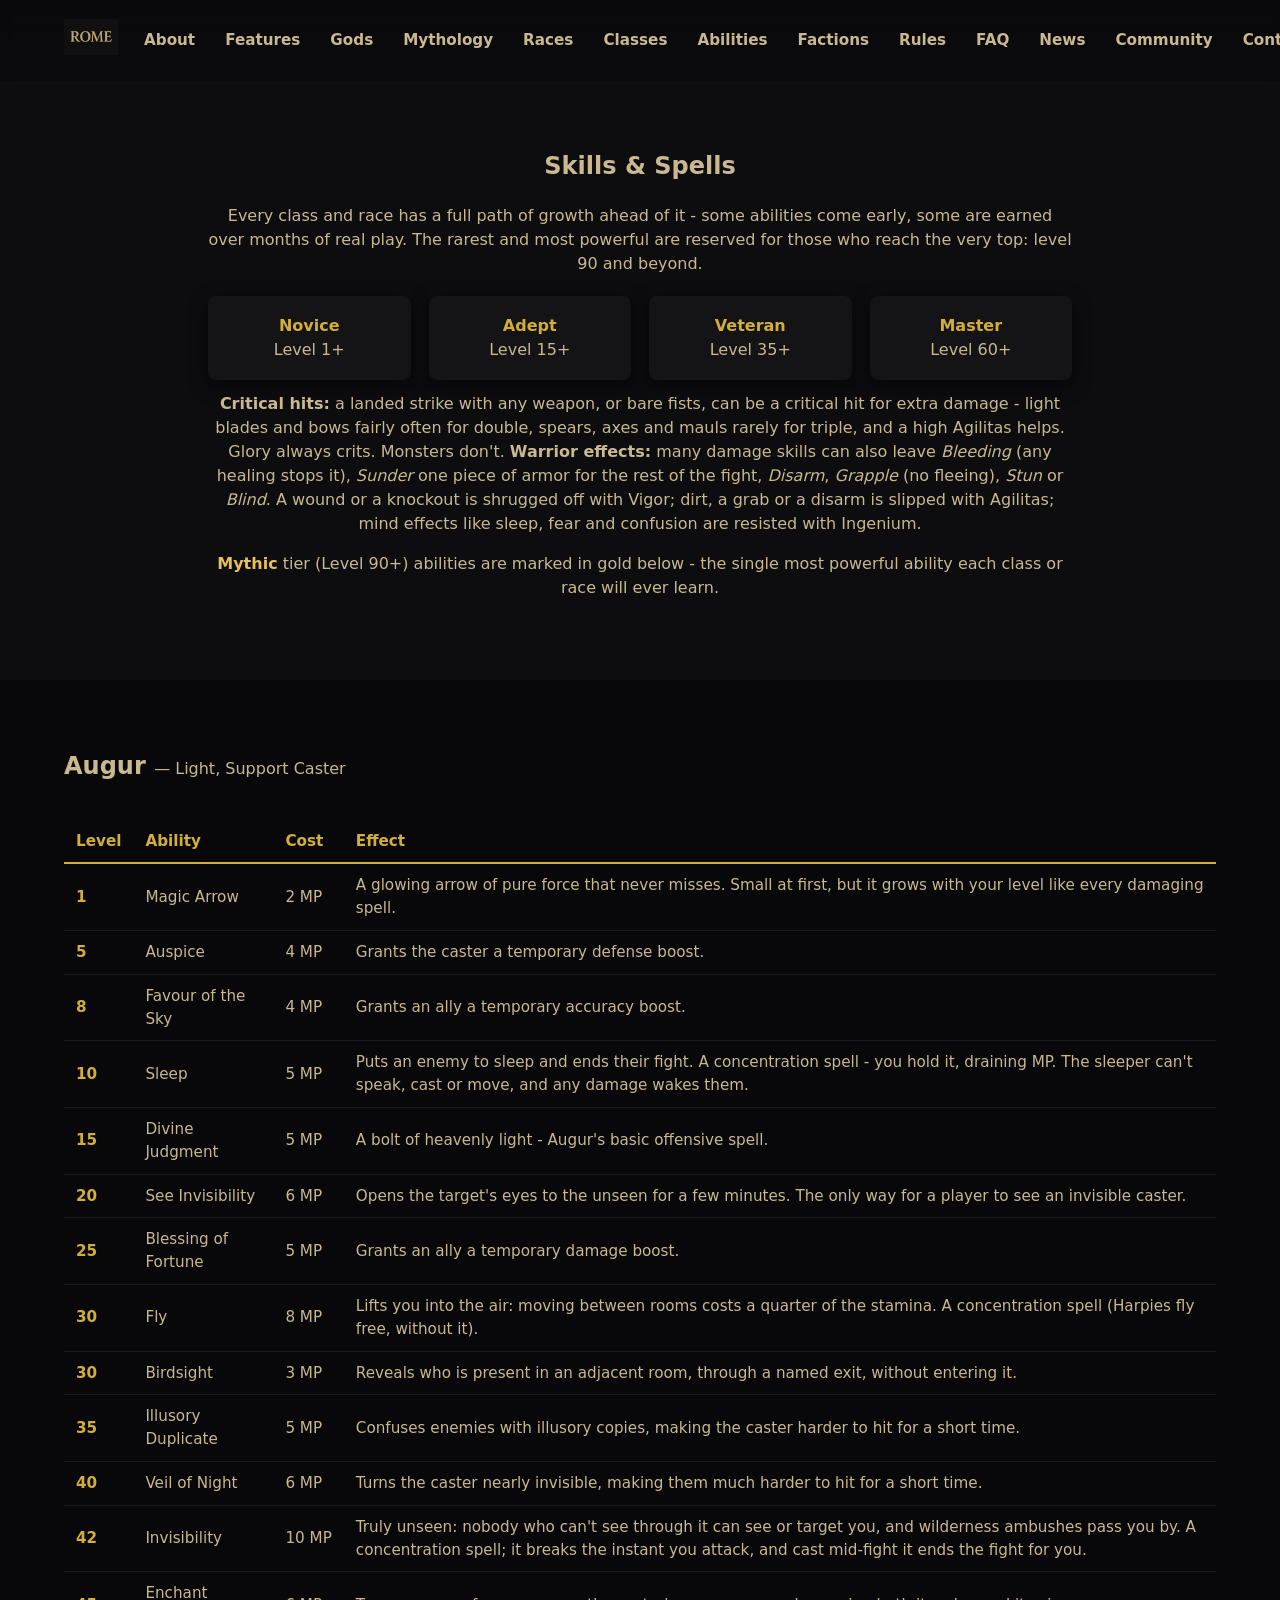
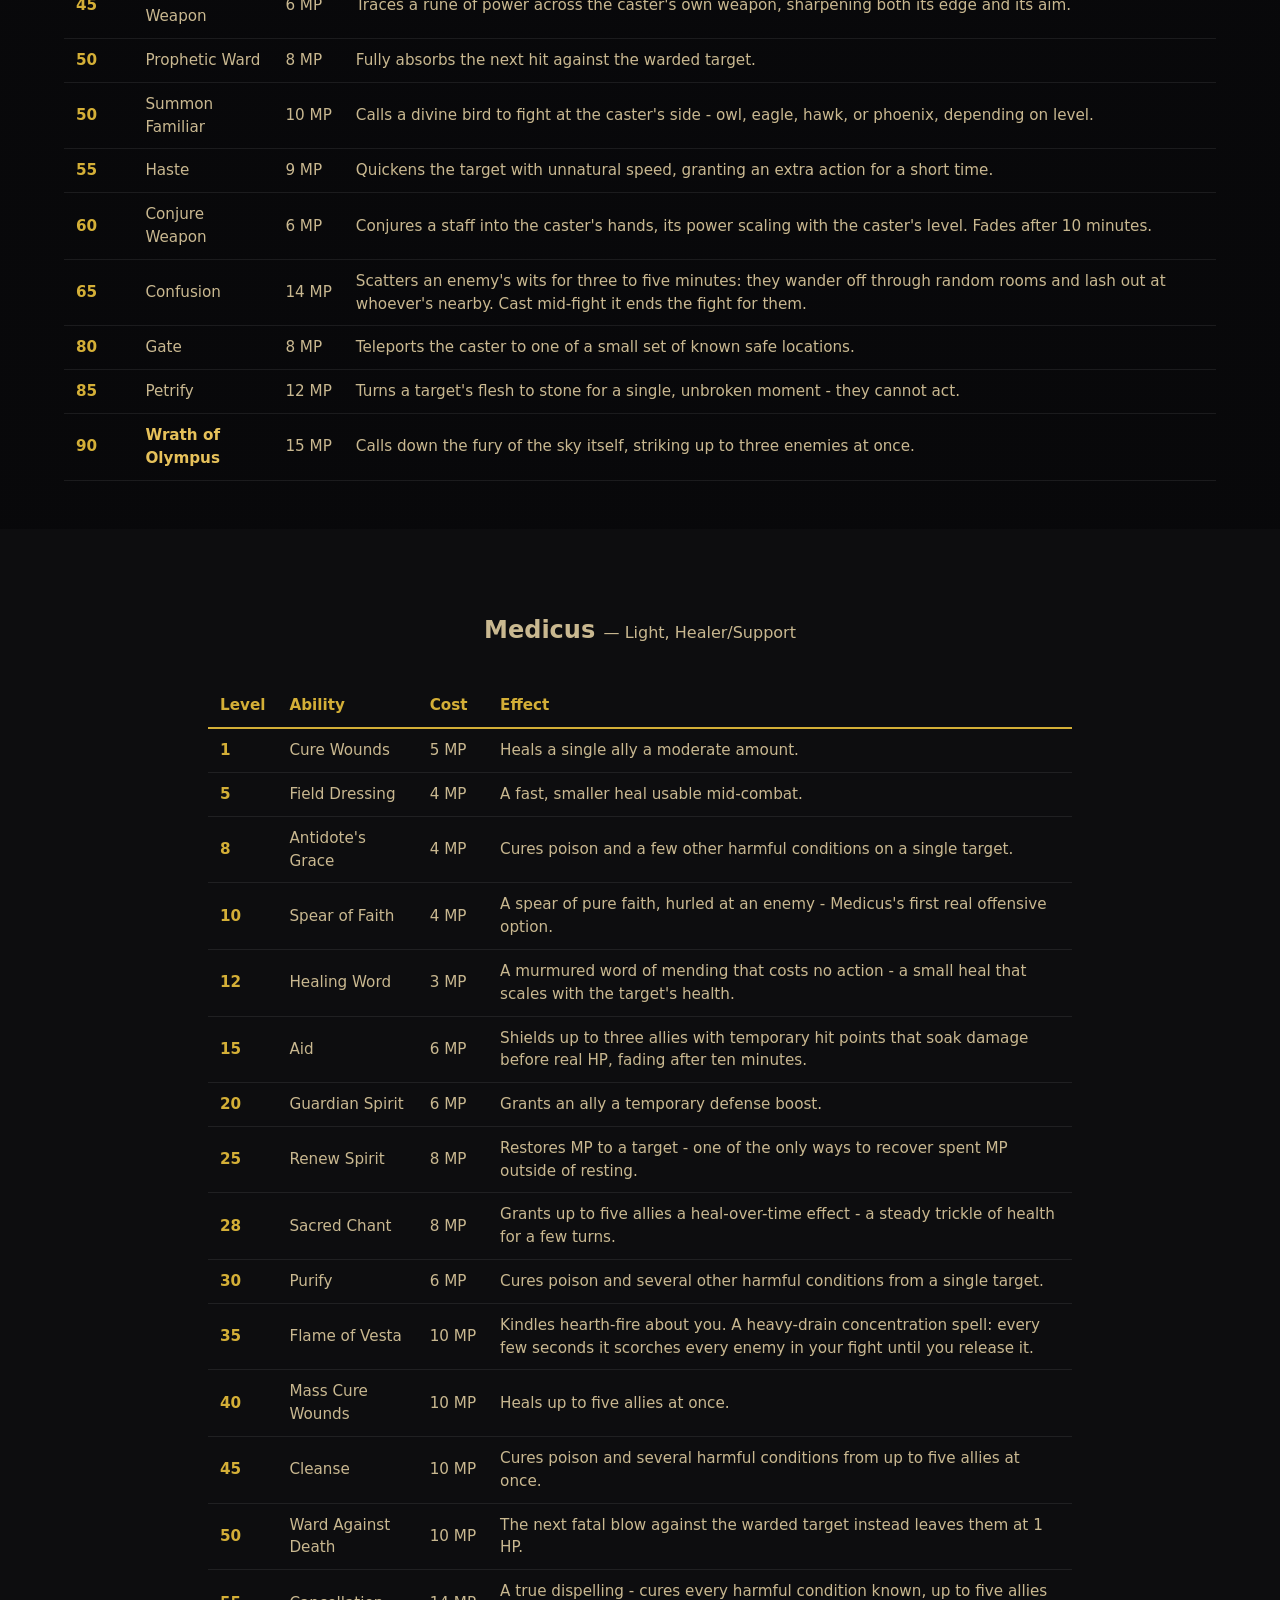
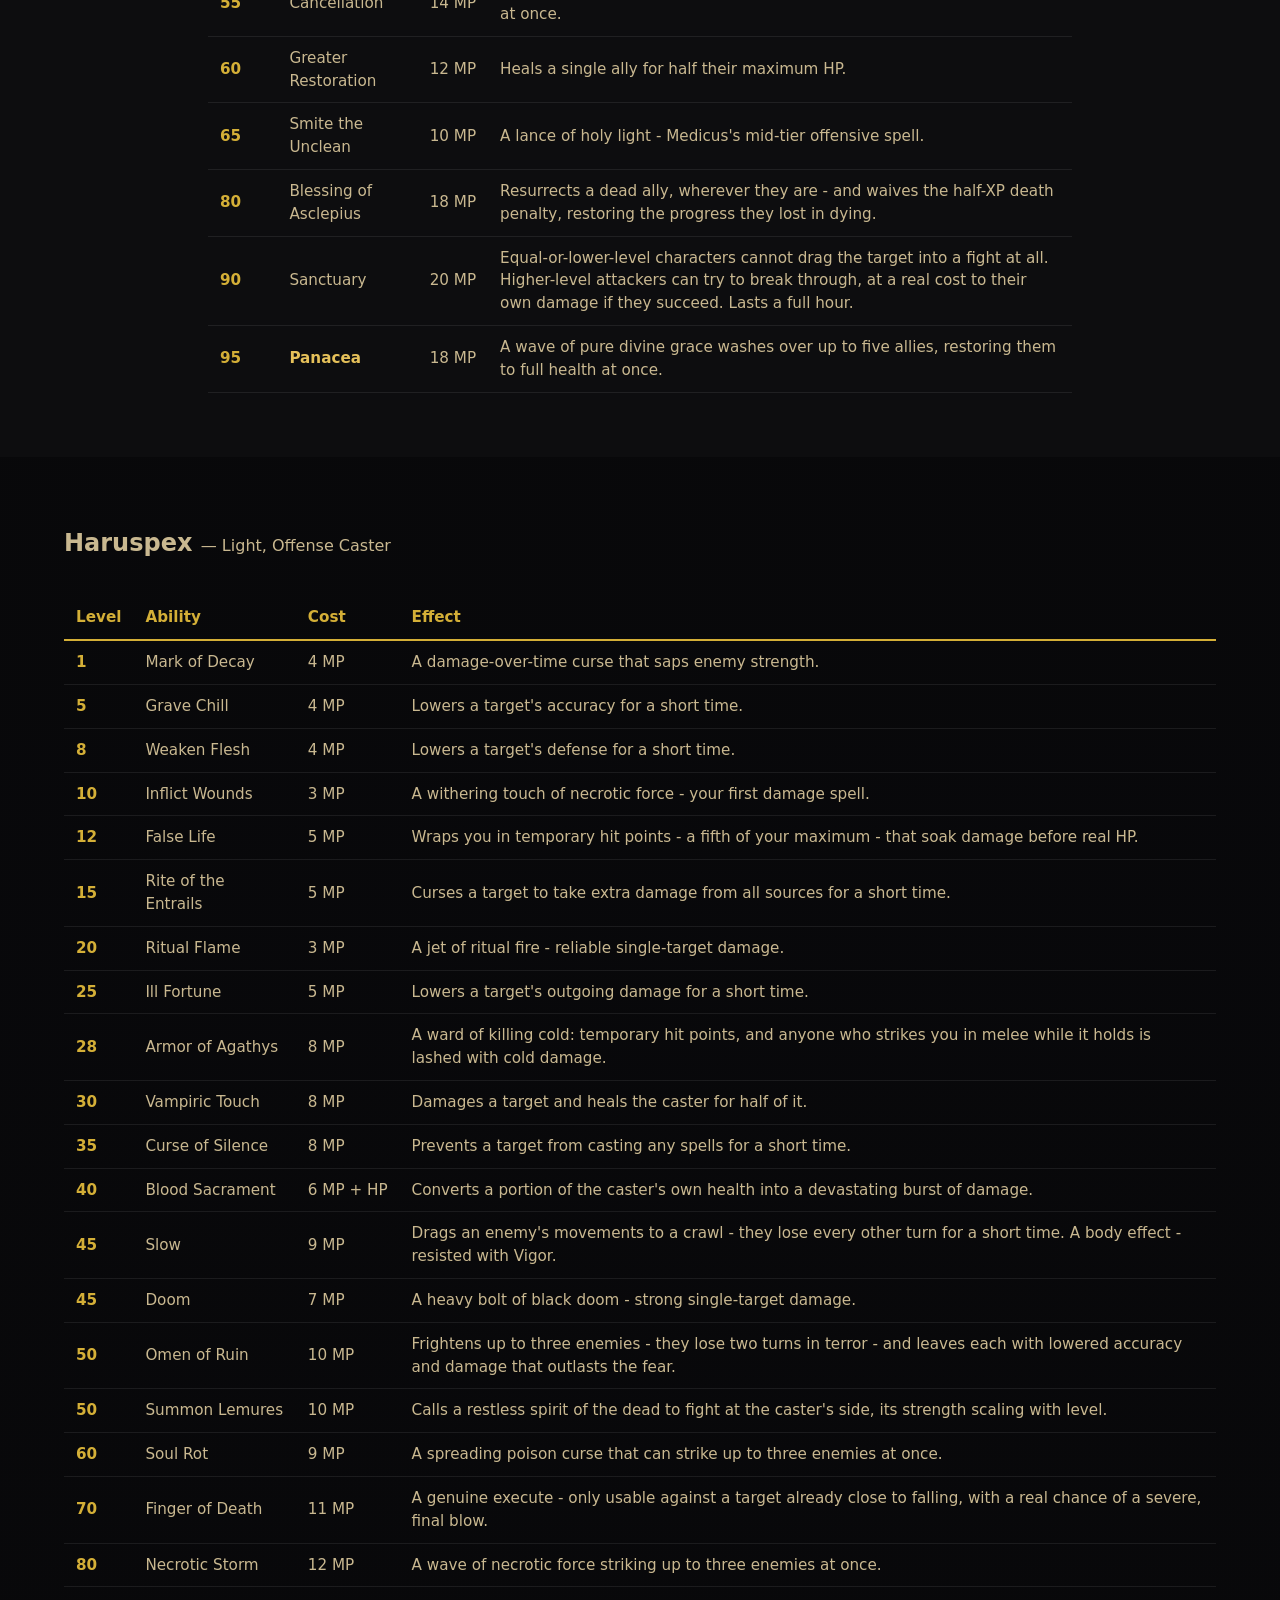
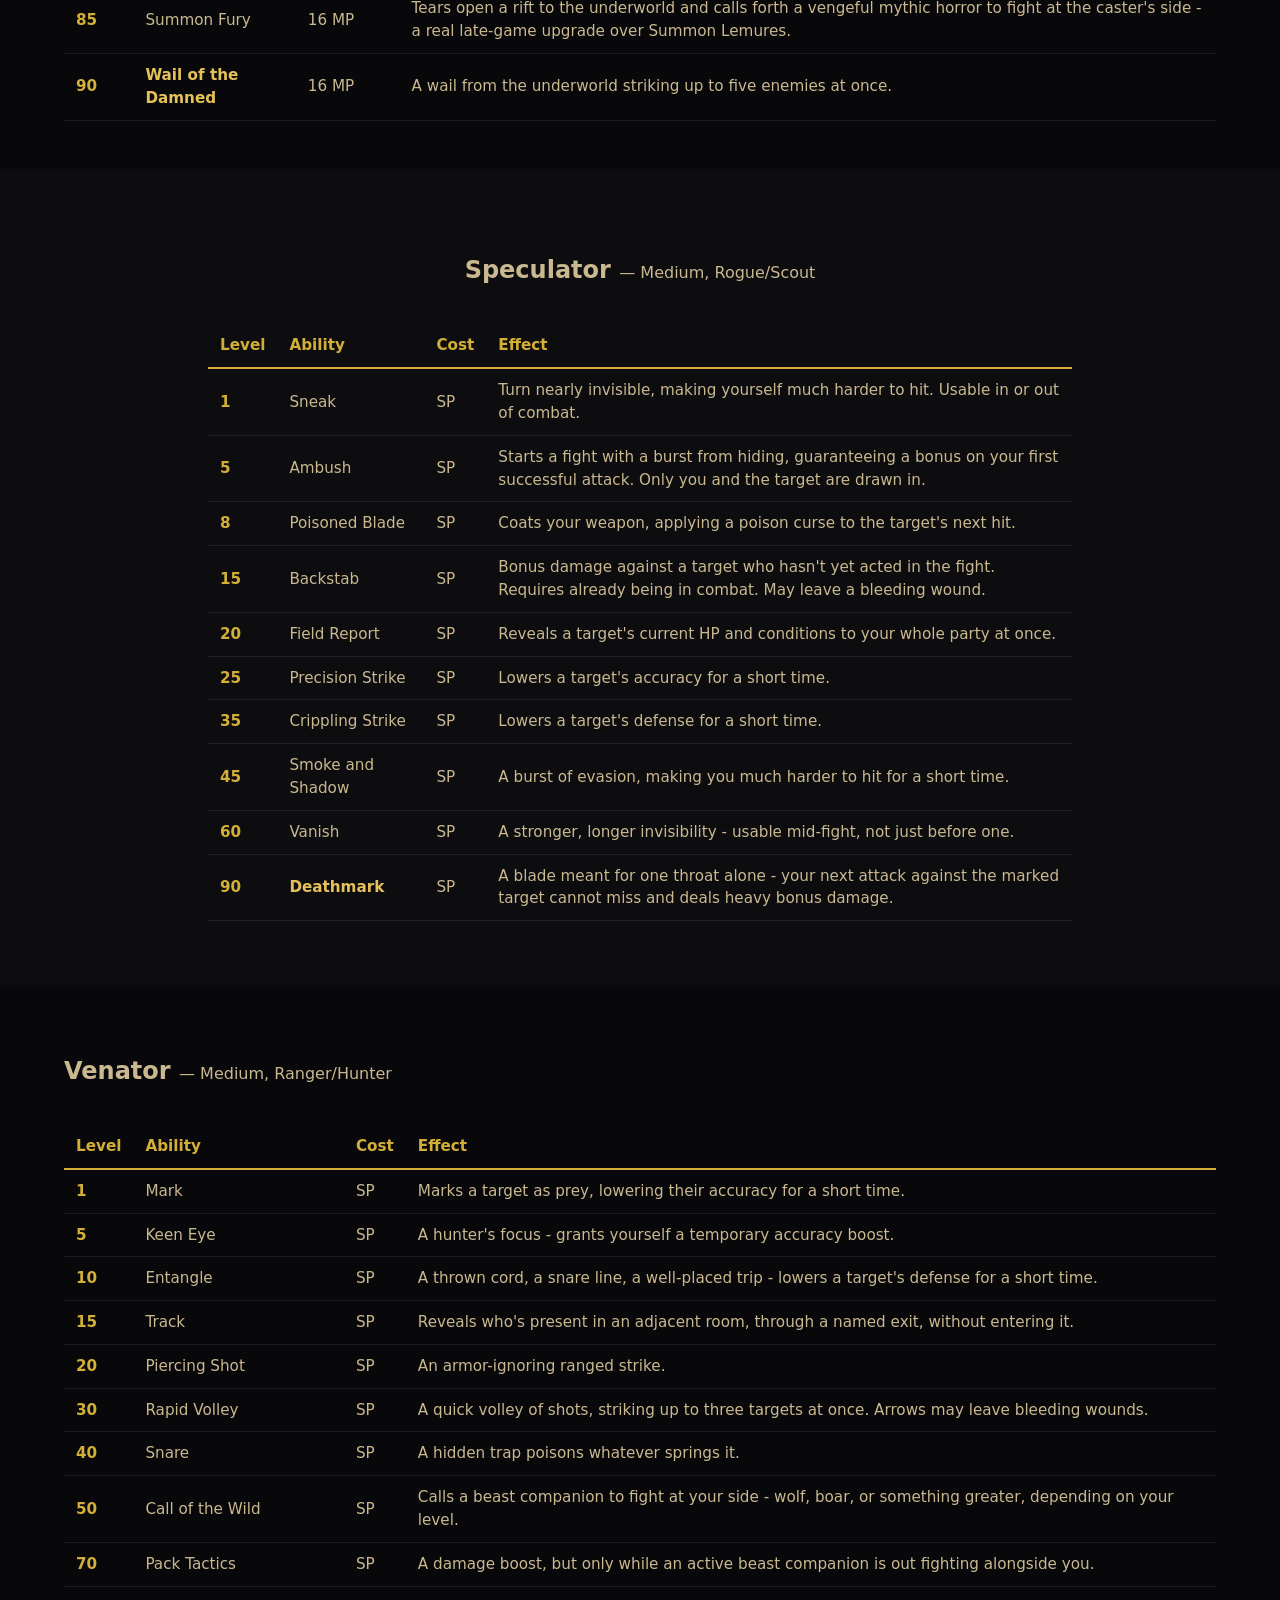
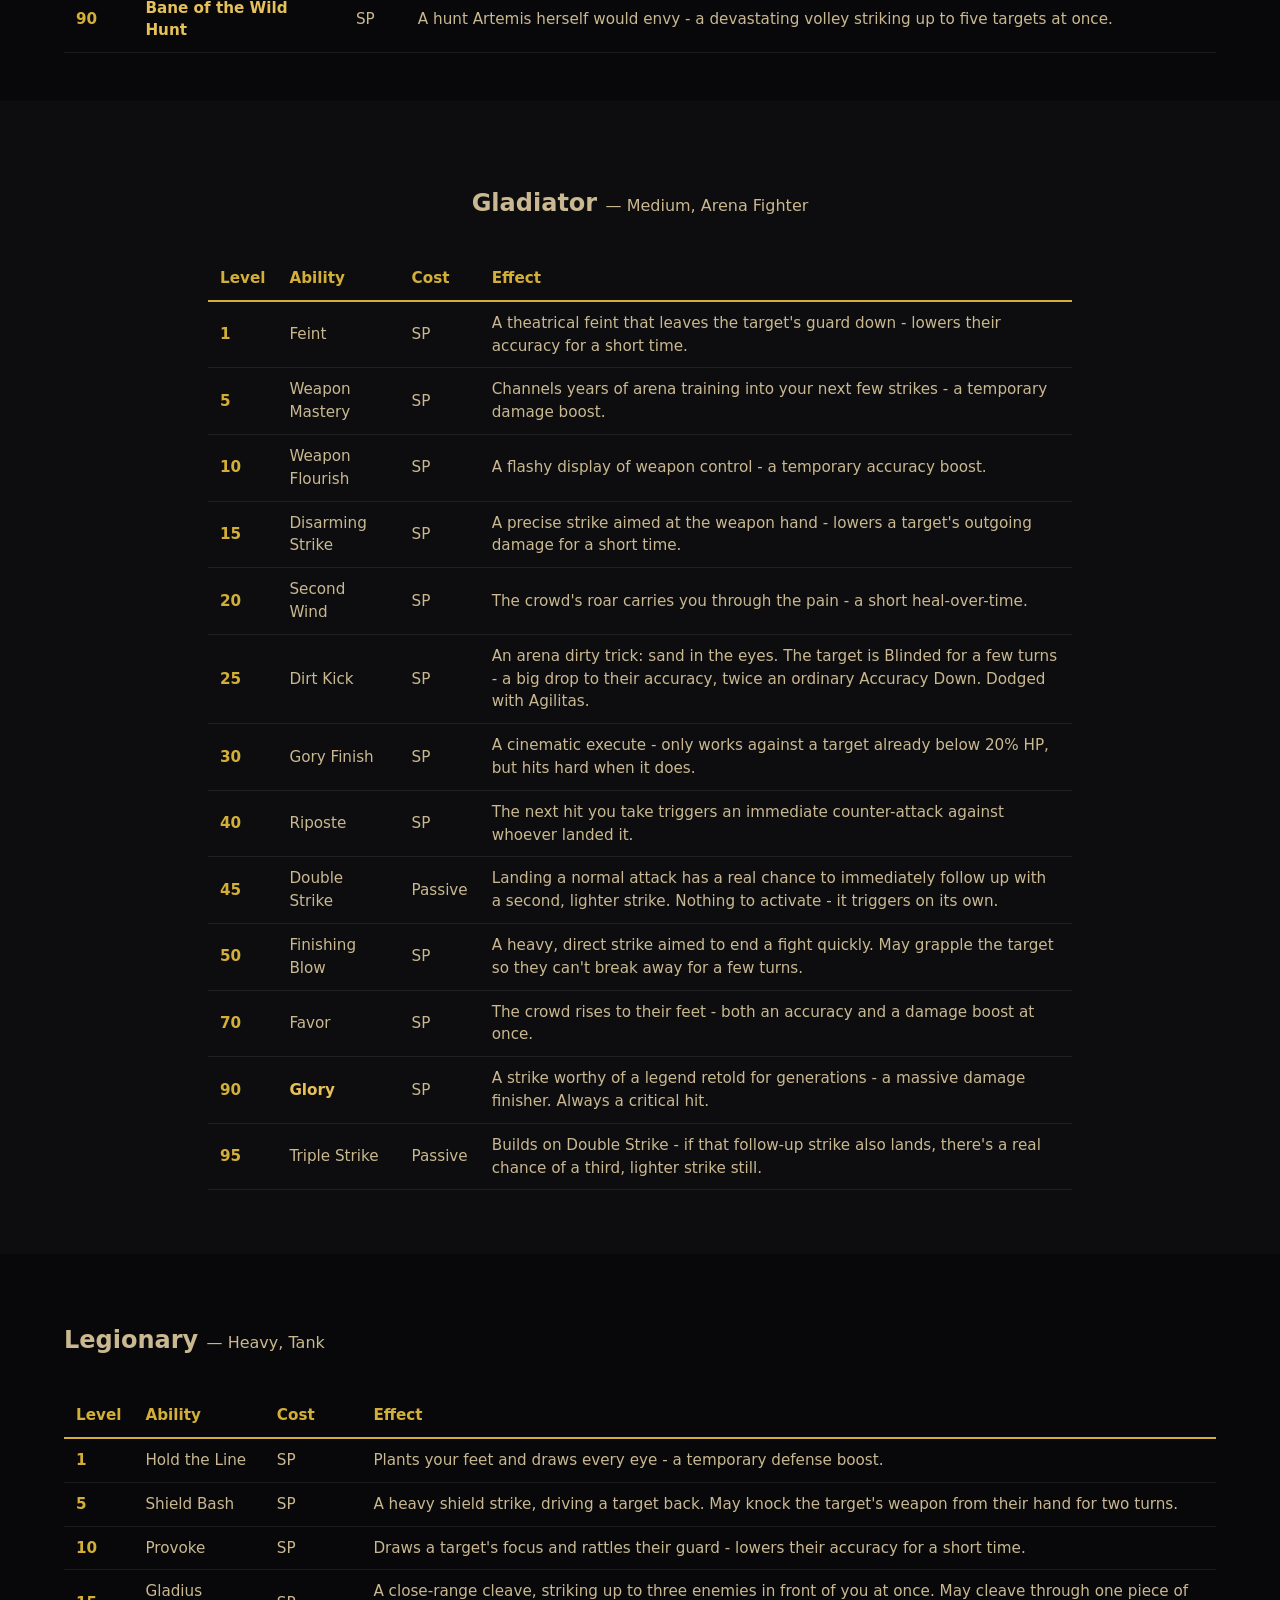
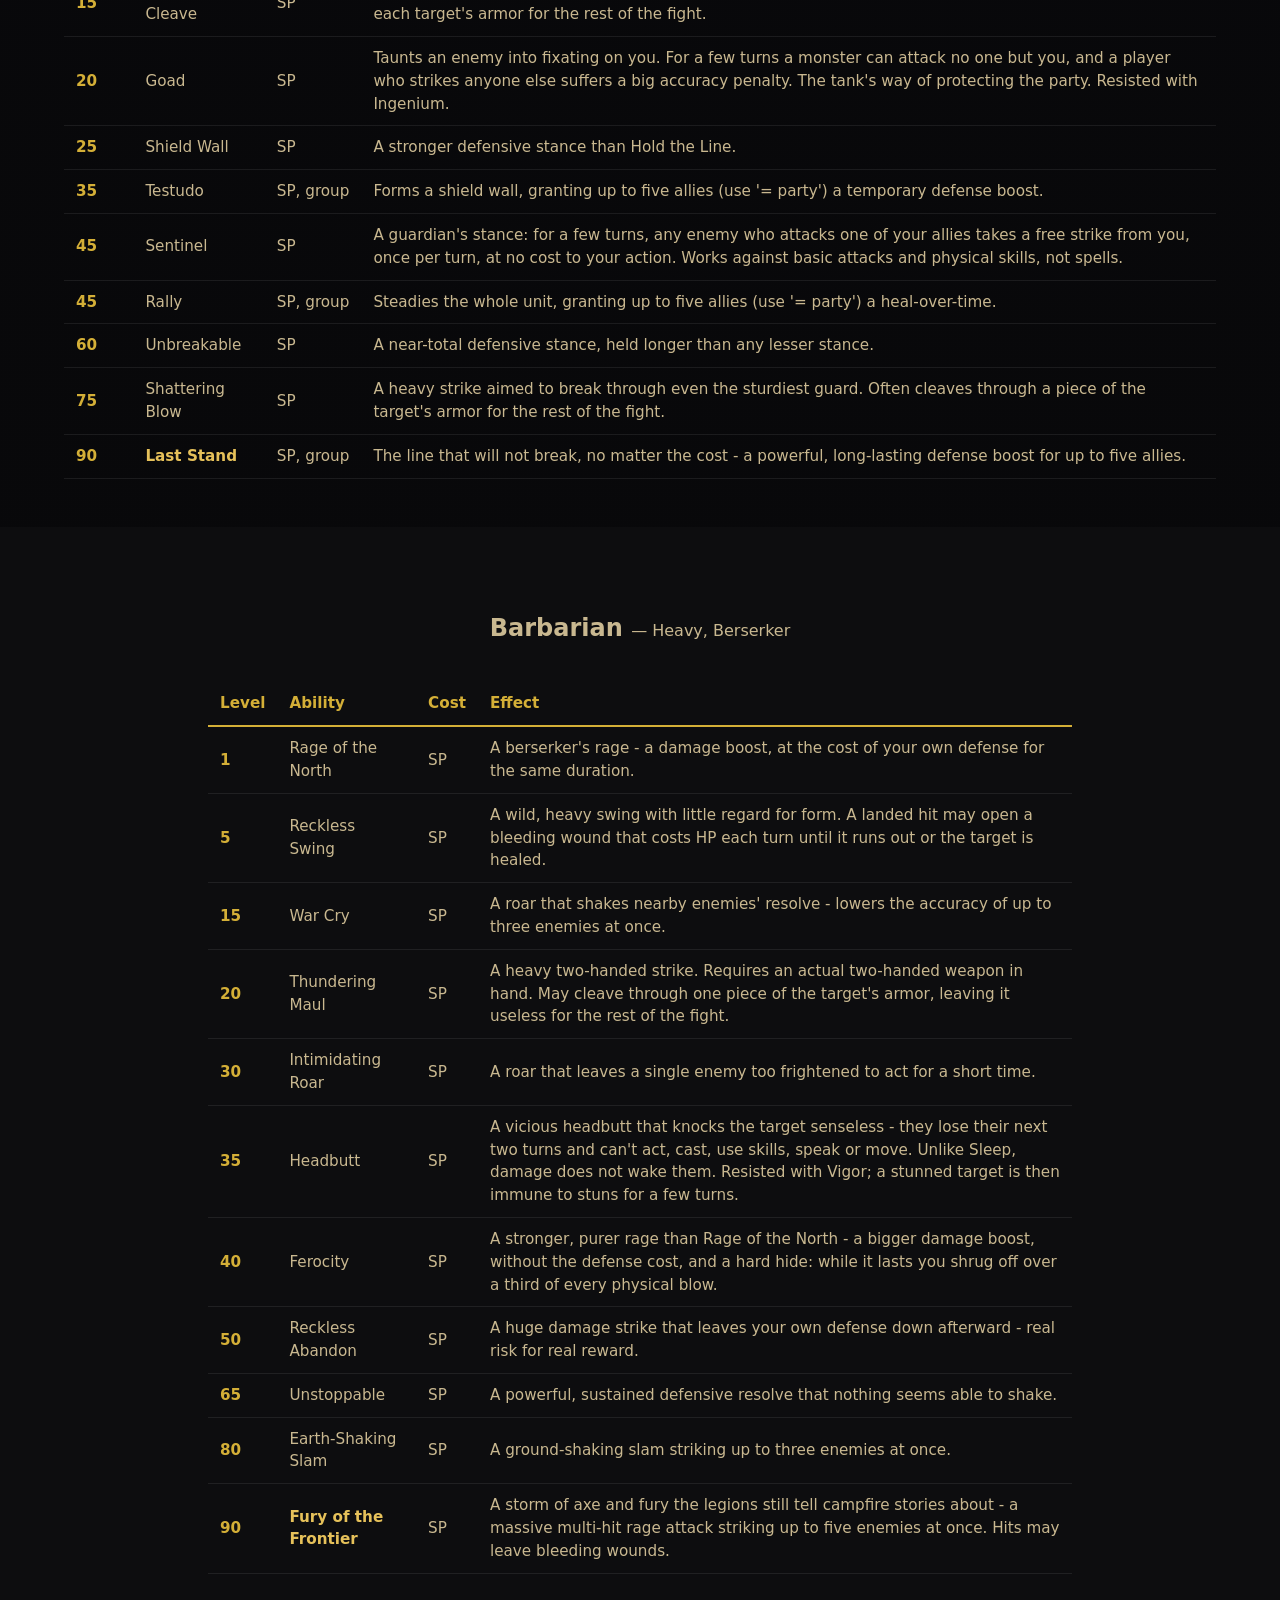
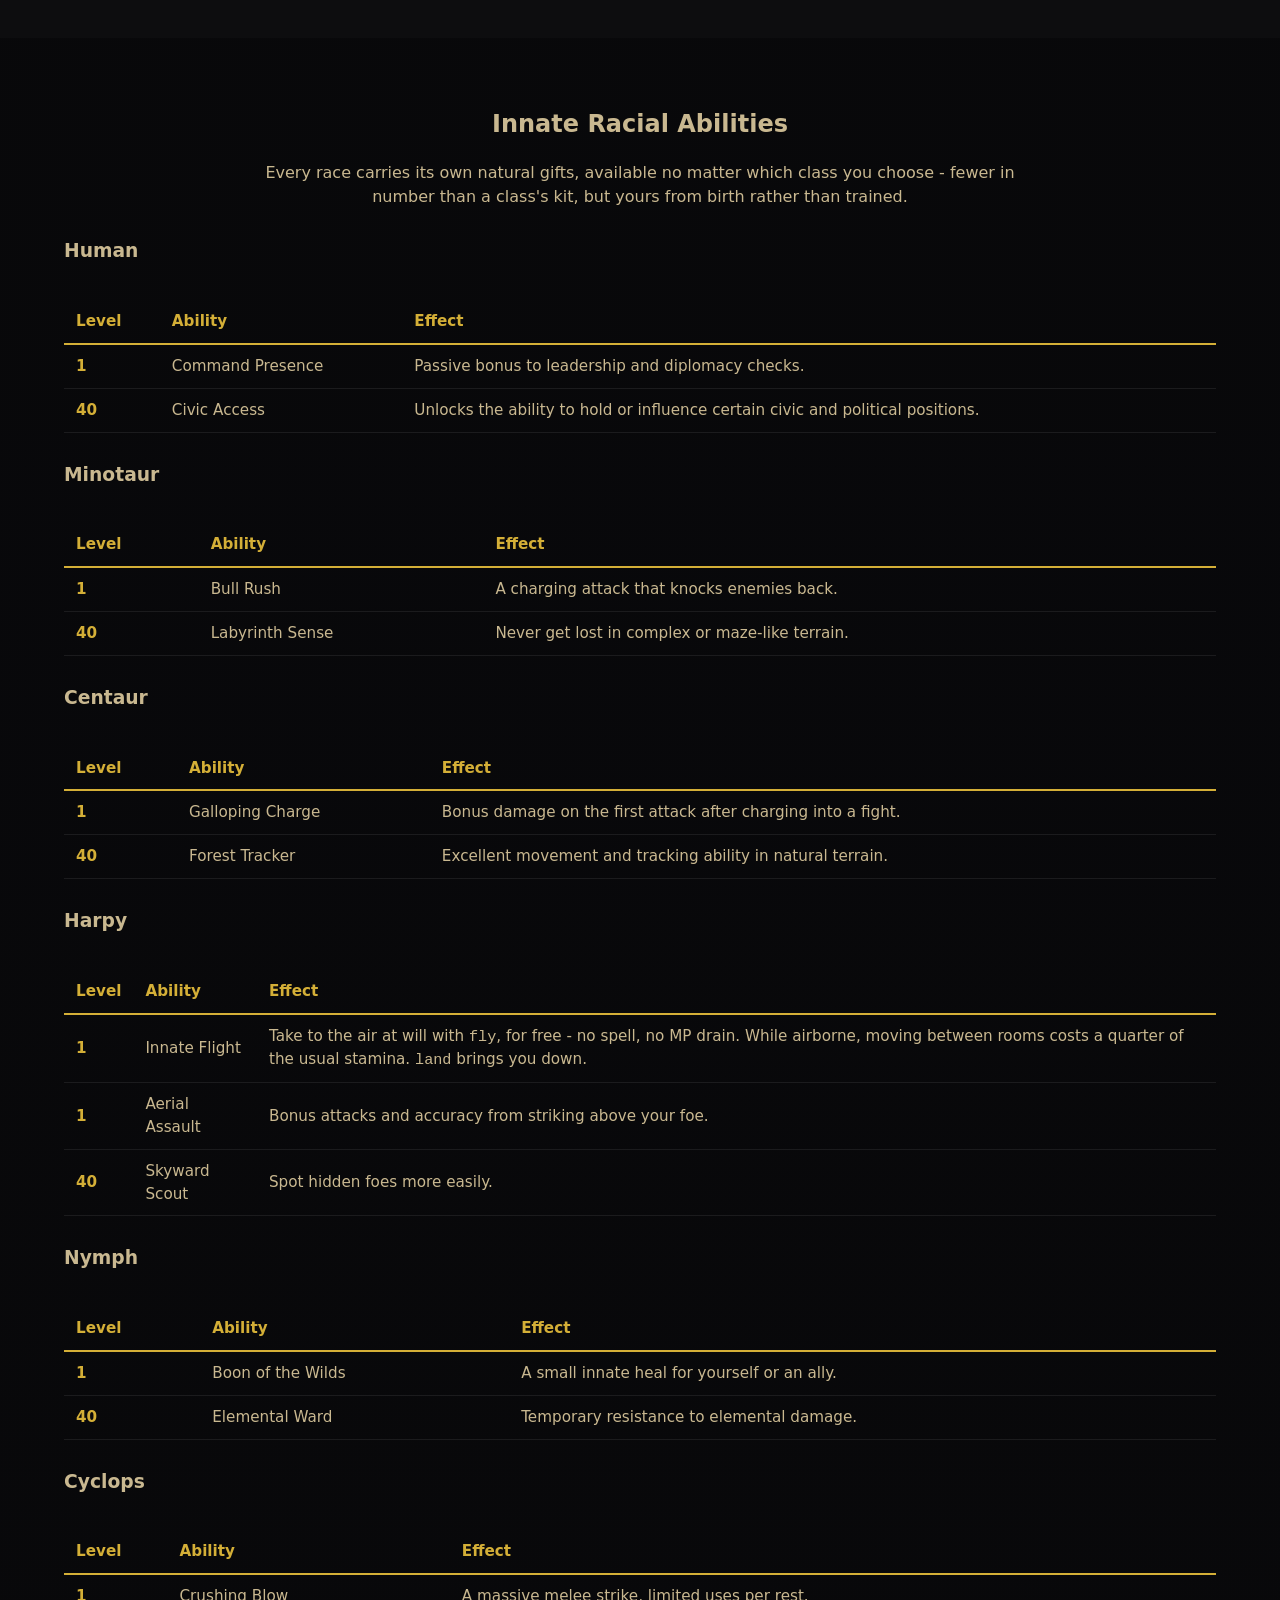
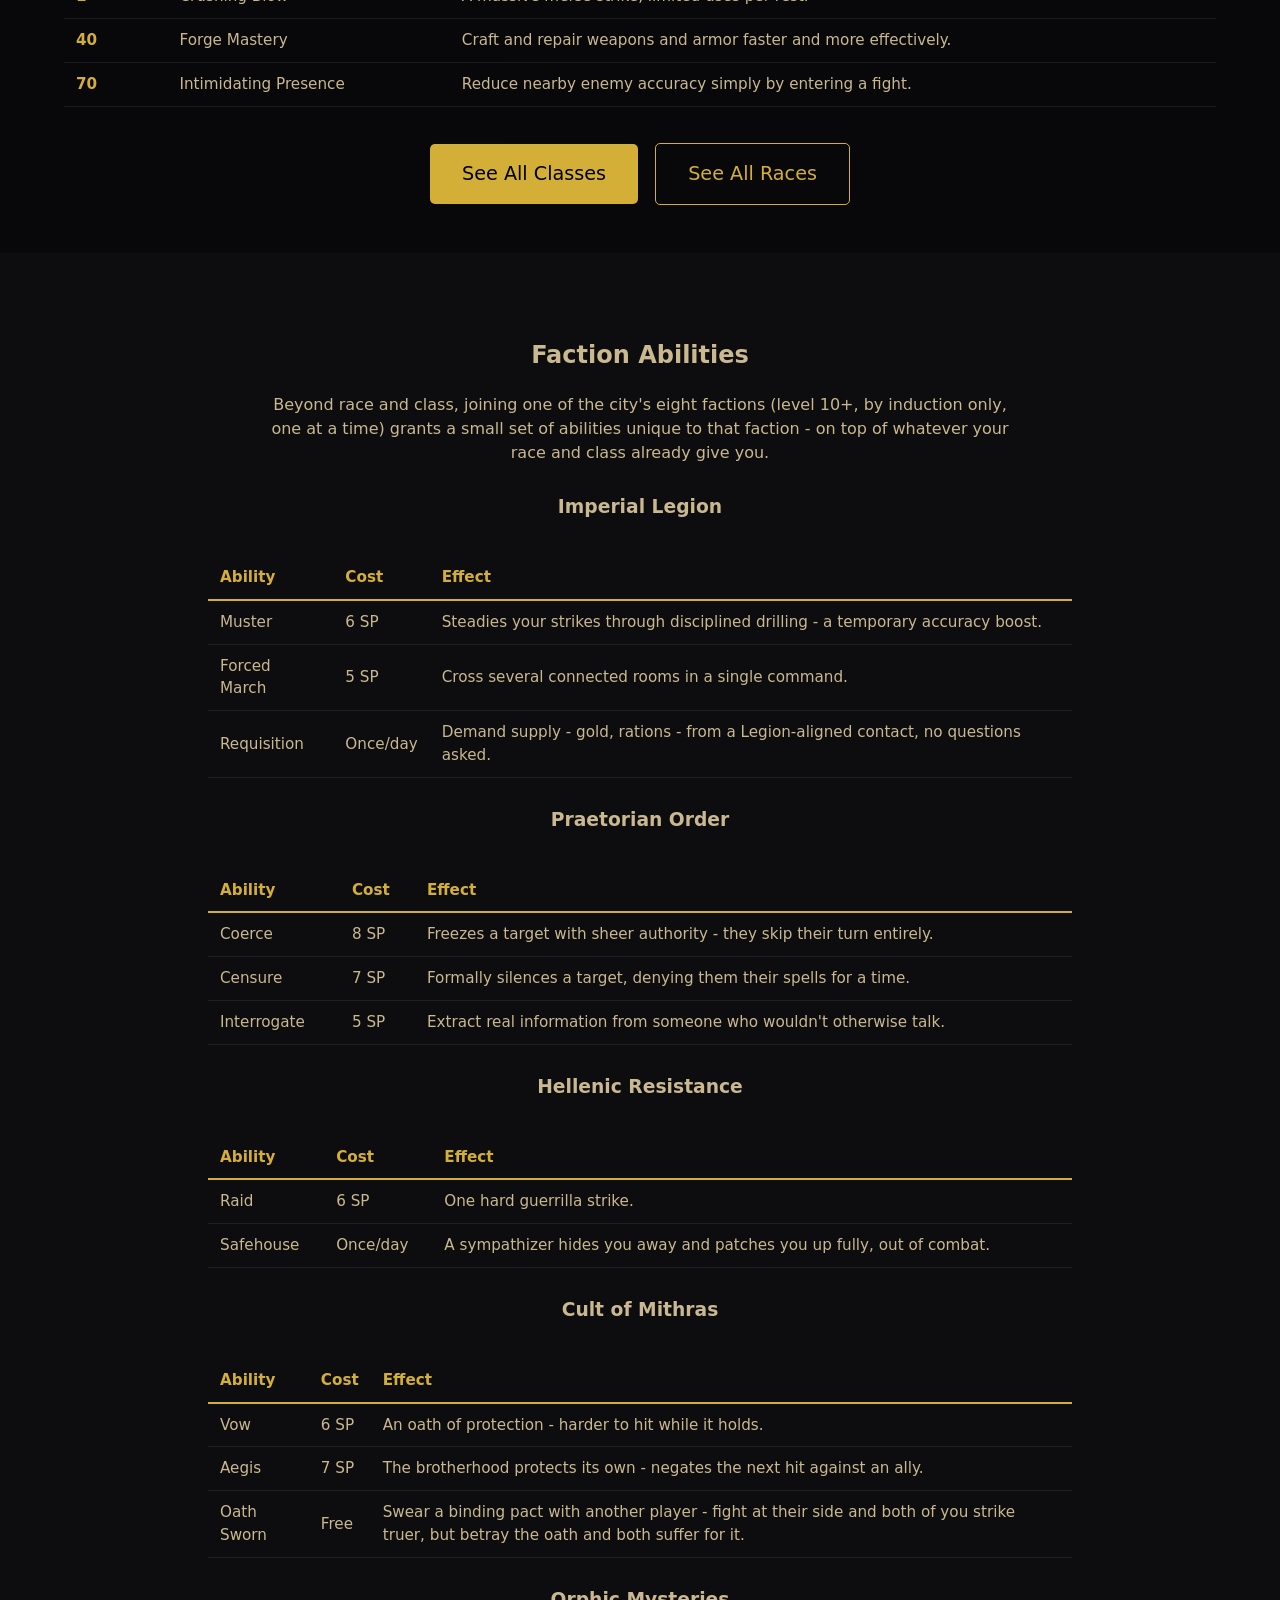
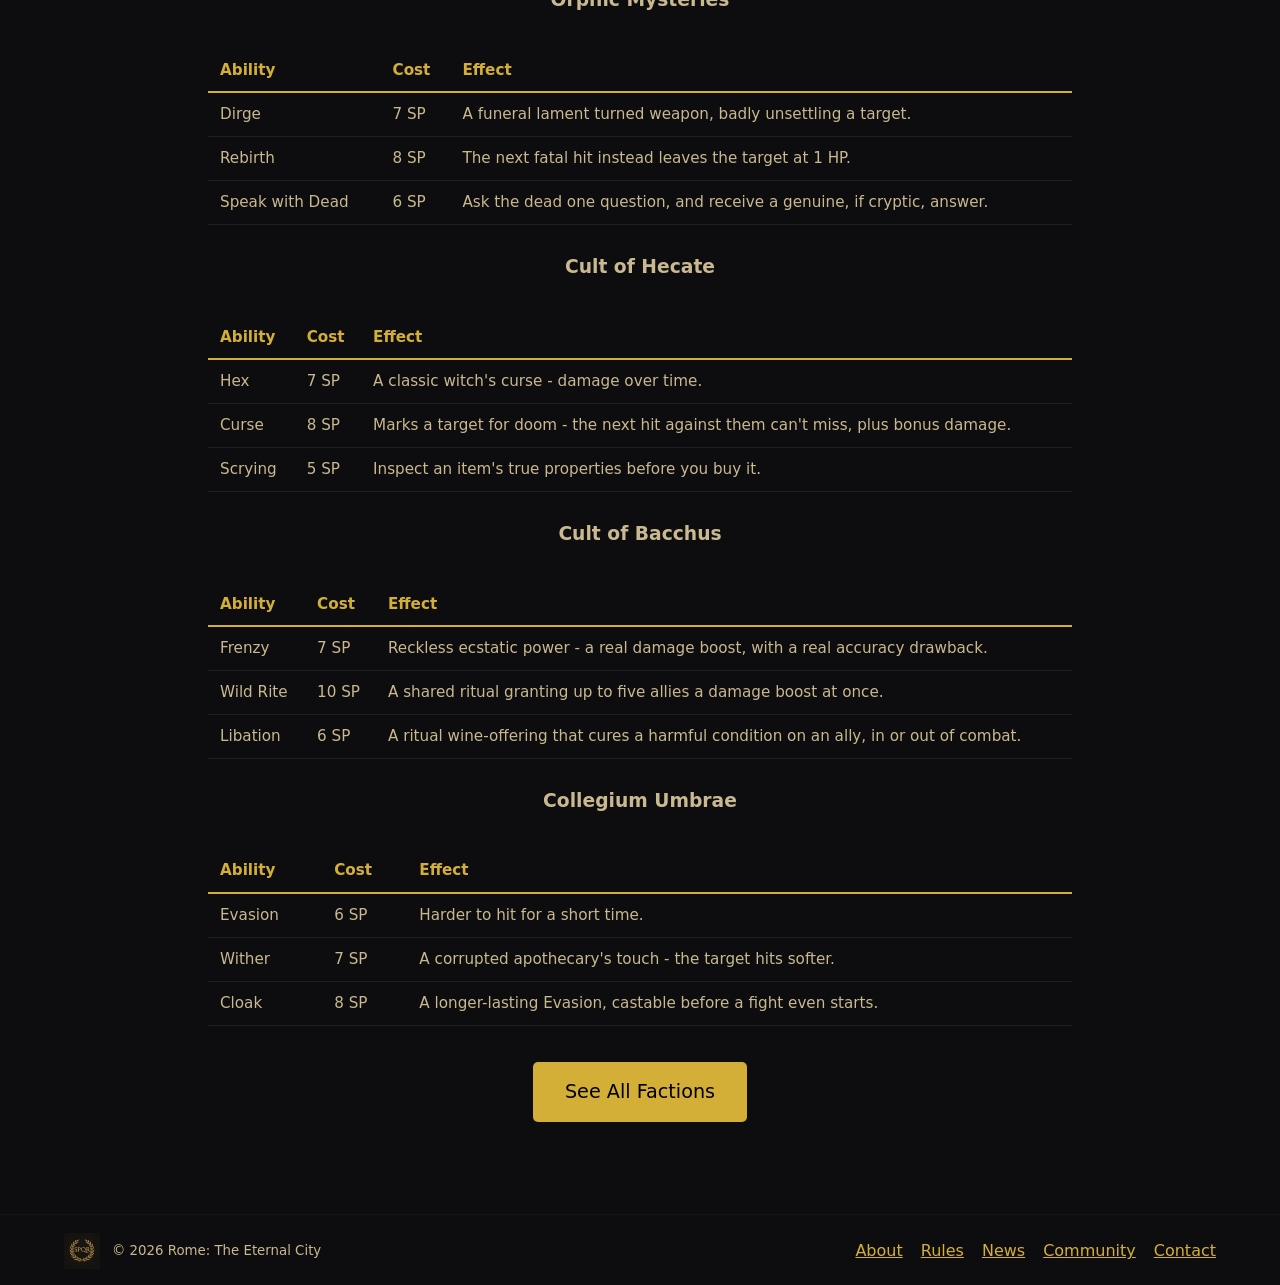
==== website/abilities.html @ 471bb557 "Goad, Sentinel, Rage resistance; ranged crits; scaling poison/debuffs; Smite 10 MP - Goad (Legionary" ====
<!doctype html>
<html lang="en">
<head>
  <meta charset="utf-8" />
  <meta name="viewport" content="width=device-width,initial-scale=1" />
  <title>Skills & Spells — Rome</title>
  <meta name="description" content="Every class and race's full path of growth in Rome: The Eternal City, from Novice abilities at level 1 to Mythic-tier powers at level 90 and beyond.">
  <meta property="og:title" content="Skills & Spells — Rome: The Eternal City">
  <meta property="og:description" content="Every class and race's full path of growth, from Novice abilities to Mythic-tier powers.">
  <meta property="og:image" content="https://rome.vineyard.haus/assets/hero-bg.jpg">
  <meta property="og:type" content="website">
  <meta name="twitter:card" content="summary_large_image">
  <link rel="canonical" href="https://rome.vineyard.haus/abilities.html">
  <link rel="stylesheet" href="styles.css">
  <link rel="icon" href="favicon.ico" sizes="any">
  <link rel="icon" type="image/png" href="assets/favicon-32.png" sizes="32x32">
  <link rel="apple-touch-icon" href="assets/favicon-180.png">
  <style>
    .table-wrap { overflow-x:auto; }
    .ability-table { width:100%; border-collapse:collapse; margin-top:16px; min-width:520px; }
    .ability-table th, .ability-table td { text-align:left; padding:10px 12px; border-bottom:1px solid rgba(255,255,255,0.08); font-size:0.95rem; }
    .ability-table th { color:var(--accent); font-weight:700; border-bottom:2px solid var(--accent); }
    .ability-table td.lvl { color:var(--accent); font-weight:700; white-space:nowrap; }
    .ability-table td.cost { color:var(--muted); white-space:nowrap; }
    .tier-mythic { color:#e6c15a; font-weight:700; }
  </style>
</head>
<body>
  <!-- header -->
  <header id="site-header" class="site-header">
    <div class="nav-inner">
      <a class="brand" href="index.html"><img src="assets/rome-wordmark.png" alt="Rome logo" id="logo"></a>
      <nav class="main-nav">
        <a href="about.html">About</a>
        <a href="features.html">Features</a>
        <a href="gods.html">Gods</a>
        <a href="mythology.html">Mythology</a>
        <a href="races.html">Races</a>
        <a href="classes.html">Classes</a>
        <a href="abilities.html">Abilities</a>
        <a href="factions.html">Factions</a>
        <a href="rules.html">Rules</a>
        <a href="faq.html">FAQ</a>
        <a href="news.html">News</a>
        <a href="community.html">Community</a>
        <a href="contact.html">Contact</a>
        <a href="play.html" class="nav-cta">Play Now</a>
      </nav>
      <button id="mobile-toggle" class="mobile-toggle" aria-label="Open menu">☰</button>
    </div>
  </header>

  <main style="margin-top:64px">
    <section class="section centered">
      <div class="container">
        <h1>Skills &amp; Spells</h1>
        <p class="lede">Every class and race has a full path of growth ahead of it - some abilities come early, some are earned over months of real play. The rarest and most powerful are reserved for those who reach the very top: level 90 and beyond.</p>
        <div class="grid-4" style="margin-top:20px; text-align:center;">
          <div class="card"><strong style="color:var(--accent)">Novice</strong><br>Level 1+</div>
          <div class="card"><strong style="color:var(--accent)">Adept</strong><br>Level 15+</div>
          <div class="card"><strong style="color:var(--accent)">Veteran</strong><br>Level 35+</div>
          <div class="card"><strong style="color:var(--accent)">Master</strong><br>Level 60+</div>
        </div>
        <p class="lede" style="margin-top:12px;"><strong>Critical hits:</strong> a landed strike with any weapon, or bare fists, can be a critical hit for extra damage - light blades and bows fairly often for double, spears, axes and mauls rarely for triple, and a high Agilitas helps. Glory always crits. Monsters don't. <strong>Warrior effects:</strong> many damage skills can also leave <em>Bleeding</em> (any healing stops it), <em>Sunder</em> one piece of armor for the rest of the fight, <em>Disarm</em>, <em>Grapple</em> (no fleeing), <em>Stun</em> or <em>Blind</em>. A wound or a knockout is shrugged off with Vigor; dirt, a grab or a disarm is slipped with Agilitas; mind effects like sleep, fear and confusion are resisted with Ingenium.</p>
        <p class="lede" style="margin-top:12px;"><span class="tier-mythic">Mythic</span> tier (Level 90+) abilities are marked in gold below - the single most powerful ability each class or race will ever learn.</p>
      </div>
    </section>

    <!-- AUGUR -->
    <section class="section dark">
      <div class="container">
        <h2>Augur <span style="color:var(--muted); font-weight:400; font-size:1rem;">— Light, Support Caster</span></h2>
        <div class="table-wrap">
        <table class="ability-table">
          <tr><th>Level</th><th>Ability</th><th>Cost</th><th>Effect</th></tr>
          <tr><td class="lvl">1</td><td>Magic Arrow</td><td class="cost">2 MP</td><td>A glowing arrow of pure force that never misses. Small at first, but it grows with your level like every damaging spell.</td></tr>
          <tr><td class="lvl">5</td><td>Auspice</td><td class="cost">4 MP</td><td>Grants the caster a temporary defense boost.</td></tr>
          <tr><td class="lvl">8</td><td>Favour of the Sky</td><td class="cost">4 MP</td><td>Grants an ally a temporary accuracy boost.</td></tr>
          <tr><td class="lvl">10</td><td>Sleep</td><td class="cost">5 MP</td><td>Puts an enemy to sleep and ends their fight. A concentration spell - you hold it, draining MP. The sleeper can't speak, cast or move, and any damage wakes them.</td></tr>
          <tr><td class="lvl">15</td><td>Divine Judgment</td><td class="cost">5 MP</td><td>A bolt of heavenly light - Augur's basic offensive spell.</td></tr>
          <tr><td class="lvl">20</td><td>See Invisibility</td><td class="cost">6 MP</td><td>Opens the target's eyes to the unseen for a few minutes. The only way for a player to see an invisible caster.</td></tr>
          <tr><td class="lvl">25</td><td>Blessing of Fortune</td><td class="cost">5 MP</td><td>Grants an ally a temporary damage boost.</td></tr>
          <tr><td class="lvl">30</td><td>Fly</td><td class="cost">8 MP</td><td>Lifts you into the air: moving between rooms costs a quarter of the stamina. A concentration spell (Harpies fly free, without it).</td></tr>
          <tr><td class="lvl">30</td><td>Birdsight</td><td class="cost">3 MP</td><td>Reveals who is present in an adjacent room, through a named exit, without entering it.</td></tr>
          <tr><td class="lvl">35</td><td>Illusory Duplicate</td><td class="cost">5 MP</td><td>Confuses enemies with illusory copies, making the caster harder to hit for a short time.</td></tr>
          <tr><td class="lvl">40</td><td>Veil of Night</td><td class="cost">6 MP</td><td>Turns the caster nearly invisible, making them much harder to hit for a short time.</td></tr>
          <tr><td class="lvl">42</td><td>Invisibility</td><td class="cost">10 MP</td><td>Truly unseen: nobody who can't see through it can see or target you, and wilderness ambushes pass you by. A concentration spell; it breaks the instant you attack, and cast mid-fight it ends the fight for you.</td></tr>
          <tr><td class="lvl">45</td><td>Enchant Weapon</td><td class="cost">6 MP</td><td>Traces a rune of power across the caster's own weapon, sharpening both its edge and its aim.</td></tr>
          <tr><td class="lvl">50</td><td>Prophetic Ward</td><td class="cost">8 MP</td><td>Fully absorbs the next hit against the warded target.</td></tr>
          <tr><td class="lvl">50</td><td>Summon Familiar</td><td class="cost">10 MP</td><td>Calls a divine bird to fight at the caster's side - owl, eagle, hawk, or phoenix, depending on level.</td></tr>
          <tr><td class="lvl">55</td><td>Haste</td><td class="cost">9 MP</td><td>Quickens the target with unnatural speed, granting an extra action for a short time.</td></tr>
          <tr><td class="lvl">60</td><td>Conjure Weapon</td><td class="cost">6 MP</td><td>Conjures a staff into the caster's hands, its power scaling with the caster's level. Fades after 10 minutes.</td></tr>
          <tr><td class="lvl">65</td><td>Confusion</td><td class="cost">14 MP</td><td>Scatters an enemy's wits for three to five minutes: they wander off through random rooms and lash out at whoever's nearby. Cast mid-fight it ends the fight for them.</td></tr>
          <tr><td class="lvl">80</td><td>Gate</td><td class="cost">8 MP</td><td>Teleports the caster to one of a small set of known safe locations.</td></tr>
          <tr><td class="lvl">85</td><td>Petrify</td><td class="cost">12 MP</td><td>Turns a target's flesh to stone for a single, unbroken moment - they cannot act.</td></tr>
          <tr><td class="lvl tier-mythic">90</td><td class="tier-mythic">Wrath of Olympus</td><td class="cost">15 MP</td><td>Calls down the fury of the sky itself, striking up to three enemies at once.</td></tr>
        </table>
        </div>
      </div>
    </section>

    <!-- MEDICUS -->
    <section class="section centered">
      <div class="container">
        <h2>Medicus <span style="color:var(--muted); font-weight:400; font-size:1rem;">— Light, Healer/Support</span></h2>
        <div class="table-wrap">
        <table class="ability-table">
          <tr><th>Level</th><th>Ability</th><th>Cost</th><th>Effect</th></tr>
          <tr><td class="lvl">1</td><td>Cure Wounds</td><td class="cost">5 MP</td><td>Heals a single ally a moderate amount.</td></tr>
          <tr><td class="lvl">5</td><td>Field Dressing</td><td class="cost">4 MP</td><td>A fast, smaller heal usable mid-combat.</td></tr>
          <tr><td class="lvl">8</td><td>Antidote's Grace</td><td class="cost">4 MP</td><td>Cures poison and a few other harmful conditions on a single target.</td></tr>
          <tr><td class="lvl">10</td><td>Spear of Faith</td><td class="cost">4 MP</td><td>A spear of pure faith, hurled at an enemy - Medicus's first real offensive option.</td></tr>
          <tr><td class="lvl">12</td><td>Healing Word</td><td class="cost">3 MP</td><td>A murmured word of mending that costs no action - a small heal that scales with the target's health.</td></tr>
          <tr><td class="lvl">15</td><td>Aid</td><td class="cost">6 MP</td><td>Shields up to three allies with temporary hit points that soak damage before real HP, fading after ten minutes.</td></tr>
          <tr><td class="lvl">20</td><td>Guardian Spirit</td><td class="cost">6 MP</td><td>Grants an ally a temporary defense boost.</td></tr>
          <tr><td class="lvl">25</td><td>Renew Spirit</td><td class="cost">8 MP</td><td>Restores MP to a target - one of the only ways to recover spent MP outside of resting.</td></tr>
          <tr><td class="lvl">28</td><td>Sacred Chant</td><td class="cost">8 MP</td><td>Grants up to five allies a heal-over-time effect - a steady trickle of health for a few turns.</td></tr>
          <tr><td class="lvl">30</td><td>Purify</td><td class="cost">6 MP</td><td>Cures poison and several other harmful conditions from a single target.</td></tr>
          <tr><td class="lvl">35</td><td>Flame of Vesta</td><td class="cost">10 MP</td><td>Kindles hearth-fire about you. A heavy-drain concentration spell: every few seconds it scorches every enemy in your fight until you release it.</td></tr>
          <tr><td class="lvl">40</td><td>Mass Cure Wounds</td><td class="cost">10 MP</td><td>Heals up to five allies at once.</td></tr>
          <tr><td class="lvl">45</td><td>Cleanse</td><td class="cost">10 MP</td><td>Cures poison and several harmful conditions from up to five allies at once.</td></tr>
          <tr><td class="lvl">50</td><td>Ward Against Death</td><td class="cost">10 MP</td><td>The next fatal blow against the warded target instead leaves them at 1 HP.</td></tr>
          <tr><td class="lvl">55</td><td>Cancellation</td><td class="cost">14 MP</td><td>A true dispelling - cures every harmful condition known, up to five allies at once.</td></tr>
          <tr><td class="lvl">60</td><td>Greater Restoration</td><td class="cost">12 MP</td><td>Heals a single ally for half their maximum HP.</td></tr>
          <tr><td class="lvl">65</td><td>Smite the Unclean</td><td class="cost">10 MP</td><td>A lance of holy light - Medicus's mid-tier offensive spell.</td></tr>
          <tr><td class="lvl">80</td><td>Blessing of Asclepius</td><td class="cost">18 MP</td><td>Resurrects a dead ally, wherever they are - and waives the half-XP death penalty, restoring the progress they lost in dying.</td></tr>
          <tr><td class="lvl">90</td><td>Sanctuary</td><td class="cost">20 MP</td><td>Equal-or-lower-level characters cannot drag the target into a fight at all. Higher-level attackers can try to break through, at a real cost to their own damage if they succeed. Lasts a full hour.</td></tr>
          <tr><td class="lvl tier-mythic">95</td><td class="tier-mythic">Panacea</td><td class="cost">18 MP</td><td>A wave of pure divine grace washes over up to five allies, restoring them to full health at once.</td></tr>
        </table>
        </div>
      </div>
    </section>

    <!-- HARUSPEX -->
    <section class="section dark">
      <div class="container">
        <h2>Haruspex <span style="color:var(--muted); font-weight:400; font-size:1rem;">— Light, Offense Caster</span></h2>
        <div class="table-wrap">
        <table class="ability-table">
          <tr><th>Level</th><th>Ability</th><th>Cost</th><th>Effect</th></tr>
          <tr><td class="lvl">1</td><td>Mark of Decay</td><td class="cost">4 MP</td><td>A damage-over-time curse that saps enemy strength.</td></tr>
          <tr><td class="lvl">5</td><td>Grave Chill</td><td class="cost">4 MP</td><td>Lowers a target's accuracy for a short time.</td></tr>
          <tr><td class="lvl">8</td><td>Weaken Flesh</td><td class="cost">4 MP</td><td>Lowers a target's defense for a short time.</td></tr>
          <tr><td class="lvl">10</td><td>Inflict Wounds</td><td class="cost">3 MP</td><td>A withering touch of necrotic force - your first damage spell.</td></tr>
          <tr><td class="lvl">12</td><td>False Life</td><td class="cost">5 MP</td><td>Wraps you in temporary hit points - a fifth of your maximum - that soak damage before real HP.</td></tr>
          <tr><td class="lvl">15</td><td>Rite of the Entrails</td><td class="cost">5 MP</td><td>Curses a target to take extra damage from all sources for a short time.</td></tr>
          <tr><td class="lvl">20</td><td>Ritual Flame</td><td class="cost">3 MP</td><td>A jet of ritual fire - reliable single-target damage.</td></tr>
          <tr><td class="lvl">25</td><td>Ill Fortune</td><td class="cost">5 MP</td><td>Lowers a target's outgoing damage for a short time.</td></tr>
          <tr><td class="lvl">28</td><td>Armor of Agathys</td><td class="cost">8 MP</td><td>A ward of killing cold: temporary hit points, and anyone who strikes you in melee while it holds is lashed with cold damage.</td></tr>
          <tr><td class="lvl">30</td><td>Vampiric Touch</td><td class="cost">8 MP</td><td>Damages a target and heals the caster for half of it.</td></tr>
          <tr><td class="lvl">35</td><td>Curse of Silence</td><td class="cost">8 MP</td><td>Prevents a target from casting any spells for a short time.</td></tr>
          <tr><td class="lvl">40</td><td>Blood Sacrament</td><td class="cost">6 MP + HP</td><td>Converts a portion of the caster's own health into a devastating burst of damage.</td></tr>
          <tr><td class="lvl">45</td><td>Slow</td><td class="cost">9 MP</td><td>Drags an enemy's movements to a crawl - they lose every other turn for a short time. A body effect - resisted with Vigor.</td></tr>
          <tr><td class="lvl">45</td><td>Doom</td><td class="cost">7 MP</td><td>A heavy bolt of black doom - strong single-target damage.</td></tr>
          <tr><td class="lvl">50</td><td>Omen of Ruin</td><td class="cost">10 MP</td><td>Frightens up to three enemies - they lose two turns in terror - and leaves each with lowered accuracy and damage that outlasts the fear.</td></tr>
          <tr><td class="lvl">50</td><td>Summon Lemures</td><td class="cost">10 MP</td><td>Calls a restless spirit of the dead to fight at the caster's side, its strength scaling with level.</td></tr>
          <tr><td class="lvl">60</td><td>Soul Rot</td><td class="cost">9 MP</td><td>A spreading poison curse that can strike up to three enemies at once.</td></tr>
          <tr><td class="lvl">70</td><td>Finger of Death</td><td class="cost">11 MP</td><td>A genuine execute - only usable against a target already close to falling, with a real chance of a severe, final blow.</td></tr>
          <tr><td class="lvl">80</td><td>Necrotic Storm</td><td class="cost">12 MP</td><td>A wave of necrotic force striking up to three enemies at once.</td></tr>
          <tr><td class="lvl">85</td><td>Summon Fury</td><td class="cost">16 MP</td><td>Tears open a rift to the underworld and calls forth a vengeful mythic horror to fight at the caster's side - a real late-game upgrade over Summon Lemures.</td></tr>
          <tr><td class="lvl tier-mythic">90</td><td class="tier-mythic">Wail of the Damned</td><td class="cost">16 MP</td><td>A wail from the underworld striking up to five enemies at once.</td></tr>
        </table>
        </div>
      </div>
    </section>

    <!-- SPECULATOR -->
    <section class="section centered">
      <div class="container">
        <h2>Speculator <span style="color:var(--muted); font-weight:400; font-size:1rem;">— Medium, Rogue/Scout</span></h2>
        <div class="table-wrap">
        <table class="ability-table">
          <tr><th>Level</th><th>Ability</th><th>Cost</th><th>Effect</th></tr>
          <tr><td class="lvl">1</td><td>Sneak</td><td class="cost">SP</td><td>Turn nearly invisible, making yourself much harder to hit. Usable in or out of combat.</td></tr>
          <tr><td class="lvl">5</td><td>Ambush</td><td class="cost">SP</td><td>Starts a fight with a burst from hiding, guaranteeing a bonus on your first successful attack. Only you and the target are drawn in.</td></tr>
          <tr><td class="lvl">8</td><td>Poisoned Blade</td><td class="cost">SP</td><td>Coats your weapon, applying a poison curse to the target's next hit.</td></tr>
          <tr><td class="lvl">15</td><td>Backstab</td><td class="cost">SP</td><td>Bonus damage against a target who hasn't yet acted in the fight. Requires already being in combat. May leave a bleeding wound.</td></tr>
          <tr><td class="lvl">20</td><td>Field Report</td><td class="cost">SP</td><td>Reveals a target's current HP and conditions to your whole party at once.</td></tr>
          <tr><td class="lvl">25</td><td>Precision Strike</td><td class="cost">SP</td><td>Lowers a target's accuracy for a short time.</td></tr>
          <tr><td class="lvl">35</td><td>Crippling Strike</td><td class="cost">SP</td><td>Lowers a target's defense for a short time.</td></tr>
          <tr><td class="lvl">45</td><td>Smoke and Shadow</td><td class="cost">SP</td><td>A burst of evasion, making you much harder to hit for a short time.</td></tr>
          <tr><td class="lvl">60</td><td>Vanish</td><td class="cost">SP</td><td>A stronger, longer invisibility - usable mid-fight, not just before one.</td></tr>
          <tr><td class="lvl tier-mythic">90</td><td class="tier-mythic">Deathmark</td><td class="cost">SP</td><td>A blade meant for one throat alone - your next attack against the marked target cannot miss and deals heavy bonus damage.</td></tr>
        </table>
        </div>
      </div>
    </section>

    <!-- VENATOR -->
    <section class="section dark">
      <div class="container">
        <h2>Venator <span style="color:var(--muted); font-weight:400; font-size:1rem;">— Medium, Ranger/Hunter</span></h2>
        <div class="table-wrap">
        <table class="ability-table">
          <tr><th>Level</th><th>Ability</th><th>Cost</th><th>Effect</th></tr>
          <tr><td class="lvl">1</td><td>Mark</td><td class="cost">SP</td><td>Marks a target as prey, lowering their accuracy for a short time.</td></tr>
          <tr><td class="lvl">5</td><td>Keen Eye</td><td class="cost">SP</td><td>A hunter's focus - grants yourself a temporary accuracy boost.</td></tr>
          <tr><td class="lvl">10</td><td>Entangle</td><td class="cost">SP</td><td>A thrown cord, a snare line, a well-placed trip - lowers a target's defense for a short time.</td></tr>
          <tr><td class="lvl">15</td><td>Track</td><td class="cost">SP</td><td>Reveals who's present in an adjacent room, through a named exit, without entering it.</td></tr>
          <tr><td class="lvl">20</td><td>Piercing Shot</td><td class="cost">SP</td><td>An armor-ignoring ranged strike.</td></tr>
          <tr><td class="lvl">30</td><td>Rapid Volley</td><td class="cost">SP</td><td>A quick volley of shots, striking up to three targets at once. Arrows may leave bleeding wounds.</td></tr>
          <tr><td class="lvl">40</td><td>Snare</td><td class="cost">SP</td><td>A hidden trap poisons whatever springs it.</td></tr>
          <tr><td class="lvl">50</td><td>Call of the Wild</td><td class="cost">SP</td><td>Calls a beast companion to fight at your side - wolf, boar, or something greater, depending on your level.</td></tr>
          <tr><td class="lvl">70</td><td>Pack Tactics</td><td class="cost">SP</td><td>A damage boost, but only while an active beast companion is out fighting alongside you.</td></tr>
          <tr><td class="lvl tier-mythic">90</td><td class="tier-mythic">Bane of the Wild Hunt</td><td class="cost">SP</td><td>A hunt Artemis herself would envy - a devastating volley striking up to five targets at once.</td></tr>
        </table>
        </div>
      </div>
    </section>

    <!-- GLADIATOR -->
    <section class="section centered">
      <div class="container">
        <h2>Gladiator <span style="color:var(--muted); font-weight:400; font-size:1rem;">— Medium, Arena Fighter</span></h2>
        <div class="table-wrap">
        <table class="ability-table">
          <tr><th>Level</th><th>Ability</th><th>Cost</th><th>Effect</th></tr>
          <tr><td class="lvl">1</td><td>Feint</td><td class="cost">SP</td><td>A theatrical feint that leaves the target's guard down - lowers their accuracy for a short time.</td></tr>
          <tr><td class="lvl">5</td><td>Weapon Mastery</td><td class="cost">SP</td><td>Channels years of arena training into your next few strikes - a temporary damage boost.</td></tr>
          <tr><td class="lvl">10</td><td>Weapon Flourish</td><td class="cost">SP</td><td>A flashy display of weapon control - a temporary accuracy boost.</td></tr>
          <tr><td class="lvl">15</td><td>Disarming Strike</td><td class="cost">SP</td><td>A precise strike aimed at the weapon hand - lowers a target's outgoing damage for a short time.</td></tr>
          <tr><td class="lvl">20</td><td>Second Wind</td><td class="cost">SP</td><td>The crowd's roar carries you through the pain - a short heal-over-time.</td></tr>
          <tr><td class="lvl">25</td><td>Dirt Kick</td><td class="cost">SP</td><td>An arena dirty trick: sand in the eyes. The target is Blinded for a few turns - a big drop to their accuracy, twice an ordinary Accuracy Down. Dodged with Agilitas.</td></tr>
          <tr><td class="lvl">30</td><td>Gory Finish</td><td class="cost">SP</td><td>A cinematic execute - only works against a target already below 20% HP, but hits hard when it does.</td></tr>
          <tr><td class="lvl">40</td><td>Riposte</td><td class="cost">SP</td><td>The next hit you take triggers an immediate counter-attack against whoever landed it.</td></tr>
          <tr><td class="lvl">45</td><td>Double Strike</td><td class="cost">Passive</td><td>Landing a normal attack has a real chance to immediately follow up with a second, lighter strike. Nothing to activate - it triggers on its own.</td></tr>
          <tr><td class="lvl">50</td><td>Finishing Blow</td><td class="cost">SP</td><td>A heavy, direct strike aimed to end a fight quickly. May grapple the target so they can't break away for a few turns.</td></tr>
          <tr><td class="lvl">70</td><td>Favor</td><td class="cost">SP</td><td>The crowd rises to their feet - both an accuracy and a damage boost at once.</td></tr>
          <tr><td class="lvl tier-mythic">90</td><td class="tier-mythic">Glory</td><td class="cost">SP</td><td>A strike worthy of a legend retold for generations - a massive damage finisher. Always a critical hit.</td></tr>
          <tr><td class="lvl">95</td><td>Triple Strike</td><td class="cost">Passive</td><td>Builds on Double Strike - if that follow-up strike also lands, there's a real chance of a third, lighter strike still.</td></tr>
        </table>
        </div>
      </div>
    </section>

    <!-- LEGIONARY -->
    <section class="section dark">
      <div class="container">
        <h2>Legionary <span style="color:var(--muted); font-weight:400; font-size:1rem;">— Heavy, Tank</span></h2>
        <div class="table-wrap">
        <table class="ability-table">
          <tr><th>Level</th><th>Ability</th><th>Cost</th><th>Effect</th></tr>
          <tr><td class="lvl">1</td><td>Hold the Line</td><td class="cost">SP</td><td>Plants your feet and draws every eye - a temporary defense boost.</td></tr>
          <tr><td class="lvl">5</td><td>Shield Bash</td><td class="cost">SP</td><td>A heavy shield strike, driving a target back. May knock the target's weapon from their hand for two turns.</td></tr>
          <tr><td class="lvl">10</td><td>Provoke</td><td class="cost">SP</td><td>Draws a target's focus and rattles their guard - lowers their accuracy for a short time.</td></tr>
          <tr><td class="lvl">15</td><td>Gladius Cleave</td><td class="cost">SP</td><td>A close-range cleave, striking up to three enemies in front of you at once. May cleave through one piece of each target's armor for the rest of the fight.</td></tr>
          <tr><td class="lvl">20</td><td>Goad</td><td class="cost">SP</td><td>Taunts an enemy into fixating on you. For a few turns a monster can attack no one but you, and a player who strikes anyone else suffers a big accuracy penalty. The tank's way of protecting the party. Resisted with Ingenium.</td></tr>
          <tr><td class="lvl">25</td><td>Shield Wall</td><td class="cost">SP</td><td>A stronger defensive stance than Hold the Line.</td></tr>
          <tr><td class="lvl">35</td><td>Testudo</td><td class="cost">SP, group</td><td>Forms a shield wall, granting up to five allies (use '= party') a temporary defense boost.</td></tr>
          <tr><td class="lvl">45</td><td>Sentinel</td><td class="cost">SP</td><td>A guardian's stance: for a few turns, any enemy who attacks one of your allies takes a free strike from you, once per turn, at no cost to your action. Works against basic attacks and physical skills, not spells.</td></tr>
          <tr><td class="lvl">45</td><td>Rally</td><td class="cost">SP, group</td><td>Steadies the whole unit, granting up to five allies (use '= party') a heal-over-time.</td></tr>
          <tr><td class="lvl">60</td><td>Unbreakable</td><td class="cost">SP</td><td>A near-total defensive stance, held longer than any lesser stance.</td></tr>
          <tr><td class="lvl">75</td><td>Shattering Blow</td><td class="cost">SP</td><td>A heavy strike aimed to break through even the sturdiest guard. Often cleaves through a piece of the target's armor for the rest of the fight.</td></tr>
          <tr><td class="lvl tier-mythic">90</td><td class="tier-mythic">Last Stand</td><td class="cost">SP, group</td><td>The line that will not break, no matter the cost - a powerful, long-lasting defense boost for up to five allies.</td></tr>
        </table>
        </div>
      </div>
    </section>

    <!-- BARBARIAN -->
    <section class="section centered">
      <div class="container">
        <h2>Barbarian <span style="color:var(--muted); font-weight:400; font-size:1rem;">— Heavy, Berserker</span></h2>
        <div class="table-wrap">
        <table class="ability-table">
          <tr><th>Level</th><th>Ability</th><th>Cost</th><th>Effect</th></tr>
          <tr><td class="lvl">1</td><td>Rage of the North</td><td class="cost">SP</td><td>A berserker's rage - a damage boost, at the cost of your own defense for the same duration.</td></tr>
          <tr><td class="lvl">5</td><td>Reckless Swing</td><td class="cost">SP</td><td>A wild, heavy swing with little regard for form. A landed hit may open a bleeding wound that costs HP each turn until it runs out or the target is healed.</td></tr>
          <tr><td class="lvl">15</td><td>War Cry</td><td class="cost">SP</td><td>A roar that shakes nearby enemies' resolve - lowers the accuracy of up to three enemies at once.</td></tr>
          <tr><td class="lvl">20</td><td>Thundering Maul</td><td class="cost">SP</td><td>A heavy two-handed strike. Requires an actual two-handed weapon in hand. May cleave through one piece of the target's armor, leaving it useless for the rest of the fight.</td></tr>
          <tr><td class="lvl">30</td><td>Intimidating Roar</td><td class="cost">SP</td><td>A roar that leaves a single enemy too frightened to act for a short time.</td></tr>
          <tr><td class="lvl">35</td><td>Headbutt</td><td class="cost">SP</td><td>A vicious headbutt that knocks the target senseless - they lose their next two turns and can't act, cast, use skills, speak or move. Unlike Sleep, damage does not wake them. Resisted with Vigor; a stunned target is then immune to stuns for a few turns.</td></tr>
          <tr><td class="lvl">40</td><td>Ferocity</td><td class="cost">SP</td><td>A stronger, purer rage than Rage of the North - a bigger damage boost, without the defense cost, and a hard hide: while it lasts you shrug off over a third of every physical blow.</td></tr>
          <tr><td class="lvl">50</td><td>Reckless Abandon</td><td class="cost">SP</td><td>A huge damage strike that leaves your own defense down afterward - real risk for real reward.</td></tr>
          <tr><td class="lvl">65</td><td>Unstoppable</td><td class="cost">SP</td><td>A powerful, sustained defensive resolve that nothing seems able to shake.</td></tr>
          <tr><td class="lvl">80</td><td>Earth-Shaking Slam</td><td class="cost">SP</td><td>A ground-shaking slam striking up to three enemies at once.</td></tr>
          <tr><td class="lvl tier-mythic">90</td><td class="tier-mythic">Fury of the Frontier</td><td class="cost">SP</td><td>A storm of axe and fury the legions still tell campfire stories about - a massive multi-hit rage attack striking up to five enemies at once. Hits may leave bleeding wounds.</td></tr>
        </table>
        </div>
      </div>
    </section>

    <!-- RACES -->
    <section class="section dark">
      <div class="container">
        <h2 style="text-align:center">Innate Racial Abilities</h2>
        <p class="lede" style="text-align:center; max-width:760px; margin:12px auto 0;">Every race carries its own natural gifts, available no matter which class you choose - fewer in number than a class's kit, but yours from birth rather than trained.</p>

        <h3 style="margin-top:28px">Human</h3>
        <div class="table-wrap">
        <table class="ability-table">
          <tr><th>Level</th><th>Ability</th><th>Effect</th></tr>
          <tr><td class="lvl">1</td><td>Command Presence</td><td>Passive bonus to leadership and diplomacy checks.</td></tr>
          <tr><td class="lvl">40</td><td>Civic Access</td><td>Unlocks the ability to hold or influence certain civic and political positions.</td></tr>
        </table>
        </div>

        <h3 style="margin-top:28px">Minotaur</h3>
        <div class="table-wrap">
        <table class="ability-table">
          <tr><th>Level</th><th>Ability</th><th>Effect</th></tr>
          <tr><td class="lvl">1</td><td>Bull Rush</td><td>A charging attack that knocks enemies back.</td></tr>
          <tr><td class="lvl">40</td><td>Labyrinth Sense</td><td>Never get lost in complex or maze-like terrain.</td></tr>
        </table>
        </div>

        <h3 style="margin-top:28px">Centaur</h3>
        <div class="table-wrap">
        <table class="ability-table">
          <tr><th>Level</th><th>Ability</th><th>Effect</th></tr>
          <tr><td class="lvl">1</td><td>Galloping Charge</td><td>Bonus damage on the first attack after charging into a fight.</td></tr>
          <tr><td class="lvl">40</td><td>Forest Tracker</td><td>Excellent movement and tracking ability in natural terrain.</td></tr>
        </table>
        </div>

        <h3 style="margin-top:28px">Harpy</h3>
        <div class="table-wrap">
        <table class="ability-table">
          <tr><th>Level</th><th>Ability</th><th>Effect</th></tr>
          <tr><td class="lvl">1</td><td>Innate Flight</td><td>Take to the air at will with <code>fly</code>, for free - no spell, no MP drain. While airborne, moving between rooms costs a quarter of the usual stamina. <code>land</code> brings you down.</td></tr>
          <tr><td class="lvl">1</td><td>Aerial Assault</td><td>Bonus attacks and accuracy from striking above your foe.</td></tr>
          <tr><td class="lvl">40</td><td>Skyward Scout</td><td>Spot hidden foes more easily.</td></tr>
        </table>
        </div>

        <h3 style="margin-top:28px">Nymph</h3>
        <div class="table-wrap">
        <table class="ability-table">
          <tr><th>Level</th><th>Ability</th><th>Effect</th></tr>
          <tr><td class="lvl">1</td><td>Boon of the Wilds</td><td>A small innate heal for yourself or an ally.</td></tr>
          <tr><td class="lvl">40</td><td>Elemental Ward</td><td>Temporary resistance to elemental damage.</td></tr>
        </table>
        </div>

        <h3 style="margin-top:28px">Cyclops</h3>
        <div class="table-wrap">
        <table class="ability-table">
          <tr><th>Level</th><th>Ability</th><th>Effect</th></tr>
          <tr><td class="lvl">1</td><td>Crushing Blow</td><td>A massive melee strike, limited uses per rest.</td></tr>
          <tr><td class="lvl">40</td><td>Forge Mastery</td><td>Craft and repair weapons and armor faster and more effectively.</td></tr>
          <tr><td class="lvl">70</td><td>Intimidating Presence</td><td>Reduce nearby enemy accuracy simply by entering a fight.</td></tr>
        </table>
        </div>

        <div style="text-align:center; margin-top:36px;">
          <a class="btn primary" href="classes.html">See All Classes</a>
          <a class="btn ghost" href="races.html" style="margin-left:12px;">See All Races</a>
        </div>
      </div>
    </section>

    <!-- FACTIONS -->
    <section class="section centered">
      <div class="container">
        <h2 style="text-align:center">Faction Abilities</h2>
        <p class="lede" style="text-align:center; max-width:760px; margin:12px auto 0;">Beyond race and class, joining one of the city's eight factions (level 10+, by induction only, one at a time) grants a small set of abilities unique to that faction - on top of whatever your race and class already give you.</p>

        <h3 style="margin-top:28px">Imperial Legion</h3>
        <div class="table-wrap">
        <table class="ability-table">
          <tr><th>Ability</th><th>Cost</th><th>Effect</th></tr>
          <tr><td>Muster</td><td class="cost">6 SP</td><td>Steadies your strikes through disciplined drilling - a temporary accuracy boost.</td></tr>
          <tr><td>Forced March</td><td class="cost">5 SP</td><td>Cross several connected rooms in a single command.</td></tr>
          <tr><td>Requisition</td><td class="cost">Once/day</td><td>Demand supply - gold, rations - from a Legion-aligned contact, no questions asked.</td></tr>
        </table>
        </div>

        <h3 style="margin-top:28px">Praetorian Order</h3>
        <div class="table-wrap">
        <table class="ability-table">
          <tr><th>Ability</th><th>Cost</th><th>Effect</th></tr>
          <tr><td>Coerce</td><td class="cost">8 SP</td><td>Freezes a target with sheer authority - they skip their turn entirely.</td></tr>
          <tr><td>Censure</td><td class="cost">7 SP</td><td>Formally silences a target, denying them their spells for a time.</td></tr>
          <tr><td>Interrogate</td><td class="cost">5 SP</td><td>Extract real information from someone who wouldn't otherwise talk.</td></tr>
        </table>
        </div>

        <h3 style="margin-top:28px">Hellenic Resistance</h3>
        <div class="table-wrap">
        <table class="ability-table">
          <tr><th>Ability</th><th>Cost</th><th>Effect</th></tr>
          <tr><td>Raid</td><td class="cost">6 SP</td><td>One hard guerrilla strike.</td></tr>
          <tr><td>Safehouse</td><td class="cost">Once/day</td><td>A sympathizer hides you away and patches you up fully, out of combat.</td></tr>
        </table>
        </div>

        <h3 style="margin-top:28px">Cult of Mithras</h3>
        <div class="table-wrap">
        <table class="ability-table">
          <tr><th>Ability</th><th>Cost</th><th>Effect</th></tr>
          <tr><td>Vow</td><td class="cost">6 SP</td><td>An oath of protection - harder to hit while it holds.</td></tr>
          <tr><td>Aegis</td><td class="cost">7 SP</td><td>The brotherhood protects its own - negates the next hit against an ally.</td></tr>
          <tr><td>Oath Sworn</td><td class="cost">Free</td><td>Swear a binding pact with another player - fight at their side and both of you strike truer, but betray the oath and both suffer for it.</td></tr>
        </table>
        </div>

        <h3 style="margin-top:28px">Orphic Mysteries</h3>
        <div class="table-wrap">
        <table class="ability-table">
          <tr><th>Ability</th><th>Cost</th><th>Effect</th></tr>
          <tr><td>Dirge</td><td class="cost">7 SP</td><td>A funeral lament turned weapon, badly unsettling a target.</td></tr>
          <tr><td>Rebirth</td><td class="cost">8 SP</td><td>The next fatal hit instead leaves the target at 1 HP.</td></tr>
          <tr><td>Speak with Dead</td><td class="cost">6 SP</td><td>Ask the dead one question, and receive a genuine, if cryptic, answer.</td></tr>
        </table>
        </div>

        <h3 style="margin-top:28px">Cult of Hecate</h3>
        <div class="table-wrap">
        <table class="ability-table">
          <tr><th>Ability</th><th>Cost</th><th>Effect</th></tr>
          <tr><td>Hex</td><td class="cost">7 SP</td><td>A classic witch's curse - damage over time.</td></tr>
          <tr><td>Curse</td><td class="cost">8 SP</td><td>Marks a target for doom - the next hit against them can't miss, plus bonus damage.</td></tr>
          <tr><td>Scrying</td><td class="cost">5 SP</td><td>Inspect an item's true properties before you buy it.</td></tr>
        </table>
        </div>

        <h3 style="margin-top:28px">Cult of Bacchus</h3>
        <div class="table-wrap">
        <table class="ability-table">
          <tr><th>Ability</th><th>Cost</th><th>Effect</th></tr>
          <tr><td>Frenzy</td><td class="cost">7 SP</td><td>Reckless ecstatic power - a real damage boost, with a real accuracy drawback.</td></tr>
          <tr><td>Wild Rite</td><td class="cost">10 SP</td><td>A shared ritual granting up to five allies a damage boost at once.</td></tr>
          <tr><td>Libation</td><td class="cost">6 SP</td><td>A ritual wine-offering that cures a harmful condition on an ally, in or out of combat.</td></tr>
        </table>
        </div>

        <h3 style="margin-top:28px">Collegium Umbrae</h3>
        <div class="table-wrap">
        <table class="ability-table">
          <tr><th>Ability</th><th>Cost</th><th>Effect</th></tr>
          <tr><td>Evasion</td><td class="cost">6 SP</td><td>Harder to hit for a short time.</td></tr>
          <tr><td>Wither</td><td class="cost">7 SP</td><td>A corrupted apothecary's touch - the target hits softer.</td></tr>
          <tr><td>Cloak</td><td class="cost">8 SP</td><td>A longer-lasting Evasion, castable before a fight even starts.</td></tr>
        </table>
        </div>

        <div style="text-align:center; margin-top:36px;">
          <a class="btn primary" href="factions.html">See All Factions</a>
        </div>
      </div>
    </section>
  </main>

  <footer class="site-footer">
    <div class="container">
      <div class="footer-left">
        <img src="assets/rome-mark.png" alt="rome mark" class="footer-mark">
        <small>© 2026 Rome: The Eternal City</small>
      </div>
      <div class="footer-right">
        <nav class="foot-nav">
          <a href="about.html">About</a><a href="rules.html">Rules</a><a href="news.html">News</a><a href="community.html">Community</a><a href="contact.html">Contact</a>
        </nav>
      </div>
    </div>
  </footer>
<script src="script.js"></script>
</body>
</html>
---- website/styles.css ----
@import url('https://fonts.googleapis.com/css2?family=Cinzel:wght@400;600;700&display=swap');

:root {
  --bg:#0d0d0f;
  --muted:#c9b890; /* softer gold for body text */
  --accent:#d4af37; /* Imperial gold (primary) */
  --accent-dark:#a98623; /* darker gold for hover/contrast */
  --card:#141416;
  --max-width:1200px;
  --container-padding:24px;
  --glass: rgba(255,255,255,0.03);
}


*{box-sizing:border-box}
html,body{height:100%}
body {
  margin: 0;
  font-family: system-ui, -apple-system, "Segoe UI", Roboto, "Helvetica Neue", Arial;
  background: var(--bg);
  color: var(--muted); /* now pulls from softer Roman gold */
  line-height: 1.5;
}


/* HEADER / NAV */
.site-header{
  position:fixed;
  top:0; left:0; right:0;
  background:linear-gradient(180deg, rgba(8,8,10,0.7), rgba(8,8,10,0.3));
  backdrop-filter: blur(6px);
  z-index:1000;
  border-bottom:1px solid rgba(255,255,255,0.03);
}
.nav-inner{
  max-width:var(--max-width);
  margin:0 auto;
  padding:12px var(--container-padding);
  display:flex;
  align-items:center;
  gap:18px;
}
.brand img{height:36px}
.main-nav{display:flex;gap:14px;align-items:center;margin-left:auto}
.main-nav a{
  color:var(--muted);
  text-decoration:none;
  padding:6px 8px;
  border-radius:4px;
  font-weight:600;
  font-size:0.95rem;
}
.main-nav a:hover{color:var(--accent); background:rgba(255,255,255,0.02)}

/* Persistent, visually distinct Play Now nav button - present on
   every page, since a visitor could otherwise land deep in the site
   (Gods, Mythology, FAQ, etc.) with no way back to Play short of the
   browser's own back button. */
.main-nav a.nav-cta{
  background:var(--accent);
  color:#000;
  padding:6px 16px;
  margin-left:6px;
}
.main-nav a.nav-cta:hover{
  background:var(--accent-dark);
  color:#000;
}

.mobile-toggle{display:none;background:none;border:0;color:var(--muted);font-size:1.25rem}

/* Hero Section */
.hero {
  position: relative;
  background-size: 100% auto;
  background-repeat: no-repeat;
  background-position: center;
  height: 80vh;
  display: flex;
  align-items: center;
  justify-content: center;
  text-align: center;
  color: #fff;
}

.hero-overlay {
  position: absolute;
  top: 0;
  left: 0;
  width: 100%;
  height: 100%;
  background: rgba(0,0,0,0.4);
  z-index: 1;
}

.hero-inner {
  position: absolute;
  top: 15%; /* adjust this number to move tagline up/down */
  left: 50%;
  transform: translateX(-50%);
  z-index: 2;
  max-width: 90%;
  padding: 0 1rem;
}

.hero-tagline {
  color: var(--accent);
  font-family: 'Cinzel', 'Trajan Pro', Georgia, serif;
  font-size: 3rem; /* smaller tagline */
  font-weight: 700;
  letter-spacing: 0.05em;
  text-shadow: 2px 2px 8px rgba(0,0,0,0.7);
  margin-bottom: 2rem;
}

.hero-subtitle {
  color: #e6d9b8;
  font-size: 1.3rem;
  margin-top: 8px;
  text-shadow: 1px 1px 6px rgba(0,0,0,0.7);
}

a {
  color: var(--accent);
}

a:hover {
  color: var(--accent-dark);
}

/* CTA Buttons */
.btn {
  display: inline-block;
  padding: 1rem 2rem;
  font-size: 1.2rem;
  text-decoration: none;
  border-radius: 5px;
  transition: 0.3s ease-in-out;
}

.btn.primary {
  background: var(--accent);
  color: #000;
}

.btn.primary:hover {
  background: var(--accent-dark);
}

.btn.ghost {
  border: 1px solid var(--accent);
  color: var(--accent);
}

.btn.ghost:hover {
  border-color: var(--accent-dark);
  color: var(--accent-dark);
}

/* Responsive */
@media (max-width: 1024px) {
  .hero-tagline {
    font-size: 2.6rem;
  }
}

@media (max-width: 768px) {
  .hero-tagline {
    font-size: 2.2rem;
    margin-bottom: 1.5rem;
  }

  .hero-cta .btn {
    display: block;
    margin: 0.5rem auto;
    width: 70%;
  }
}




/* SECTIONS */
.section{padding:64px 0}
.centered .container{max-width:900px;margin:0 auto;padding:0 18px;text-align:center}
.container{max-width:var(--max-width);margin:0 auto;padding:0 var(--container-padding)}
.grid-3{display:grid;grid-template-columns:repeat(3,1fr);gap:18px;margin-top:24px}
.grid-4{display:grid;grid-template-columns:repeat(4,1fr);gap:18px;margin-top:24px}
.card{background:var(--card);padding:18px;border-radius:8px;box-shadow:0 6px 18px rgba(0,0,0,0.6)}
.dark{background:linear-gradient(180deg, rgba(8,8,10,0.95), rgba(8,8,10,0.96));padding-top:48px;padding-bottom:48px}

/* god cards */
.god-card img{width:100%; height:160px; object-fit:cover; border-radius:6px}
.god-card{background:linear-gradient(180deg, rgba(255,255,255,0.02), rgba(255,255,255,0.01)); padding:12px; text-align:center; border-radius:8px}

/* FOOTER */
.site-footer {
  border-top: 1px solid rgba(255,255,255,0.03);
  padding: 18px 0;
  margin-top: 28px;
}

.site-footer .container {
  display: flex;
  align-items: center;
  justify-content: space-between;
  gap: 12px;
}

.footer-left {
  display: flex;       
  align-items: center; 
  gap: 12px;           /* space between image and text */
}

.footer-left img {
  height: 36px;       
  width: auto;
}

.footer-left small {
  margin: 0;
}

.foot-nav {
  display: flex;
  gap: 18px;
}



/* RESPONSIVE */
@media (max-width:980px){
  .grid-4{grid-template-columns:repeat(2,1fr)}
  .grid-3{grid-template-columns:1fr}
  .main-nav{display:none}
  .mobile-toggle{display:block;margin-left:auto}

  /* Open mobile menu - script.js toggles display:flex/"" on .main-nav,
     this gives that open state a real dropdown layout instead of an
     unstyled flex row squeezed into a narrow viewport. */
  .main-nav[style*="flex"]{
    flex-direction:column;
    align-items:stretch;
    gap:2px;
    position:fixed;
    top:64px; left:0; right:0;
    background:rgba(8,8,10,0.98);
    padding:12px var(--container-padding) 20px;
    border-bottom:1px solid rgba(255,255,255,0.08);
    margin-left:0;
    max-height:calc(100vh - 64px);
    overflow-y:auto;
  }
  .main-nav[style*="flex"] a{
    padding:12px 8px;
    border-bottom:1px solid rgba(255,255,255,0.04);
  }
}

@media (max-width: 520px) {

  .hero {
    position: relative;
    height: 65vh;
    display: flex;
    flex-direction: column;  /* stack tagline + buttons vertically */
    justify-content: center;  /* vertical centering */
    align-items: center;      /* horizontal centering */
    text-align: center;
    background-position: center;
  }

  .hero-inner {
    position: static;
    top: auto;
    transform: none;   /* remove desktop offset */
    max-width: 100%;
    padding: 0 1rem;
    margin-top: 50vh;  /* push tagline + buttons down */
  }

  .hero-tagline {
    font-size: 1.6rem;
    line-height: 1.2;
    margin-bottom: 1rem;
  }

  .hero-cta .btn {
    width: 80%;
    padding: 0.7rem 1rem;
    font-size: 1rem;
    display: block;
    margin: 0.5rem auto;
  }

    nav.main-nav {
    flex-wrap: wrap;        /* allow links to wrap */
    justify-content: center; /* optional, center wrapped lines */
    gap: 0.5rem;            /* space between links */
  }


}
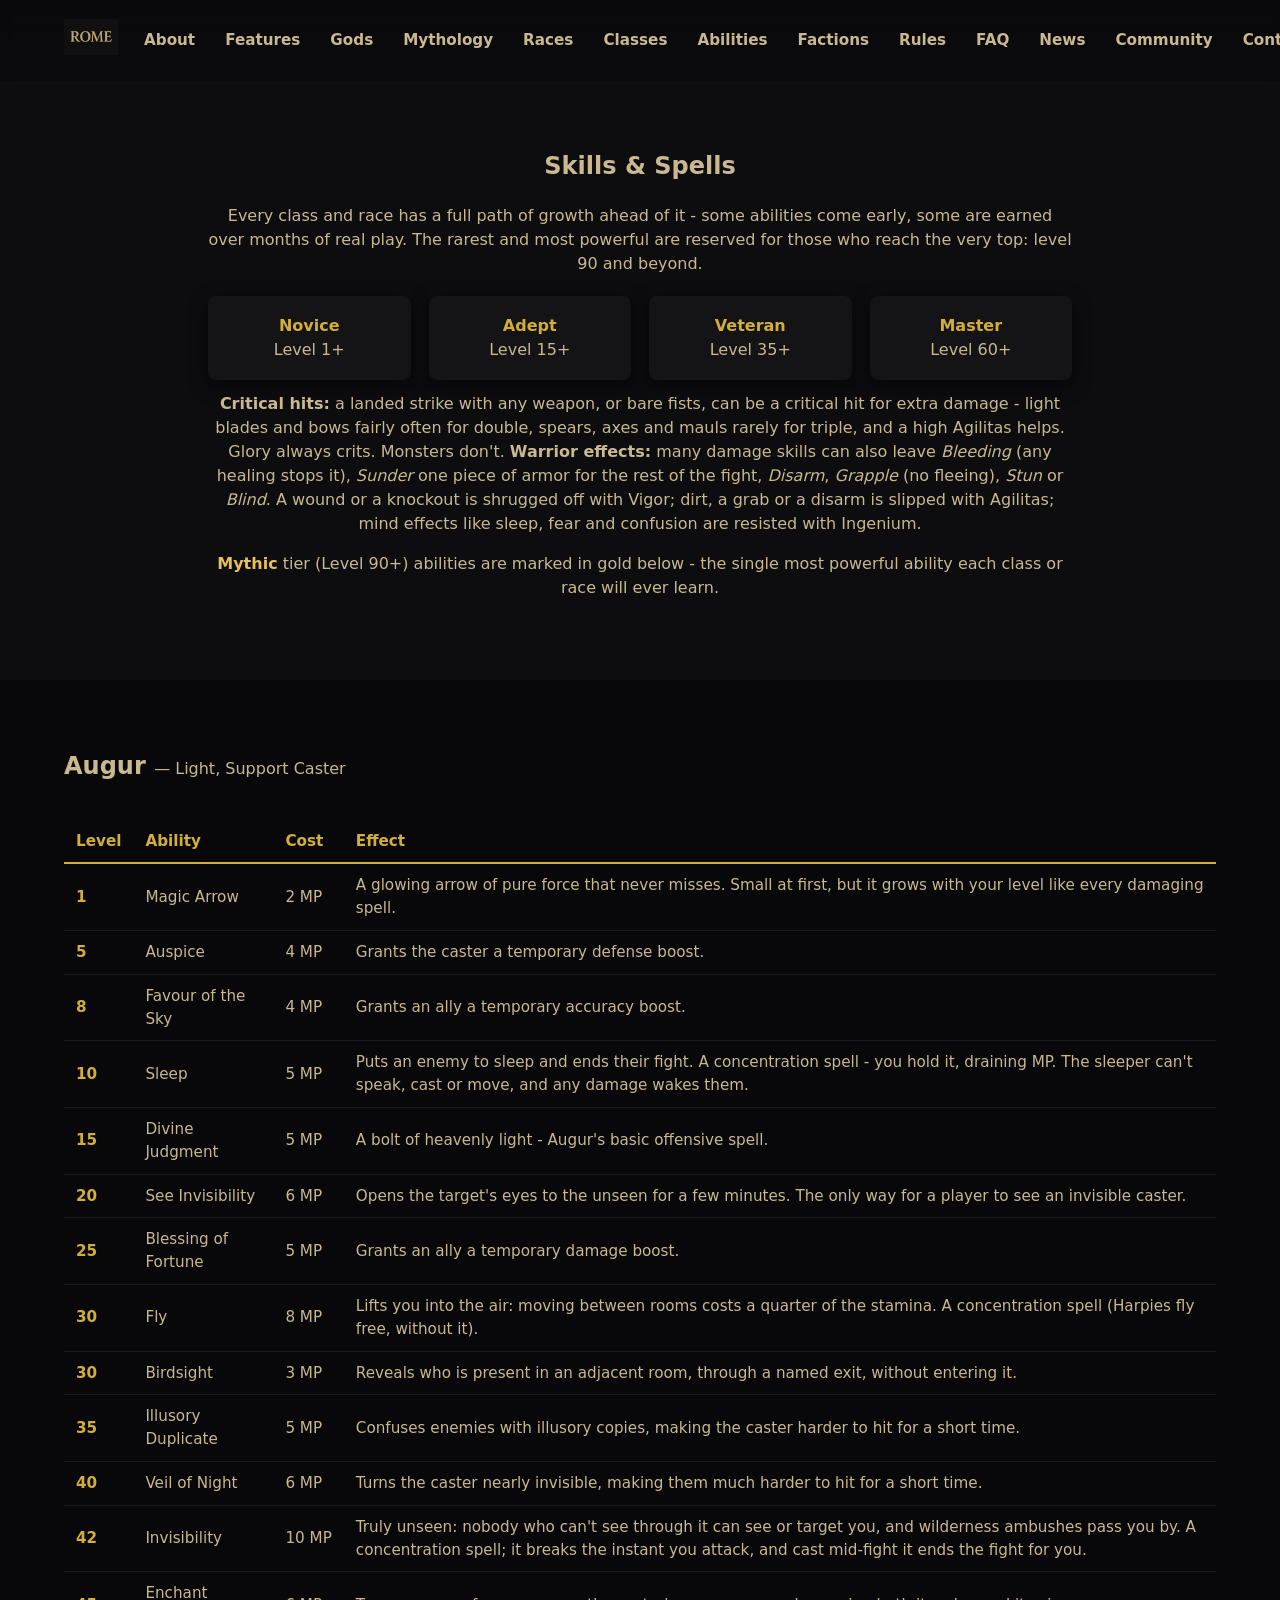
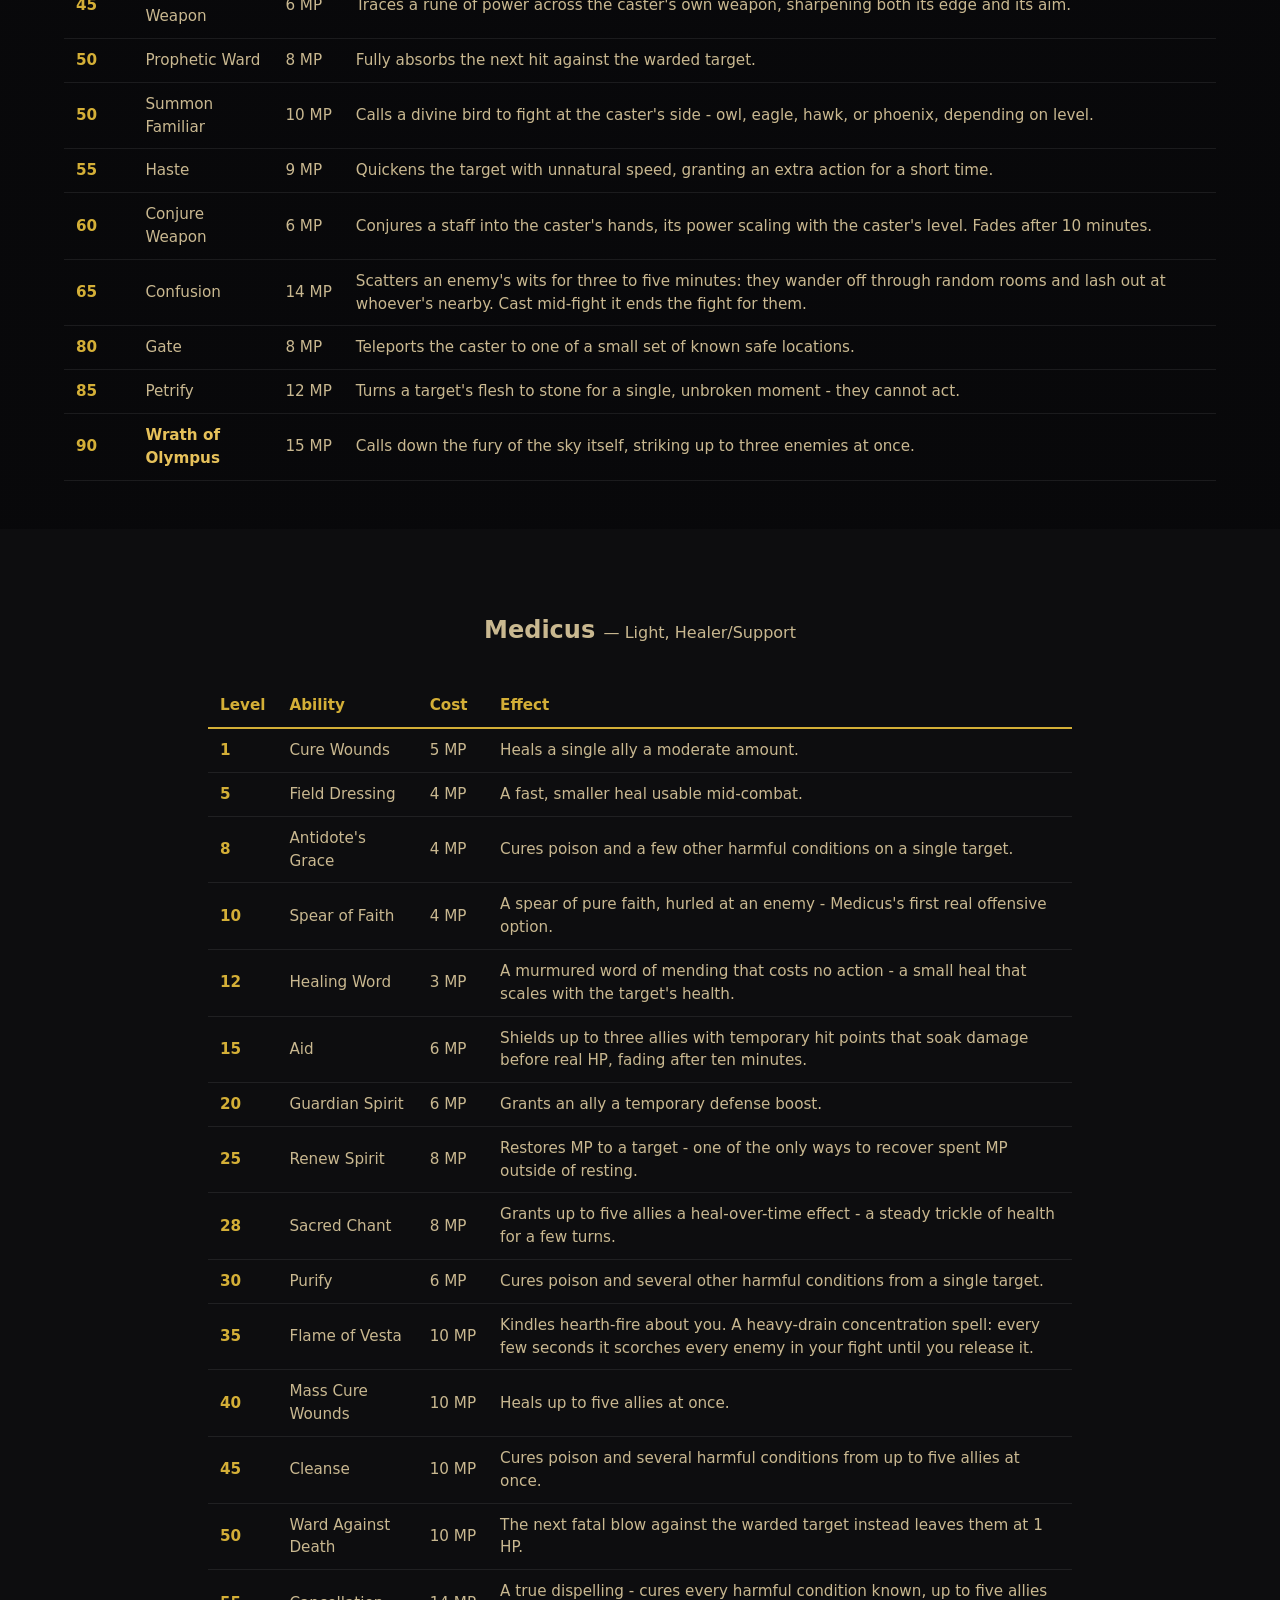
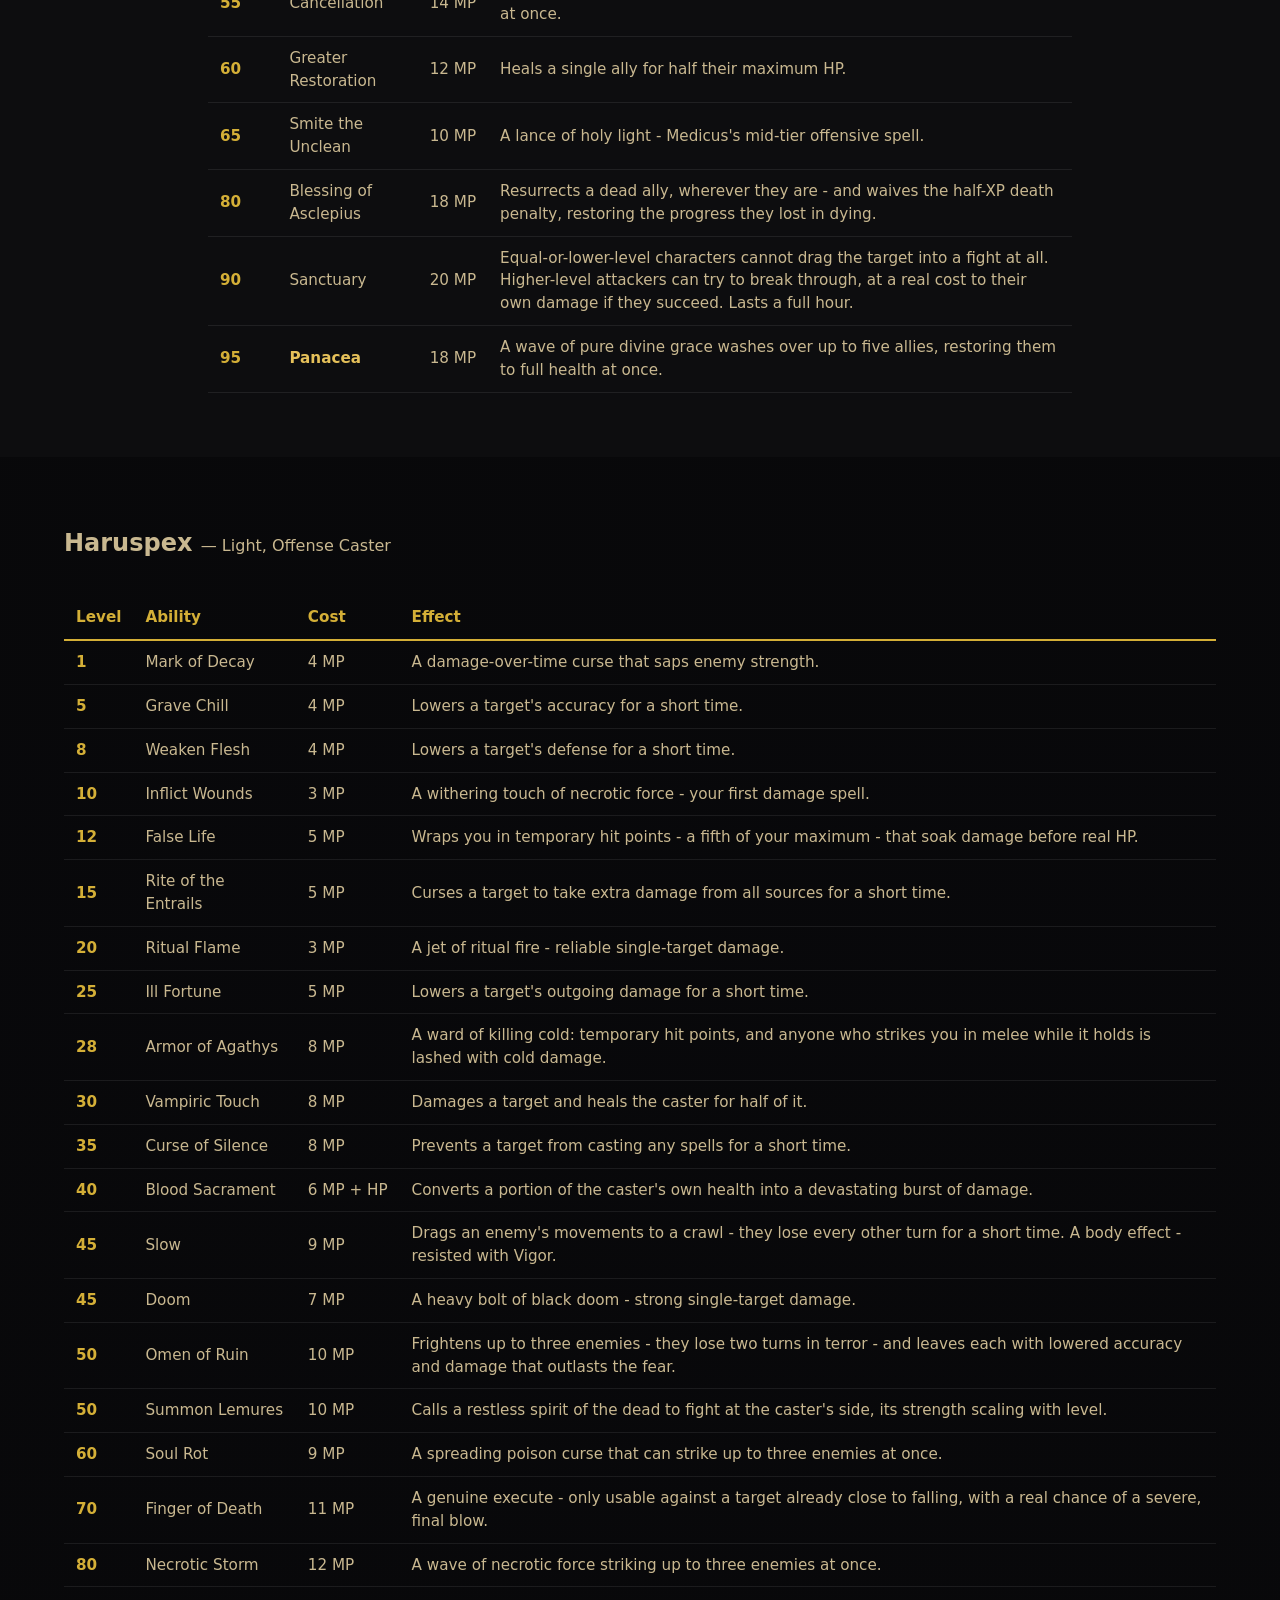
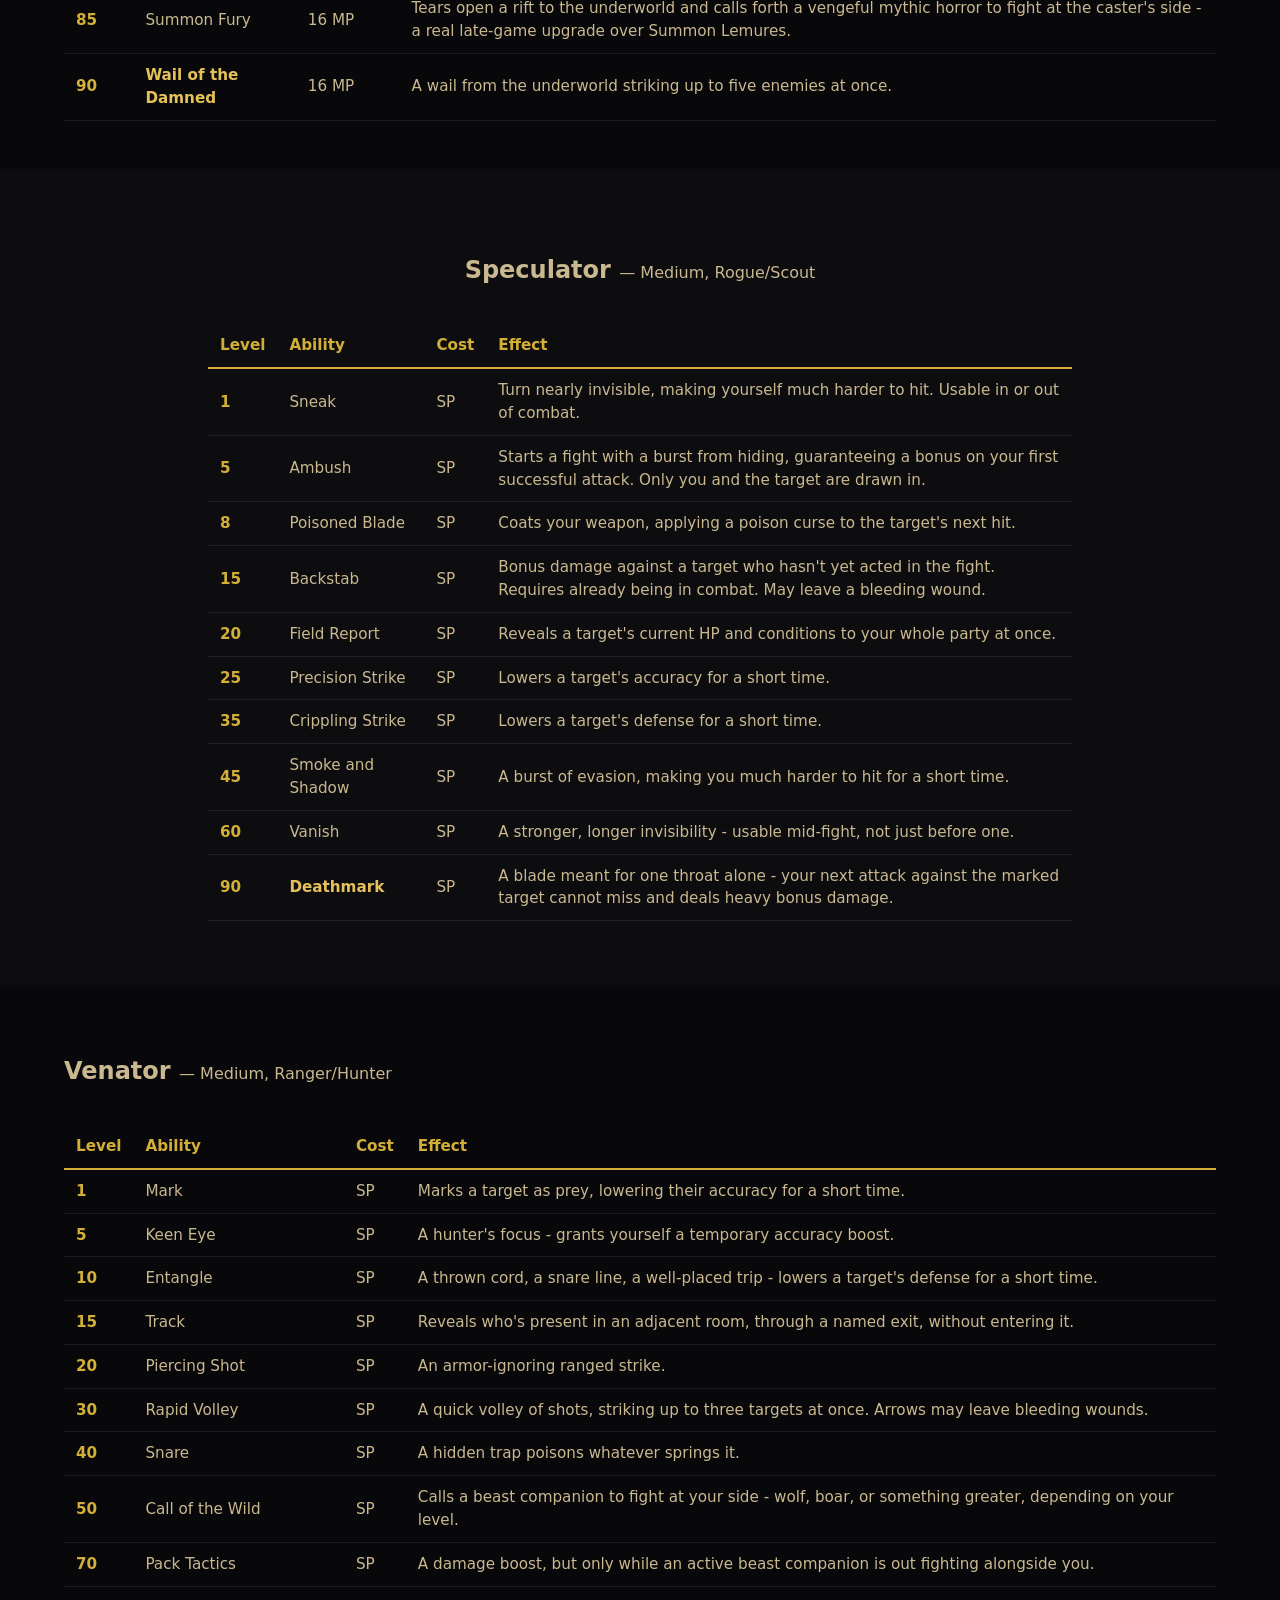
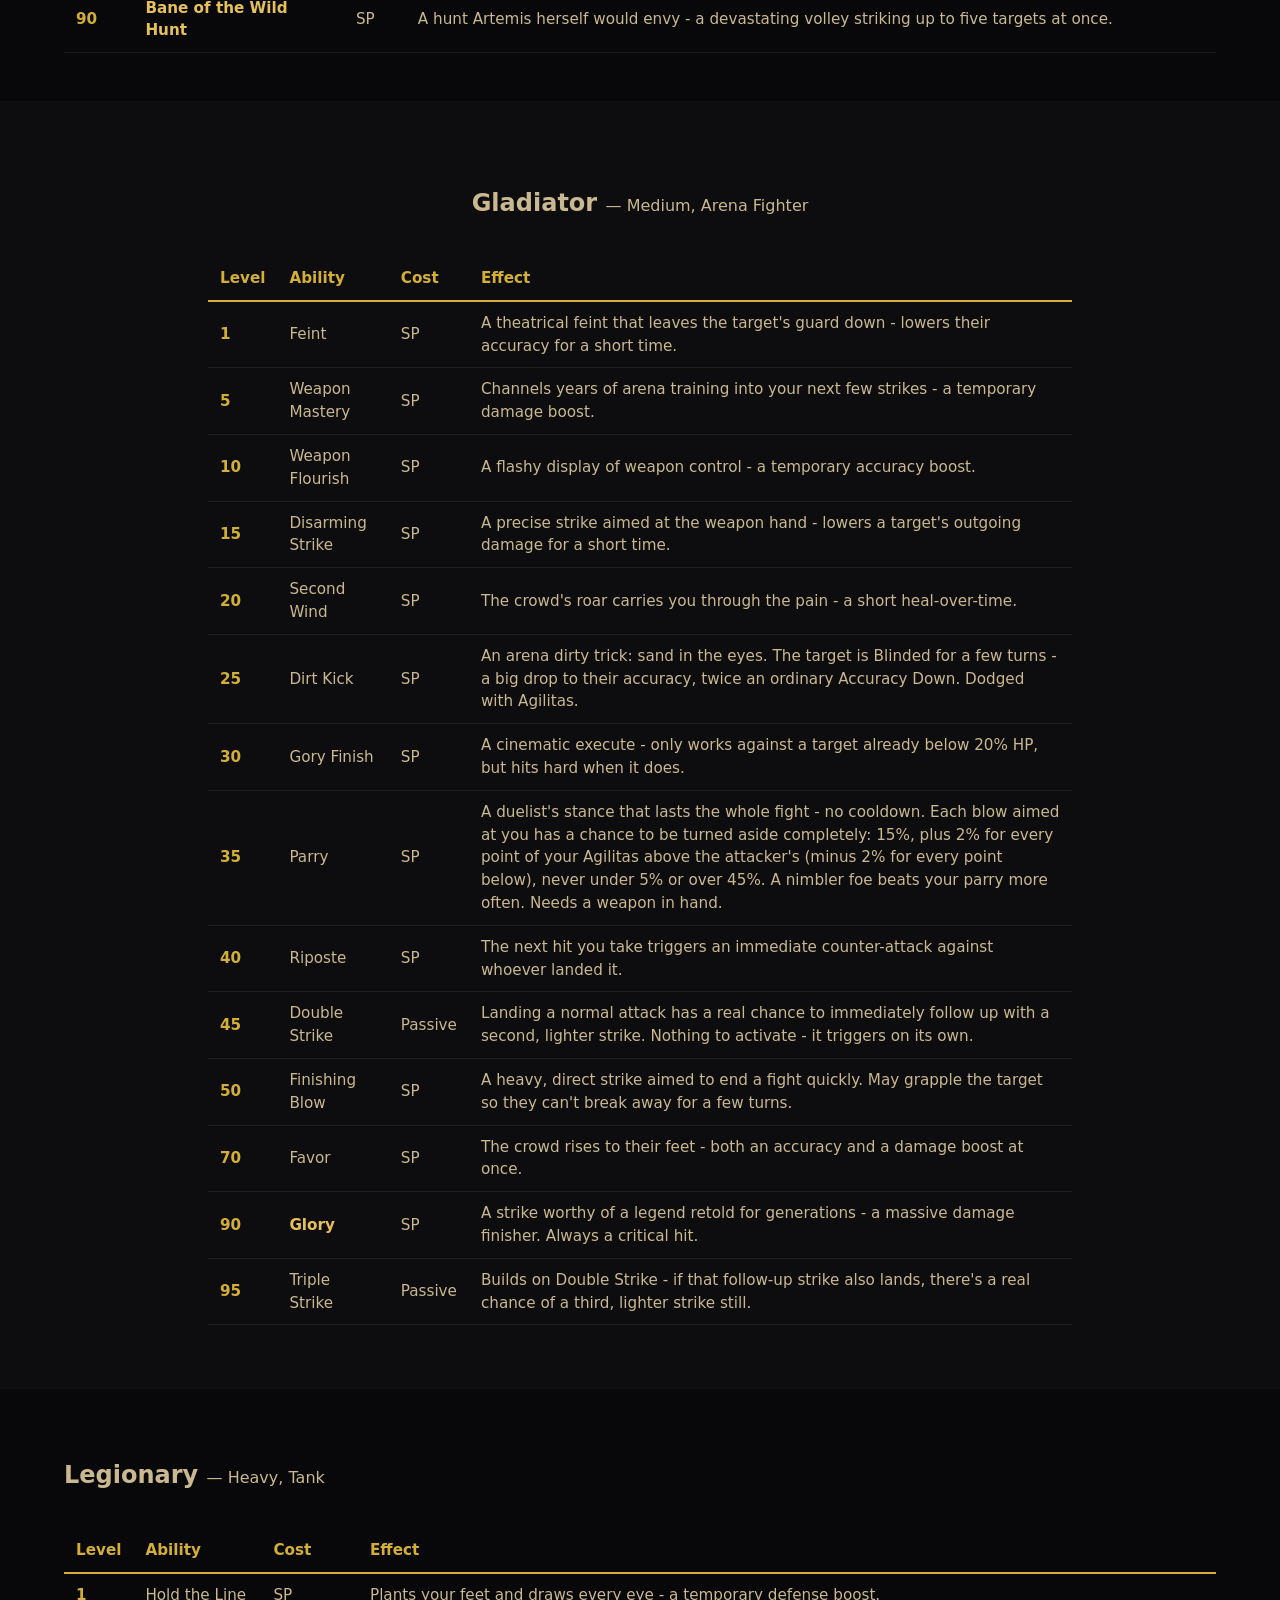
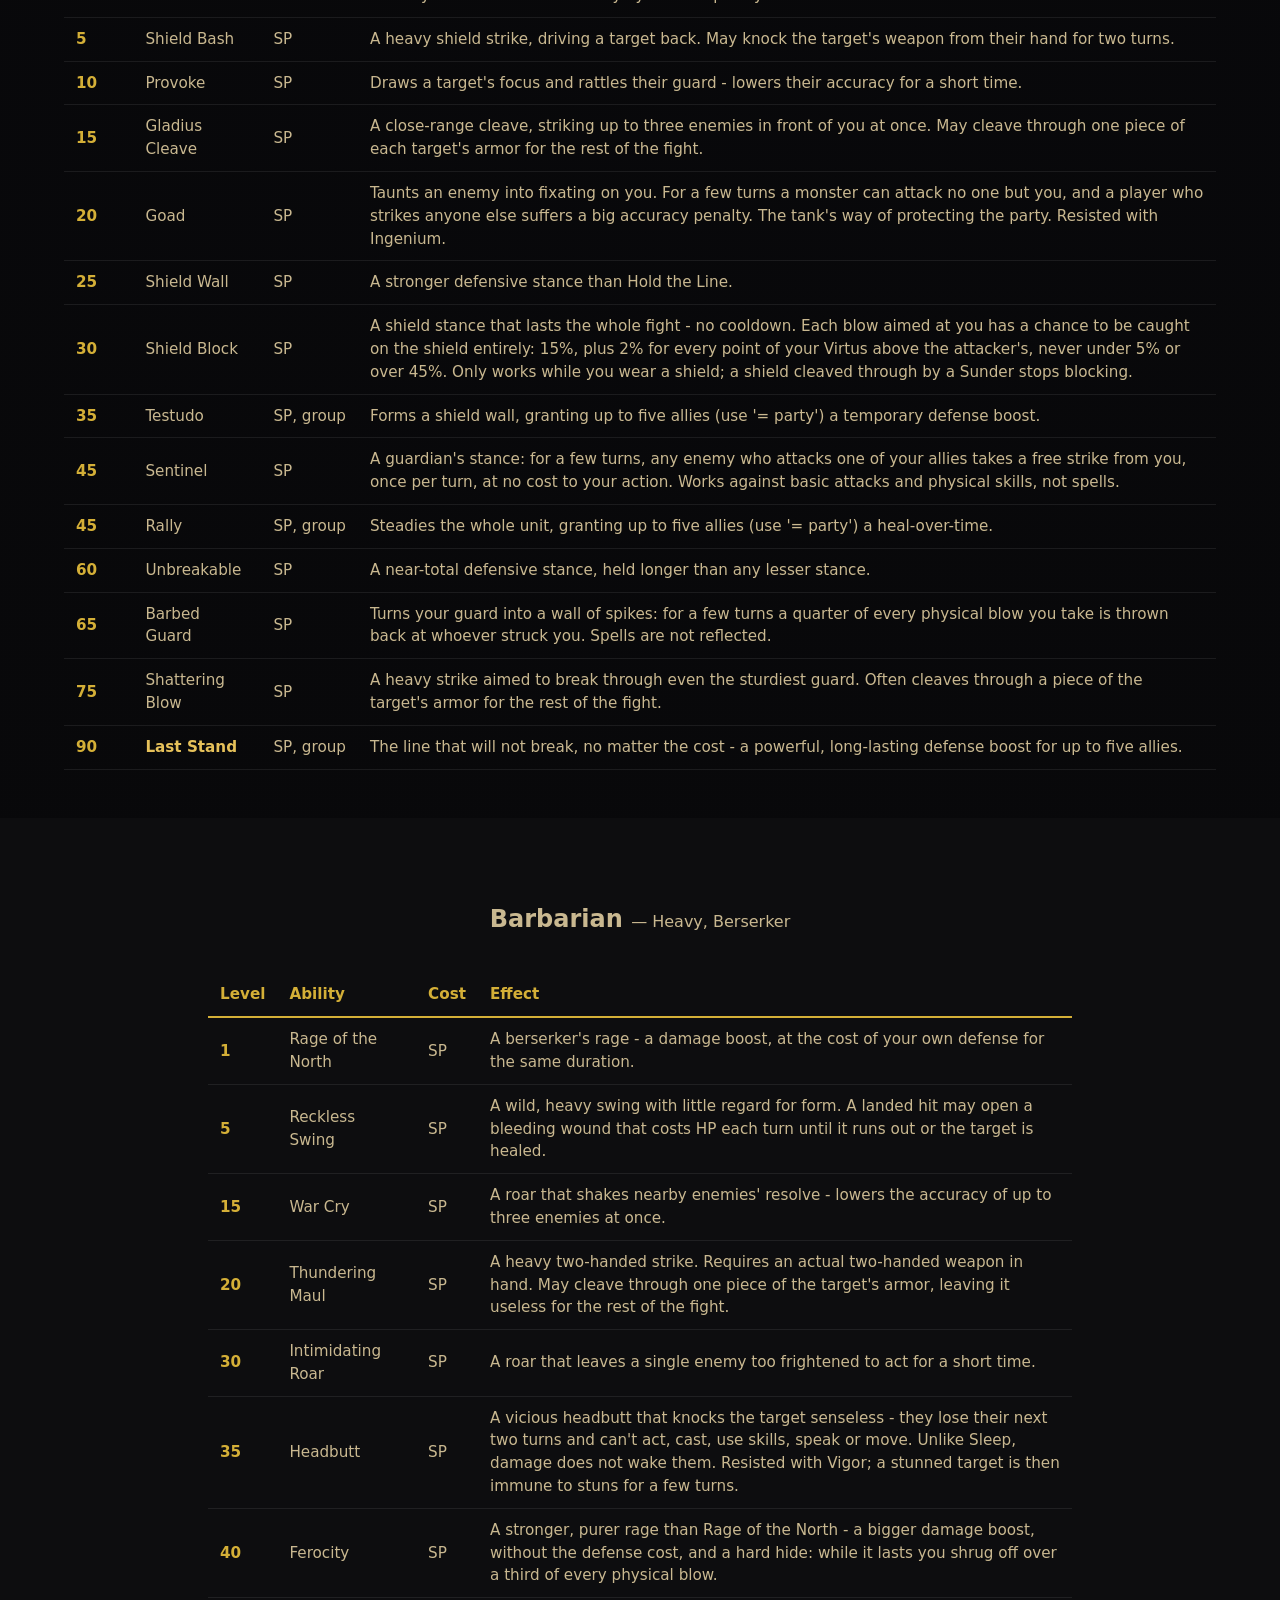
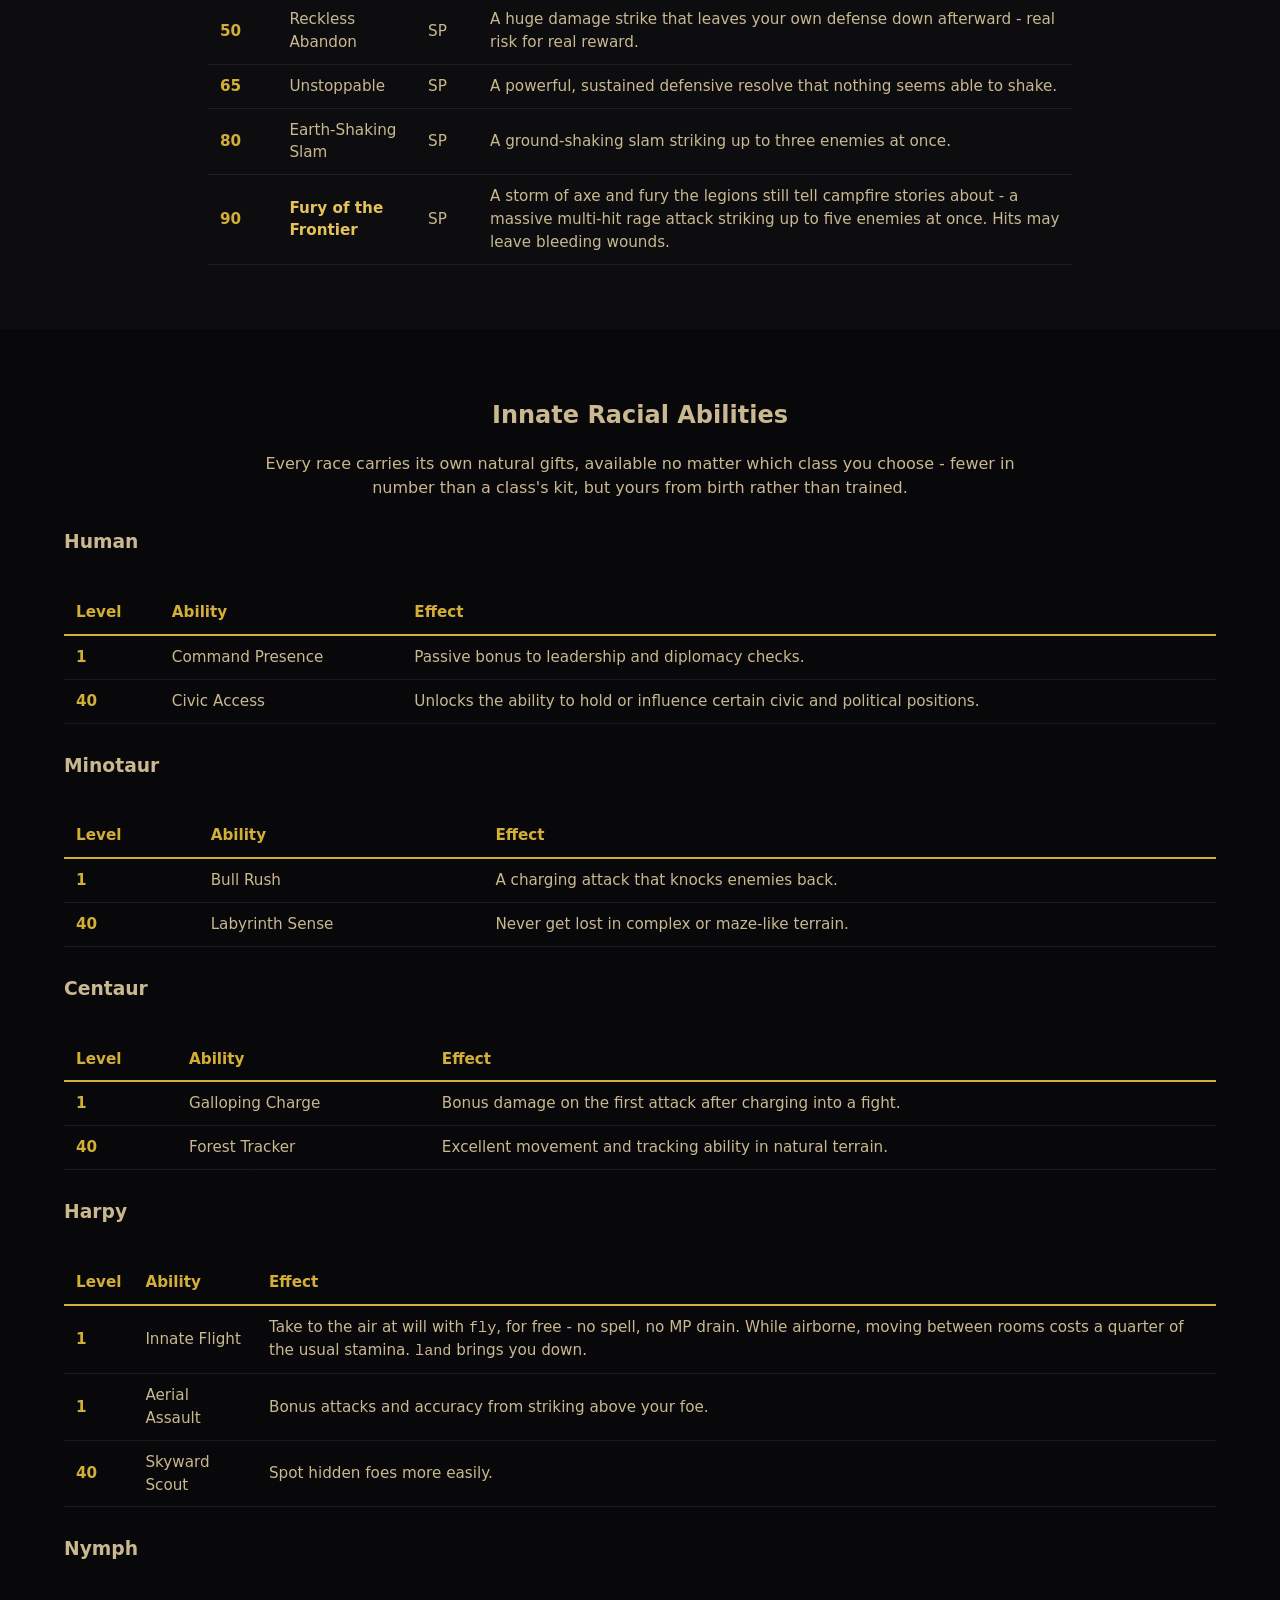
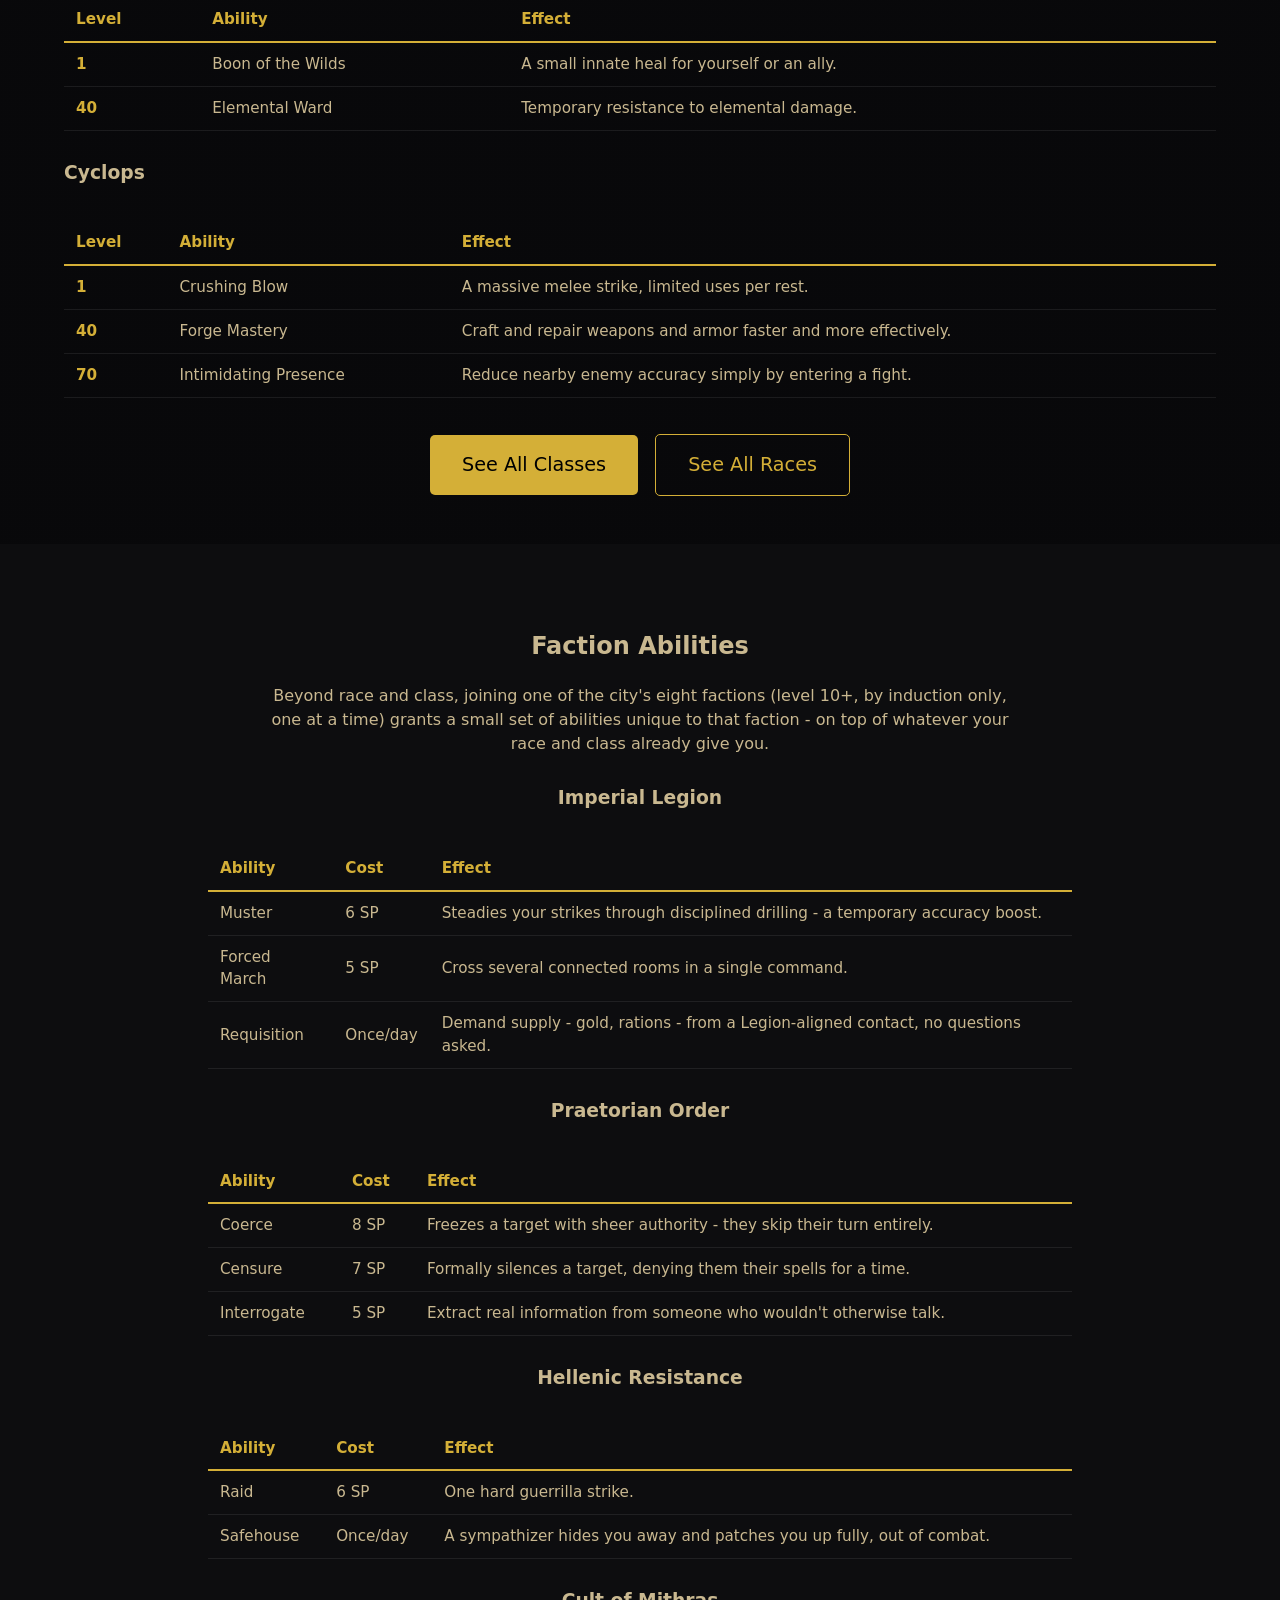
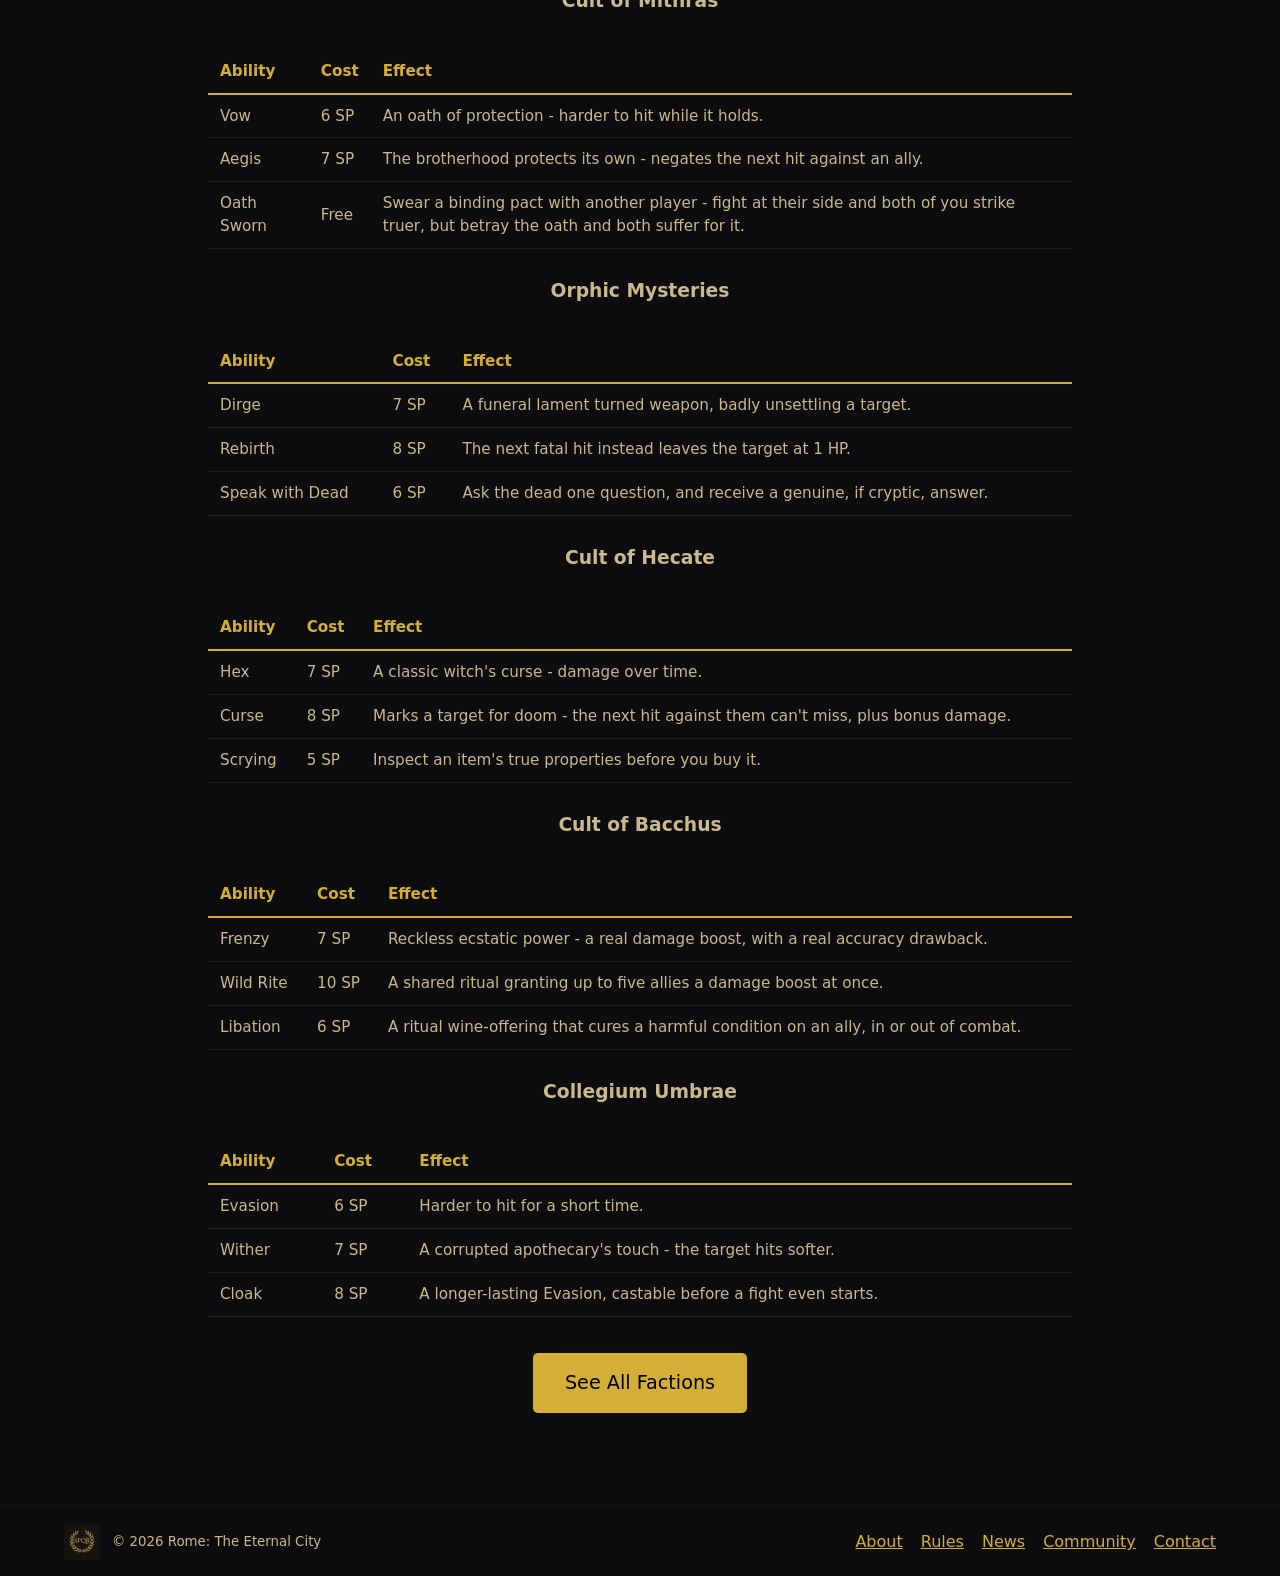
==== commit 542a9035: "Parry (Gladiator), Shield Block and Barbed Guard (Legionary) - Parry (Gladiator 35): a weapon stance" ====
--- a/website/abilities.html
+++ b/website/abilities.html
@@ -222,6 +222,7 @@
           <tr><td class="lvl">20</td><td>Second Wind</td><td class="cost">SP</td><td>The crowd's roar carries you through the pain - a short heal-over-time.</td></tr>
           <tr><td class="lvl">25</td><td>Dirt Kick</td><td class="cost">SP</td><td>An arena dirty trick: sand in the eyes. The target is Blinded for a few turns - a big drop to their accuracy, twice an ordinary Accuracy Down. Dodged with Agilitas.</td></tr>
           <tr><td class="lvl">30</td><td>Gory Finish</td><td class="cost">SP</td><td>A cinematic execute - only works against a target already below 20% HP, but hits hard when it does.</td></tr>
+          <tr><td class="lvl">35</td><td>Parry</td><td class="cost">SP</td><td>A duelist's stance that lasts the whole fight - no cooldown. Each blow aimed at you has a chance to be turned aside completely: 15%, plus 2% for every point of your Agilitas above the attacker's (minus 2% for every point below), never under 5% or over 45%. A nimbler foe beats your parry more often. Needs a weapon in hand.</td></tr>
           <tr><td class="lvl">40</td><td>Riposte</td><td class="cost">SP</td><td>The next hit you take triggers an immediate counter-attack against whoever landed it.</td></tr>
           <tr><td class="lvl">45</td><td>Double Strike</td><td class="cost">Passive</td><td>Landing a normal attack has a real chance to immediately follow up with a second, lighter strike. Nothing to activate - it triggers on its own.</td></tr>
           <tr><td class="lvl">50</td><td>Finishing Blow</td><td class="cost">SP</td><td>A heavy, direct strike aimed to end a fight quickly. May grapple the target so they can't break away for a few turns.</td></tr>
@@ -246,10 +247,12 @@
           <tr><td class="lvl">15</td><td>Gladius Cleave</td><td class="cost">SP</td><td>A close-range cleave, striking up to three enemies in front of you at once. May cleave through one piece of each target's armor for the rest of the fight.</td></tr>
           <tr><td class="lvl">20</td><td>Goad</td><td class="cost">SP</td><td>Taunts an enemy into fixating on you. For a few turns a monster can attack no one but you, and a player who strikes anyone else suffers a big accuracy penalty. The tank's way of protecting the party. Resisted with Ingenium.</td></tr>
           <tr><td class="lvl">25</td><td>Shield Wall</td><td class="cost">SP</td><td>A stronger defensive stance than Hold the Line.</td></tr>
+          <tr><td class="lvl">30</td><td>Shield Block</td><td class="cost">SP</td><td>A shield stance that lasts the whole fight - no cooldown. Each blow aimed at you has a chance to be caught on the shield entirely: 15%, plus 2% for every point of your Virtus above the attacker's, never under 5% or over 45%. Only works while you wear a shield; a shield cleaved through by a Sunder stops blocking.</td></tr>
           <tr><td class="lvl">35</td><td>Testudo</td><td class="cost">SP, group</td><td>Forms a shield wall, granting up to five allies (use '= party') a temporary defense boost.</td></tr>
           <tr><td class="lvl">45</td><td>Sentinel</td><td class="cost">SP</td><td>A guardian's stance: for a few turns, any enemy who attacks one of your allies takes a free strike from you, once per turn, at no cost to your action. Works against basic attacks and physical skills, not spells.</td></tr>
           <tr><td class="lvl">45</td><td>Rally</td><td class="cost">SP, group</td><td>Steadies the whole unit, granting up to five allies (use '= party') a heal-over-time.</td></tr>
           <tr><td class="lvl">60</td><td>Unbreakable</td><td class="cost">SP</td><td>A near-total defensive stance, held longer than any lesser stance.</td></tr>
+          <tr><td class="lvl">65</td><td>Barbed Guard</td><td class="cost">SP</td><td>Turns your guard into a wall of spikes: for a few turns a quarter of every physical blow you take is thrown back at whoever struck you. Spells are not reflected.</td></tr>
           <tr><td class="lvl">75</td><td>Shattering Blow</td><td class="cost">SP</td><td>A heavy strike aimed to break through even the sturdiest guard. Often cleaves through a piece of the target's armor for the rest of the fight.</td></tr>
           <tr><td class="lvl tier-mythic">90</td><td class="tier-mythic">Last Stand</td><td class="cost">SP, group</td><td>The line that will not break, no matter the cost - a powerful, long-lasting defense boost for up to five allies.</td></tr>
         </table>
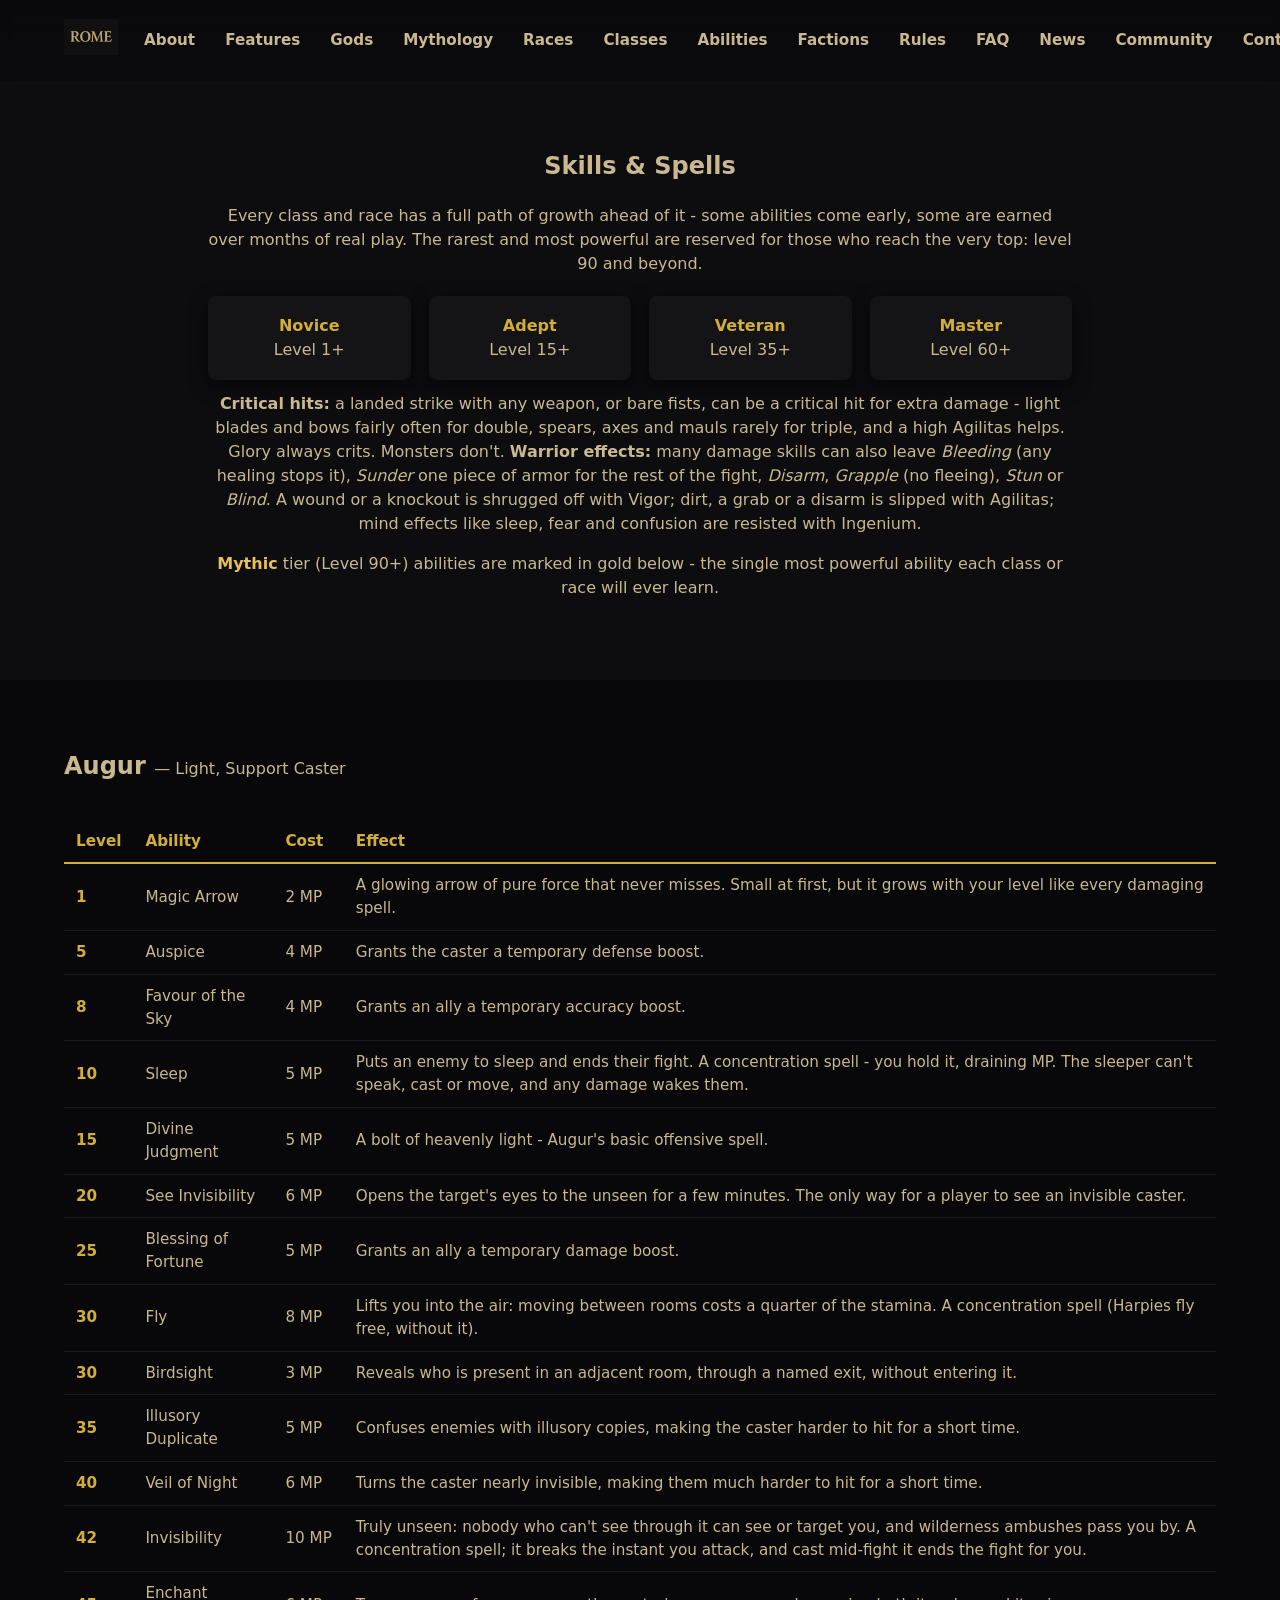
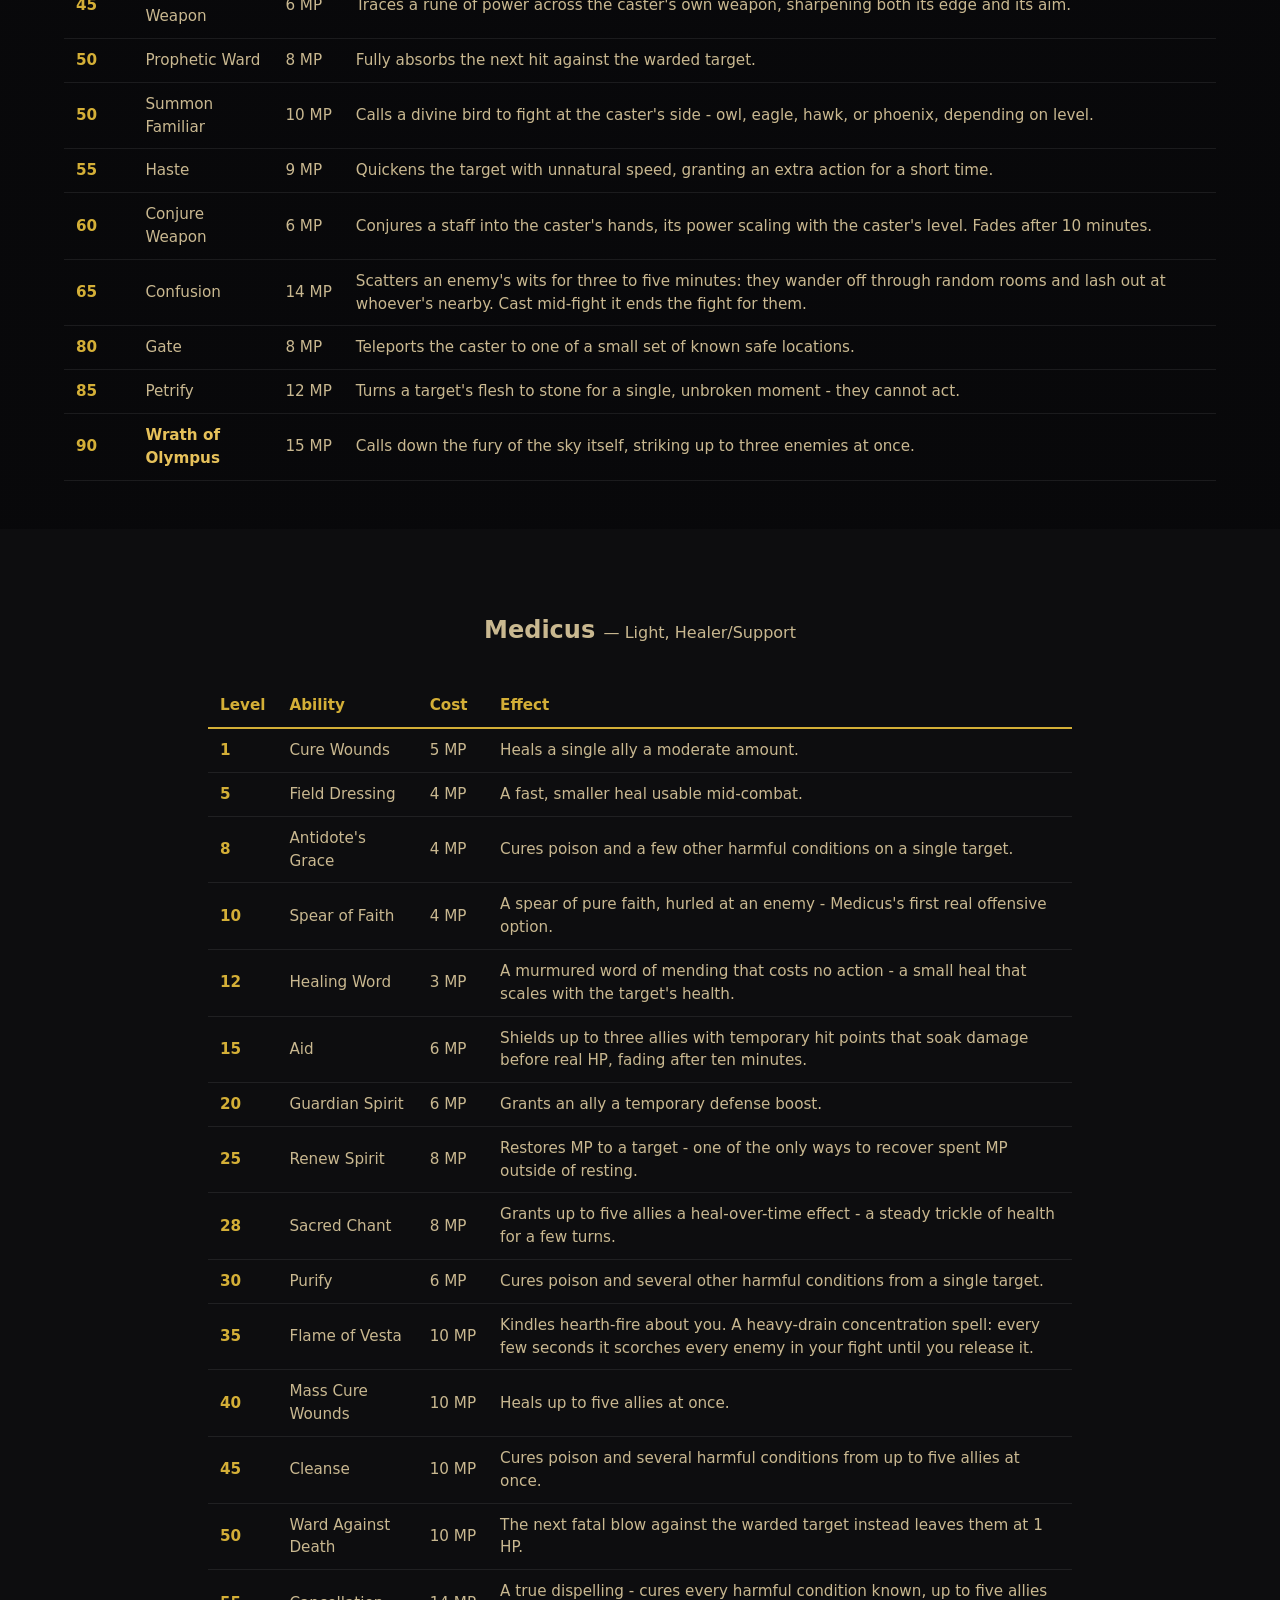
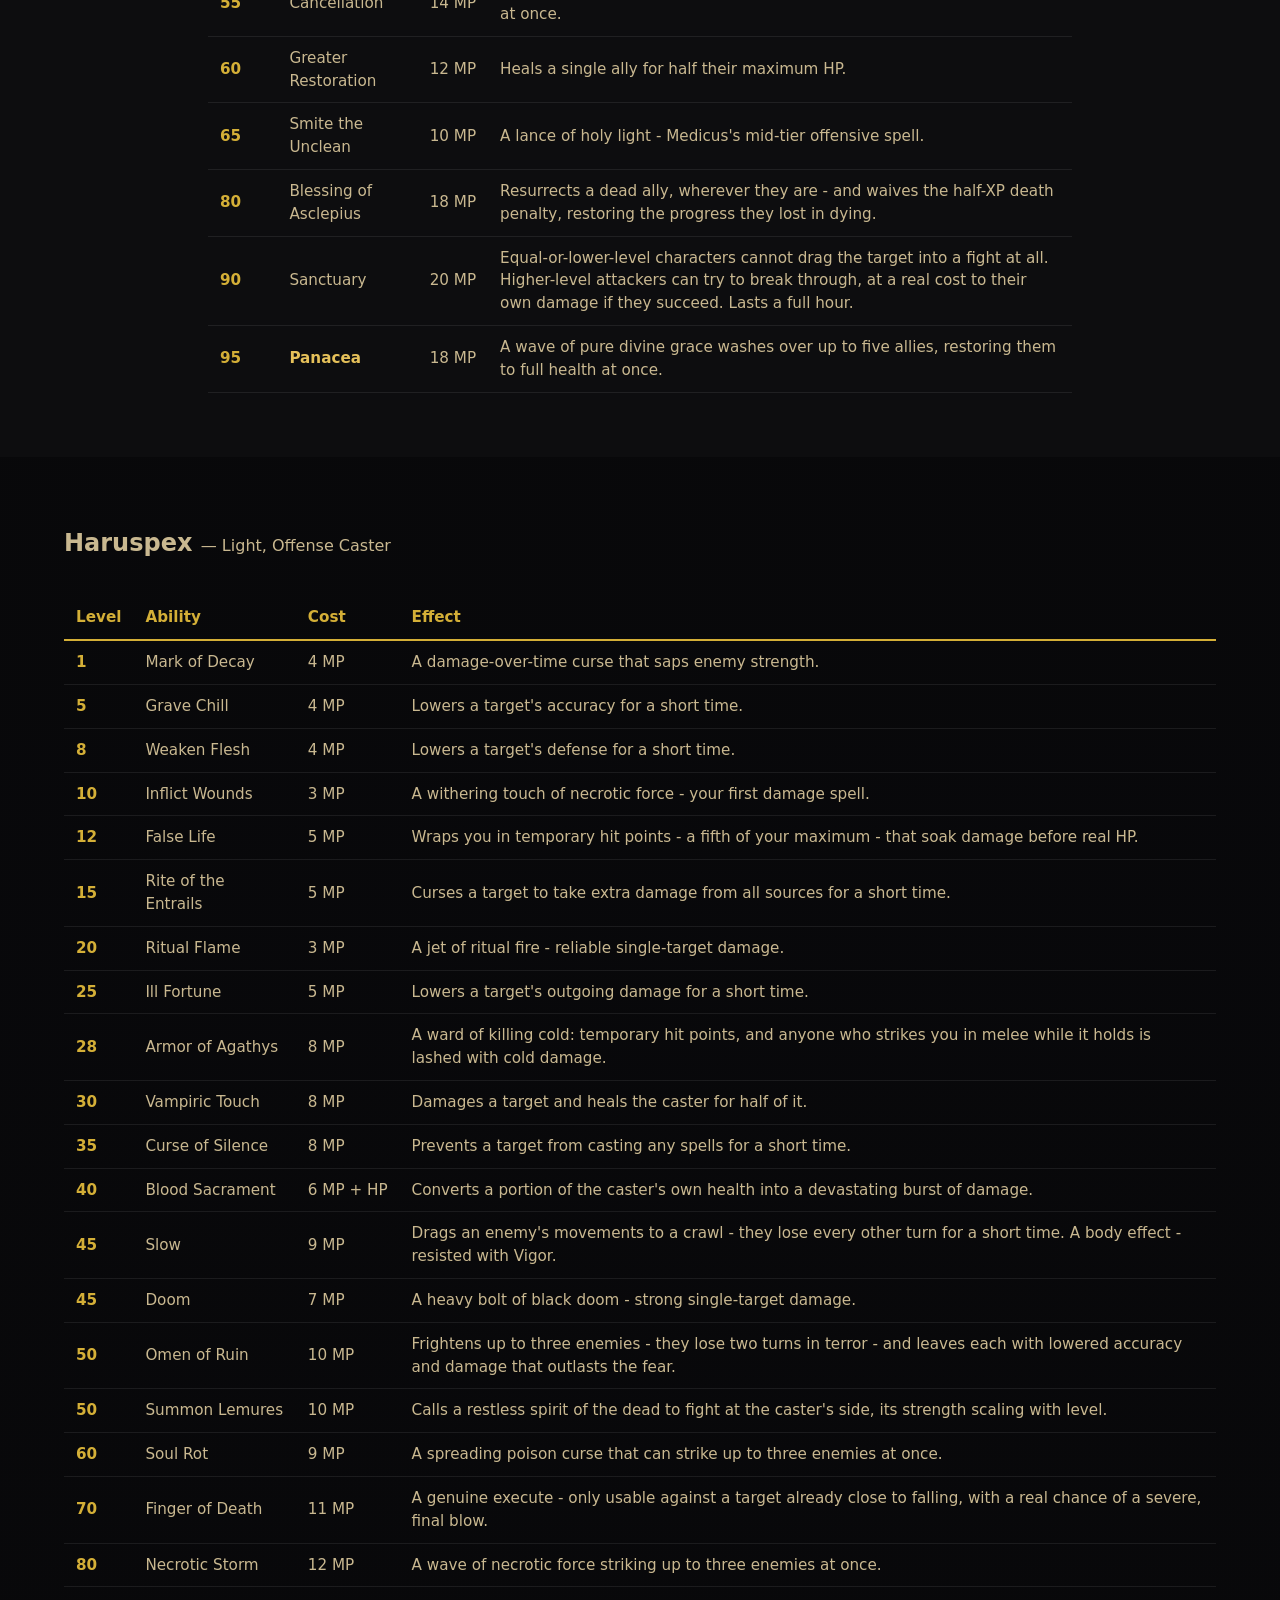
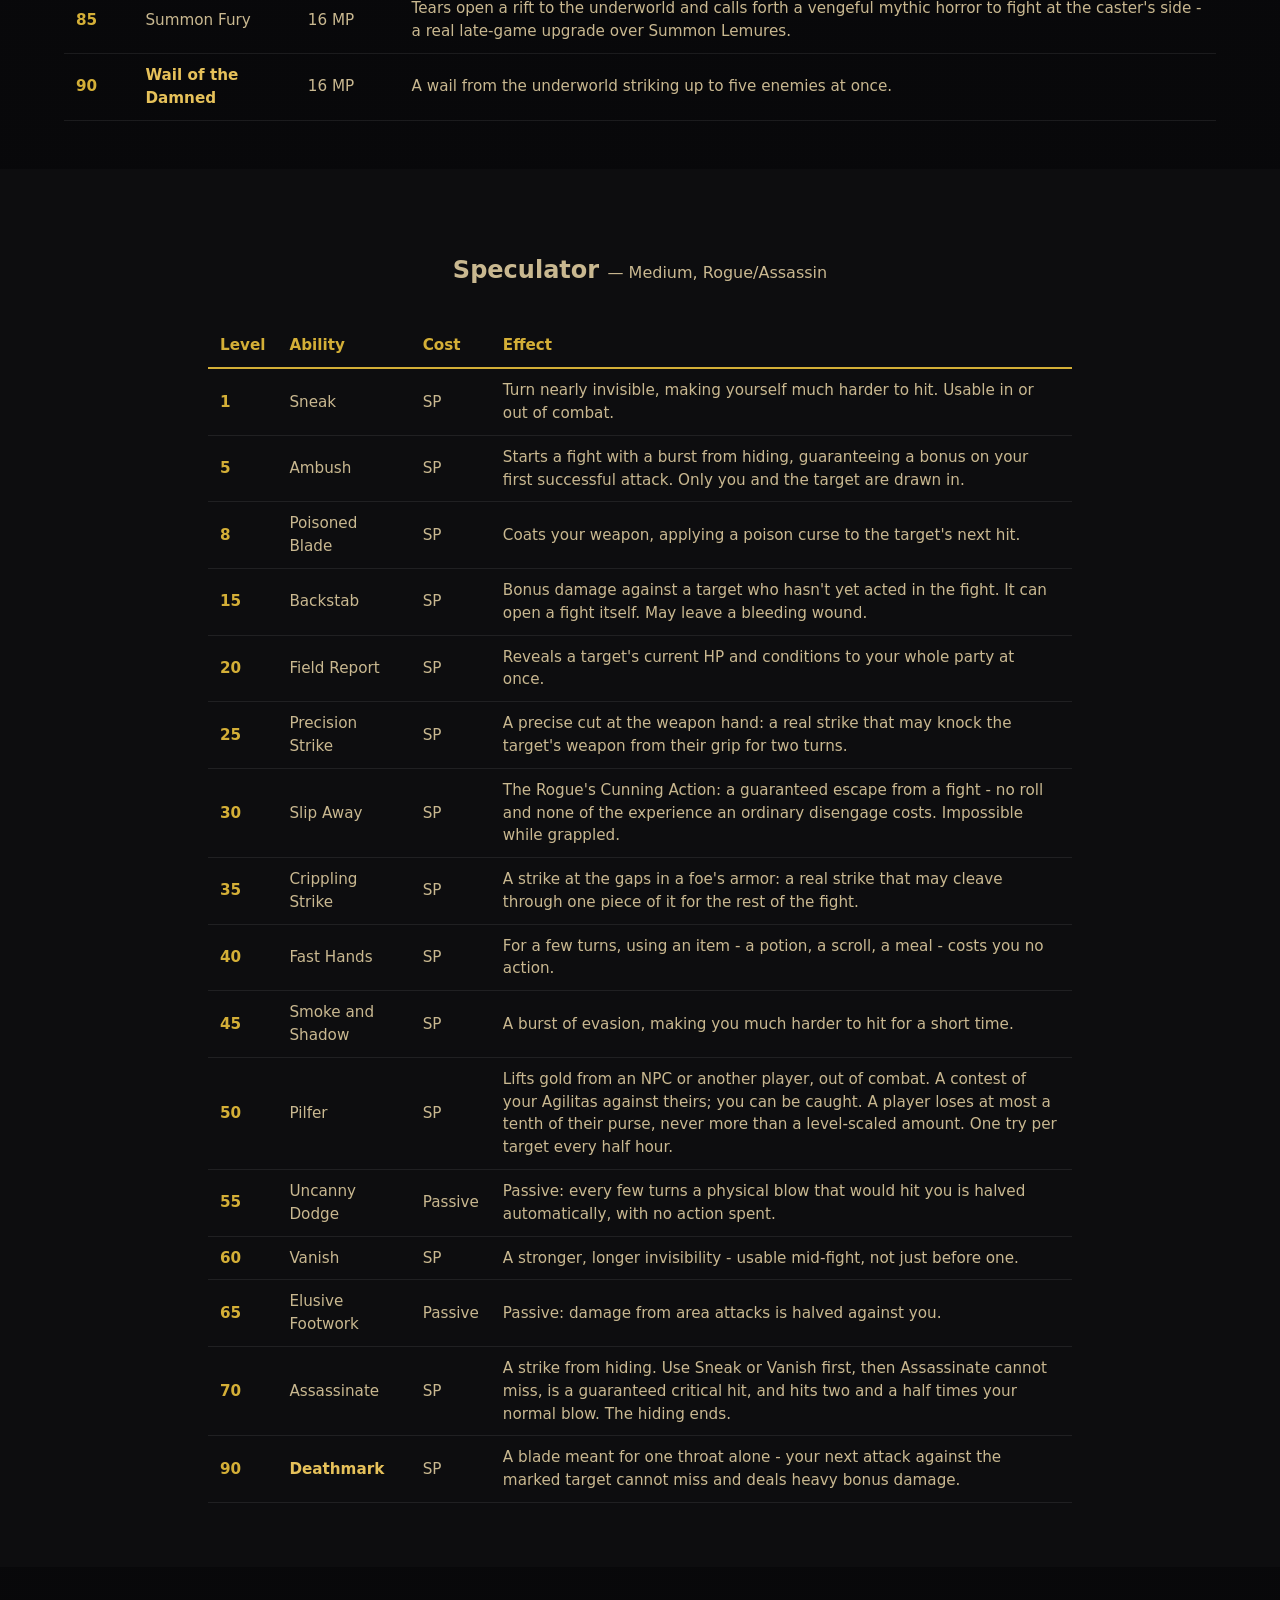
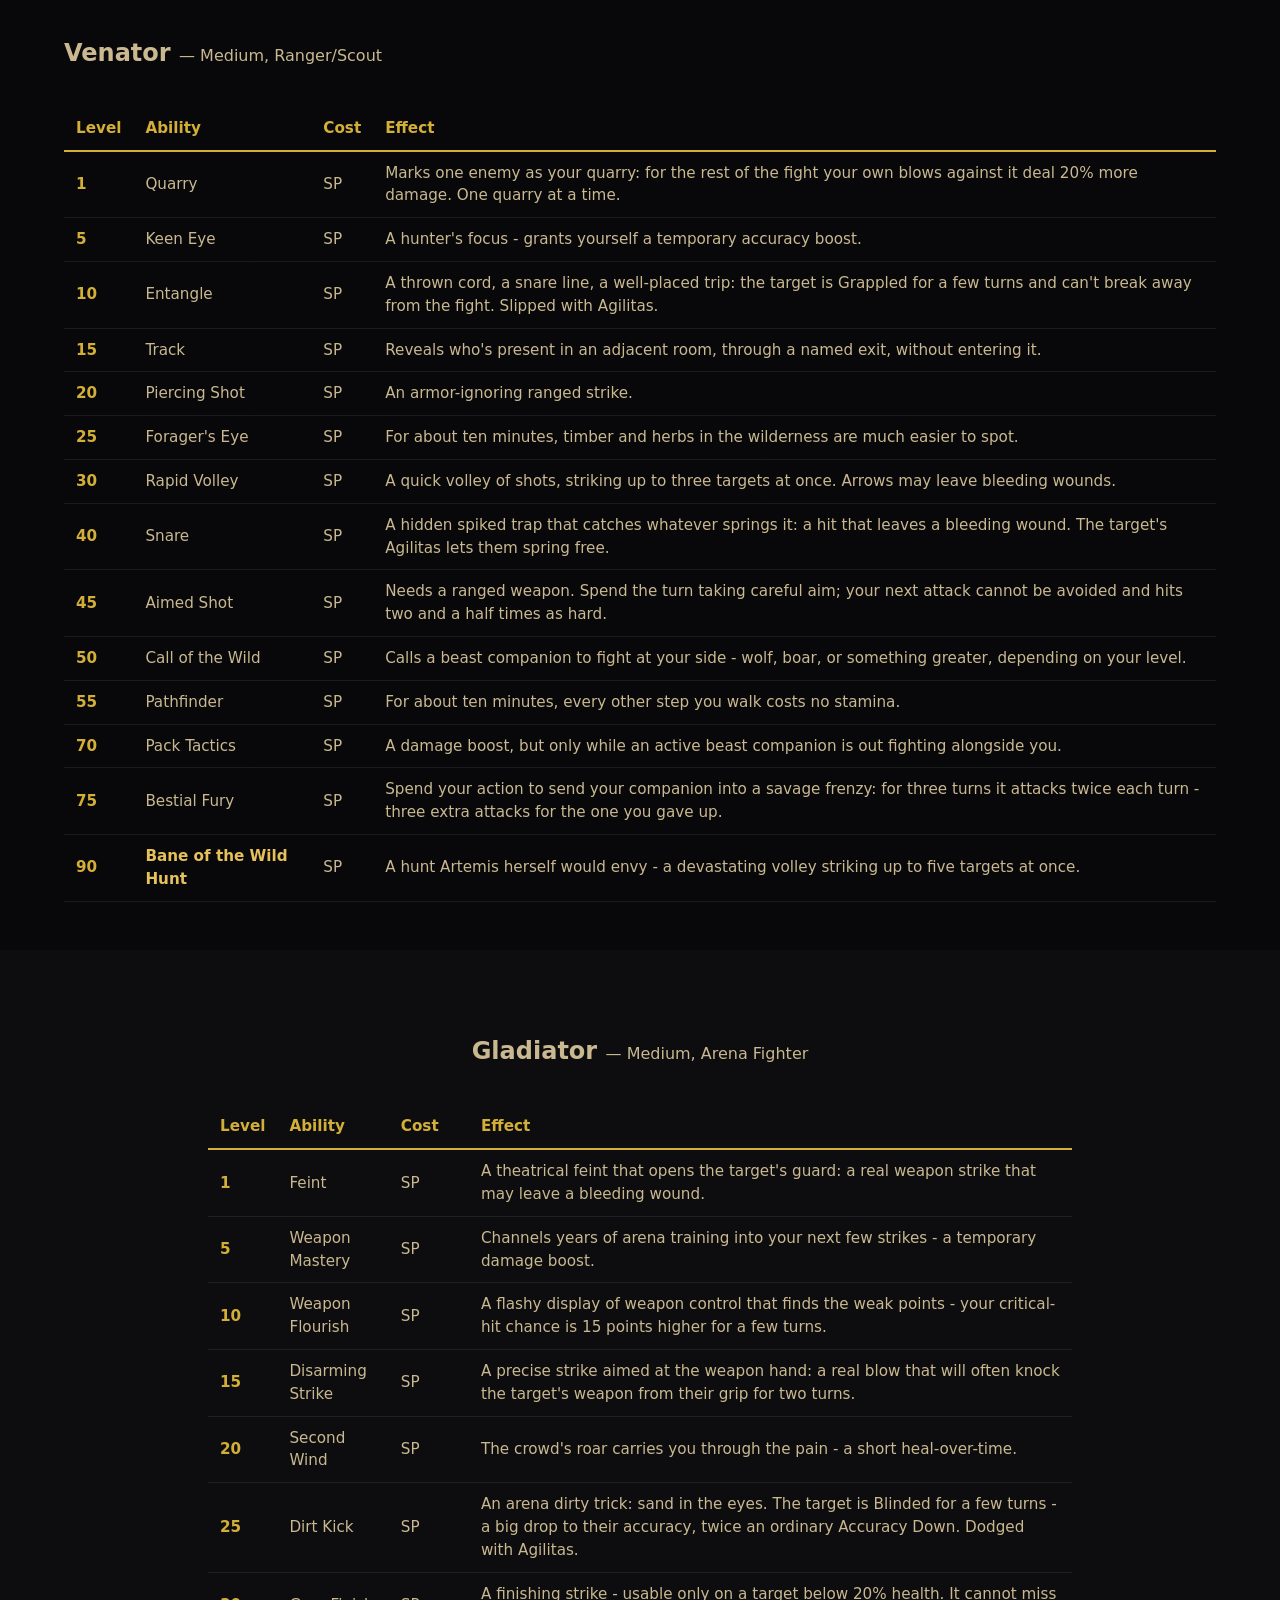
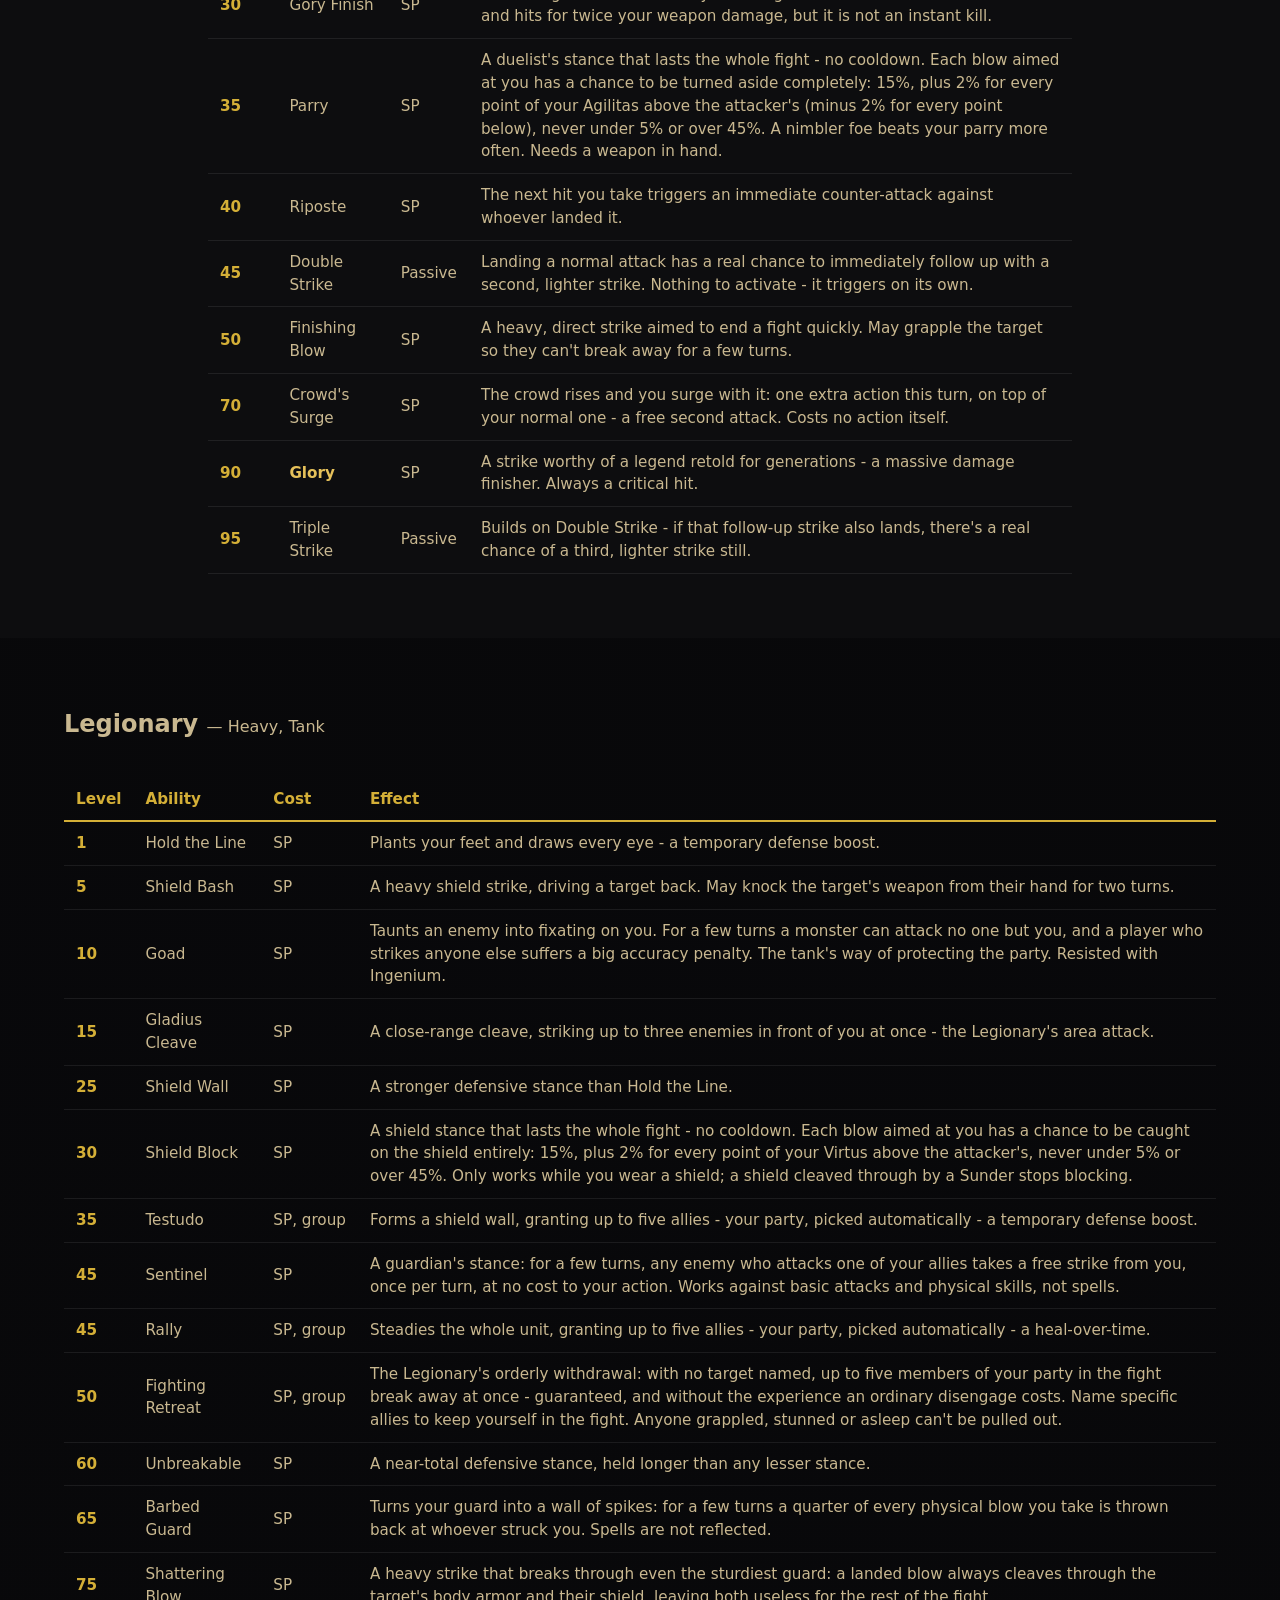
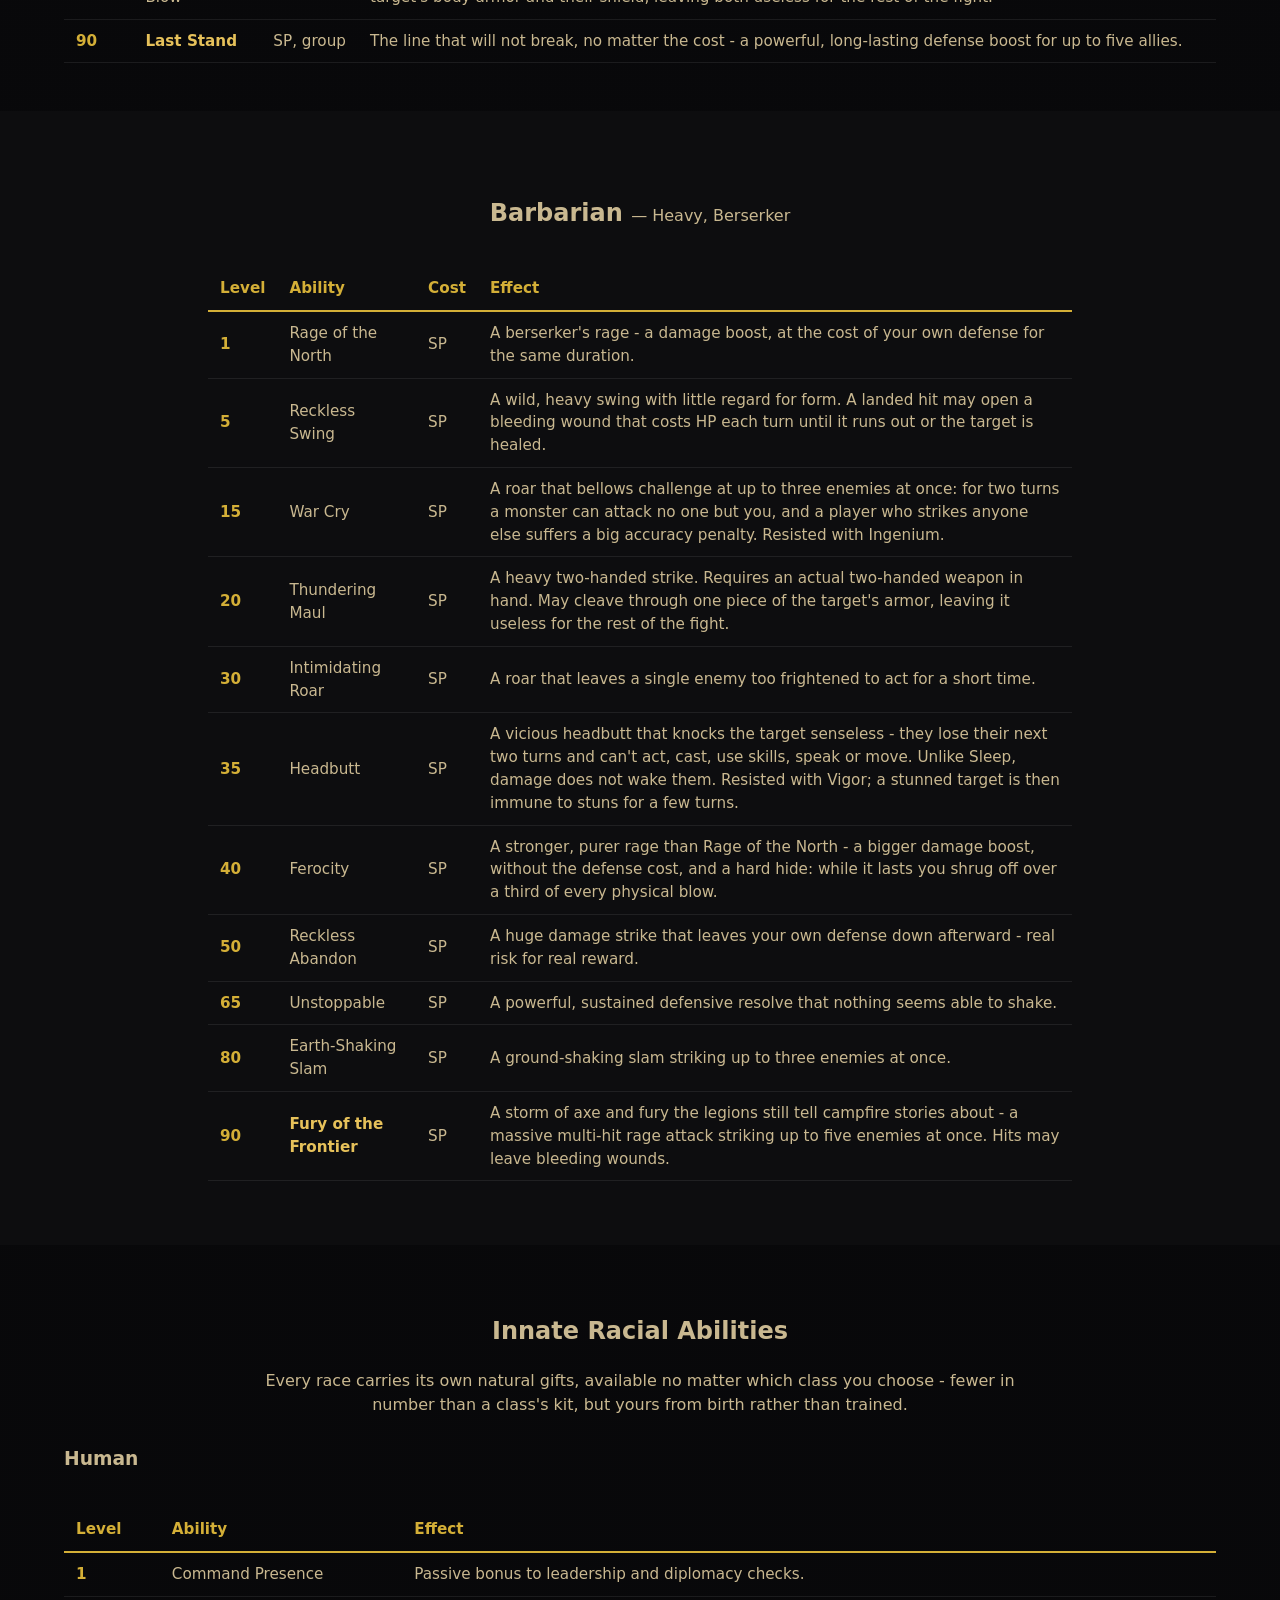
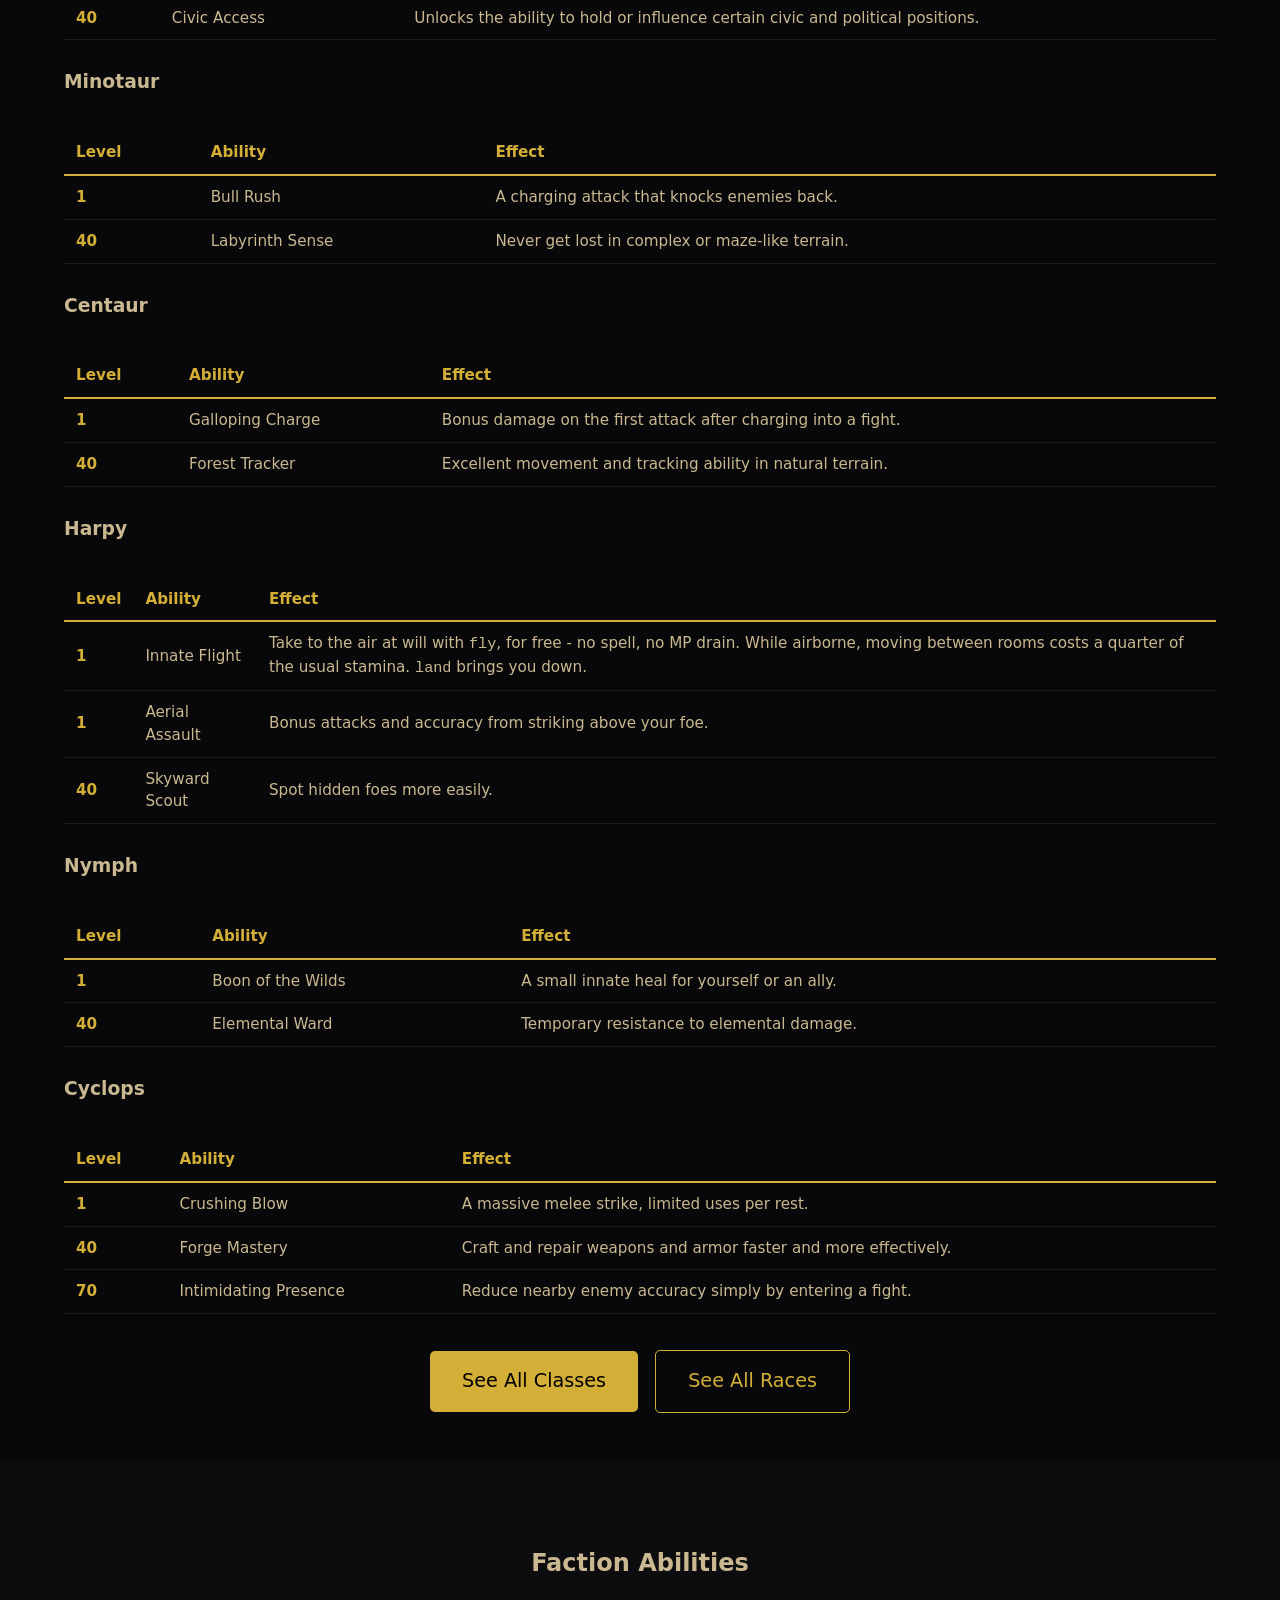
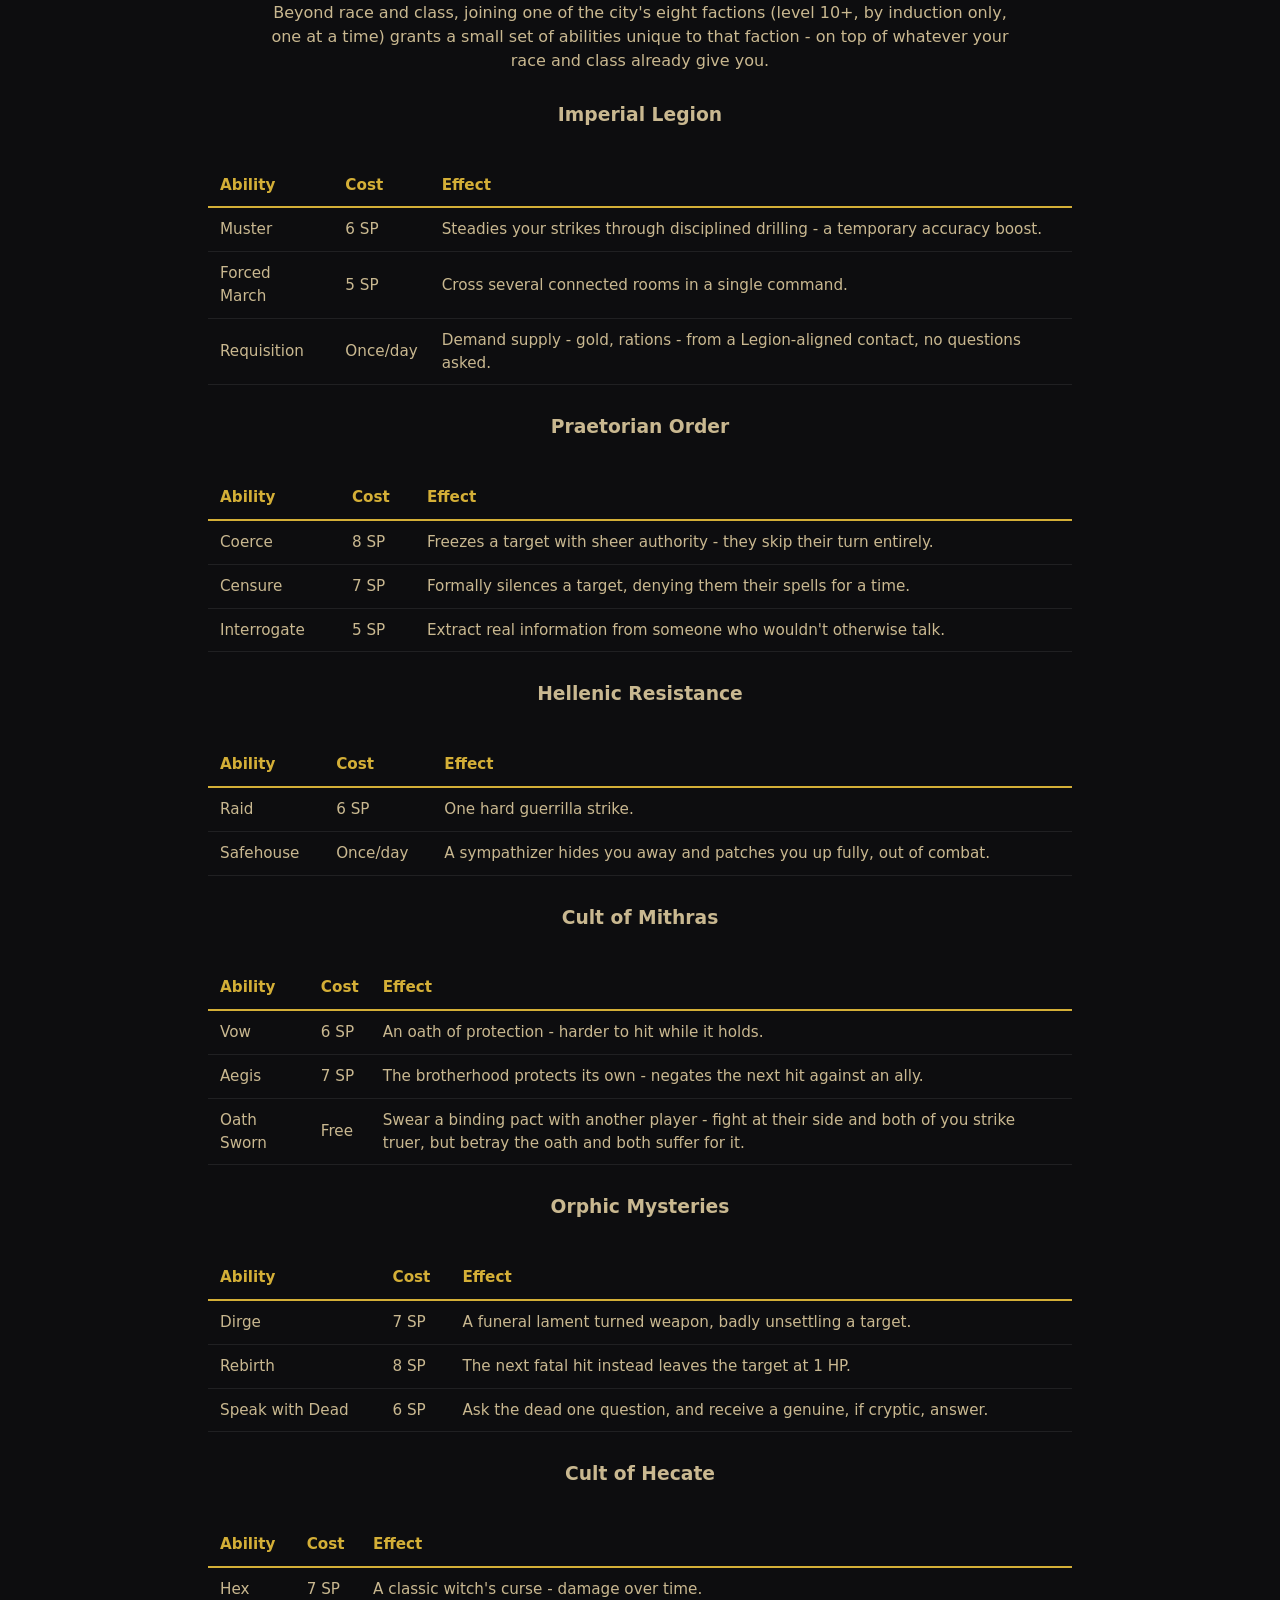
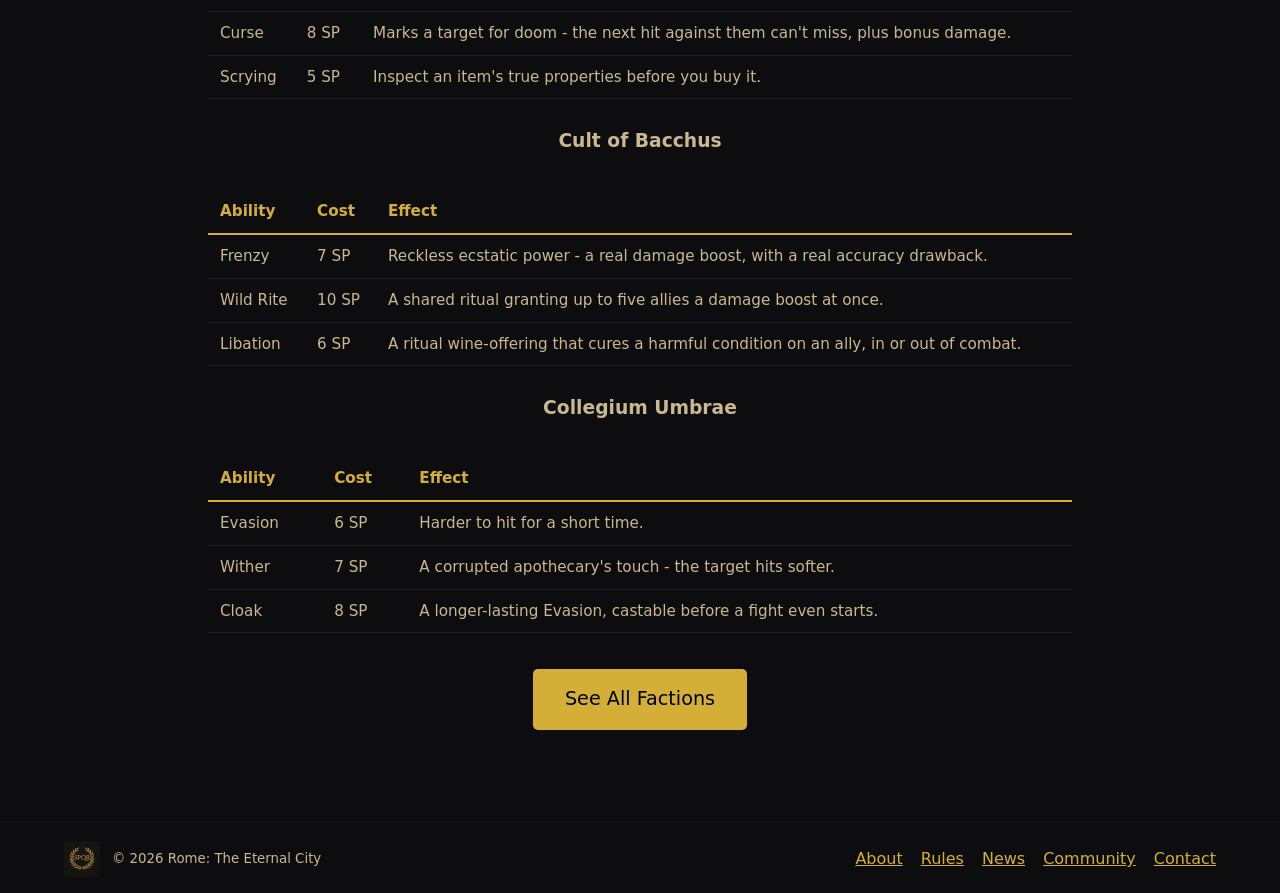
==== commit 09ebd1cc: "Speculator/Venator skills, overlap-fix pass, physical stat contests Speculator: Slip Away, Fast Hand" ====
--- a/website/abilities.html
+++ b/website/abilities.html
@@ -167,19 +167,25 @@
     <!-- SPECULATOR -->
     <section class="section centered">
       <div class="container">
-        <h2>Speculator <span style="color:var(--muted); font-weight:400; font-size:1rem;">— Medium, Rogue/Scout</span></h2>
+        <h2>Speculator <span style="color:var(--muted); font-weight:400; font-size:1rem;">— Medium, Rogue/Assassin</span></h2>
         <div class="table-wrap">
         <table class="ability-table">
           <tr><th>Level</th><th>Ability</th><th>Cost</th><th>Effect</th></tr>
           <tr><td class="lvl">1</td><td>Sneak</td><td class="cost">SP</td><td>Turn nearly invisible, making yourself much harder to hit. Usable in or out of combat.</td></tr>
           <tr><td class="lvl">5</td><td>Ambush</td><td class="cost">SP</td><td>Starts a fight with a burst from hiding, guaranteeing a bonus on your first successful attack. Only you and the target are drawn in.</td></tr>
           <tr><td class="lvl">8</td><td>Poisoned Blade</td><td class="cost">SP</td><td>Coats your weapon, applying a poison curse to the target's next hit.</td></tr>
-          <tr><td class="lvl">15</td><td>Backstab</td><td class="cost">SP</td><td>Bonus damage against a target who hasn't yet acted in the fight. Requires already being in combat. May leave a bleeding wound.</td></tr>
+          <tr><td class="lvl">15</td><td>Backstab</td><td class="cost">SP</td><td>Bonus damage against a target who hasn't yet acted in the fight. It can open a fight itself. May leave a bleeding wound.</td></tr>
           <tr><td class="lvl">20</td><td>Field Report</td><td class="cost">SP</td><td>Reveals a target's current HP and conditions to your whole party at once.</td></tr>
-          <tr><td class="lvl">25</td><td>Precision Strike</td><td class="cost">SP</td><td>Lowers a target's accuracy for a short time.</td></tr>
-          <tr><td class="lvl">35</td><td>Crippling Strike</td><td class="cost">SP</td><td>Lowers a target's defense for a short time.</td></tr>
+          <tr><td class="lvl">25</td><td>Precision Strike</td><td class="cost">SP</td><td>A precise cut at the weapon hand: a real strike that may knock the target's weapon from their grip for two turns.</td></tr>
+          <tr><td class="lvl">30</td><td>Slip Away</td><td class="cost">SP</td><td>The Rogue's Cunning Action: a guaranteed escape from a fight - no roll and none of the experience an ordinary disengage costs. Impossible while grappled.</td></tr>
+          <tr><td class="lvl">35</td><td>Crippling Strike</td><td class="cost">SP</td><td>A strike at the gaps in a foe's armor: a real strike that may cleave through one piece of it for the rest of the fight.</td></tr>
+          <tr><td class="lvl">40</td><td>Fast Hands</td><td class="cost">SP</td><td>For a few turns, using an item - a potion, a scroll, a meal - costs you no action.</td></tr>
           <tr><td class="lvl">45</td><td>Smoke and Shadow</td><td class="cost">SP</td><td>A burst of evasion, making you much harder to hit for a short time.</td></tr>
+          <tr><td class="lvl">50</td><td>Pilfer</td><td class="cost">SP</td><td>Lifts gold from an NPC or another player, out of combat. A contest of your Agilitas against theirs; you can be caught. A player loses at most a tenth of their purse, never more than a level-scaled amount. One try per target every half hour.</td></tr>
+          <tr><td class="lvl">55</td><td>Uncanny Dodge</td><td class="cost">Passive</td><td>Passive: every few turns a physical blow that would hit you is halved automatically, with no action spent.</td></tr>
           <tr><td class="lvl">60</td><td>Vanish</td><td class="cost">SP</td><td>A stronger, longer invisibility - usable mid-fight, not just before one.</td></tr>
+          <tr><td class="lvl">65</td><td>Elusive Footwork</td><td class="cost">Passive</td><td>Passive: damage from area attacks is halved against you.</td></tr>
+          <tr><td class="lvl">70</td><td>Assassinate</td><td class="cost">SP</td><td>A strike from hiding. Use Sneak or Vanish first, then Assassinate cannot miss, is a guaranteed critical hit, and hits two and a half times your normal blow. The hiding ends.</td></tr>
           <tr><td class="lvl tier-mythic">90</td><td class="tier-mythic">Deathmark</td><td class="cost">SP</td><td>A blade meant for one throat alone - your next attack against the marked target cannot miss and deals heavy bonus damage.</td></tr>
         </table>
         </div>
@@ -189,19 +195,23 @@
     <!-- VENATOR -->
     <section class="section dark">
       <div class="container">
-        <h2>Venator <span style="color:var(--muted); font-weight:400; font-size:1rem;">— Medium, Ranger/Hunter</span></h2>
-        <div class="table-wrap">
-        <table class="ability-table">
-          <tr><th>Level</th><th>Ability</th><th>Cost</th><th>Effect</th></tr>
-          <tr><td class="lvl">1</td><td>Mark</td><td class="cost">SP</td><td>Marks a target as prey, lowering their accuracy for a short time.</td></tr>
+        <h2>Venator <span style="color:var(--muted); font-weight:400; font-size:1rem;">— Medium, Ranger/Scout</span></h2>
+        <div class="table-wrap">
+        <table class="ability-table">
+          <tr><th>Level</th><th>Ability</th><th>Cost</th><th>Effect</th></tr>
+          <tr><td class="lvl">1</td><td>Quarry</td><td class="cost">SP</td><td>Marks one enemy as your quarry: for the rest of the fight your own blows against it deal 20% more damage. One quarry at a time.</td></tr>
           <tr><td class="lvl">5</td><td>Keen Eye</td><td class="cost">SP</td><td>A hunter's focus - grants yourself a temporary accuracy boost.</td></tr>
-          <tr><td class="lvl">10</td><td>Entangle</td><td class="cost">SP</td><td>A thrown cord, a snare line, a well-placed trip - lowers a target's defense for a short time.</td></tr>
+          <tr><td class="lvl">10</td><td>Entangle</td><td class="cost">SP</td><td>A thrown cord, a snare line, a well-placed trip: the target is Grappled for a few turns and can't break away from the fight. Slipped with Agilitas.</td></tr>
           <tr><td class="lvl">15</td><td>Track</td><td class="cost">SP</td><td>Reveals who's present in an adjacent room, through a named exit, without entering it.</td></tr>
           <tr><td class="lvl">20</td><td>Piercing Shot</td><td class="cost">SP</td><td>An armor-ignoring ranged strike.</td></tr>
+          <tr><td class="lvl">25</td><td>Forager's Eye</td><td class="cost">SP</td><td>For about ten minutes, timber and herbs in the wilderness are much easier to spot.</td></tr>
           <tr><td class="lvl">30</td><td>Rapid Volley</td><td class="cost">SP</td><td>A quick volley of shots, striking up to three targets at once. Arrows may leave bleeding wounds.</td></tr>
-          <tr><td class="lvl">40</td><td>Snare</td><td class="cost">SP</td><td>A hidden trap poisons whatever springs it.</td></tr>
+          <tr><td class="lvl">40</td><td>Snare</td><td class="cost">SP</td><td>A hidden spiked trap that catches whatever springs it: a hit that leaves a bleeding wound. The target's Agilitas lets them spring free.</td></tr>
+          <tr><td class="lvl">45</td><td>Aimed Shot</td><td class="cost">SP</td><td>Needs a ranged weapon. Spend the turn taking careful aim; your next attack cannot be avoided and hits two and a half times as hard.</td></tr>
           <tr><td class="lvl">50</td><td>Call of the Wild</td><td class="cost">SP</td><td>Calls a beast companion to fight at your side - wolf, boar, or something greater, depending on your level.</td></tr>
+          <tr><td class="lvl">55</td><td>Pathfinder</td><td class="cost">SP</td><td>For about ten minutes, every other step you walk costs no stamina.</td></tr>
           <tr><td class="lvl">70</td><td>Pack Tactics</td><td class="cost">SP</td><td>A damage boost, but only while an active beast companion is out fighting alongside you.</td></tr>
+          <tr><td class="lvl">75</td><td>Bestial Fury</td><td class="cost">SP</td><td>Spend your action to send your companion into a savage frenzy: for three turns it attacks twice each turn - three extra attacks for the one you gave up.</td></tr>
           <tr><td class="lvl tier-mythic">90</td><td class="tier-mythic">Bane of the Wild Hunt</td><td class="cost">SP</td><td>A hunt Artemis herself would envy - a devastating volley striking up to five targets at once.</td></tr>
         </table>
         </div>
@@ -215,18 +225,18 @@
         <div class="table-wrap">
         <table class="ability-table">
           <tr><th>Level</th><th>Ability</th><th>Cost</th><th>Effect</th></tr>
-          <tr><td class="lvl">1</td><td>Feint</td><td class="cost">SP</td><td>A theatrical feint that leaves the target's guard down - lowers their accuracy for a short time.</td></tr>
+          <tr><td class="lvl">1</td><td>Feint</td><td class="cost">SP</td><td>A theatrical feint that opens the target's guard: a real weapon strike that may leave a bleeding wound.</td></tr>
           <tr><td class="lvl">5</td><td>Weapon Mastery</td><td class="cost">SP</td><td>Channels years of arena training into your next few strikes - a temporary damage boost.</td></tr>
-          <tr><td class="lvl">10</td><td>Weapon Flourish</td><td class="cost">SP</td><td>A flashy display of weapon control - a temporary accuracy boost.</td></tr>
-          <tr><td class="lvl">15</td><td>Disarming Strike</td><td class="cost">SP</td><td>A precise strike aimed at the weapon hand - lowers a target's outgoing damage for a short time.</td></tr>
+          <tr><td class="lvl">10</td><td>Weapon Flourish</td><td class="cost">SP</td><td>A flashy display of weapon control that finds the weak points - your critical-hit chance is 15 points higher for a few turns.</td></tr>
+          <tr><td class="lvl">15</td><td>Disarming Strike</td><td class="cost">SP</td><td>A precise strike aimed at the weapon hand: a real blow that will often knock the target's weapon from their grip for two turns.</td></tr>
           <tr><td class="lvl">20</td><td>Second Wind</td><td class="cost">SP</td><td>The crowd's roar carries you through the pain - a short heal-over-time.</td></tr>
           <tr><td class="lvl">25</td><td>Dirt Kick</td><td class="cost">SP</td><td>An arena dirty trick: sand in the eyes. The target is Blinded for a few turns - a big drop to their accuracy, twice an ordinary Accuracy Down. Dodged with Agilitas.</td></tr>
-          <tr><td class="lvl">30</td><td>Gory Finish</td><td class="cost">SP</td><td>A cinematic execute - only works against a target already below 20% HP, but hits hard when it does.</td></tr>
+          <tr><td class="lvl">30</td><td>Gory Finish</td><td class="cost">SP</td><td>A finishing strike - usable only on a target below 20% health. It cannot miss and hits for twice your weapon damage, but it is not an instant kill.</td></tr>
           <tr><td class="lvl">35</td><td>Parry</td><td class="cost">SP</td><td>A duelist's stance that lasts the whole fight - no cooldown. Each blow aimed at you has a chance to be turned aside completely: 15%, plus 2% for every point of your Agilitas above the attacker's (minus 2% for every point below), never under 5% or over 45%. A nimbler foe beats your parry more often. Needs a weapon in hand.</td></tr>
           <tr><td class="lvl">40</td><td>Riposte</td><td class="cost">SP</td><td>The next hit you take triggers an immediate counter-attack against whoever landed it.</td></tr>
           <tr><td class="lvl">45</td><td>Double Strike</td><td class="cost">Passive</td><td>Landing a normal attack has a real chance to immediately follow up with a second, lighter strike. Nothing to activate - it triggers on its own.</td></tr>
           <tr><td class="lvl">50</td><td>Finishing Blow</td><td class="cost">SP</td><td>A heavy, direct strike aimed to end a fight quickly. May grapple the target so they can't break away for a few turns.</td></tr>
-          <tr><td class="lvl">70</td><td>Favor</td><td class="cost">SP</td><td>The crowd rises to their feet - both an accuracy and a damage boost at once.</td></tr>
+          <tr><td class="lvl">70</td><td>Crowd's Surge</td><td class="cost">SP</td><td>The crowd rises and you surge with it: one extra action this turn, on top of your normal one - a free second attack. Costs no action itself.</td></tr>
           <tr><td class="lvl tier-mythic">90</td><td class="tier-mythic">Glory</td><td class="cost">SP</td><td>A strike worthy of a legend retold for generations - a massive damage finisher. Always a critical hit.</td></tr>
           <tr><td class="lvl">95</td><td>Triple Strike</td><td class="cost">Passive</td><td>Builds on Double Strike - if that follow-up strike also lands, there's a real chance of a third, lighter strike still.</td></tr>
         </table>
@@ -243,17 +253,17 @@
           <tr><th>Level</th><th>Ability</th><th>Cost</th><th>Effect</th></tr>
           <tr><td class="lvl">1</td><td>Hold the Line</td><td class="cost">SP</td><td>Plants your feet and draws every eye - a temporary defense boost.</td></tr>
           <tr><td class="lvl">5</td><td>Shield Bash</td><td class="cost">SP</td><td>A heavy shield strike, driving a target back. May knock the target's weapon from their hand for two turns.</td></tr>
-          <tr><td class="lvl">10</td><td>Provoke</td><td class="cost">SP</td><td>Draws a target's focus and rattles their guard - lowers their accuracy for a short time.</td></tr>
-          <tr><td class="lvl">15</td><td>Gladius Cleave</td><td class="cost">SP</td><td>A close-range cleave, striking up to three enemies in front of you at once. May cleave through one piece of each target's armor for the rest of the fight.</td></tr>
-          <tr><td class="lvl">20</td><td>Goad</td><td class="cost">SP</td><td>Taunts an enemy into fixating on you. For a few turns a monster can attack no one but you, and a player who strikes anyone else suffers a big accuracy penalty. The tank's way of protecting the party. Resisted with Ingenium.</td></tr>
+          <tr><td class="lvl">10</td><td>Goad</td><td class="cost">SP</td><td>Taunts an enemy into fixating on you. For a few turns a monster can attack no one but you, and a player who strikes anyone else suffers a big accuracy penalty. The tank's way of protecting the party. Resisted with Ingenium.</td></tr>
+          <tr><td class="lvl">15</td><td>Gladius Cleave</td><td class="cost">SP</td><td>A close-range cleave, striking up to three enemies in front of you at once - the Legionary's area attack.</td></tr>
           <tr><td class="lvl">25</td><td>Shield Wall</td><td class="cost">SP</td><td>A stronger defensive stance than Hold the Line.</td></tr>
           <tr><td class="lvl">30</td><td>Shield Block</td><td class="cost">SP</td><td>A shield stance that lasts the whole fight - no cooldown. Each blow aimed at you has a chance to be caught on the shield entirely: 15%, plus 2% for every point of your Virtus above the attacker's, never under 5% or over 45%. Only works while you wear a shield; a shield cleaved through by a Sunder stops blocking.</td></tr>
-          <tr><td class="lvl">35</td><td>Testudo</td><td class="cost">SP, group</td><td>Forms a shield wall, granting up to five allies (use '= party') a temporary defense boost.</td></tr>
+          <tr><td class="lvl">35</td><td>Testudo</td><td class="cost">SP, group</td><td>Forms a shield wall, granting up to five allies - your party, picked automatically - a temporary defense boost.</td></tr>
           <tr><td class="lvl">45</td><td>Sentinel</td><td class="cost">SP</td><td>A guardian's stance: for a few turns, any enemy who attacks one of your allies takes a free strike from you, once per turn, at no cost to your action. Works against basic attacks and physical skills, not spells.</td></tr>
-          <tr><td class="lvl">45</td><td>Rally</td><td class="cost">SP, group</td><td>Steadies the whole unit, granting up to five allies (use '= party') a heal-over-time.</td></tr>
+          <tr><td class="lvl">45</td><td>Rally</td><td class="cost">SP, group</td><td>Steadies the whole unit, granting up to five allies - your party, picked automatically - a heal-over-time.</td></tr>
+          <tr><td class="lvl">50</td><td>Fighting Retreat</td><td class="cost">SP, group</td><td>The Legionary's orderly withdrawal: with no target named, up to five members of your party in the fight break away at once - guaranteed, and without the experience an ordinary disengage costs. Name specific allies to keep yourself in the fight. Anyone grappled, stunned or asleep can't be pulled out.</td></tr>
           <tr><td class="lvl">60</td><td>Unbreakable</td><td class="cost">SP</td><td>A near-total defensive stance, held longer than any lesser stance.</td></tr>
           <tr><td class="lvl">65</td><td>Barbed Guard</td><td class="cost">SP</td><td>Turns your guard into a wall of spikes: for a few turns a quarter of every physical blow you take is thrown back at whoever struck you. Spells are not reflected.</td></tr>
-          <tr><td class="lvl">75</td><td>Shattering Blow</td><td class="cost">SP</td><td>A heavy strike aimed to break through even the sturdiest guard. Often cleaves through a piece of the target's armor for the rest of the fight.</td></tr>
+          <tr><td class="lvl">75</td><td>Shattering Blow</td><td class="cost">SP</td><td>A heavy strike that breaks through even the sturdiest guard: a landed blow always cleaves through the target's body armor and their shield, leaving both useless for the rest of the fight.</td></tr>
           <tr><td class="lvl tier-mythic">90</td><td class="tier-mythic">Last Stand</td><td class="cost">SP, group</td><td>The line that will not break, no matter the cost - a powerful, long-lasting defense boost for up to five allies.</td></tr>
         </table>
         </div>
@@ -269,7 +279,7 @@
           <tr><th>Level</th><th>Ability</th><th>Cost</th><th>Effect</th></tr>
           <tr><td class="lvl">1</td><td>Rage of the North</td><td class="cost">SP</td><td>A berserker's rage - a damage boost, at the cost of your own defense for the same duration.</td></tr>
           <tr><td class="lvl">5</td><td>Reckless Swing</td><td class="cost">SP</td><td>A wild, heavy swing with little regard for form. A landed hit may open a bleeding wound that costs HP each turn until it runs out or the target is healed.</td></tr>
-          <tr><td class="lvl">15</td><td>War Cry</td><td class="cost">SP</td><td>A roar that shakes nearby enemies' resolve - lowers the accuracy of up to three enemies at once.</td></tr>
+          <tr><td class="lvl">15</td><td>War Cry</td><td class="cost">SP</td><td>A roar that bellows challenge at up to three enemies at once: for two turns a monster can attack no one but you, and a player who strikes anyone else suffers a big accuracy penalty. Resisted with Ingenium.</td></tr>
           <tr><td class="lvl">20</td><td>Thundering Maul</td><td class="cost">SP</td><td>A heavy two-handed strike. Requires an actual two-handed weapon in hand. May cleave through one piece of the target's armor, leaving it useless for the rest of the fight.</td></tr>
           <tr><td class="lvl">30</td><td>Intimidating Roar</td><td class="cost">SP</td><td>A roar that leaves a single enemy too frightened to act for a short time.</td></tr>
           <tr><td class="lvl">35</td><td>Headbutt</td><td class="cost">SP</td><td>A vicious headbutt that knocks the target senseless - they lose their next two turns and can't act, cast, use skills, speak or move. Unlike Sleep, damage does not wake them. Resisted with Vigor; a stunned target is then immune to stuns for a few turns.</td></tr>
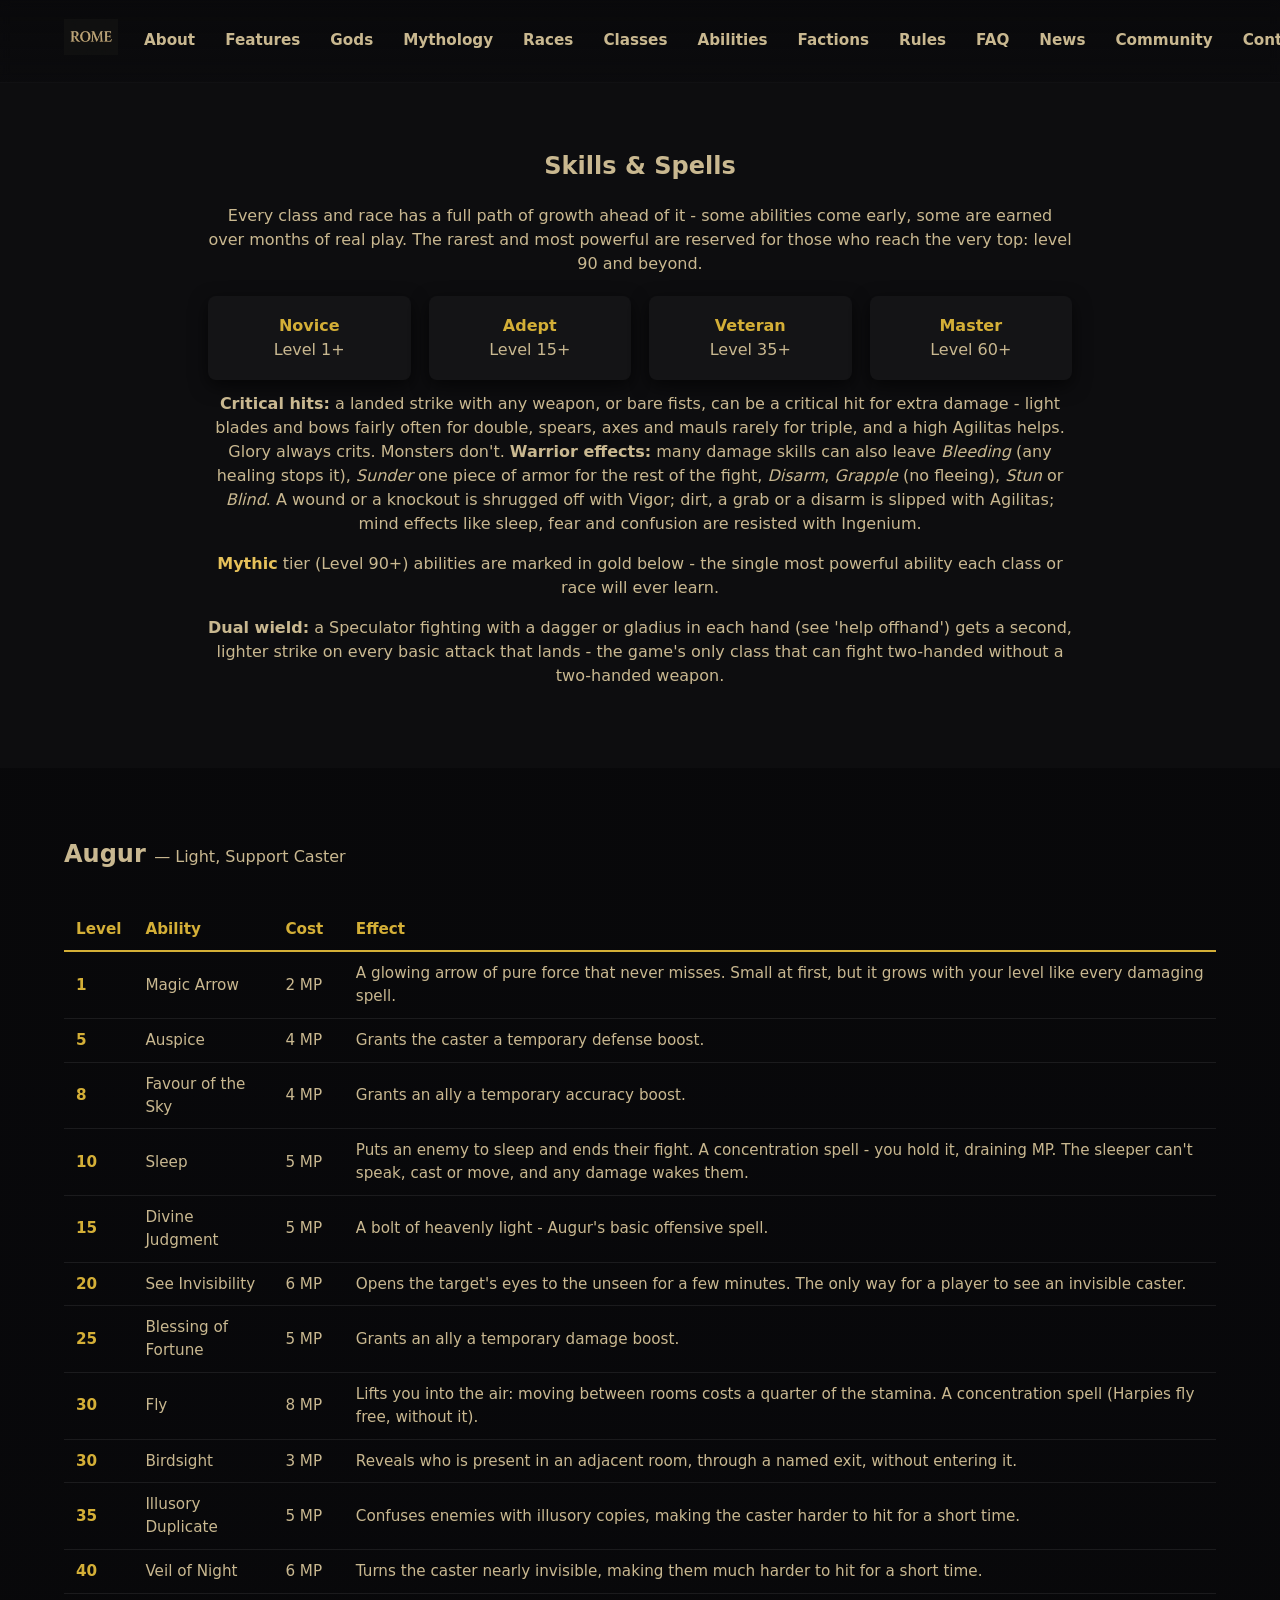
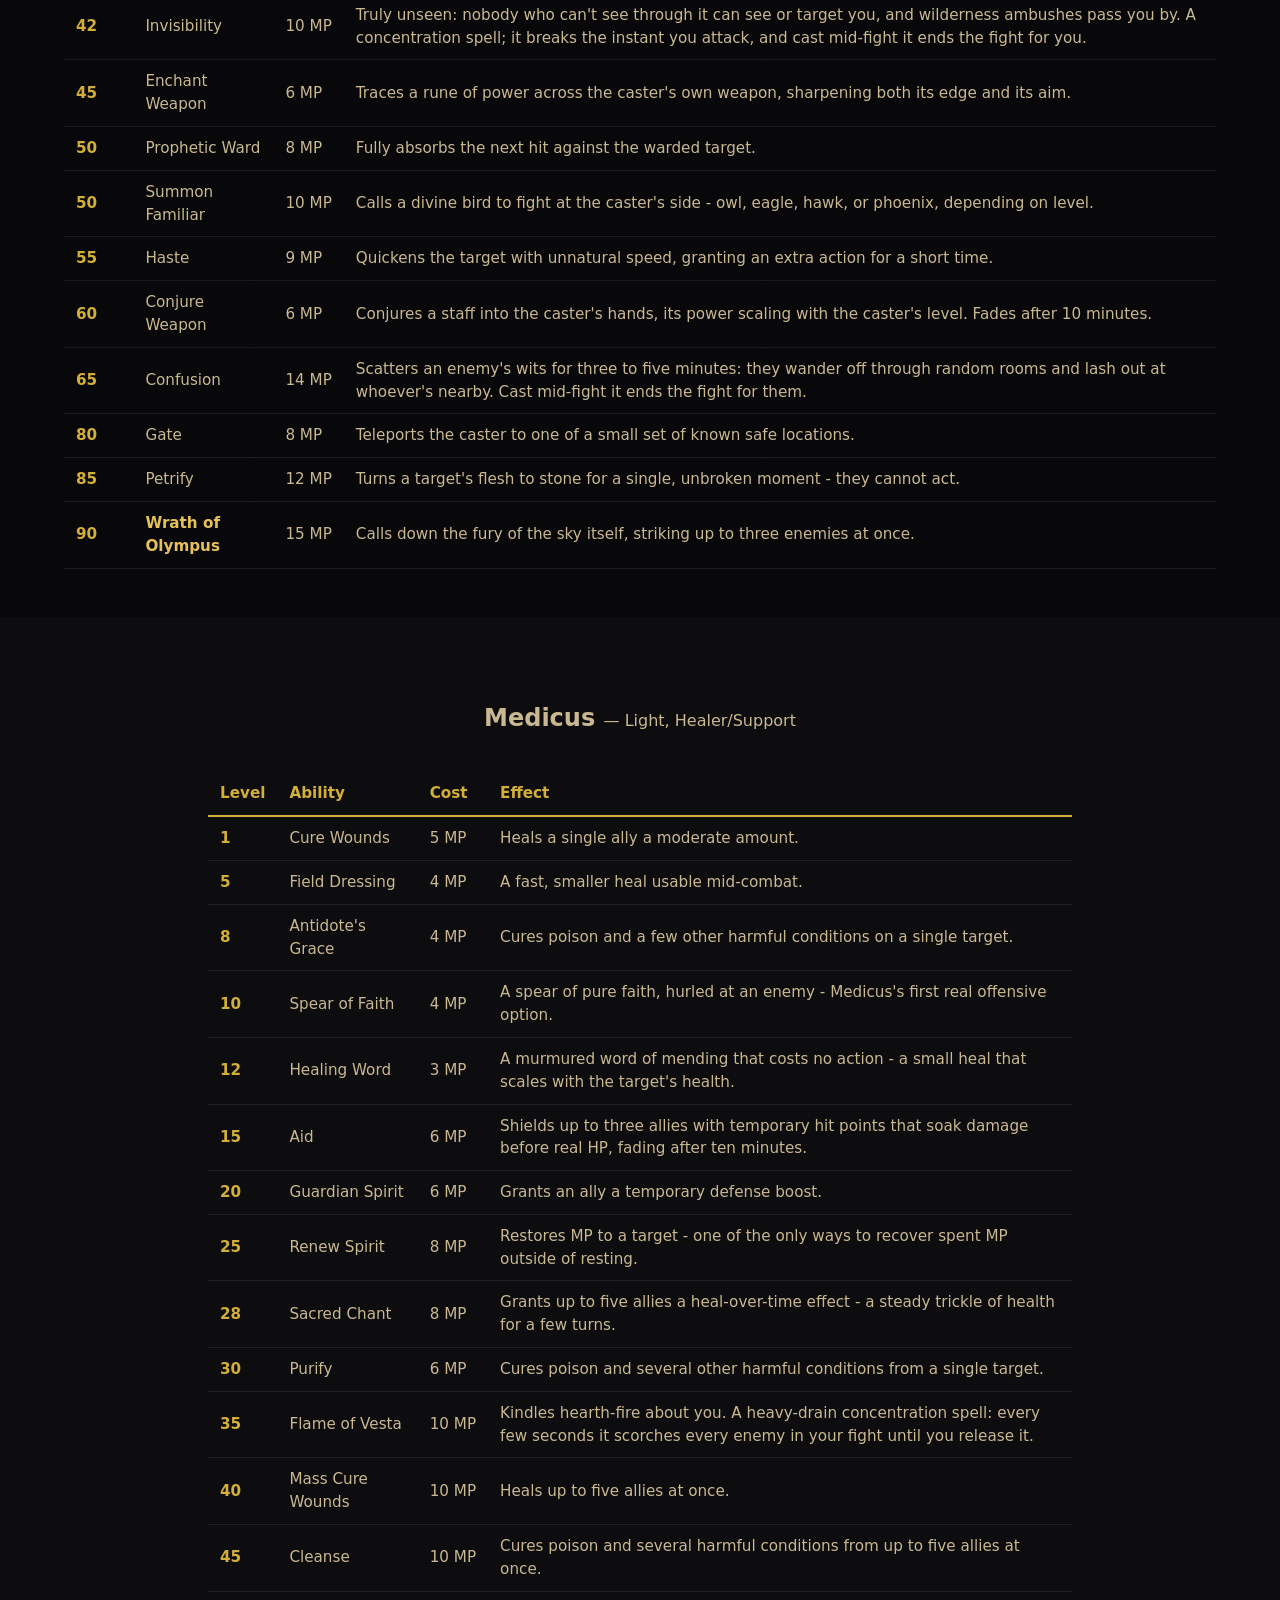
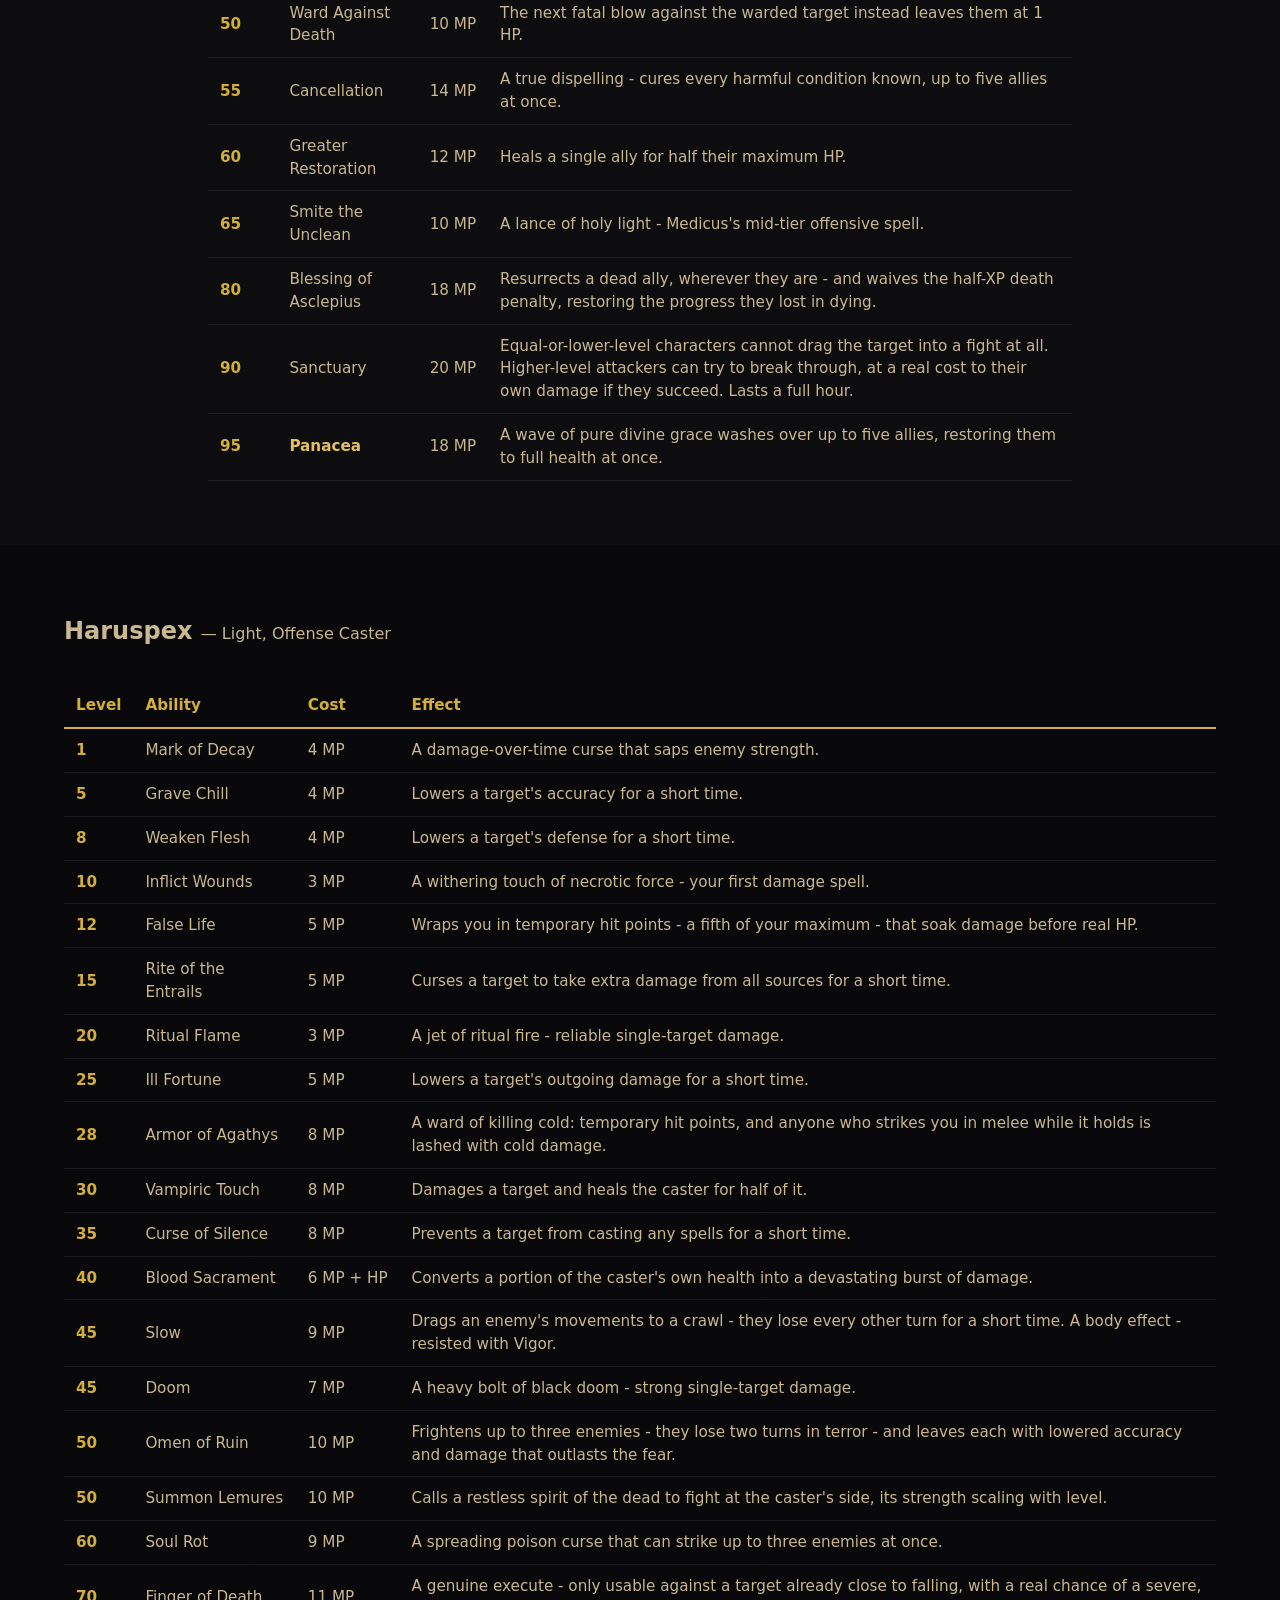
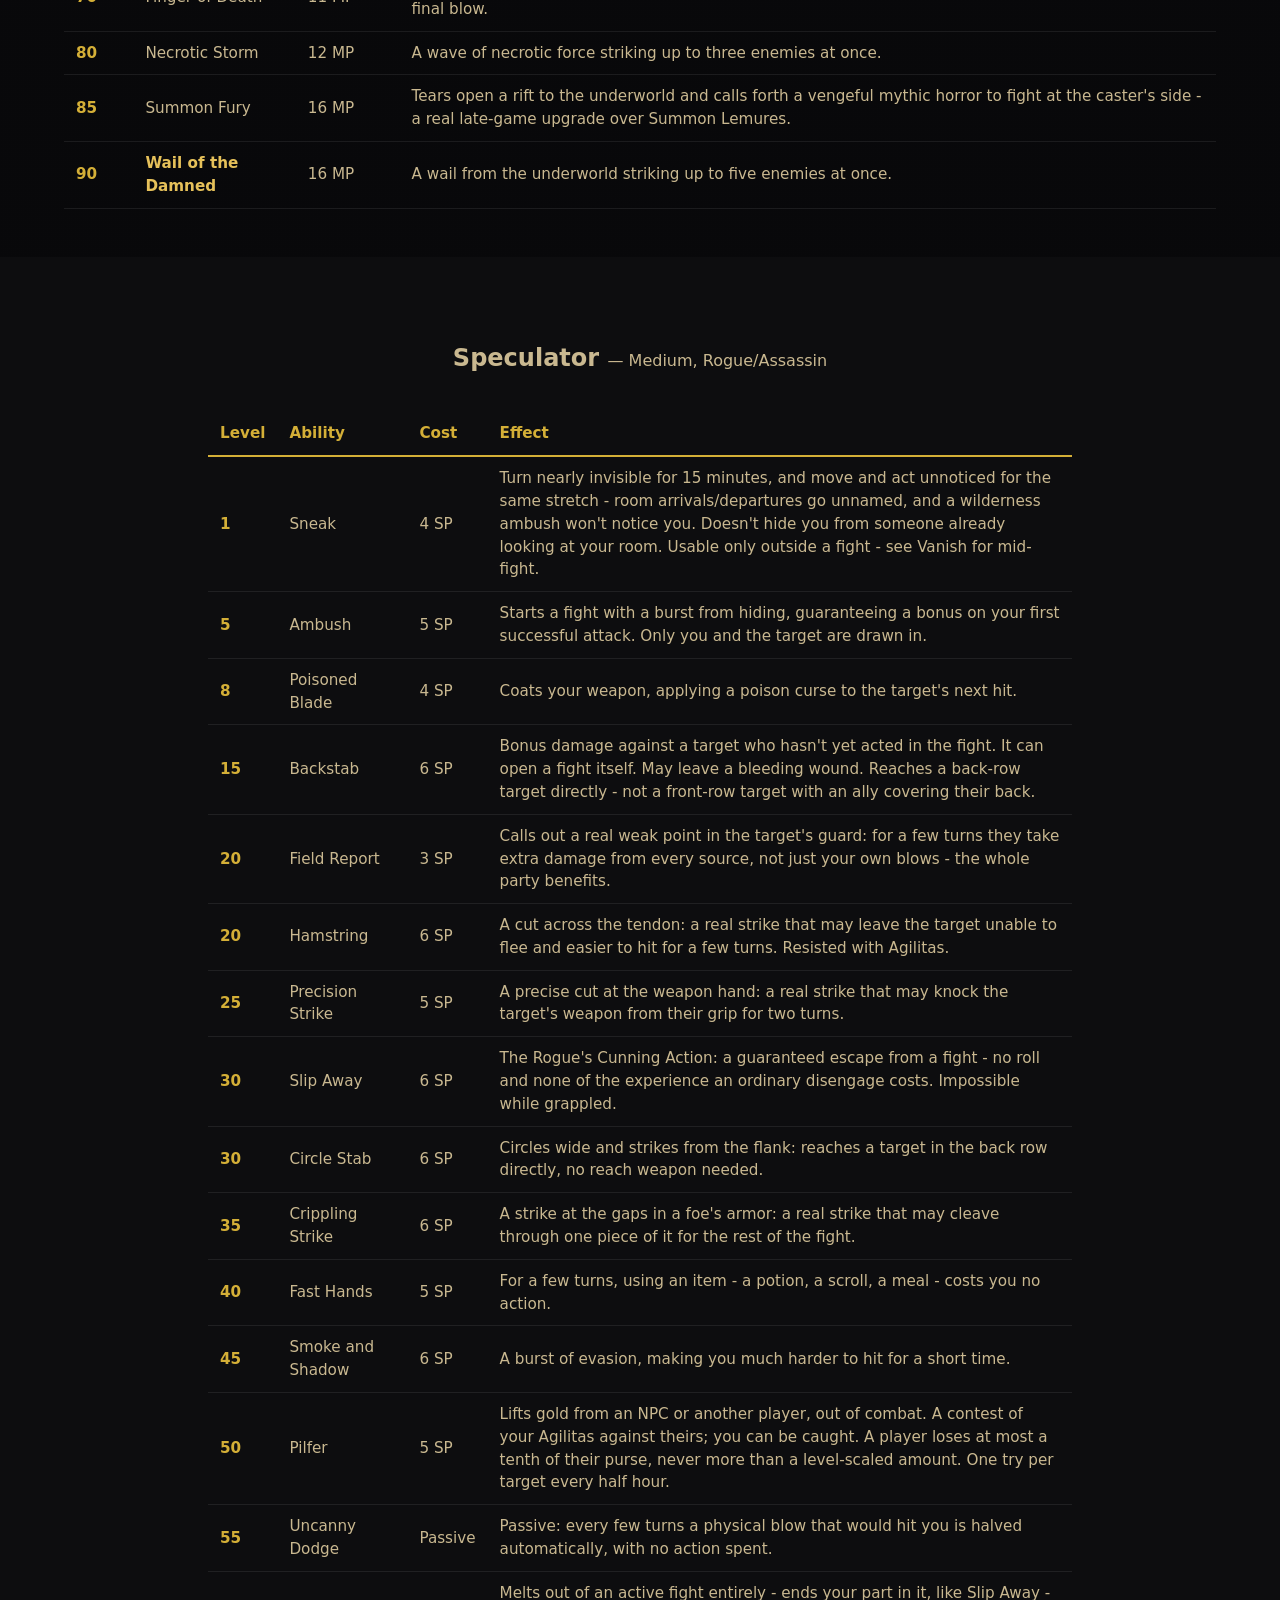
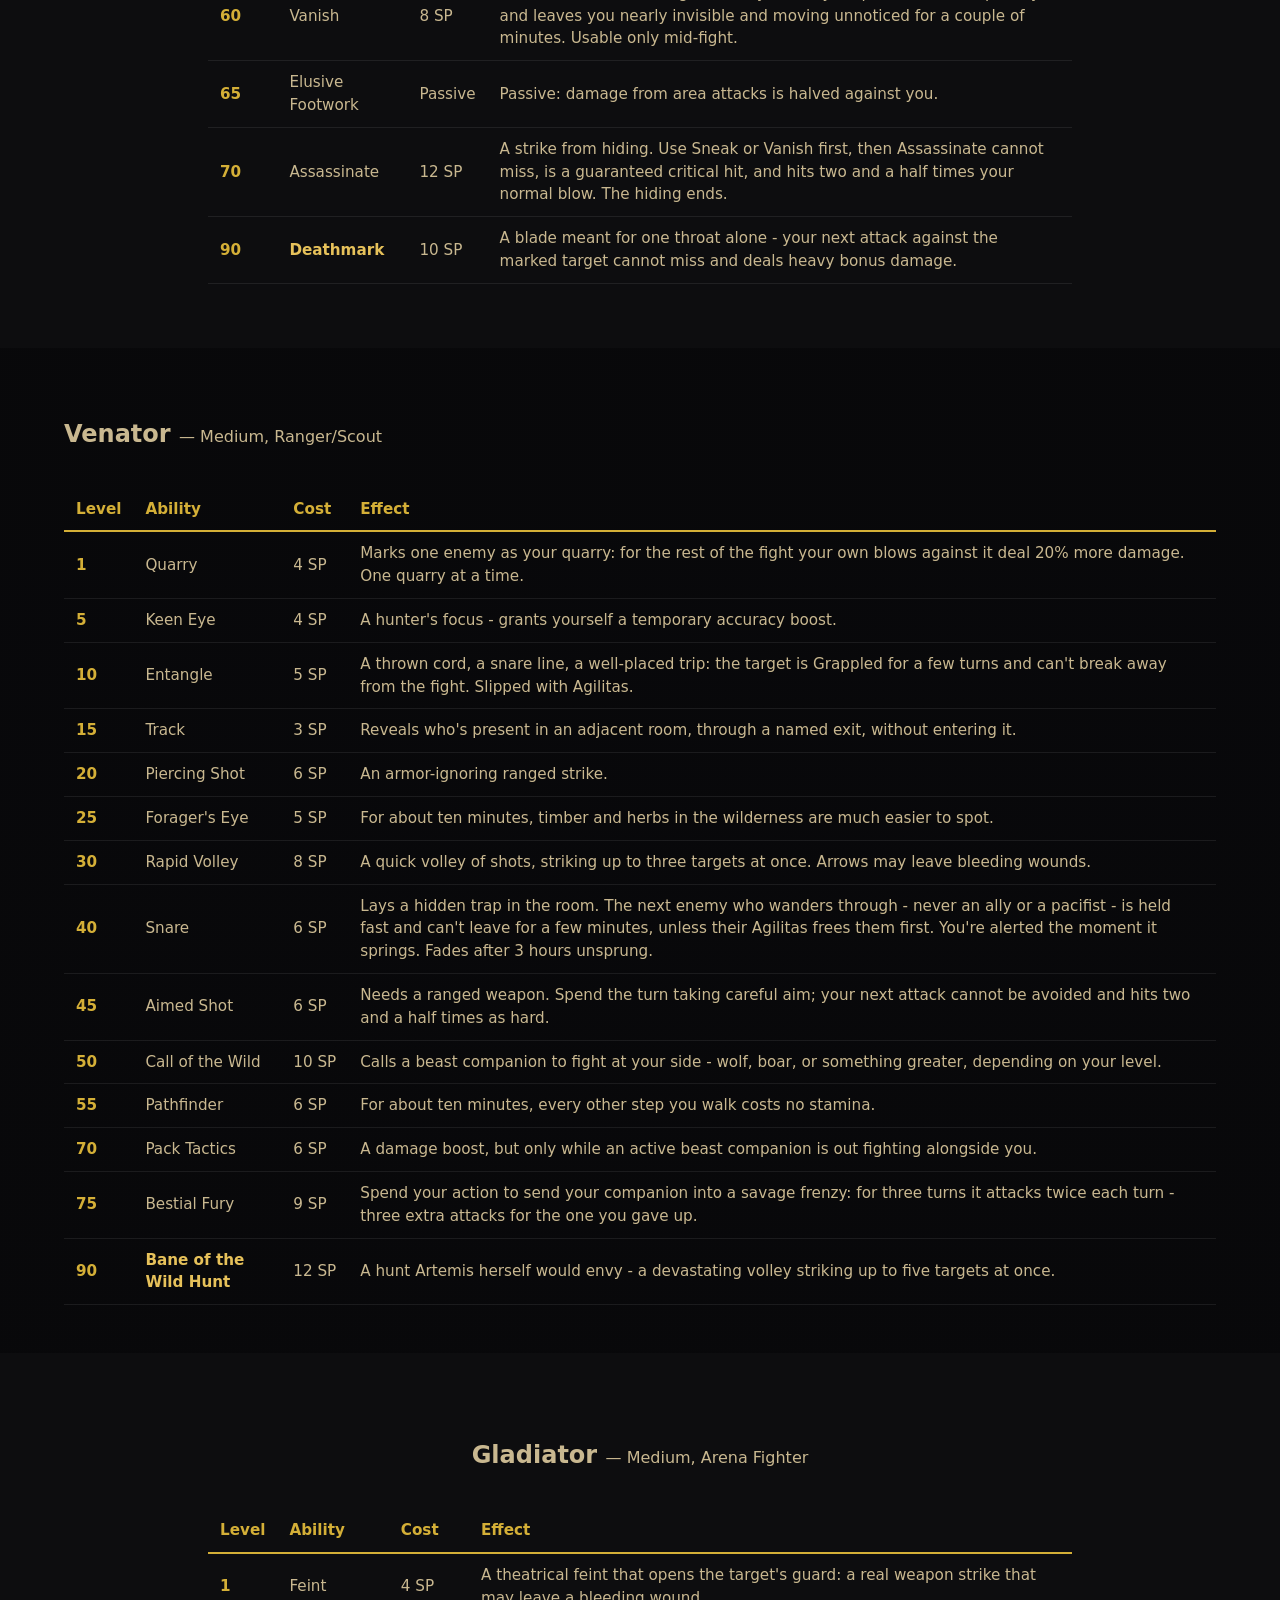
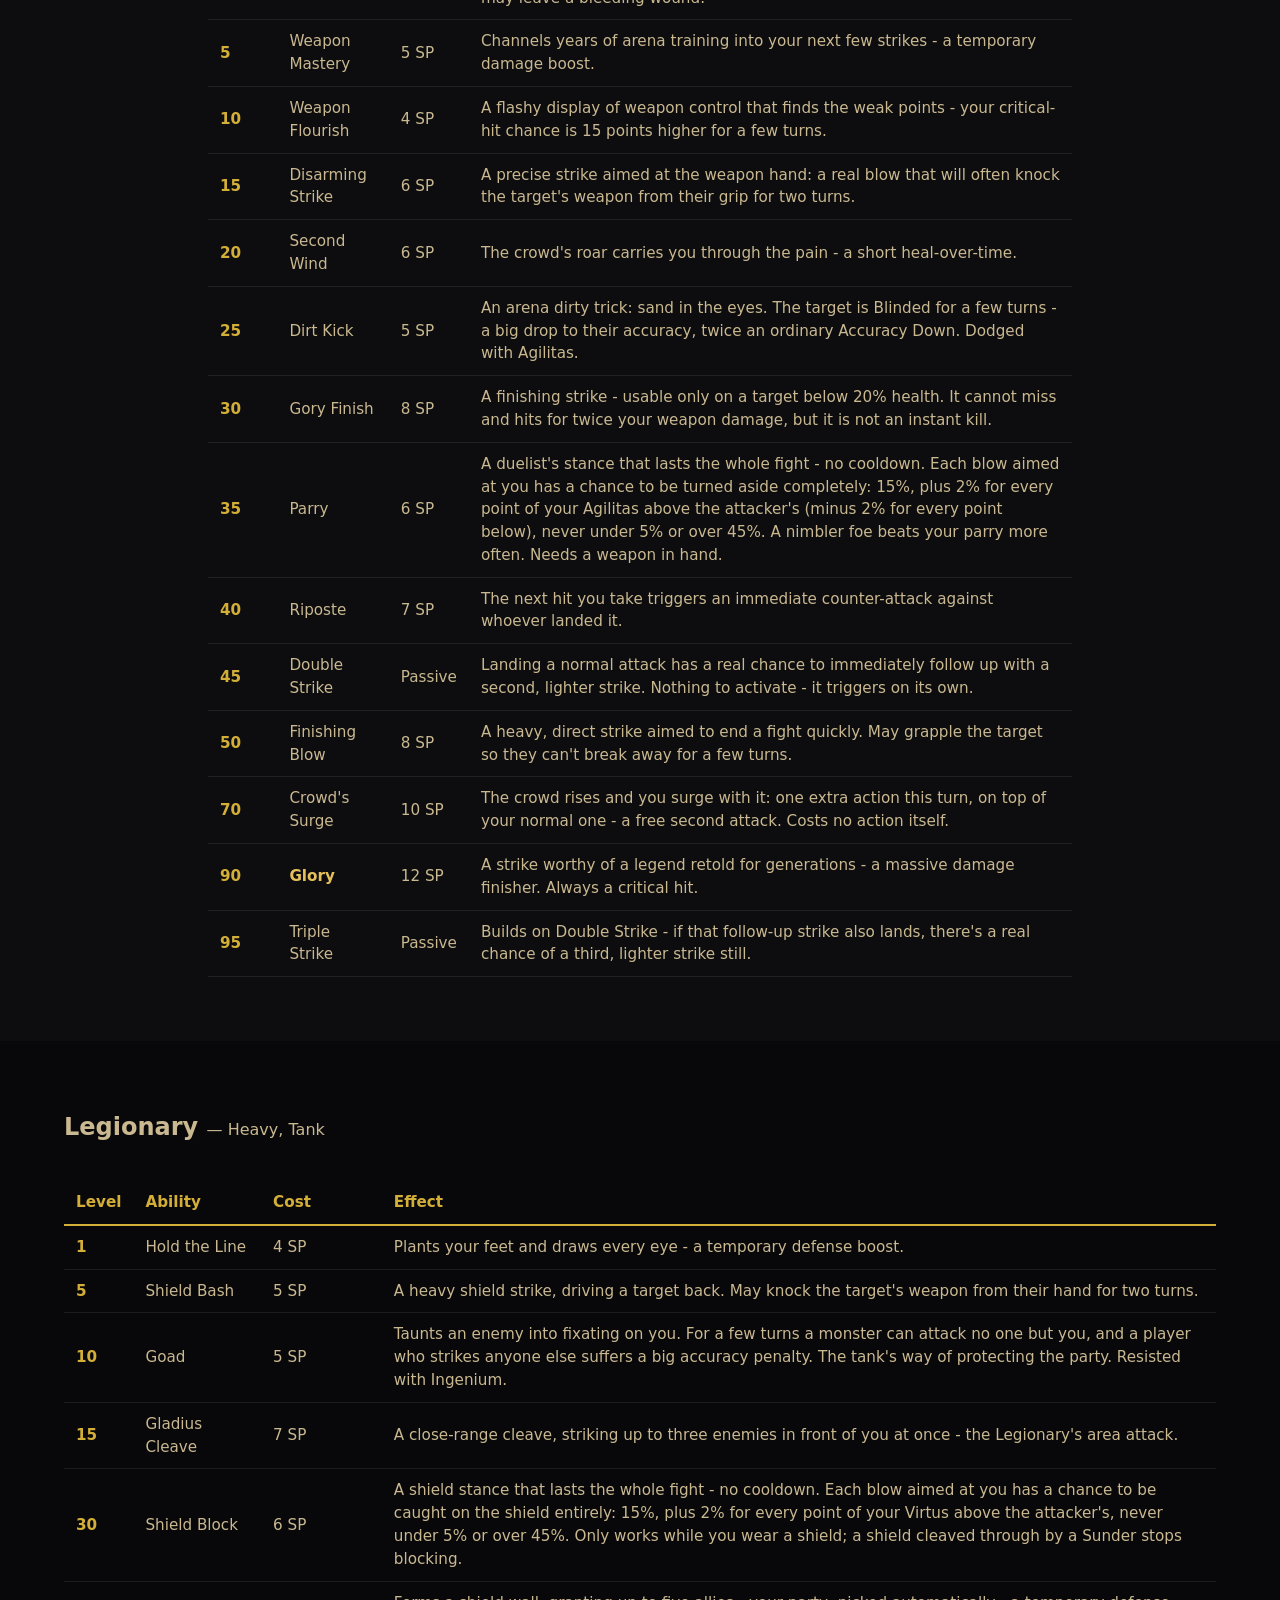
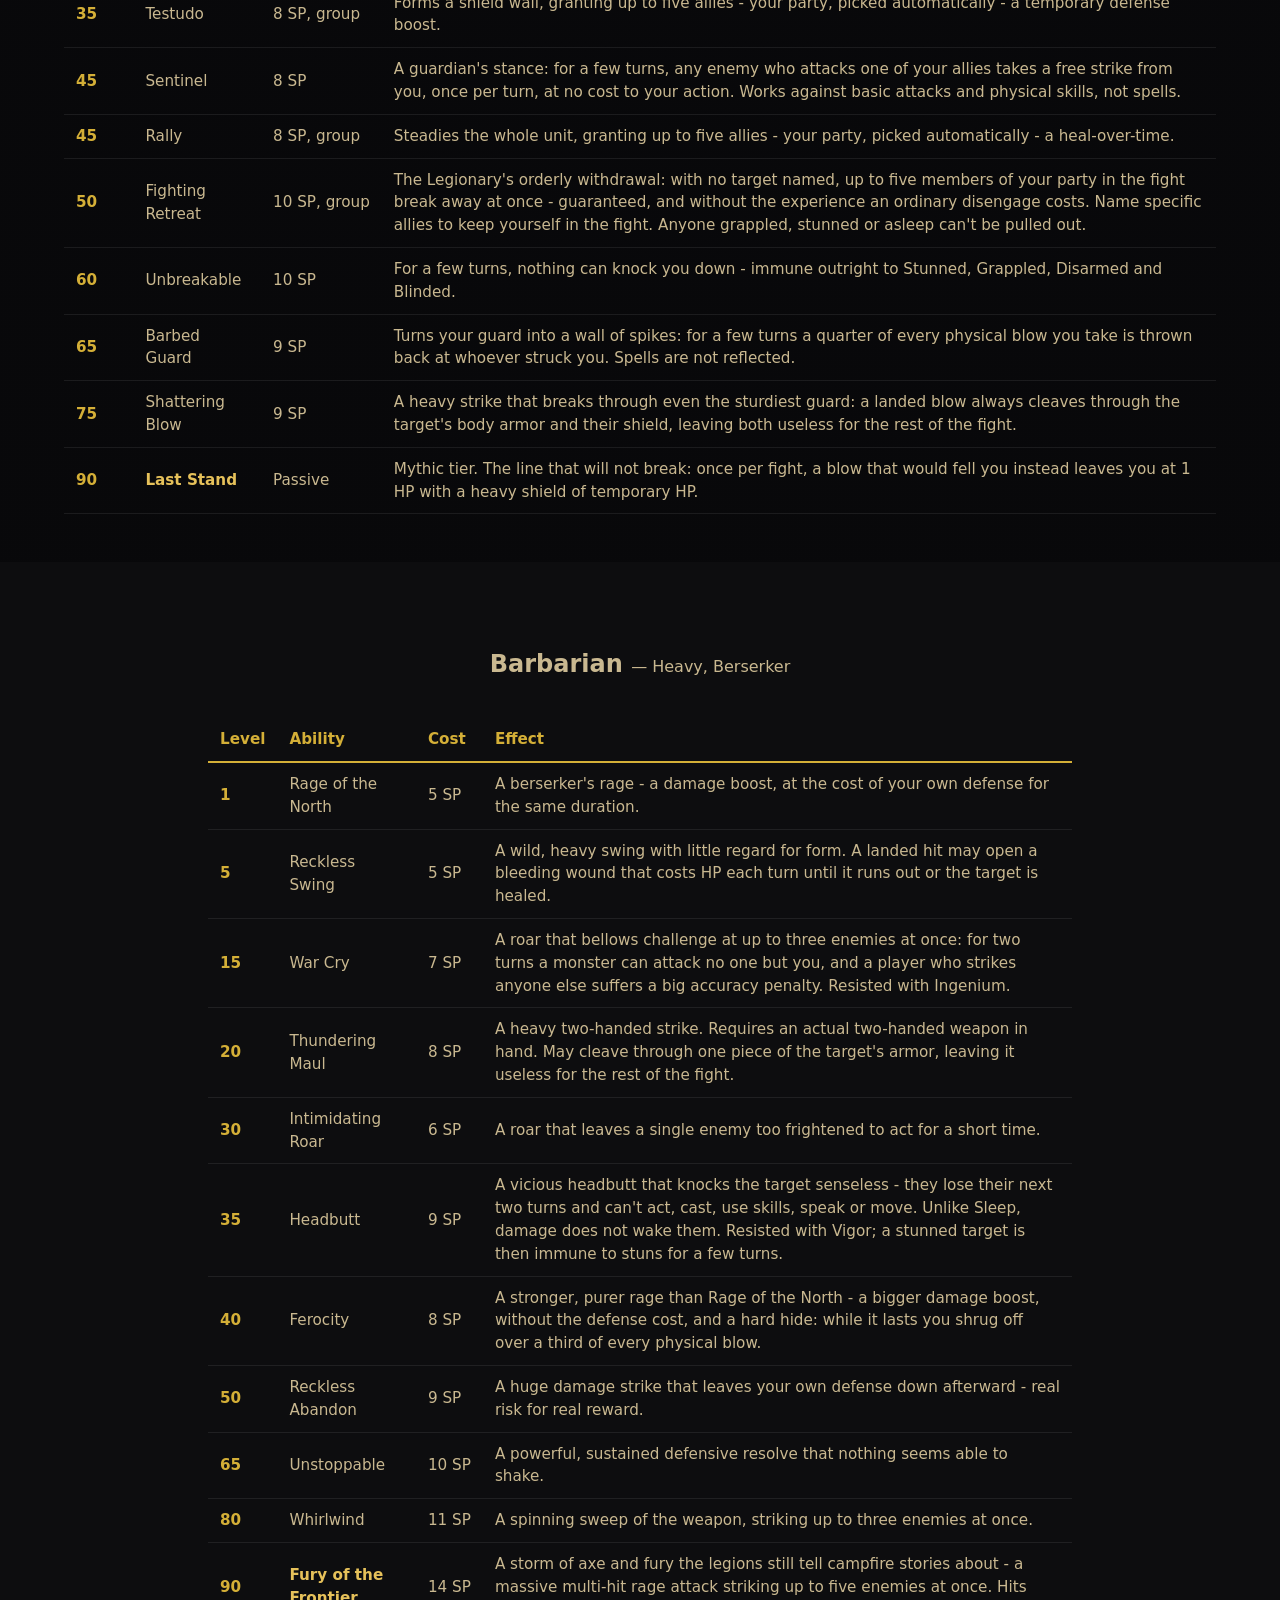
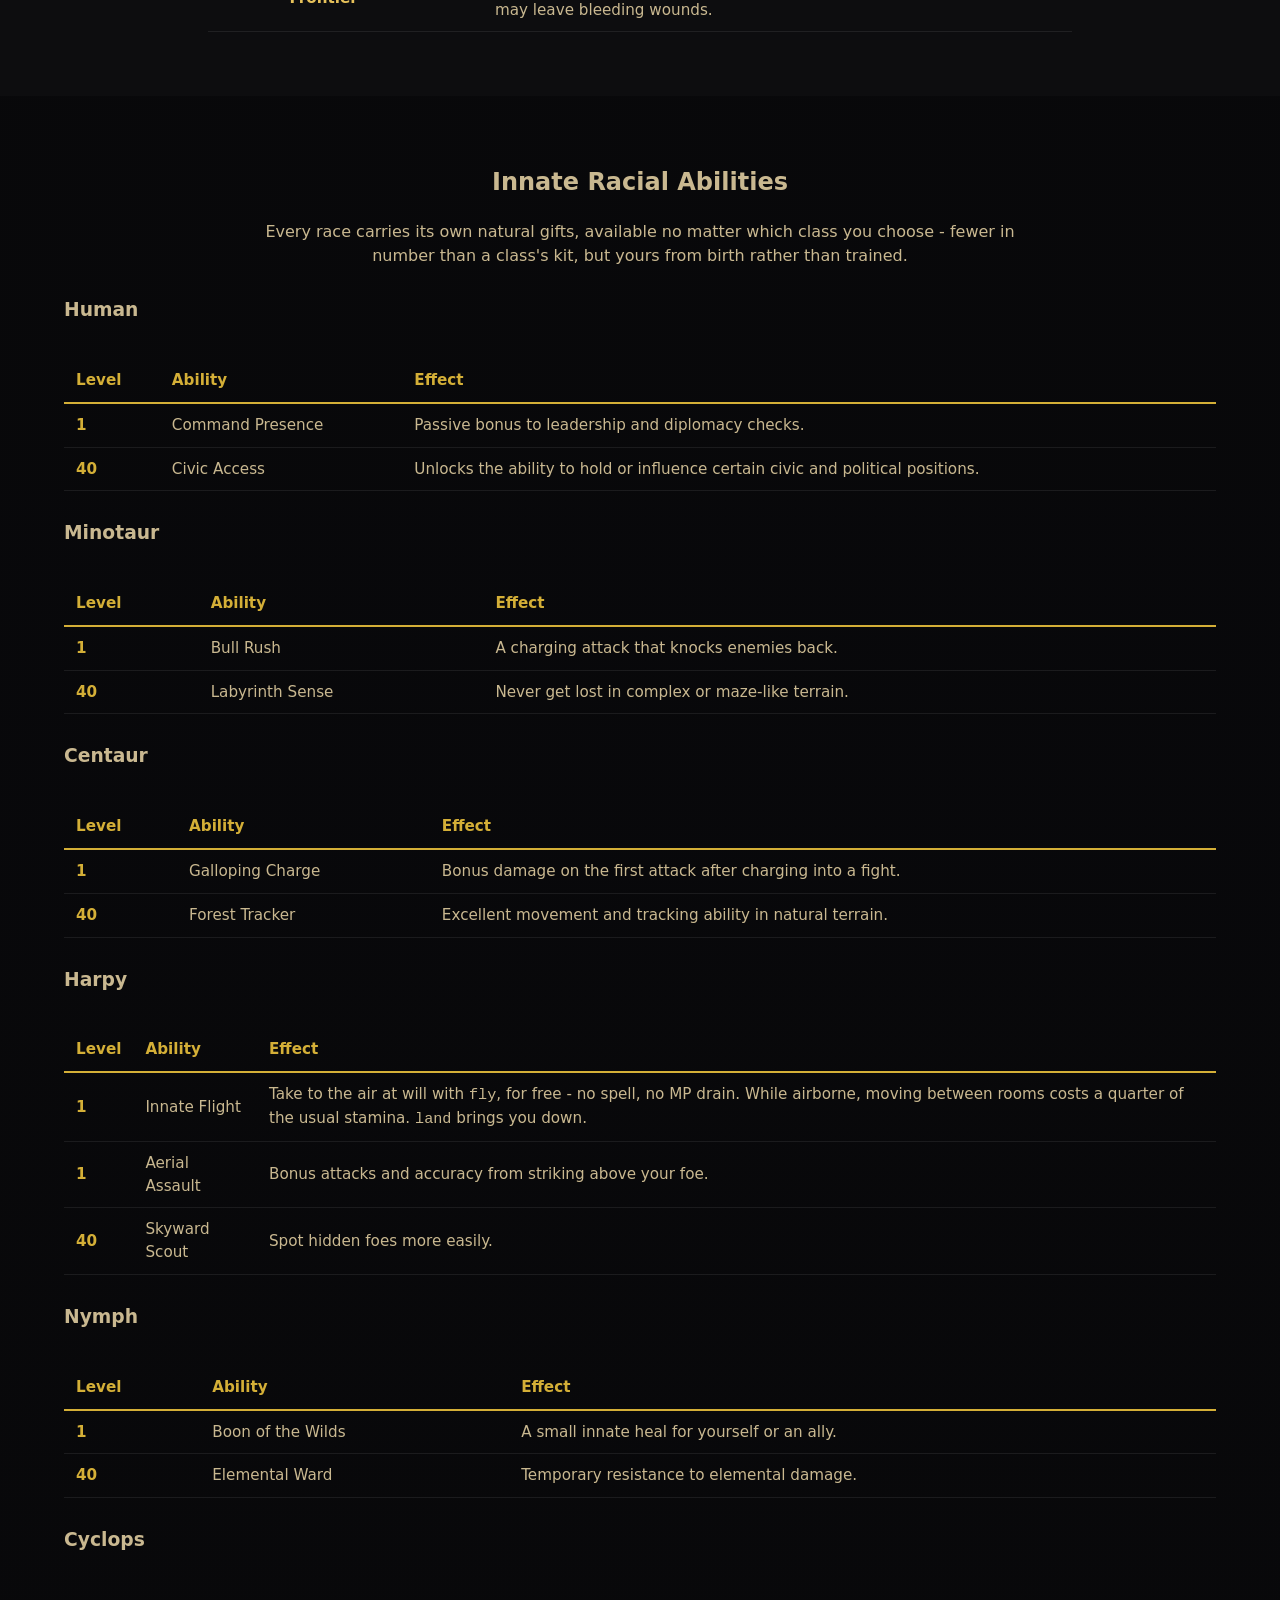
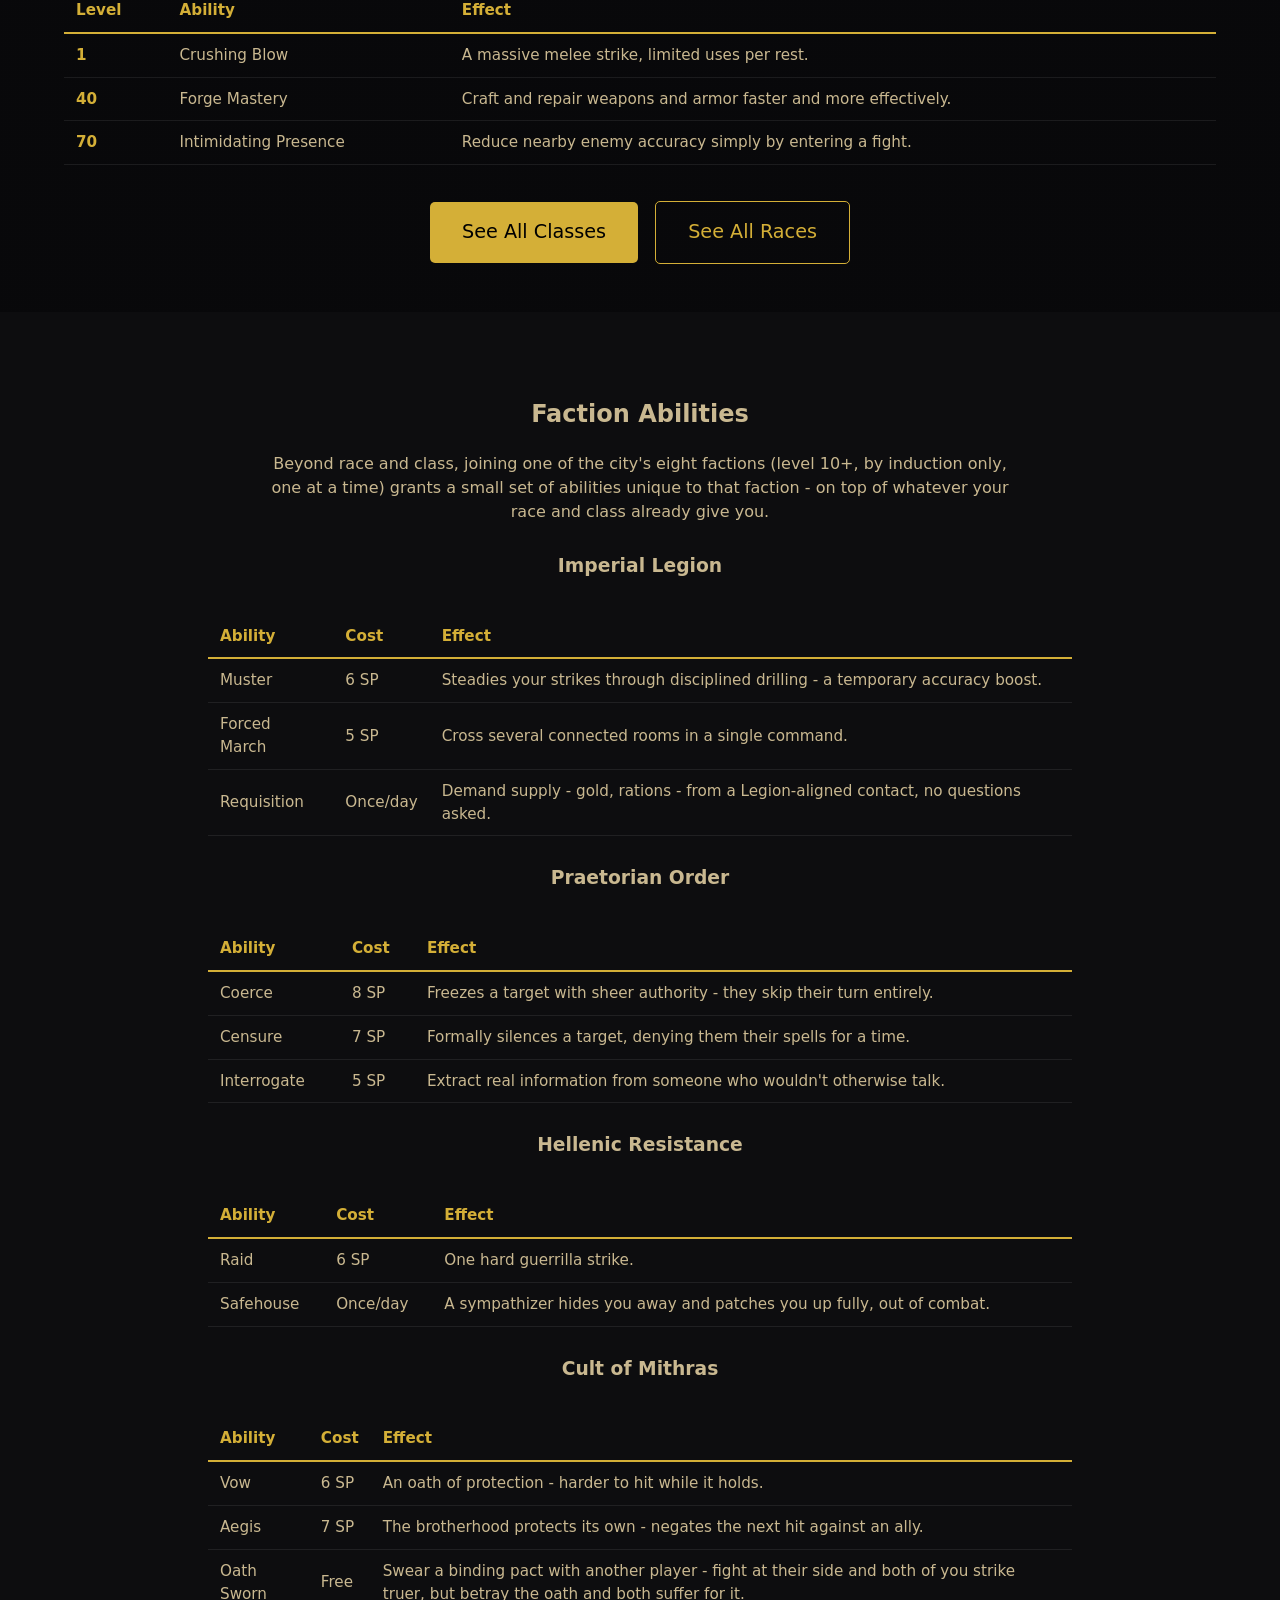
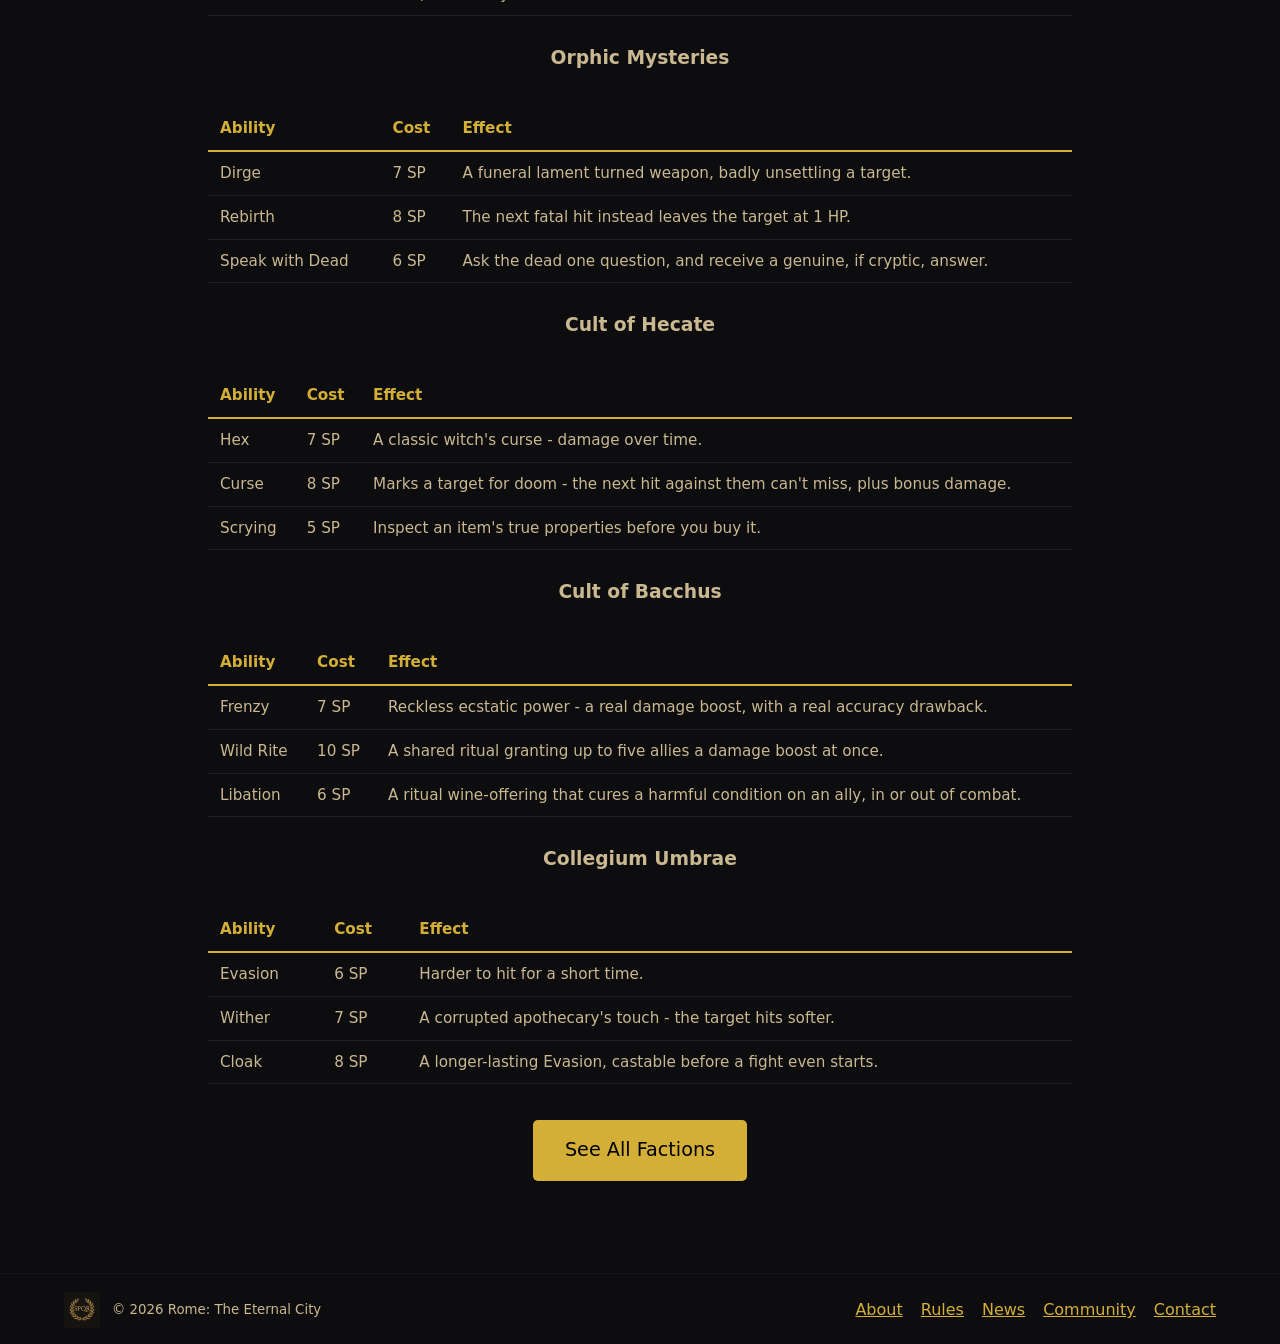
==== commit 085dbc7f: "Legionary rework, dual wield, Circle Stab/Hamstring, Backstab flank rule, Snare trap, Sneak/Vanish s" ====
--- a/website/abilities.html
+++ b/website/abilities.html
@@ -63,6 +63,7 @@
         </div>
         <p class="lede" style="margin-top:12px;"><strong>Critical hits:</strong> a landed strike with any weapon, or bare fists, can be a critical hit for extra damage - light blades and bows fairly often for double, spears, axes and mauls rarely for triple, and a high Agilitas helps. Glory always crits. Monsters don't. <strong>Warrior effects:</strong> many damage skills can also leave <em>Bleeding</em> (any healing stops it), <em>Sunder</em> one piece of armor for the rest of the fight, <em>Disarm</em>, <em>Grapple</em> (no fleeing), <em>Stun</em> or <em>Blind</em>. A wound or a knockout is shrugged off with Vigor; dirt, a grab or a disarm is slipped with Agilitas; mind effects like sleep, fear and confusion are resisted with Ingenium.</p>
         <p class="lede" style="margin-top:12px;"><span class="tier-mythic">Mythic</span> tier (Level 90+) abilities are marked in gold below - the single most powerful ability each class or race will ever learn.</p>
+        <p class="lede" style="margin-top:12px;"><strong>Dual wield:</strong> a Speculator fighting with a dagger or gladius in each hand (see 'help offhand') gets a second, lighter strike on every basic attack that lands - the game's only class that can fight two-handed without a two-handed weapon.</p>
       </div>
     </section>
 
@@ -171,22 +172,24 @@
         <div class="table-wrap">
         <table class="ability-table">
           <tr><th>Level</th><th>Ability</th><th>Cost</th><th>Effect</th></tr>
-          <tr><td class="lvl">1</td><td>Sneak</td><td class="cost">SP</td><td>Turn nearly invisible, making yourself much harder to hit. Usable in or out of combat.</td></tr>
-          <tr><td class="lvl">5</td><td>Ambush</td><td class="cost">SP</td><td>Starts a fight with a burst from hiding, guaranteeing a bonus on your first successful attack. Only you and the target are drawn in.</td></tr>
-          <tr><td class="lvl">8</td><td>Poisoned Blade</td><td class="cost">SP</td><td>Coats your weapon, applying a poison curse to the target's next hit.</td></tr>
-          <tr><td class="lvl">15</td><td>Backstab</td><td class="cost">SP</td><td>Bonus damage against a target who hasn't yet acted in the fight. It can open a fight itself. May leave a bleeding wound.</td></tr>
-          <tr><td class="lvl">20</td><td>Field Report</td><td class="cost">SP</td><td>Reveals a target's current HP and conditions to your whole party at once.</td></tr>
-          <tr><td class="lvl">25</td><td>Precision Strike</td><td class="cost">SP</td><td>A precise cut at the weapon hand: a real strike that may knock the target's weapon from their grip for two turns.</td></tr>
-          <tr><td class="lvl">30</td><td>Slip Away</td><td class="cost">SP</td><td>The Rogue's Cunning Action: a guaranteed escape from a fight - no roll and none of the experience an ordinary disengage costs. Impossible while grappled.</td></tr>
-          <tr><td class="lvl">35</td><td>Crippling Strike</td><td class="cost">SP</td><td>A strike at the gaps in a foe's armor: a real strike that may cleave through one piece of it for the rest of the fight.</td></tr>
-          <tr><td class="lvl">40</td><td>Fast Hands</td><td class="cost">SP</td><td>For a few turns, using an item - a potion, a scroll, a meal - costs you no action.</td></tr>
-          <tr><td class="lvl">45</td><td>Smoke and Shadow</td><td class="cost">SP</td><td>A burst of evasion, making you much harder to hit for a short time.</td></tr>
-          <tr><td class="lvl">50</td><td>Pilfer</td><td class="cost">SP</td><td>Lifts gold from an NPC or another player, out of combat. A contest of your Agilitas against theirs; you can be caught. A player loses at most a tenth of their purse, never more than a level-scaled amount. One try per target every half hour.</td></tr>
+          <tr><td class="lvl">1</td><td>Sneak</td><td class="cost">4 SP</td><td>Turn nearly invisible for 15 minutes, and move and act unnoticed for the same stretch - room arrivals/departures go unnamed, and a wilderness ambush won't notice you. Doesn't hide you from someone already looking at your room. Usable only outside a fight - see Vanish for mid-fight.</td></tr>
+          <tr><td class="lvl">5</td><td>Ambush</td><td class="cost">5 SP</td><td>Starts a fight with a burst from hiding, guaranteeing a bonus on your first successful attack. Only you and the target are drawn in.</td></tr>
+          <tr><td class="lvl">8</td><td>Poisoned Blade</td><td class="cost">4 SP</td><td>Coats your weapon, applying a poison curse to the target's next hit.</td></tr>
+          <tr><td class="lvl">15</td><td>Backstab</td><td class="cost">6 SP</td><td>Bonus damage against a target who hasn't yet acted in the fight. It can open a fight itself. May leave a bleeding wound. Reaches a back-row target directly - not a front-row target with an ally covering their back.</td></tr>
+          <tr><td class="lvl">20</td><td>Field Report</td><td class="cost">3 SP</td><td>Calls out a real weak point in the target's guard: for a few turns they take extra damage from every source, not just your own blows - the whole party benefits.</td></tr>
+          <tr><td class="lvl">20</td><td>Hamstring</td><td class="cost">6 SP</td><td>A cut across the tendon: a real strike that may leave the target unable to flee and easier to hit for a few turns. Resisted with Agilitas.</td></tr>
+          <tr><td class="lvl">25</td><td>Precision Strike</td><td class="cost">5 SP</td><td>A precise cut at the weapon hand: a real strike that may knock the target's weapon from their grip for two turns.</td></tr>
+          <tr><td class="lvl">30</td><td>Slip Away</td><td class="cost">6 SP</td><td>The Rogue's Cunning Action: a guaranteed escape from a fight - no roll and none of the experience an ordinary disengage costs. Impossible while grappled.</td></tr>
+          <tr><td class="lvl">30</td><td>Circle Stab</td><td class="cost">6 SP</td><td>Circles wide and strikes from the flank: reaches a target in the back row directly, no reach weapon needed.</td></tr>
+          <tr><td class="lvl">35</td><td>Crippling Strike</td><td class="cost">6 SP</td><td>A strike at the gaps in a foe's armor: a real strike that may cleave through one piece of it for the rest of the fight.</td></tr>
+          <tr><td class="lvl">40</td><td>Fast Hands</td><td class="cost">5 SP</td><td>For a few turns, using an item - a potion, a scroll, a meal - costs you no action.</td></tr>
+          <tr><td class="lvl">45</td><td>Smoke and Shadow</td><td class="cost">6 SP</td><td>A burst of evasion, making you much harder to hit for a short time.</td></tr>
+          <tr><td class="lvl">50</td><td>Pilfer</td><td class="cost">5 SP</td><td>Lifts gold from an NPC or another player, out of combat. A contest of your Agilitas against theirs; you can be caught. A player loses at most a tenth of their purse, never more than a level-scaled amount. One try per target every half hour.</td></tr>
           <tr><td class="lvl">55</td><td>Uncanny Dodge</td><td class="cost">Passive</td><td>Passive: every few turns a physical blow that would hit you is halved automatically, with no action spent.</td></tr>
-          <tr><td class="lvl">60</td><td>Vanish</td><td class="cost">SP</td><td>A stronger, longer invisibility - usable mid-fight, not just before one.</td></tr>
+          <tr><td class="lvl">60</td><td>Vanish</td><td class="cost">8 SP</td><td>Melts out of an active fight entirely - ends your part in it, like Slip Away - and leaves you nearly invisible and moving unnoticed for a couple of minutes. Usable only mid-fight.</td></tr>
           <tr><td class="lvl">65</td><td>Elusive Footwork</td><td class="cost">Passive</td><td>Passive: damage from area attacks is halved against you.</td></tr>
-          <tr><td class="lvl">70</td><td>Assassinate</td><td class="cost">SP</td><td>A strike from hiding. Use Sneak or Vanish first, then Assassinate cannot miss, is a guaranteed critical hit, and hits two and a half times your normal blow. The hiding ends.</td></tr>
-          <tr><td class="lvl tier-mythic">90</td><td class="tier-mythic">Deathmark</td><td class="cost">SP</td><td>A blade meant for one throat alone - your next attack against the marked target cannot miss and deals heavy bonus damage.</td></tr>
+          <tr><td class="lvl">70</td><td>Assassinate</td><td class="cost">12 SP</td><td>A strike from hiding. Use Sneak or Vanish first, then Assassinate cannot miss, is a guaranteed critical hit, and hits two and a half times your normal blow. The hiding ends.</td></tr>
+          <tr><td class="lvl tier-mythic">90</td><td class="tier-mythic">Deathmark</td><td class="cost">10 SP</td><td>A blade meant for one throat alone - your next attack against the marked target cannot miss and deals heavy bonus damage.</td></tr>
         </table>
         </div>
       </div>
@@ -199,20 +202,20 @@
         <div class="table-wrap">
         <table class="ability-table">
           <tr><th>Level</th><th>Ability</th><th>Cost</th><th>Effect</th></tr>
-          <tr><td class="lvl">1</td><td>Quarry</td><td class="cost">SP</td><td>Marks one enemy as your quarry: for the rest of the fight your own blows against it deal 20% more damage. One quarry at a time.</td></tr>
-          <tr><td class="lvl">5</td><td>Keen Eye</td><td class="cost">SP</td><td>A hunter's focus - grants yourself a temporary accuracy boost.</td></tr>
-          <tr><td class="lvl">10</td><td>Entangle</td><td class="cost">SP</td><td>A thrown cord, a snare line, a well-placed trip: the target is Grappled for a few turns and can't break away from the fight. Slipped with Agilitas.</td></tr>
-          <tr><td class="lvl">15</td><td>Track</td><td class="cost">SP</td><td>Reveals who's present in an adjacent room, through a named exit, without entering it.</td></tr>
-          <tr><td class="lvl">20</td><td>Piercing Shot</td><td class="cost">SP</td><td>An armor-ignoring ranged strike.</td></tr>
-          <tr><td class="lvl">25</td><td>Forager's Eye</td><td class="cost">SP</td><td>For about ten minutes, timber and herbs in the wilderness are much easier to spot.</td></tr>
-          <tr><td class="lvl">30</td><td>Rapid Volley</td><td class="cost">SP</td><td>A quick volley of shots, striking up to three targets at once. Arrows may leave bleeding wounds.</td></tr>
-          <tr><td class="lvl">40</td><td>Snare</td><td class="cost">SP</td><td>A hidden spiked trap that catches whatever springs it: a hit that leaves a bleeding wound. The target's Agilitas lets them spring free.</td></tr>
-          <tr><td class="lvl">45</td><td>Aimed Shot</td><td class="cost">SP</td><td>Needs a ranged weapon. Spend the turn taking careful aim; your next attack cannot be avoided and hits two and a half times as hard.</td></tr>
-          <tr><td class="lvl">50</td><td>Call of the Wild</td><td class="cost">SP</td><td>Calls a beast companion to fight at your side - wolf, boar, or something greater, depending on your level.</td></tr>
-          <tr><td class="lvl">55</td><td>Pathfinder</td><td class="cost">SP</td><td>For about ten minutes, every other step you walk costs no stamina.</td></tr>
-          <tr><td class="lvl">70</td><td>Pack Tactics</td><td class="cost">SP</td><td>A damage boost, but only while an active beast companion is out fighting alongside you.</td></tr>
-          <tr><td class="lvl">75</td><td>Bestial Fury</td><td class="cost">SP</td><td>Spend your action to send your companion into a savage frenzy: for three turns it attacks twice each turn - three extra attacks for the one you gave up.</td></tr>
-          <tr><td class="lvl tier-mythic">90</td><td class="tier-mythic">Bane of the Wild Hunt</td><td class="cost">SP</td><td>A hunt Artemis herself would envy - a devastating volley striking up to five targets at once.</td></tr>
+          <tr><td class="lvl">1</td><td>Quarry</td><td class="cost">4 SP</td><td>Marks one enemy as your quarry: for the rest of the fight your own blows against it deal 20% more damage. One quarry at a time.</td></tr>
+          <tr><td class="lvl">5</td><td>Keen Eye</td><td class="cost">4 SP</td><td>A hunter's focus - grants yourself a temporary accuracy boost.</td></tr>
+          <tr><td class="lvl">10</td><td>Entangle</td><td class="cost">5 SP</td><td>A thrown cord, a snare line, a well-placed trip: the target is Grappled for a few turns and can't break away from the fight. Slipped with Agilitas.</td></tr>
+          <tr><td class="lvl">15</td><td>Track</td><td class="cost">3 SP</td><td>Reveals who's present in an adjacent room, through a named exit, without entering it.</td></tr>
+          <tr><td class="lvl">20</td><td>Piercing Shot</td><td class="cost">6 SP</td><td>An armor-ignoring ranged strike.</td></tr>
+          <tr><td class="lvl">25</td><td>Forager's Eye</td><td class="cost">5 SP</td><td>For about ten minutes, timber and herbs in the wilderness are much easier to spot.</td></tr>
+          <tr><td class="lvl">30</td><td>Rapid Volley</td><td class="cost">8 SP</td><td>A quick volley of shots, striking up to three targets at once. Arrows may leave bleeding wounds.</td></tr>
+          <tr><td class="lvl">40</td><td>Snare</td><td class="cost">6 SP</td><td>Lays a hidden trap in the room. The next enemy who wanders through - never an ally or a pacifist - is held fast and can't leave for a few minutes, unless their Agilitas frees them first. You're alerted the moment it springs. Fades after 3 hours unsprung.</td></tr>
+          <tr><td class="lvl">45</td><td>Aimed Shot</td><td class="cost">6 SP</td><td>Needs a ranged weapon. Spend the turn taking careful aim; your next attack cannot be avoided and hits two and a half times as hard.</td></tr>
+          <tr><td class="lvl">50</td><td>Call of the Wild</td><td class="cost">10 SP</td><td>Calls a beast companion to fight at your side - wolf, boar, or something greater, depending on your level.</td></tr>
+          <tr><td class="lvl">55</td><td>Pathfinder</td><td class="cost">6 SP</td><td>For about ten minutes, every other step you walk costs no stamina.</td></tr>
+          <tr><td class="lvl">70</td><td>Pack Tactics</td><td class="cost">6 SP</td><td>A damage boost, but only while an active beast companion is out fighting alongside you.</td></tr>
+          <tr><td class="lvl">75</td><td>Bestial Fury</td><td class="cost">9 SP</td><td>Spend your action to send your companion into a savage frenzy: for three turns it attacks twice each turn - three extra attacks for the one you gave up.</td></tr>
+          <tr><td class="lvl tier-mythic">90</td><td class="tier-mythic">Bane of the Wild Hunt</td><td class="cost">12 SP</td><td>A hunt Artemis herself would envy - a devastating volley striking up to five targets at once.</td></tr>
         </table>
         </div>
       </div>
@@ -225,19 +228,19 @@
         <div class="table-wrap">
         <table class="ability-table">
           <tr><th>Level</th><th>Ability</th><th>Cost</th><th>Effect</th></tr>
-          <tr><td class="lvl">1</td><td>Feint</td><td class="cost">SP</td><td>A theatrical feint that opens the target's guard: a real weapon strike that may leave a bleeding wound.</td></tr>
-          <tr><td class="lvl">5</td><td>Weapon Mastery</td><td class="cost">SP</td><td>Channels years of arena training into your next few strikes - a temporary damage boost.</td></tr>
-          <tr><td class="lvl">10</td><td>Weapon Flourish</td><td class="cost">SP</td><td>A flashy display of weapon control that finds the weak points - your critical-hit chance is 15 points higher for a few turns.</td></tr>
-          <tr><td class="lvl">15</td><td>Disarming Strike</td><td class="cost">SP</td><td>A precise strike aimed at the weapon hand: a real blow that will often knock the target's weapon from their grip for two turns.</td></tr>
-          <tr><td class="lvl">20</td><td>Second Wind</td><td class="cost">SP</td><td>The crowd's roar carries you through the pain - a short heal-over-time.</td></tr>
-          <tr><td class="lvl">25</td><td>Dirt Kick</td><td class="cost">SP</td><td>An arena dirty trick: sand in the eyes. The target is Blinded for a few turns - a big drop to their accuracy, twice an ordinary Accuracy Down. Dodged with Agilitas.</td></tr>
-          <tr><td class="lvl">30</td><td>Gory Finish</td><td class="cost">SP</td><td>A finishing strike - usable only on a target below 20% health. It cannot miss and hits for twice your weapon damage, but it is not an instant kill.</td></tr>
-          <tr><td class="lvl">35</td><td>Parry</td><td class="cost">SP</td><td>A duelist's stance that lasts the whole fight - no cooldown. Each blow aimed at you has a chance to be turned aside completely: 15%, plus 2% for every point of your Agilitas above the attacker's (minus 2% for every point below), never under 5% or over 45%. A nimbler foe beats your parry more often. Needs a weapon in hand.</td></tr>
-          <tr><td class="lvl">40</td><td>Riposte</td><td class="cost">SP</td><td>The next hit you take triggers an immediate counter-attack against whoever landed it.</td></tr>
+          <tr><td class="lvl">1</td><td>Feint</td><td class="cost">4 SP</td><td>A theatrical feint that opens the target's guard: a real weapon strike that may leave a bleeding wound.</td></tr>
+          <tr><td class="lvl">5</td><td>Weapon Mastery</td><td class="cost">5 SP</td><td>Channels years of arena training into your next few strikes - a temporary damage boost.</td></tr>
+          <tr><td class="lvl">10</td><td>Weapon Flourish</td><td class="cost">4 SP</td><td>A flashy display of weapon control that finds the weak points - your critical-hit chance is 15 points higher for a few turns.</td></tr>
+          <tr><td class="lvl">15</td><td>Disarming Strike</td><td class="cost">6 SP</td><td>A precise strike aimed at the weapon hand: a real blow that will often knock the target's weapon from their grip for two turns.</td></tr>
+          <tr><td class="lvl">20</td><td>Second Wind</td><td class="cost">6 SP</td><td>The crowd's roar carries you through the pain - a short heal-over-time.</td></tr>
+          <tr><td class="lvl">25</td><td>Dirt Kick</td><td class="cost">5 SP</td><td>An arena dirty trick: sand in the eyes. The target is Blinded for a few turns - a big drop to their accuracy, twice an ordinary Accuracy Down. Dodged with Agilitas.</td></tr>
+          <tr><td class="lvl">30</td><td>Gory Finish</td><td class="cost">8 SP</td><td>A finishing strike - usable only on a target below 20% health. It cannot miss and hits for twice your weapon damage, but it is not an instant kill.</td></tr>
+          <tr><td class="lvl">35</td><td>Parry</td><td class="cost">6 SP</td><td>A duelist's stance that lasts the whole fight - no cooldown. Each blow aimed at you has a chance to be turned aside completely: 15%, plus 2% for every point of your Agilitas above the attacker's (minus 2% for every point below), never under 5% or over 45%. A nimbler foe beats your parry more often. Needs a weapon in hand.</td></tr>
+          <tr><td class="lvl">40</td><td>Riposte</td><td class="cost">7 SP</td><td>The next hit you take triggers an immediate counter-attack against whoever landed it.</td></tr>
           <tr><td class="lvl">45</td><td>Double Strike</td><td class="cost">Passive</td><td>Landing a normal attack has a real chance to immediately follow up with a second, lighter strike. Nothing to activate - it triggers on its own.</td></tr>
-          <tr><td class="lvl">50</td><td>Finishing Blow</td><td class="cost">SP</td><td>A heavy, direct strike aimed to end a fight quickly. May grapple the target so they can't break away for a few turns.</td></tr>
-          <tr><td class="lvl">70</td><td>Crowd's Surge</td><td class="cost">SP</td><td>The crowd rises and you surge with it: one extra action this turn, on top of your normal one - a free second attack. Costs no action itself.</td></tr>
-          <tr><td class="lvl tier-mythic">90</td><td class="tier-mythic">Glory</td><td class="cost">SP</td><td>A strike worthy of a legend retold for generations - a massive damage finisher. Always a critical hit.</td></tr>
+          <tr><td class="lvl">50</td><td>Finishing Blow</td><td class="cost">8 SP</td><td>A heavy, direct strike aimed to end a fight quickly. May grapple the target so they can't break away for a few turns.</td></tr>
+          <tr><td class="lvl">70</td><td>Crowd's Surge</td><td class="cost">10 SP</td><td>The crowd rises and you surge with it: one extra action this turn, on top of your normal one - a free second attack. Costs no action itself.</td></tr>
+          <tr><td class="lvl tier-mythic">90</td><td class="tier-mythic">Glory</td><td class="cost">12 SP</td><td>A strike worthy of a legend retold for generations - a massive damage finisher. Always a critical hit.</td></tr>
           <tr><td class="lvl">95</td><td>Triple Strike</td><td class="cost">Passive</td><td>Builds on Double Strike - if that follow-up strike also lands, there's a real chance of a third, lighter strike still.</td></tr>
         </table>
         </div>
@@ -251,20 +254,19 @@
         <div class="table-wrap">
         <table class="ability-table">
           <tr><th>Level</th><th>Ability</th><th>Cost</th><th>Effect</th></tr>
-          <tr><td class="lvl">1</td><td>Hold the Line</td><td class="cost">SP</td><td>Plants your feet and draws every eye - a temporary defense boost.</td></tr>
-          <tr><td class="lvl">5</td><td>Shield Bash</td><td class="cost">SP</td><td>A heavy shield strike, driving a target back. May knock the target's weapon from their hand for two turns.</td></tr>
-          <tr><td class="lvl">10</td><td>Goad</td><td class="cost">SP</td><td>Taunts an enemy into fixating on you. For a few turns a monster can attack no one but you, and a player who strikes anyone else suffers a big accuracy penalty. The tank's way of protecting the party. Resisted with Ingenium.</td></tr>
-          <tr><td class="lvl">15</td><td>Gladius Cleave</td><td class="cost">SP</td><td>A close-range cleave, striking up to three enemies in front of you at once - the Legionary's area attack.</td></tr>
-          <tr><td class="lvl">25</td><td>Shield Wall</td><td class="cost">SP</td><td>A stronger defensive stance than Hold the Line.</td></tr>
-          <tr><td class="lvl">30</td><td>Shield Block</td><td class="cost">SP</td><td>A shield stance that lasts the whole fight - no cooldown. Each blow aimed at you has a chance to be caught on the shield entirely: 15%, plus 2% for every point of your Virtus above the attacker's, never under 5% or over 45%. Only works while you wear a shield; a shield cleaved through by a Sunder stops blocking.</td></tr>
-          <tr><td class="lvl">35</td><td>Testudo</td><td class="cost">SP, group</td><td>Forms a shield wall, granting up to five allies - your party, picked automatically - a temporary defense boost.</td></tr>
-          <tr><td class="lvl">45</td><td>Sentinel</td><td class="cost">SP</td><td>A guardian's stance: for a few turns, any enemy who attacks one of your allies takes a free strike from you, once per turn, at no cost to your action. Works against basic attacks and physical skills, not spells.</td></tr>
-          <tr><td class="lvl">45</td><td>Rally</td><td class="cost">SP, group</td><td>Steadies the whole unit, granting up to five allies - your party, picked automatically - a heal-over-time.</td></tr>
-          <tr><td class="lvl">50</td><td>Fighting Retreat</td><td class="cost">SP, group</td><td>The Legionary's orderly withdrawal: with no target named, up to five members of your party in the fight break away at once - guaranteed, and without the experience an ordinary disengage costs. Name specific allies to keep yourself in the fight. Anyone grappled, stunned or asleep can't be pulled out.</td></tr>
-          <tr><td class="lvl">60</td><td>Unbreakable</td><td class="cost">SP</td><td>A near-total defensive stance, held longer than any lesser stance.</td></tr>
-          <tr><td class="lvl">65</td><td>Barbed Guard</td><td class="cost">SP</td><td>Turns your guard into a wall of spikes: for a few turns a quarter of every physical blow you take is thrown back at whoever struck you. Spells are not reflected.</td></tr>
-          <tr><td class="lvl">75</td><td>Shattering Blow</td><td class="cost">SP</td><td>A heavy strike that breaks through even the sturdiest guard: a landed blow always cleaves through the target's body armor and their shield, leaving both useless for the rest of the fight.</td></tr>
-          <tr><td class="lvl tier-mythic">90</td><td class="tier-mythic">Last Stand</td><td class="cost">SP, group</td><td>The line that will not break, no matter the cost - a powerful, long-lasting defense boost for up to five allies.</td></tr>
+          <tr><td class="lvl">1</td><td>Hold the Line</td><td class="cost">4 SP</td><td>Plants your feet and draws every eye - a temporary defense boost.</td></tr>
+          <tr><td class="lvl">5</td><td>Shield Bash</td><td class="cost">5 SP</td><td>A heavy shield strike, driving a target back. May knock the target's weapon from their hand for two turns.</td></tr>
+          <tr><td class="lvl">10</td><td>Goad</td><td class="cost">5 SP</td><td>Taunts an enemy into fixating on you. For a few turns a monster can attack no one but you, and a player who strikes anyone else suffers a big accuracy penalty. The tank's way of protecting the party. Resisted with Ingenium.</td></tr>
+          <tr><td class="lvl">15</td><td>Gladius Cleave</td><td class="cost">7 SP</td><td>A close-range cleave, striking up to three enemies in front of you at once - the Legionary's area attack.</td></tr>
+          <tr><td class="lvl">30</td><td>Shield Block</td><td class="cost">6 SP</td><td>A shield stance that lasts the whole fight - no cooldown. Each blow aimed at you has a chance to be caught on the shield entirely: 15%, plus 2% for every point of your Virtus above the attacker's, never under 5% or over 45%. Only works while you wear a shield; a shield cleaved through by a Sunder stops blocking.</td></tr>
+          <tr><td class="lvl">35</td><td>Testudo</td><td class="cost">8 SP, group</td><td>Forms a shield wall, granting up to five allies - your party, picked automatically - a temporary defense boost.</td></tr>
+          <tr><td class="lvl">45</td><td>Sentinel</td><td class="cost">8 SP</td><td>A guardian's stance: for a few turns, any enemy who attacks one of your allies takes a free strike from you, once per turn, at no cost to your action. Works against basic attacks and physical skills, not spells.</td></tr>
+          <tr><td class="lvl">45</td><td>Rally</td><td class="cost">8 SP, group</td><td>Steadies the whole unit, granting up to five allies - your party, picked automatically - a heal-over-time.</td></tr>
+          <tr><td class="lvl">50</td><td>Fighting Retreat</td><td class="cost">10 SP, group</td><td>The Legionary's orderly withdrawal: with no target named, up to five members of your party in the fight break away at once - guaranteed, and without the experience an ordinary disengage costs. Name specific allies to keep yourself in the fight. Anyone grappled, stunned or asleep can't be pulled out.</td></tr>
+          <tr><td class="lvl">60</td><td>Unbreakable</td><td class="cost">10 SP</td><td>For a few turns, nothing can knock you down - immune outright to Stunned, Grappled, Disarmed and Blinded.</td></tr>
+          <tr><td class="lvl">65</td><td>Barbed Guard</td><td class="cost">9 SP</td><td>Turns your guard into a wall of spikes: for a few turns a quarter of every physical blow you take is thrown back at whoever struck you. Spells are not reflected.</td></tr>
+          <tr><td class="lvl">75</td><td>Shattering Blow</td><td class="cost">9 SP</td><td>A heavy strike that breaks through even the sturdiest guard: a landed blow always cleaves through the target's body armor and their shield, leaving both useless for the rest of the fight.</td></tr>
+          <tr><td class="lvl tier-mythic">90</td><td class="tier-mythic">Last Stand</td><td class="cost">Passive</td><td>Mythic tier. The line that will not break: once per fight, a blow that would fell you instead leaves you at 1 HP with a heavy shield of temporary HP.</td></tr>
         </table>
         </div>
       </div>
@@ -277,17 +279,17 @@
         <div class="table-wrap">
         <table class="ability-table">
           <tr><th>Level</th><th>Ability</th><th>Cost</th><th>Effect</th></tr>
-          <tr><td class="lvl">1</td><td>Rage of the North</td><td class="cost">SP</td><td>A berserker's rage - a damage boost, at the cost of your own defense for the same duration.</td></tr>
-          <tr><td class="lvl">5</td><td>Reckless Swing</td><td class="cost">SP</td><td>A wild, heavy swing with little regard for form. A landed hit may open a bleeding wound that costs HP each turn until it runs out or the target is healed.</td></tr>
-          <tr><td class="lvl">15</td><td>War Cry</td><td class="cost">SP</td><td>A roar that bellows challenge at up to three enemies at once: for two turns a monster can attack no one but you, and a player who strikes anyone else suffers a big accuracy penalty. Resisted with Ingenium.</td></tr>
-          <tr><td class="lvl">20</td><td>Thundering Maul</td><td class="cost">SP</td><td>A heavy two-handed strike. Requires an actual two-handed weapon in hand. May cleave through one piece of the target's armor, leaving it useless for the rest of the fight.</td></tr>
-          <tr><td class="lvl">30</td><td>Intimidating Roar</td><td class="cost">SP</td><td>A roar that leaves a single enemy too frightened to act for a short time.</td></tr>
-          <tr><td class="lvl">35</td><td>Headbutt</td><td class="cost">SP</td><td>A vicious headbutt that knocks the target senseless - they lose their next two turns and can't act, cast, use skills, speak or move. Unlike Sleep, damage does not wake them. Resisted with Vigor; a stunned target is then immune to stuns for a few turns.</td></tr>
-          <tr><td class="lvl">40</td><td>Ferocity</td><td class="cost">SP</td><td>A stronger, purer rage than Rage of the North - a bigger damage boost, without the defense cost, and a hard hide: while it lasts you shrug off over a third of every physical blow.</td></tr>
-          <tr><td class="lvl">50</td><td>Reckless Abandon</td><td class="cost">SP</td><td>A huge damage strike that leaves your own defense down afterward - real risk for real reward.</td></tr>
-          <tr><td class="lvl">65</td><td>Unstoppable</td><td class="cost">SP</td><td>A powerful, sustained defensive resolve that nothing seems able to shake.</td></tr>
-          <tr><td class="lvl">80</td><td>Earth-Shaking Slam</td><td class="cost">SP</td><td>A ground-shaking slam striking up to three enemies at once.</td></tr>
-          <tr><td class="lvl tier-mythic">90</td><td class="tier-mythic">Fury of the Frontier</td><td class="cost">SP</td><td>A storm of axe and fury the legions still tell campfire stories about - a massive multi-hit rage attack striking up to five enemies at once. Hits may leave bleeding wounds.</td></tr>
+          <tr><td class="lvl">1</td><td>Rage of the North</td><td class="cost">5 SP</td><td>A berserker's rage - a damage boost, at the cost of your own defense for the same duration.</td></tr>
+          <tr><td class="lvl">5</td><td>Reckless Swing</td><td class="cost">5 SP</td><td>A wild, heavy swing with little regard for form. A landed hit may open a bleeding wound that costs HP each turn until it runs out or the target is healed.</td></tr>
+          <tr><td class="lvl">15</td><td>War Cry</td><td class="cost">7 SP</td><td>A roar that bellows challenge at up to three enemies at once: for two turns a monster can attack no one but you, and a player who strikes anyone else suffers a big accuracy penalty. Resisted with Ingenium.</td></tr>
+          <tr><td class="lvl">20</td><td>Thundering Maul</td><td class="cost">8 SP</td><td>A heavy two-handed strike. Requires an actual two-handed weapon in hand. May cleave through one piece of the target's armor, leaving it useless for the rest of the fight.</td></tr>
+          <tr><td class="lvl">30</td><td>Intimidating Roar</td><td class="cost">6 SP</td><td>A roar that leaves a single enemy too frightened to act for a short time.</td></tr>
+          <tr><td class="lvl">35</td><td>Headbutt</td><td class="cost">9 SP</td><td>A vicious headbutt that knocks the target senseless - they lose their next two turns and can't act, cast, use skills, speak or move. Unlike Sleep, damage does not wake them. Resisted with Vigor; a stunned target is then immune to stuns for a few turns.</td></tr>
+          <tr><td class="lvl">40</td><td>Ferocity</td><td class="cost">8 SP</td><td>A stronger, purer rage than Rage of the North - a bigger damage boost, without the defense cost, and a hard hide: while it lasts you shrug off over a third of every physical blow.</td></tr>
+          <tr><td class="lvl">50</td><td>Reckless Abandon</td><td class="cost">9 SP</td><td>A huge damage strike that leaves your own defense down afterward - real risk for real reward.</td></tr>
+          <tr><td class="lvl">65</td><td>Unstoppable</td><td class="cost">10 SP</td><td>A powerful, sustained defensive resolve that nothing seems able to shake.</td></tr>
+          <tr><td class="lvl">80</td><td>Whirlwind</td><td class="cost">11 SP</td><td>A spinning sweep of the weapon, striking up to three enemies at once.</td></tr>
+          <tr><td class="lvl tier-mythic">90</td><td class="tier-mythic">Fury of the Frontier</td><td class="cost">14 SP</td><td>A storm of axe and fury the legions still tell campfire stories about - a massive multi-hit rage attack striking up to five enemies at once. Hits may leave bleeding wounds.</td></tr>
         </table>
         </div>
       </div>
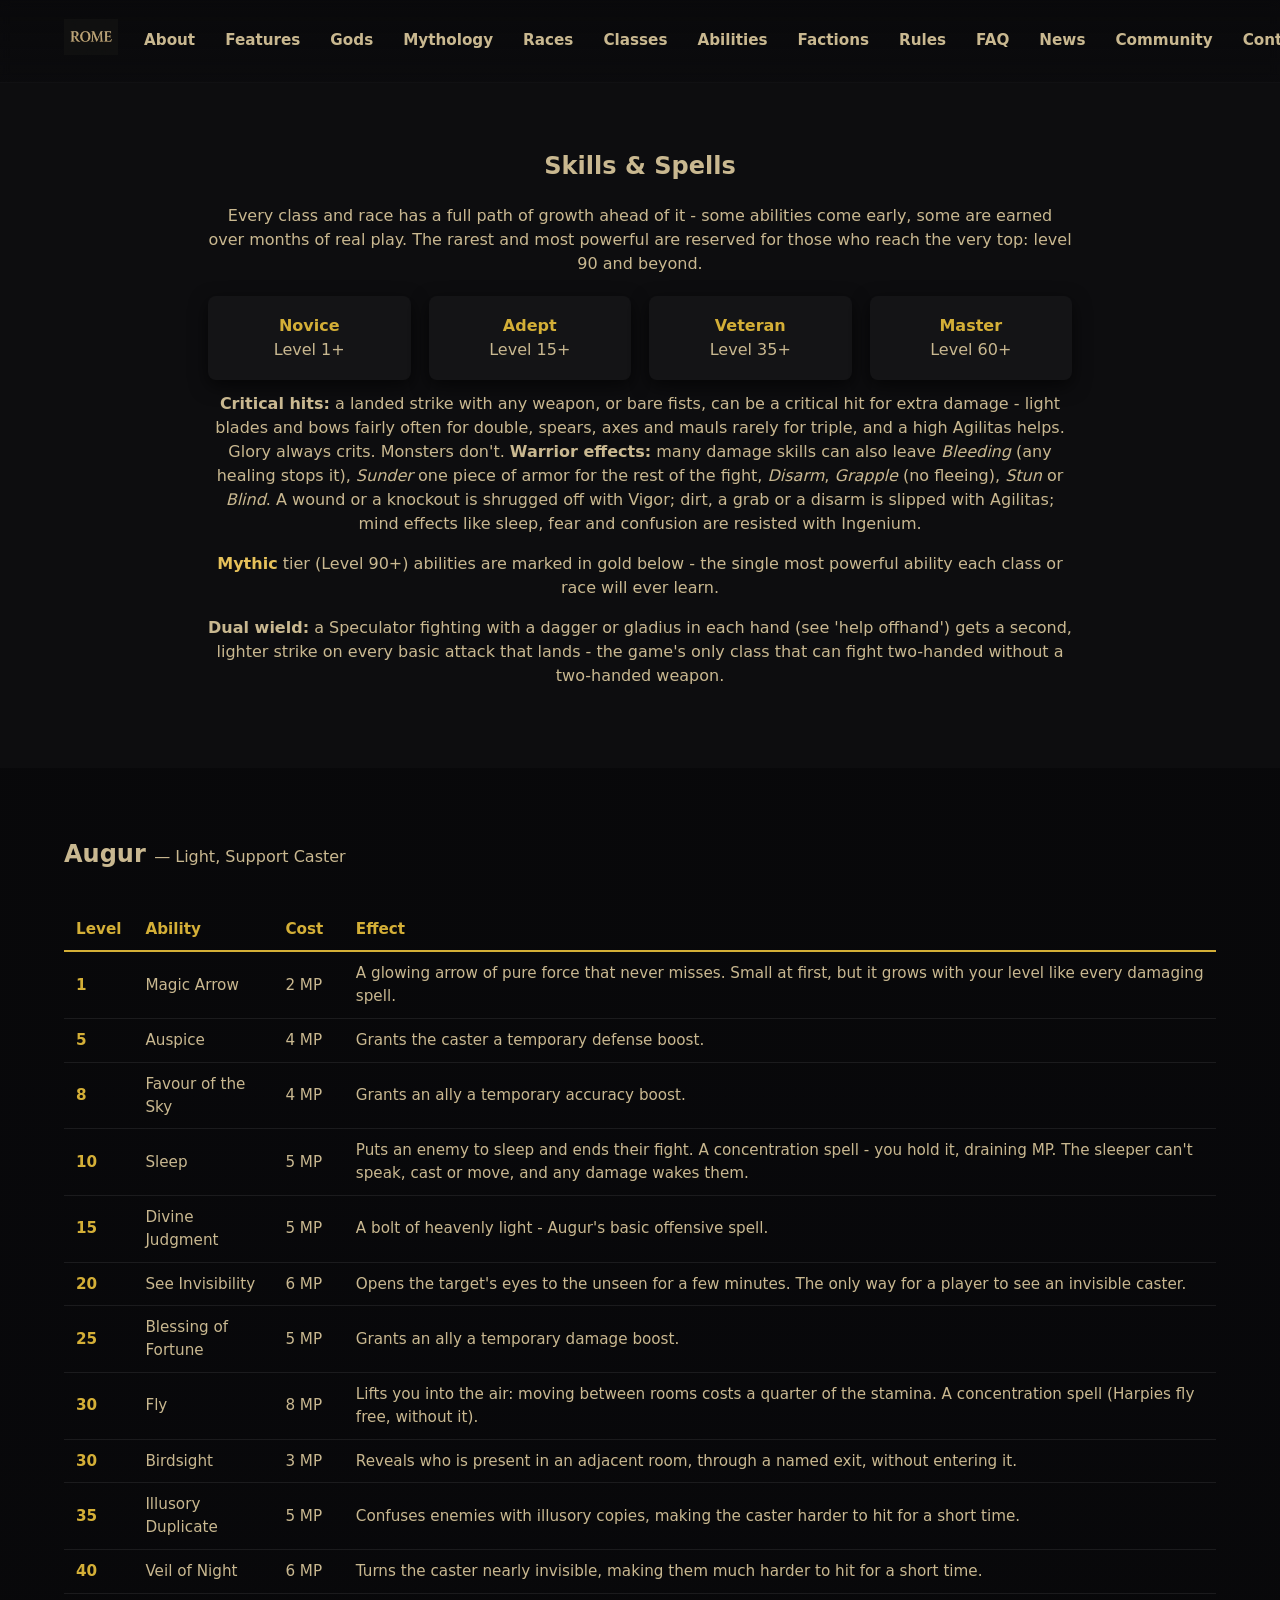
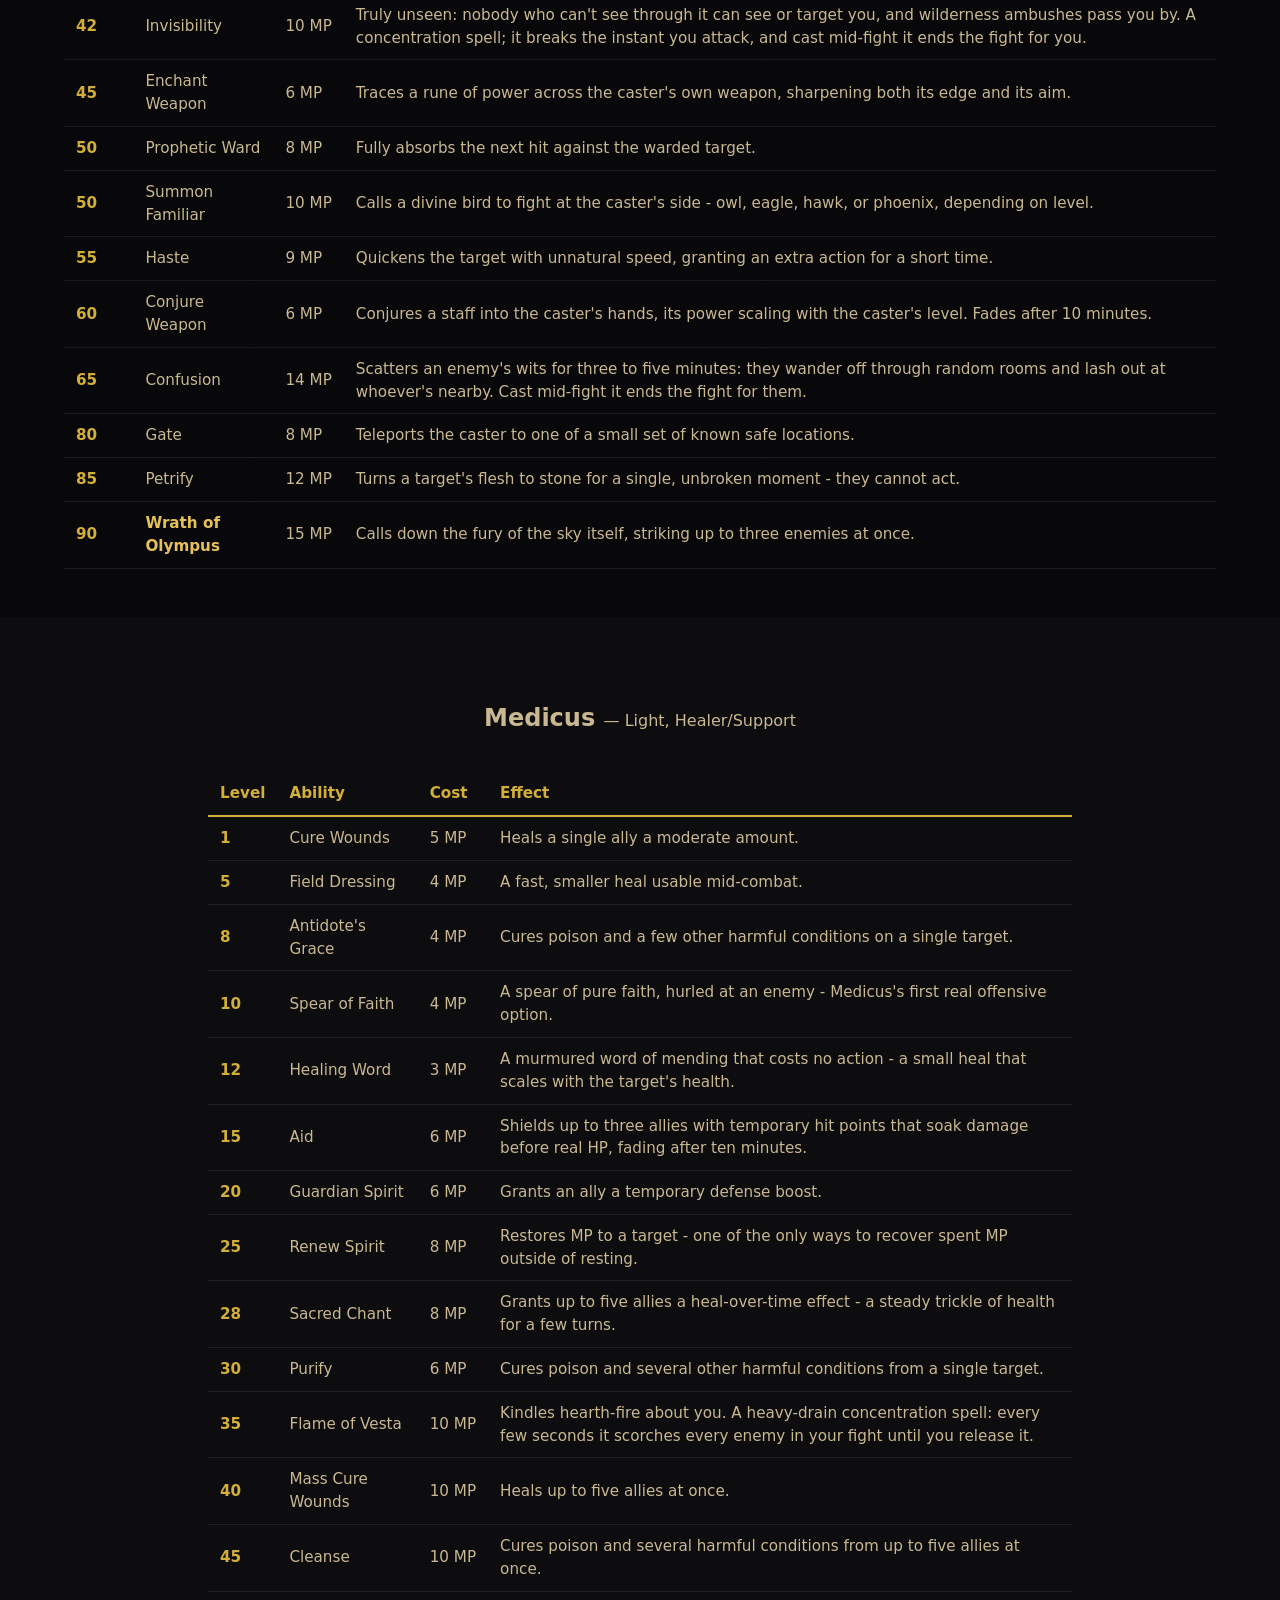
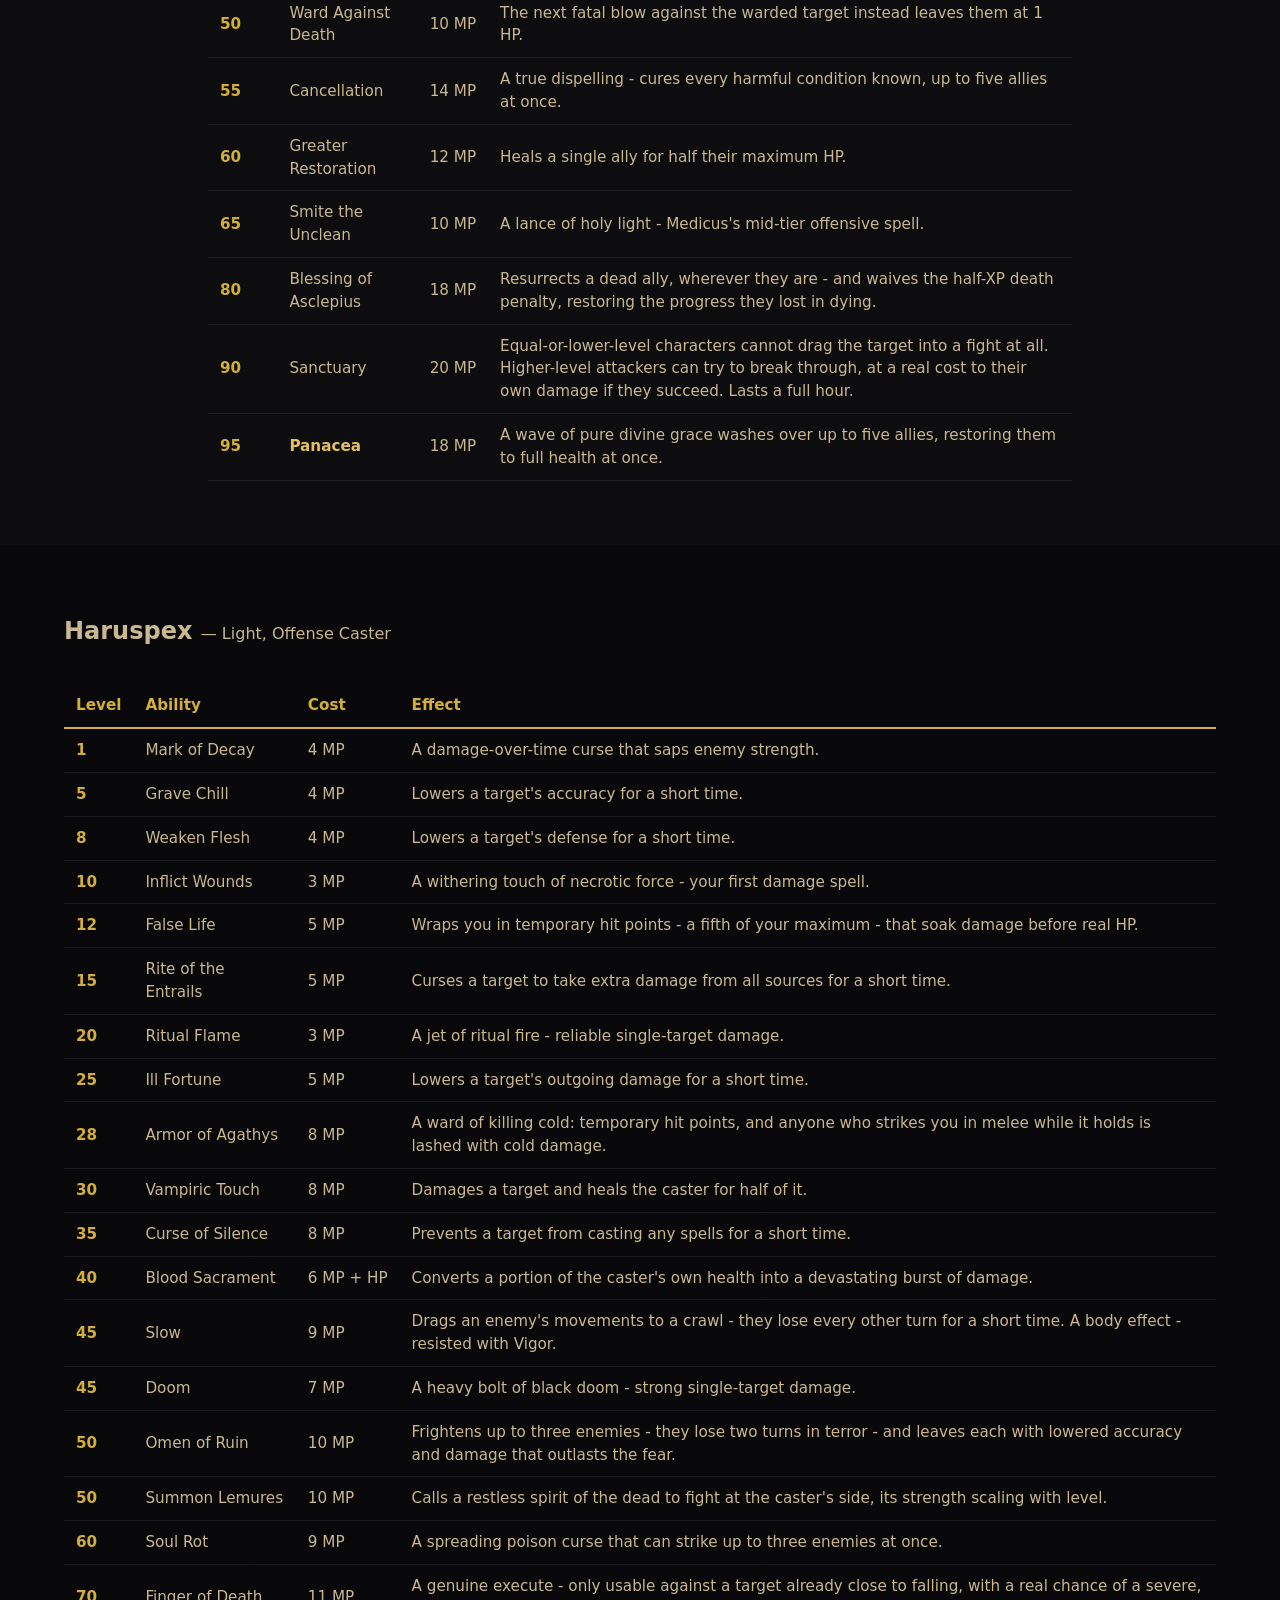
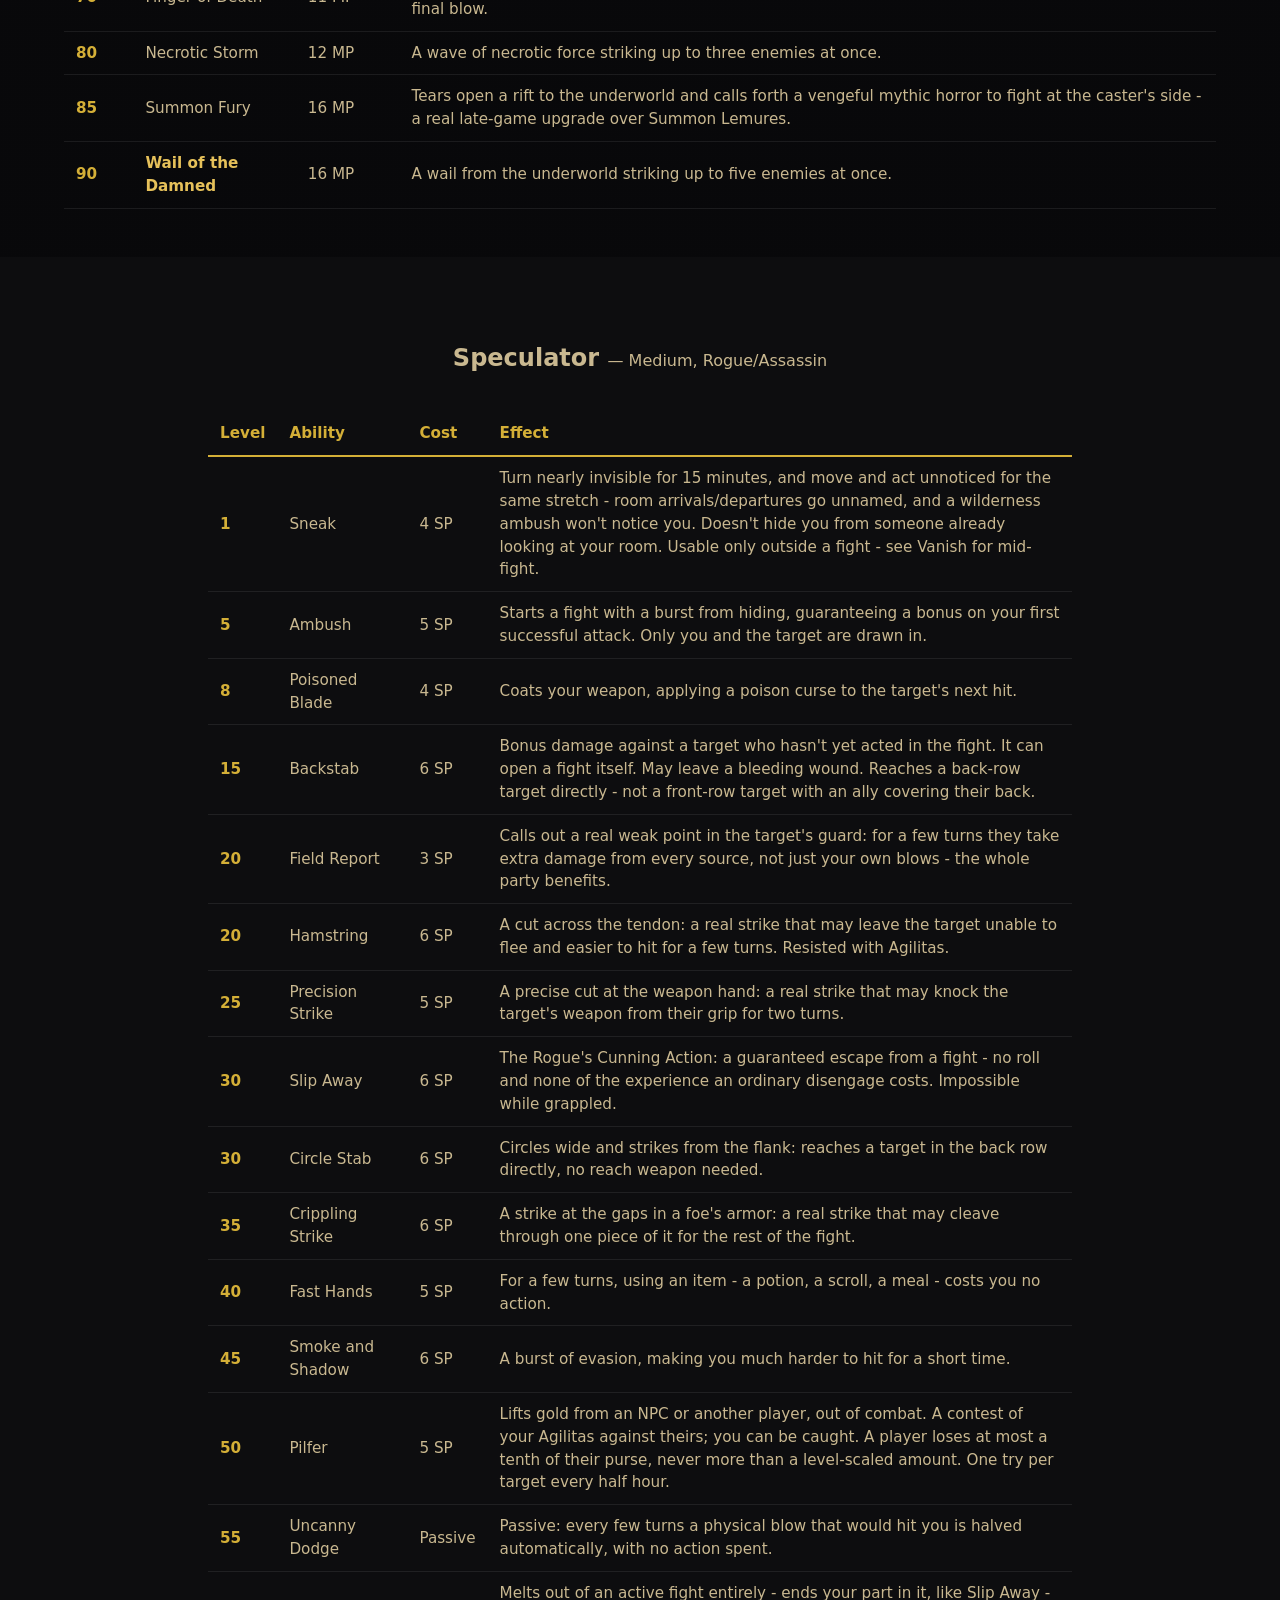
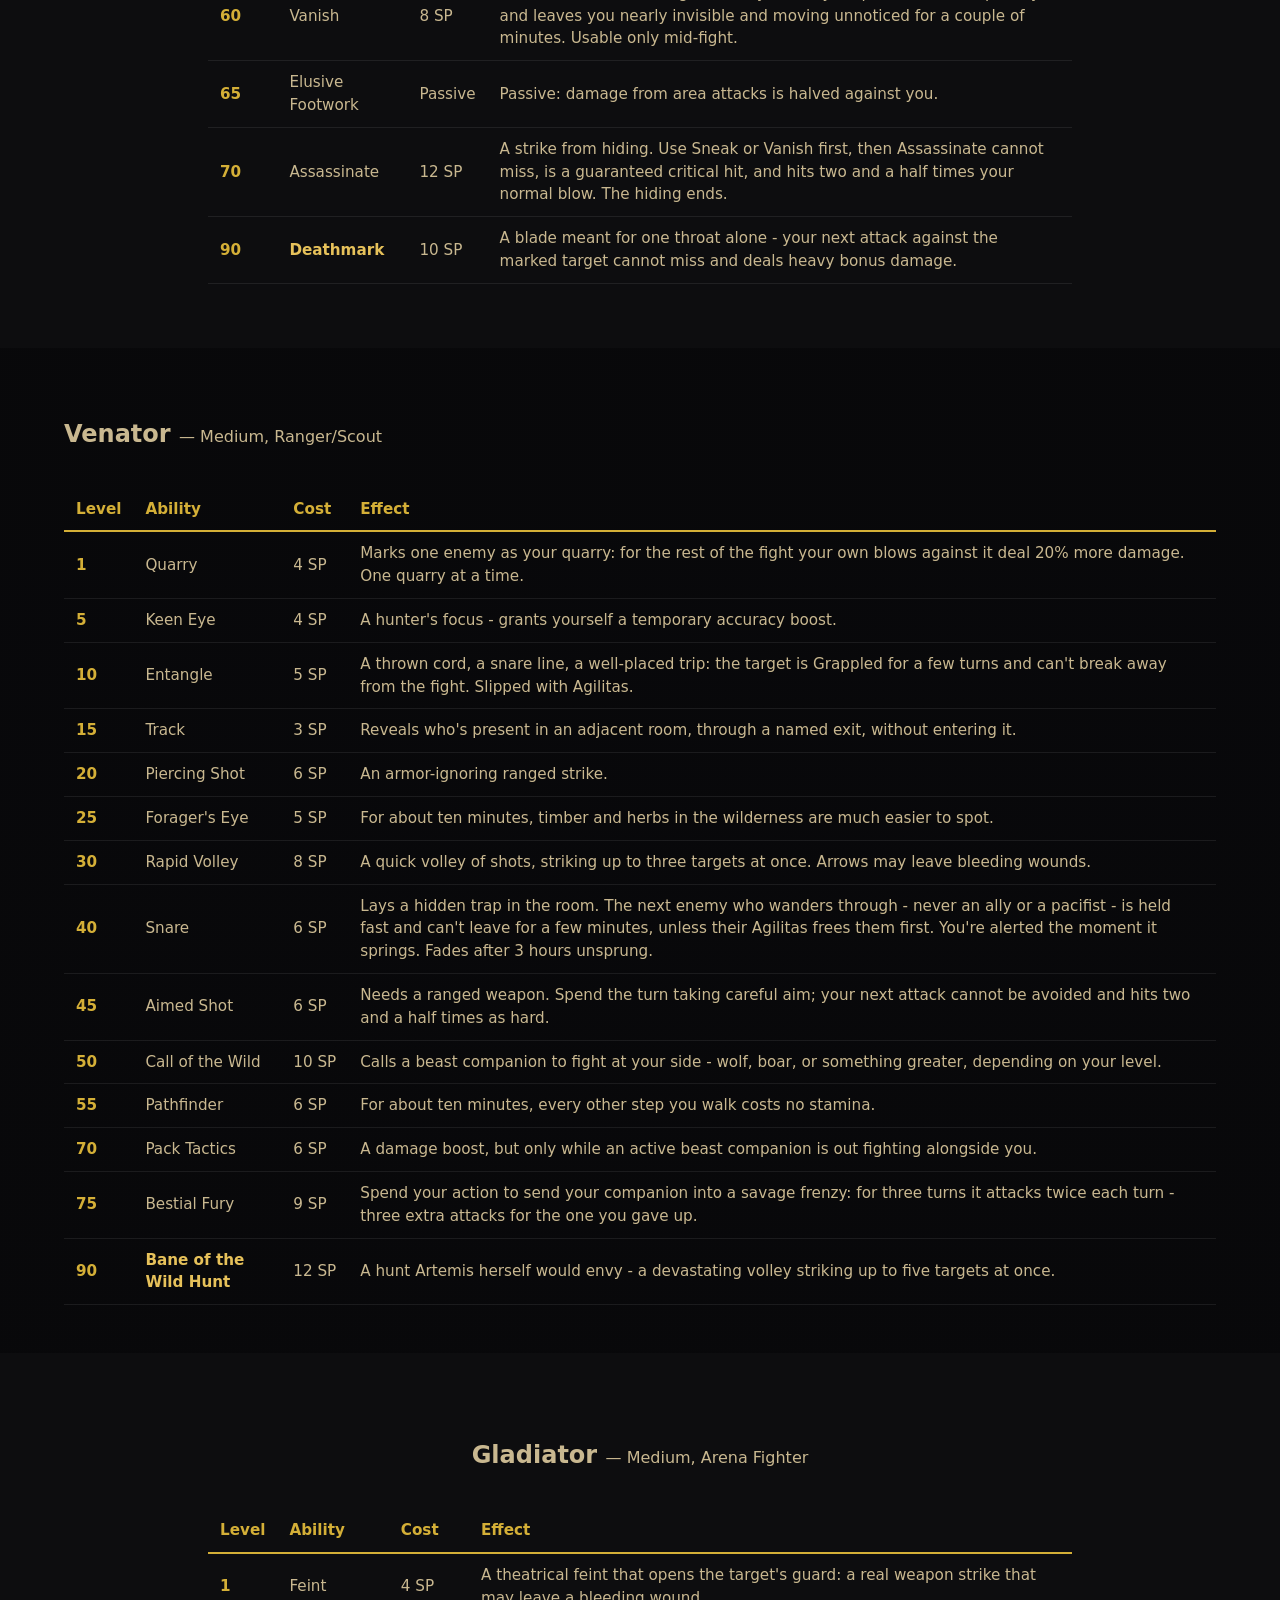
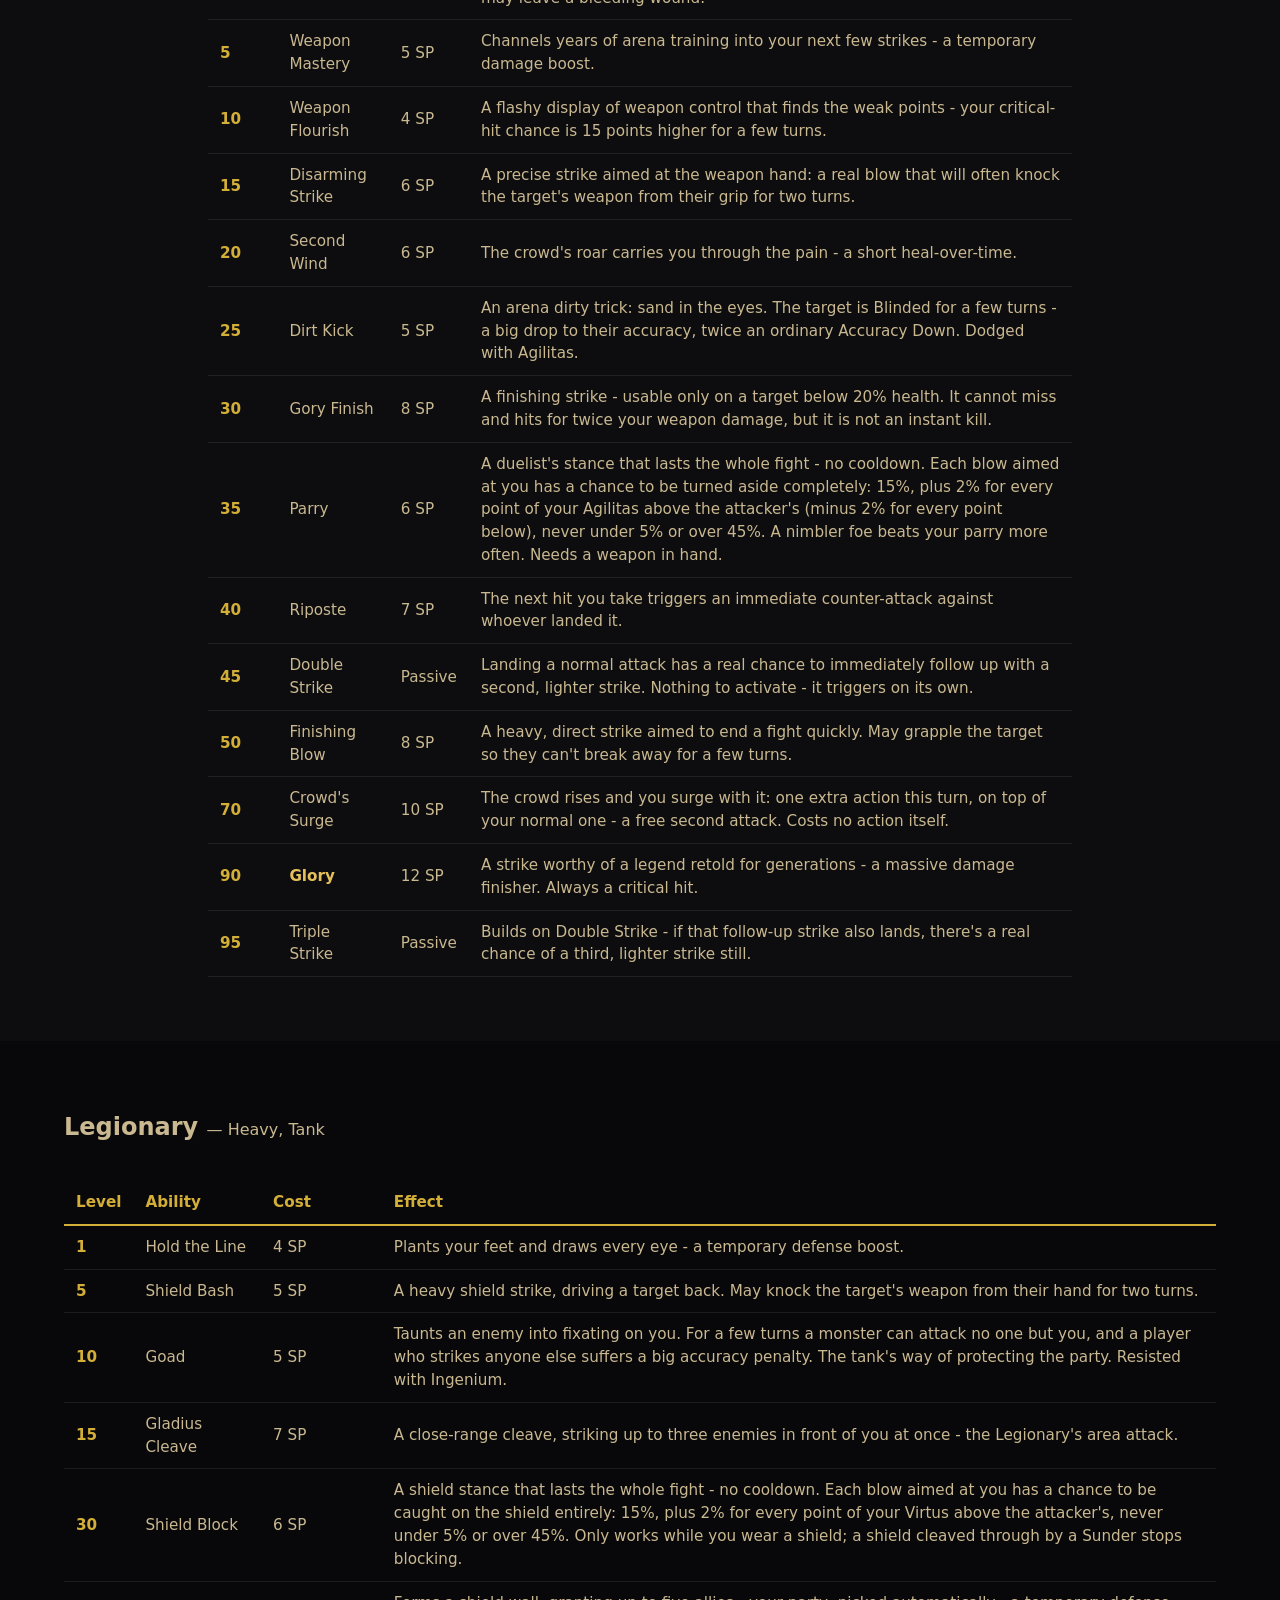
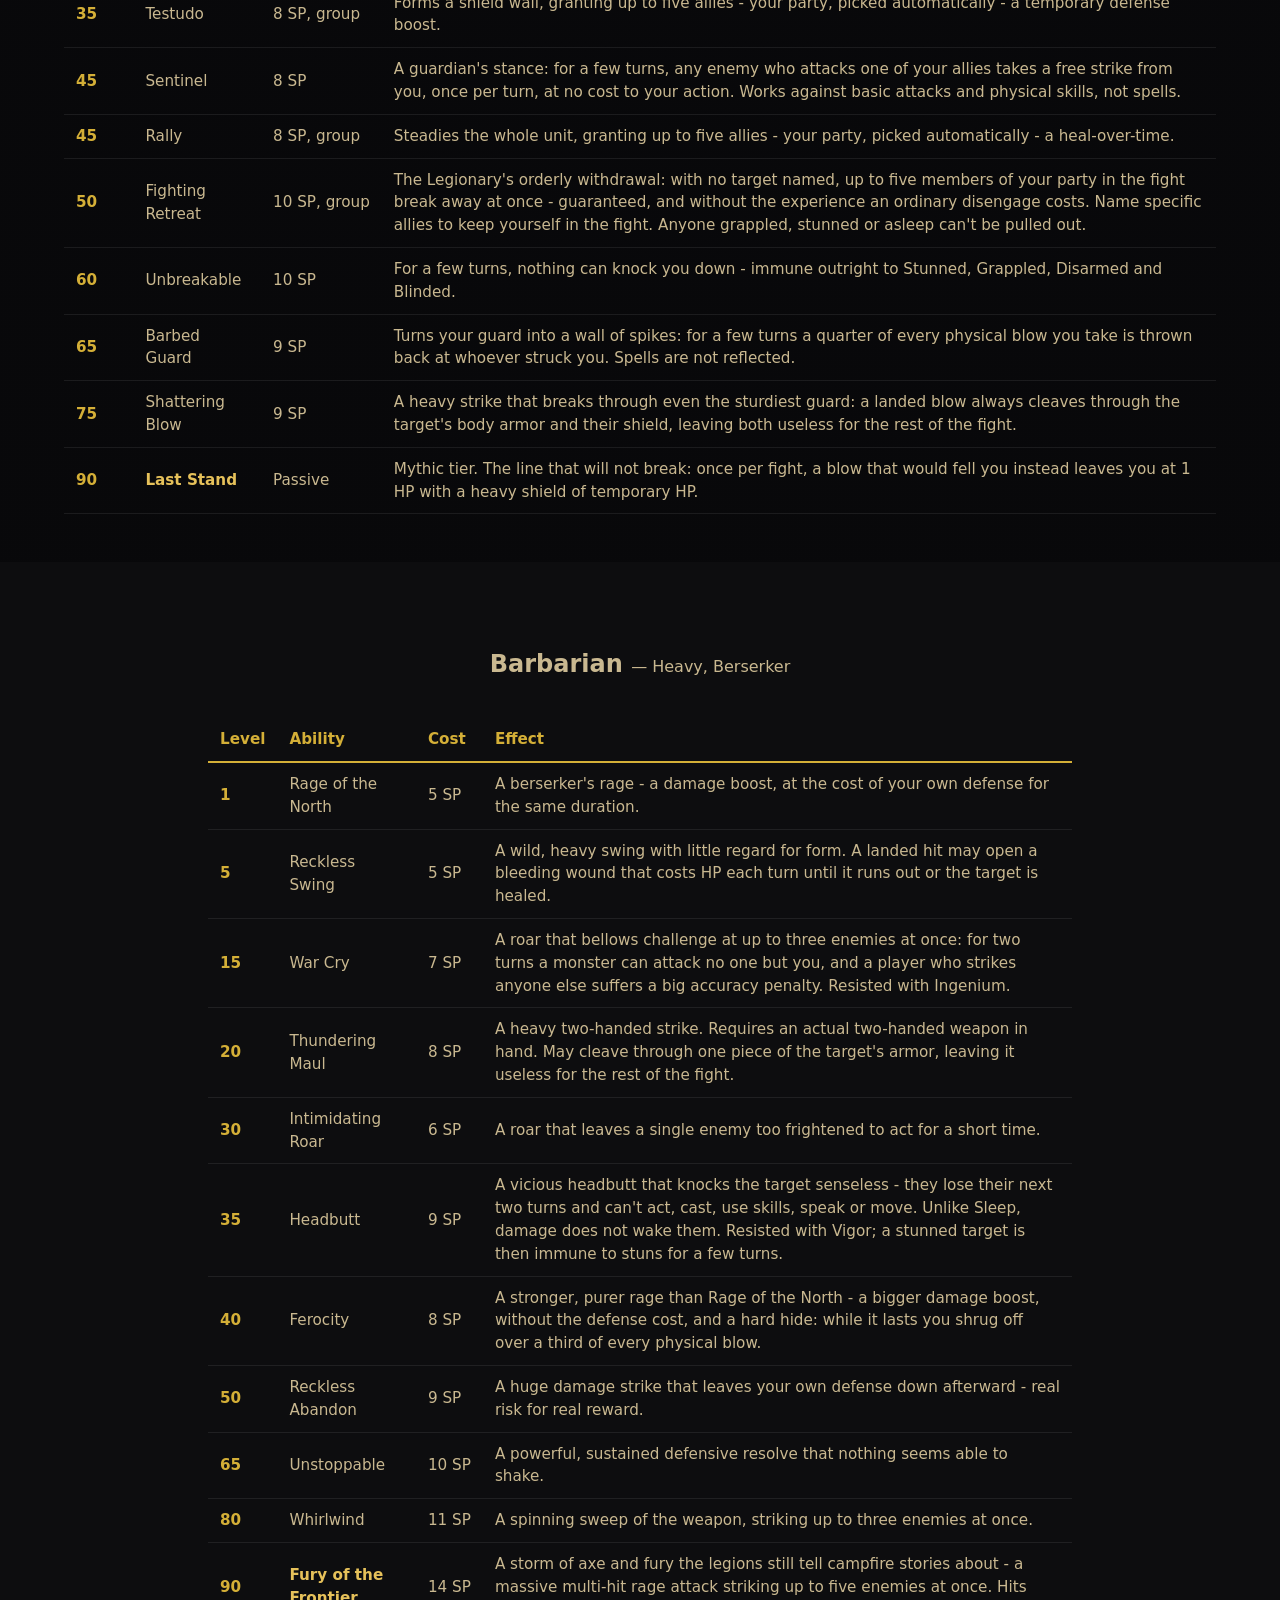
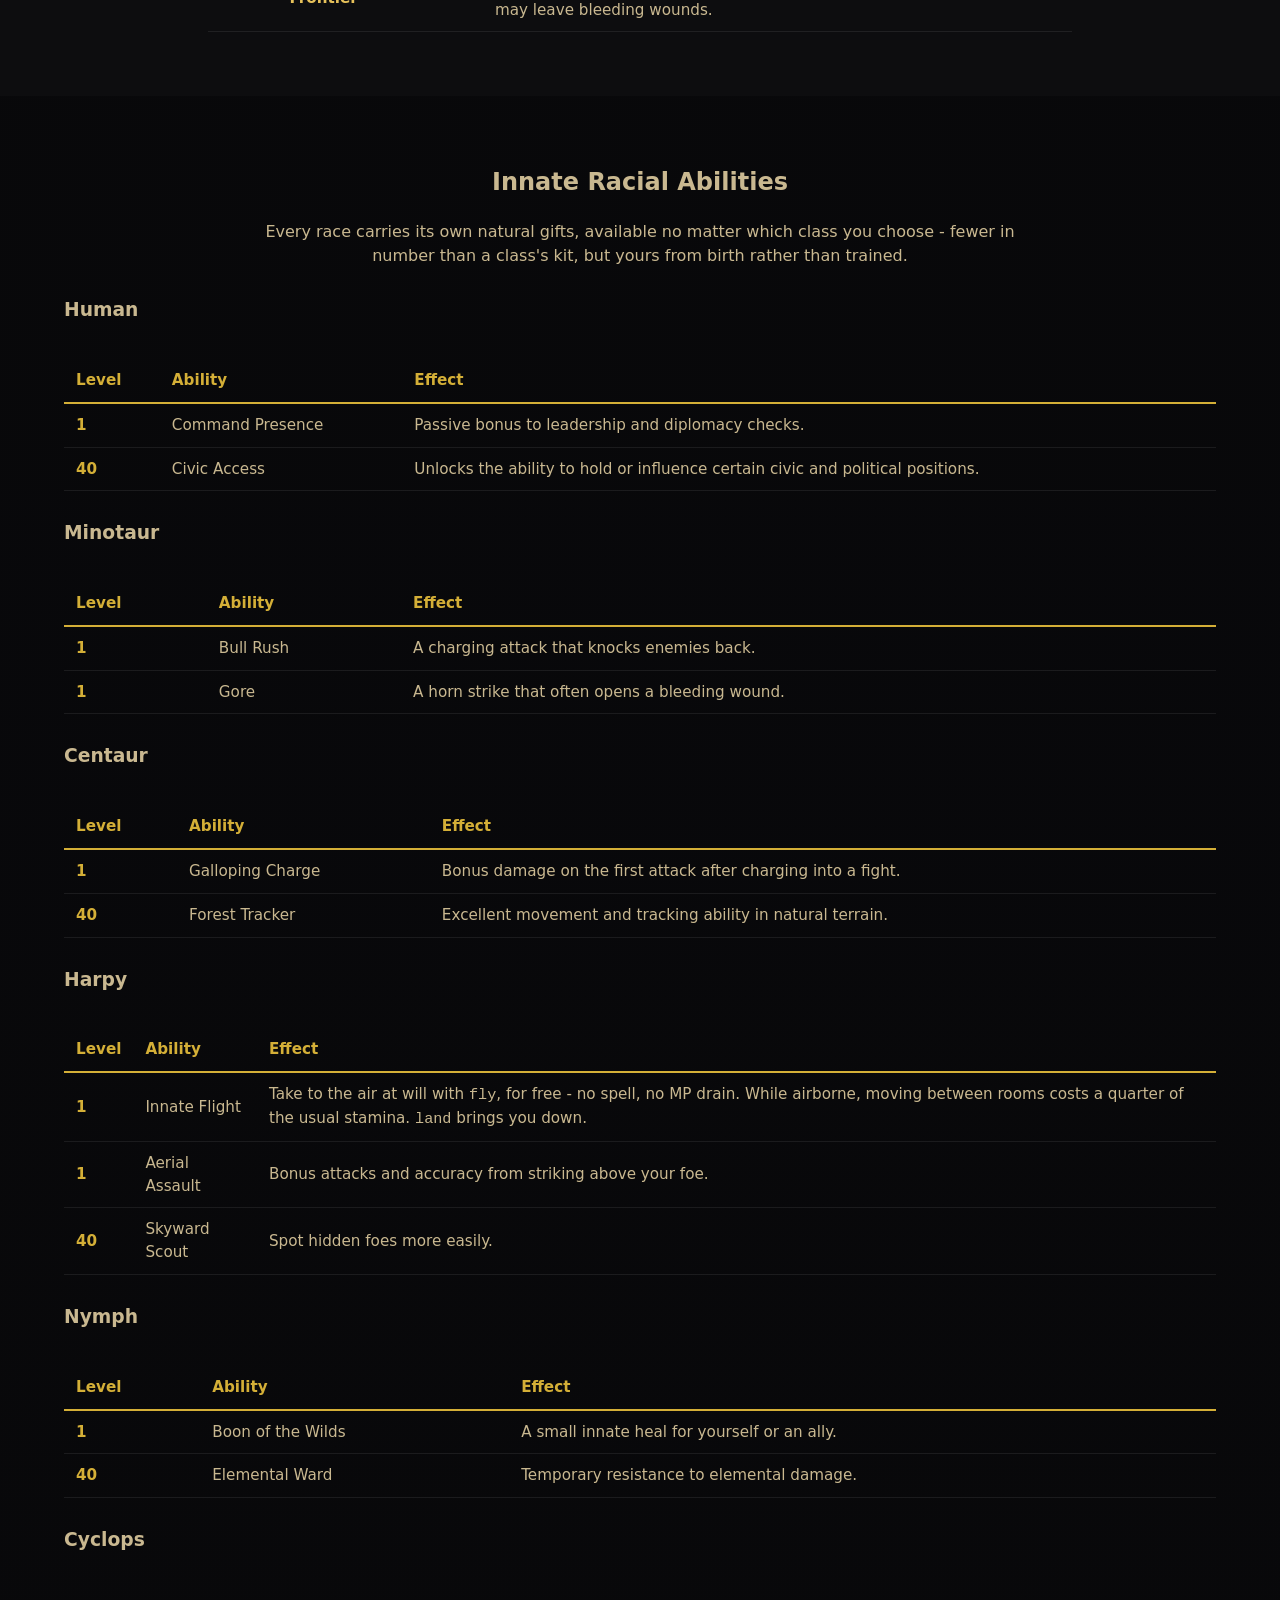
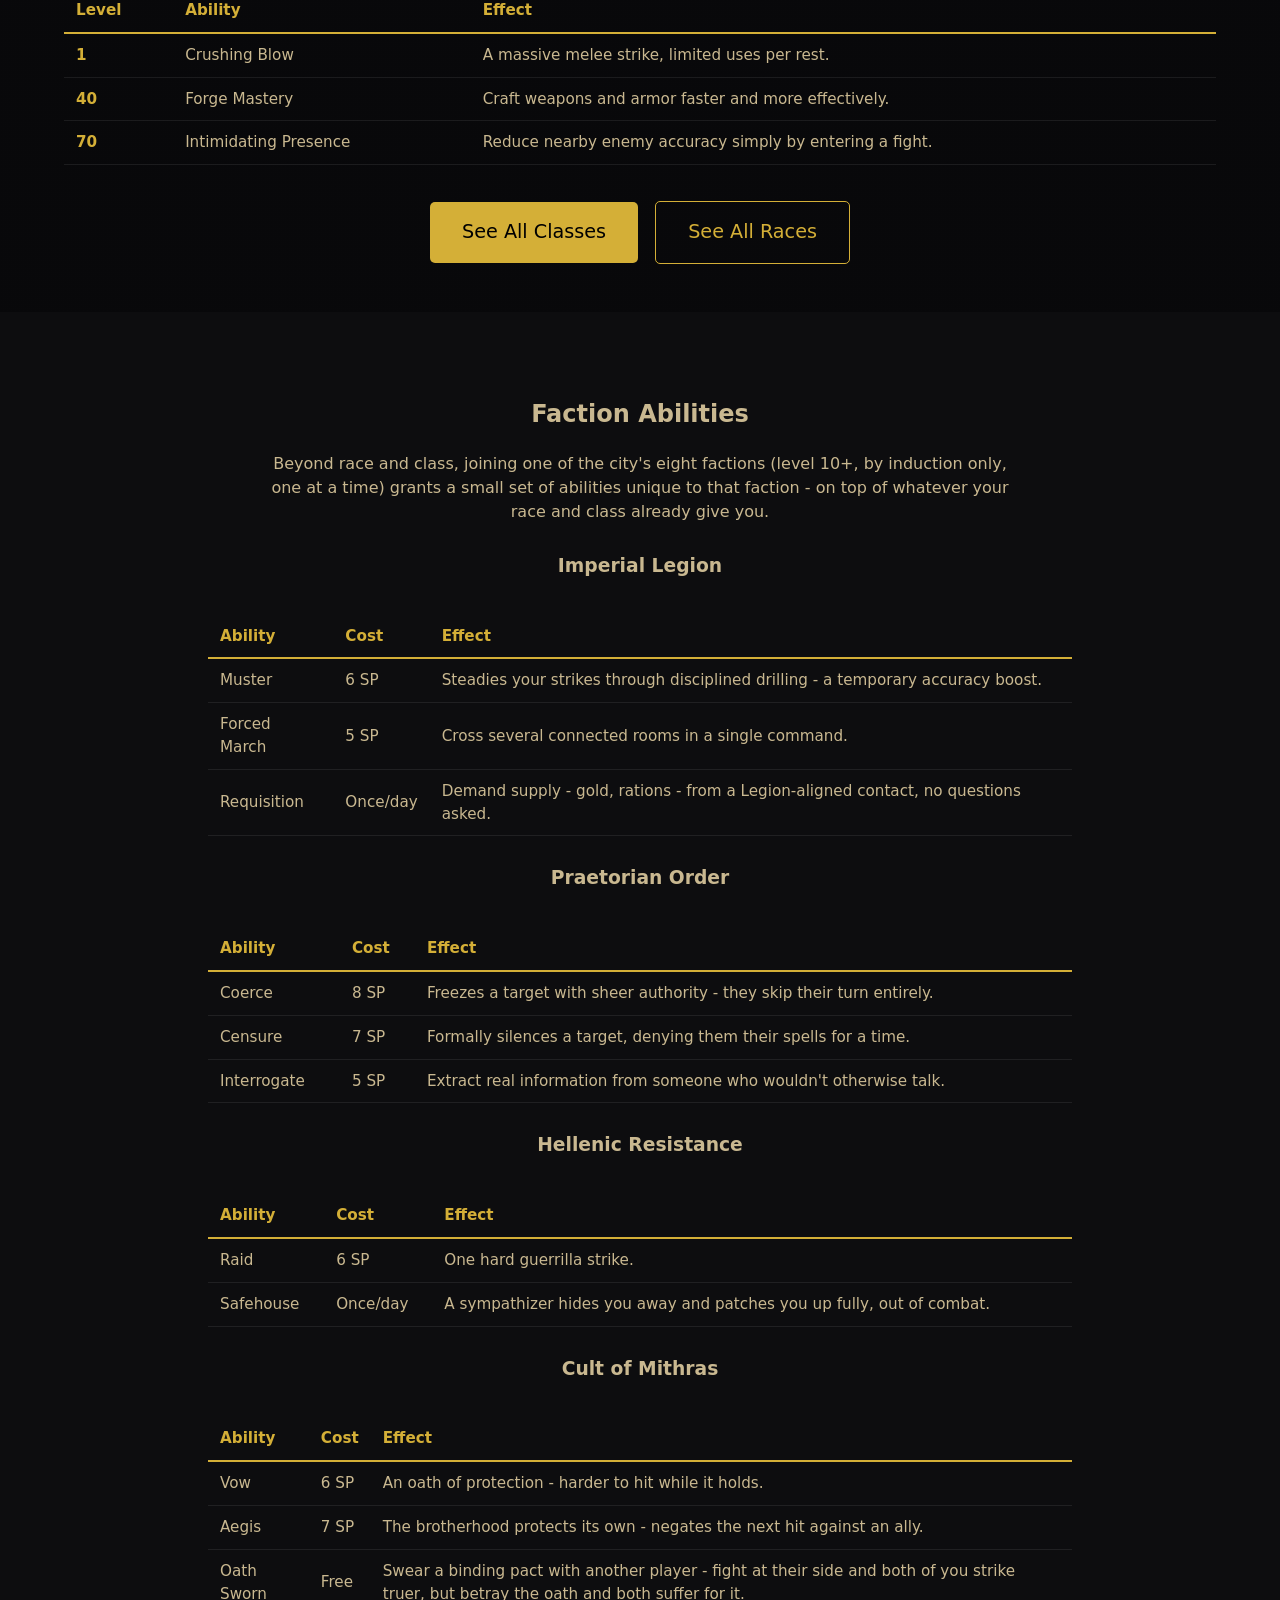
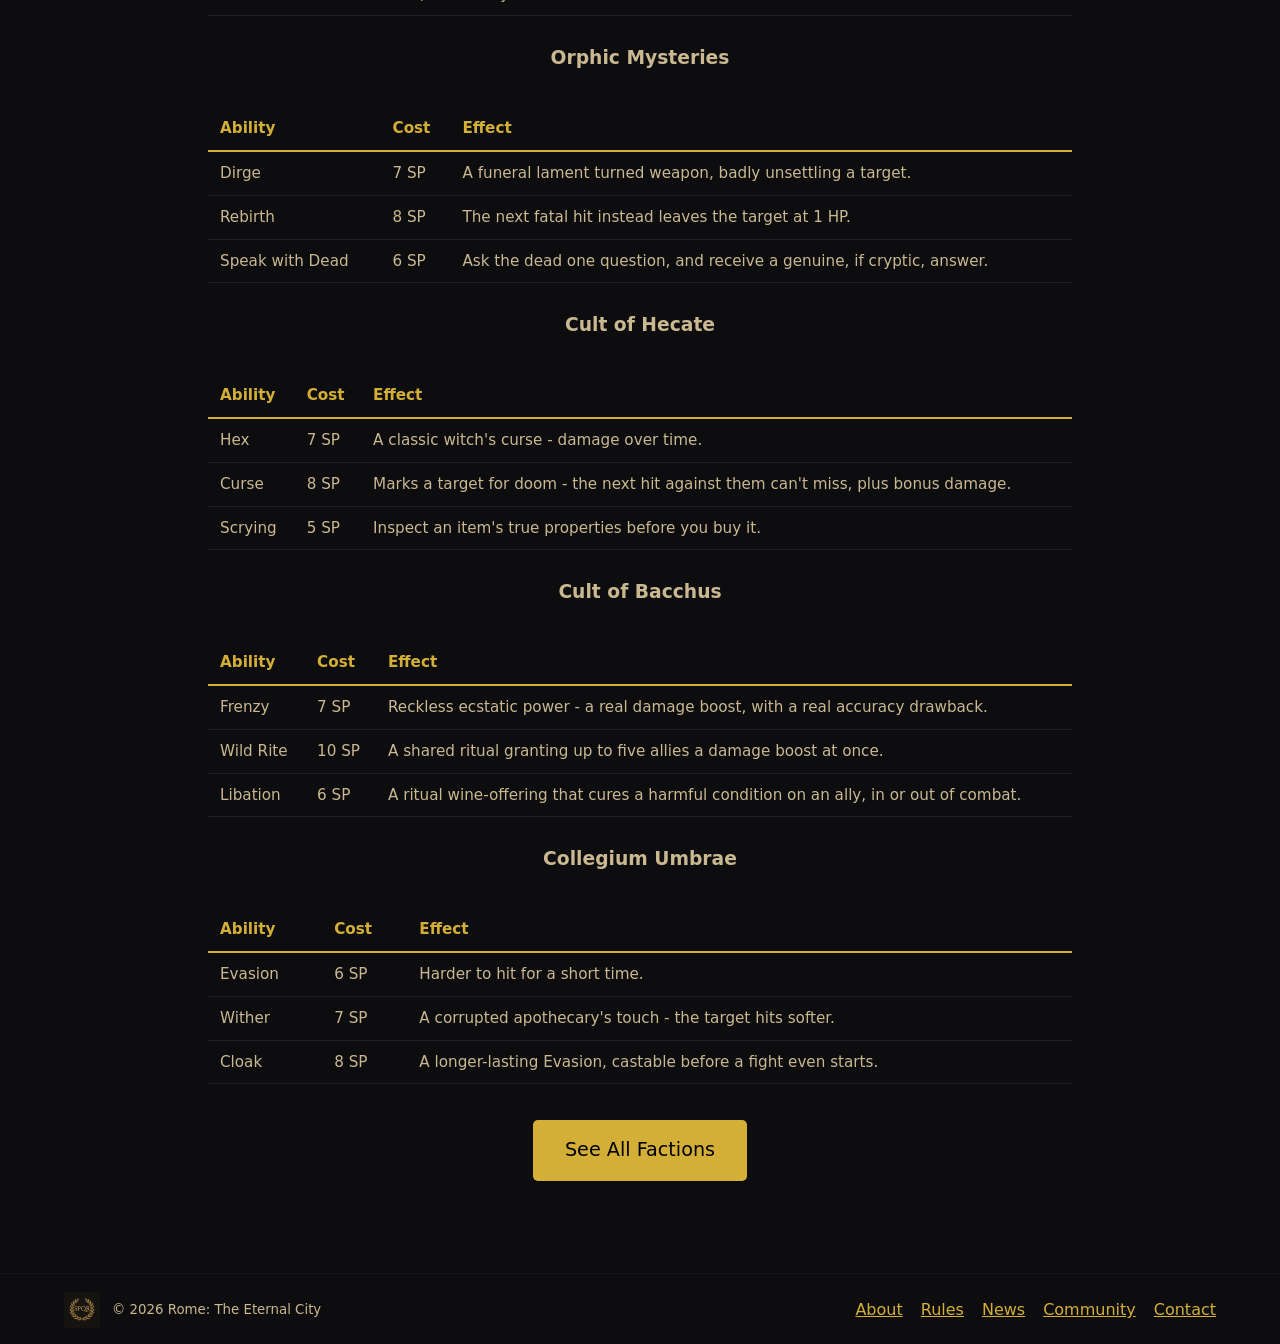
==== commit fdef30c9: "Minotaur: replace Labyrinth Sense with Gore; drop "repair" wording Gore is a 20-30 damage horn strik" ====
--- a/website/abilities.html
+++ b/website/abilities.html
@@ -315,7 +315,7 @@
         <table class="ability-table">
           <tr><th>Level</th><th>Ability</th><th>Effect</th></tr>
           <tr><td class="lvl">1</td><td>Bull Rush</td><td>A charging attack that knocks enemies back.</td></tr>
-          <tr><td class="lvl">40</td><td>Labyrinth Sense</td><td>Never get lost in complex or maze-like terrain.</td></tr>
+          <tr><td class="lvl">1</td><td>Gore</td><td>A horn strike that often opens a bleeding wound.</td></tr>
         </table>
         </div>
 
@@ -352,7 +352,7 @@
         <table class="ability-table">
           <tr><th>Level</th><th>Ability</th><th>Effect</th></tr>
           <tr><td class="lvl">1</td><td>Crushing Blow</td><td>A massive melee strike, limited uses per rest.</td></tr>
-          <tr><td class="lvl">40</td><td>Forge Mastery</td><td>Craft and repair weapons and armor faster and more effectively.</td></tr>
+          <tr><td class="lvl">40</td><td>Forge Mastery</td><td>Craft weapons and armor faster and more effectively.</td></tr>
           <tr><td class="lvl">70</td><td>Intimidating Presence</td><td>Reduce nearby enemy accuracy simply by entering a fight.</td></tr>
         </table>
         </div>
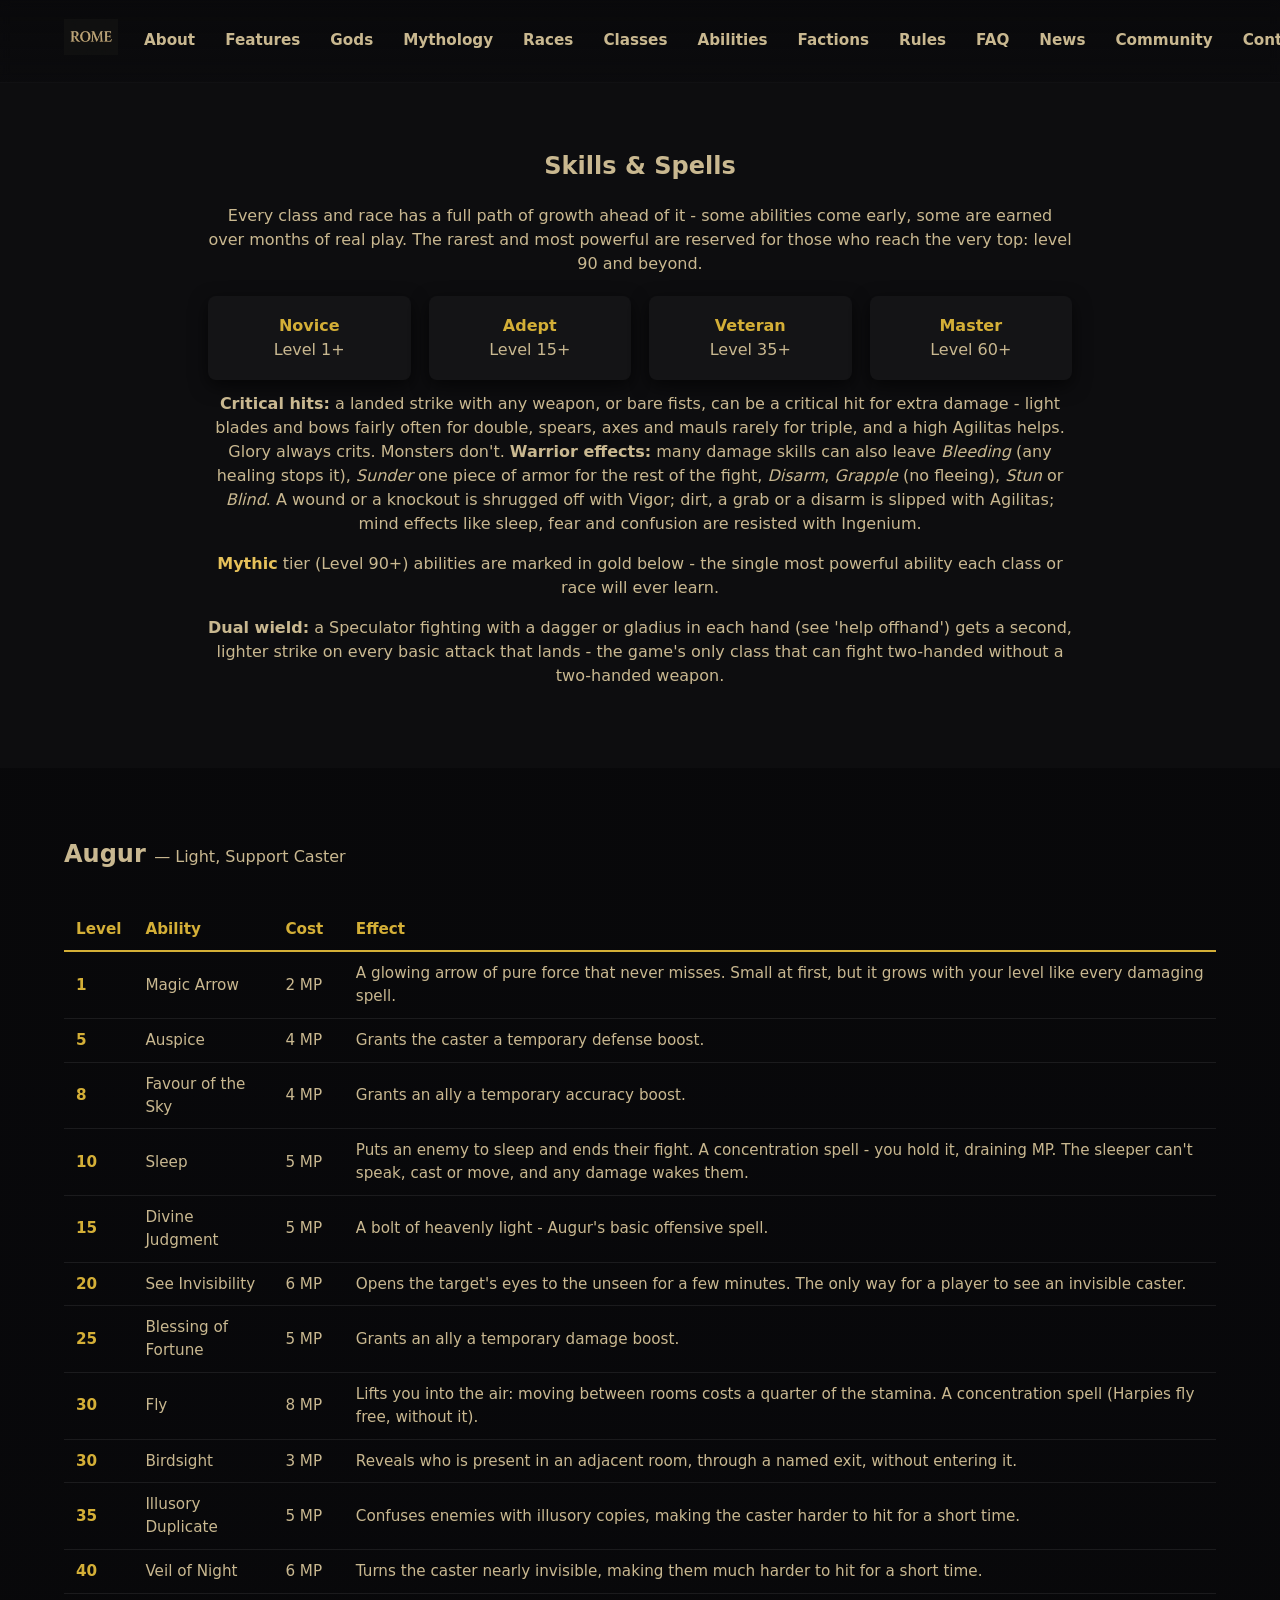
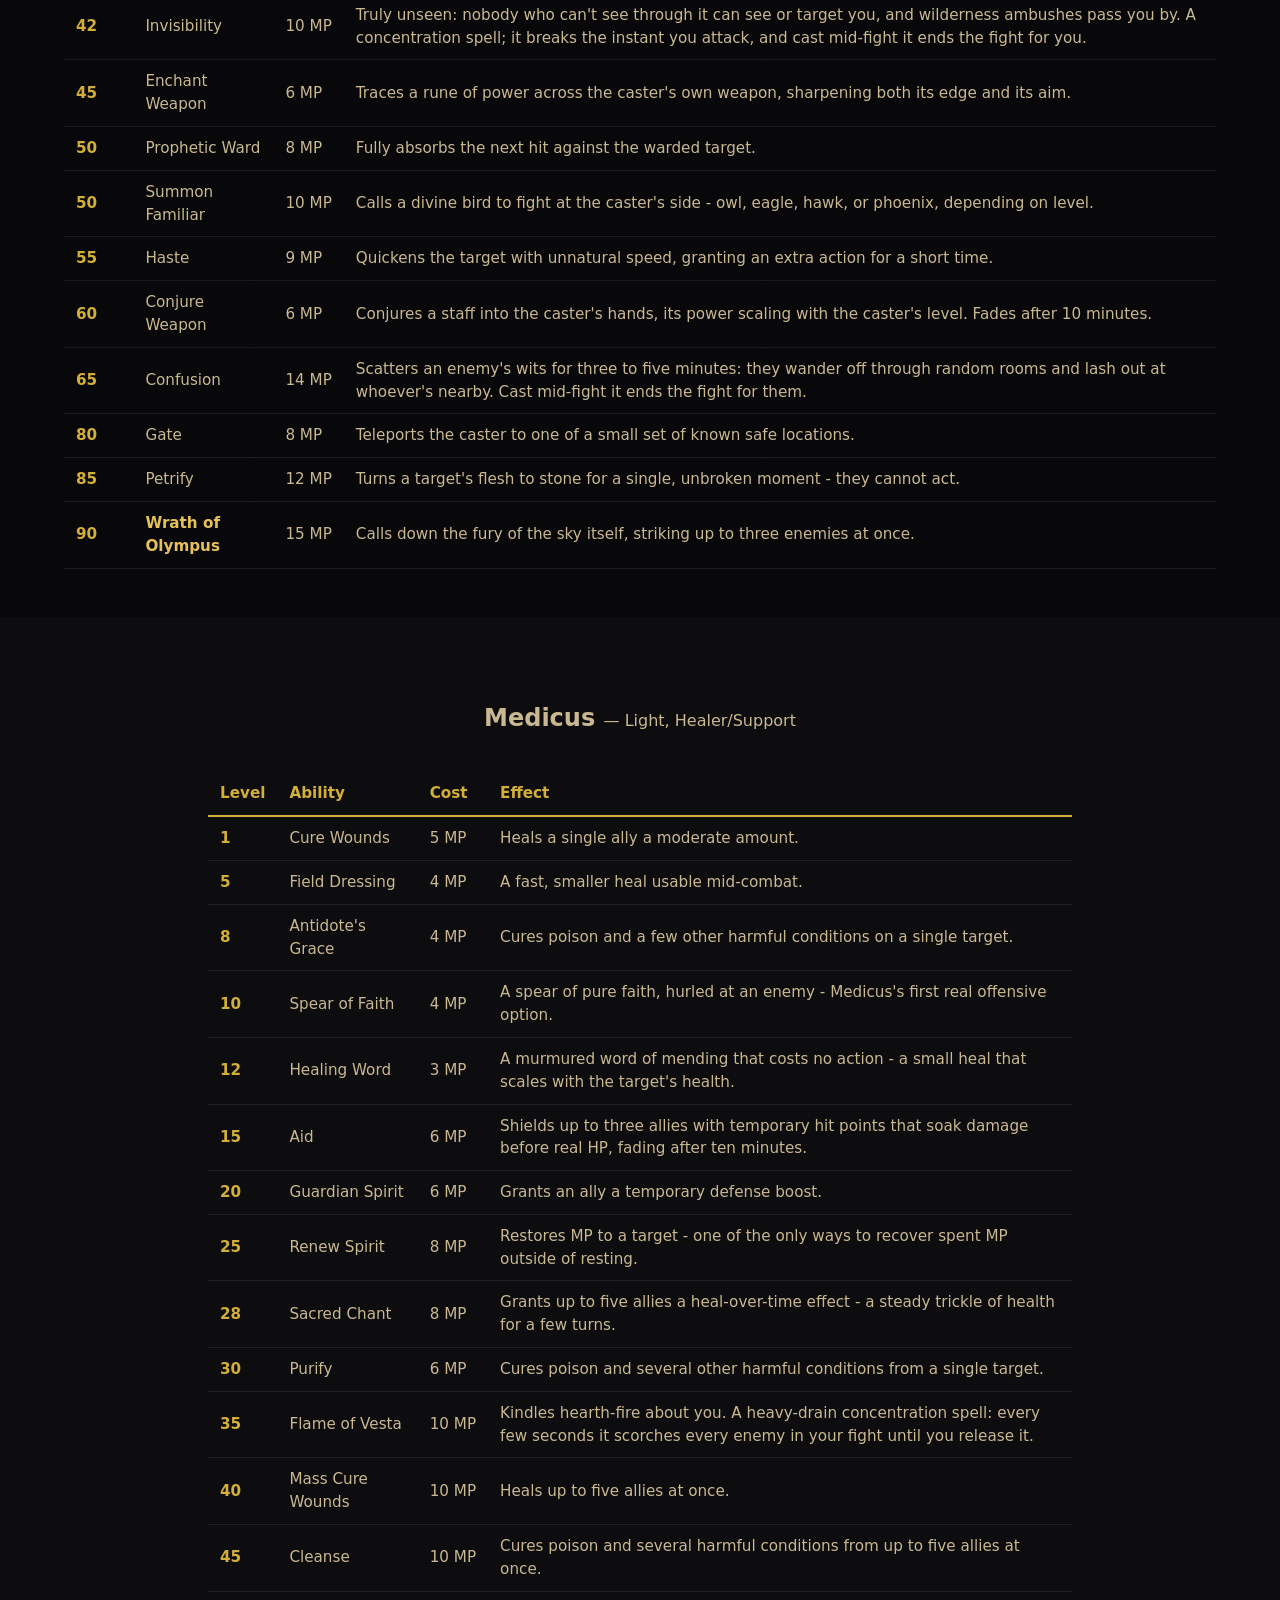
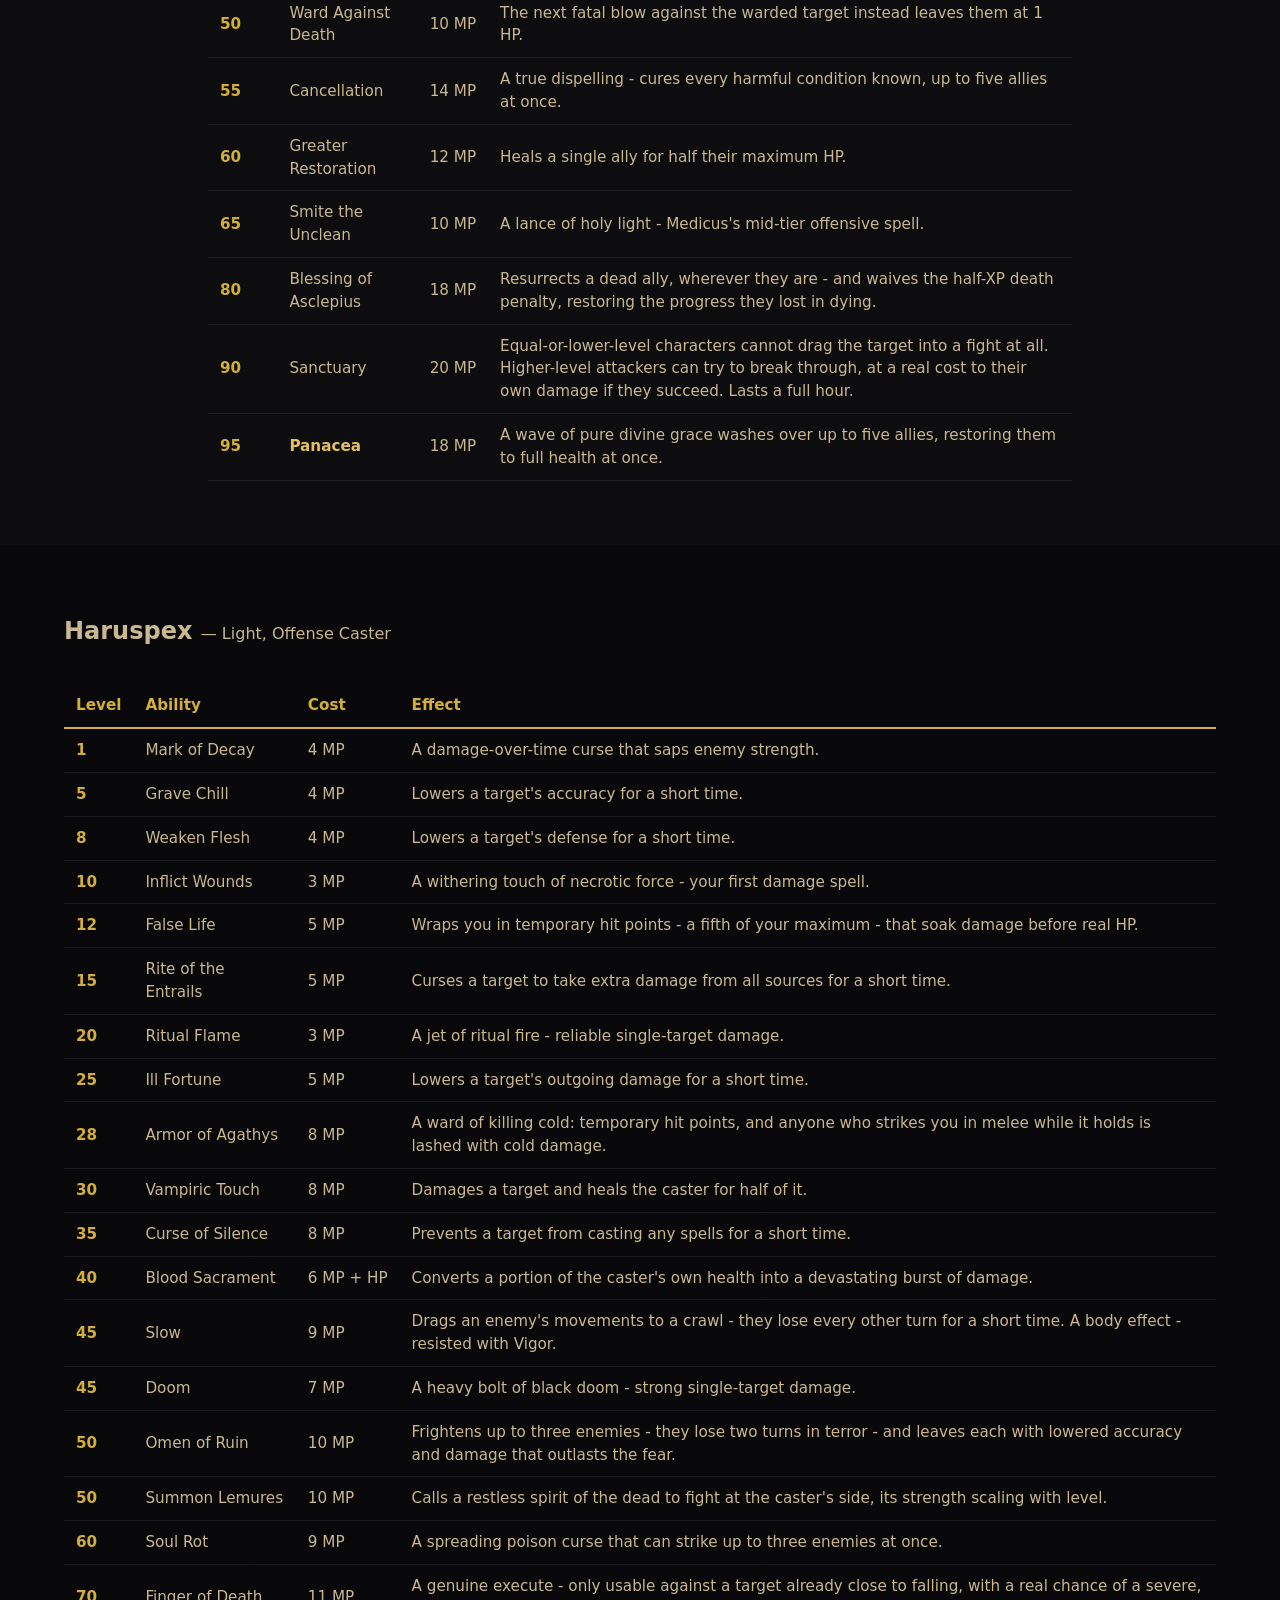
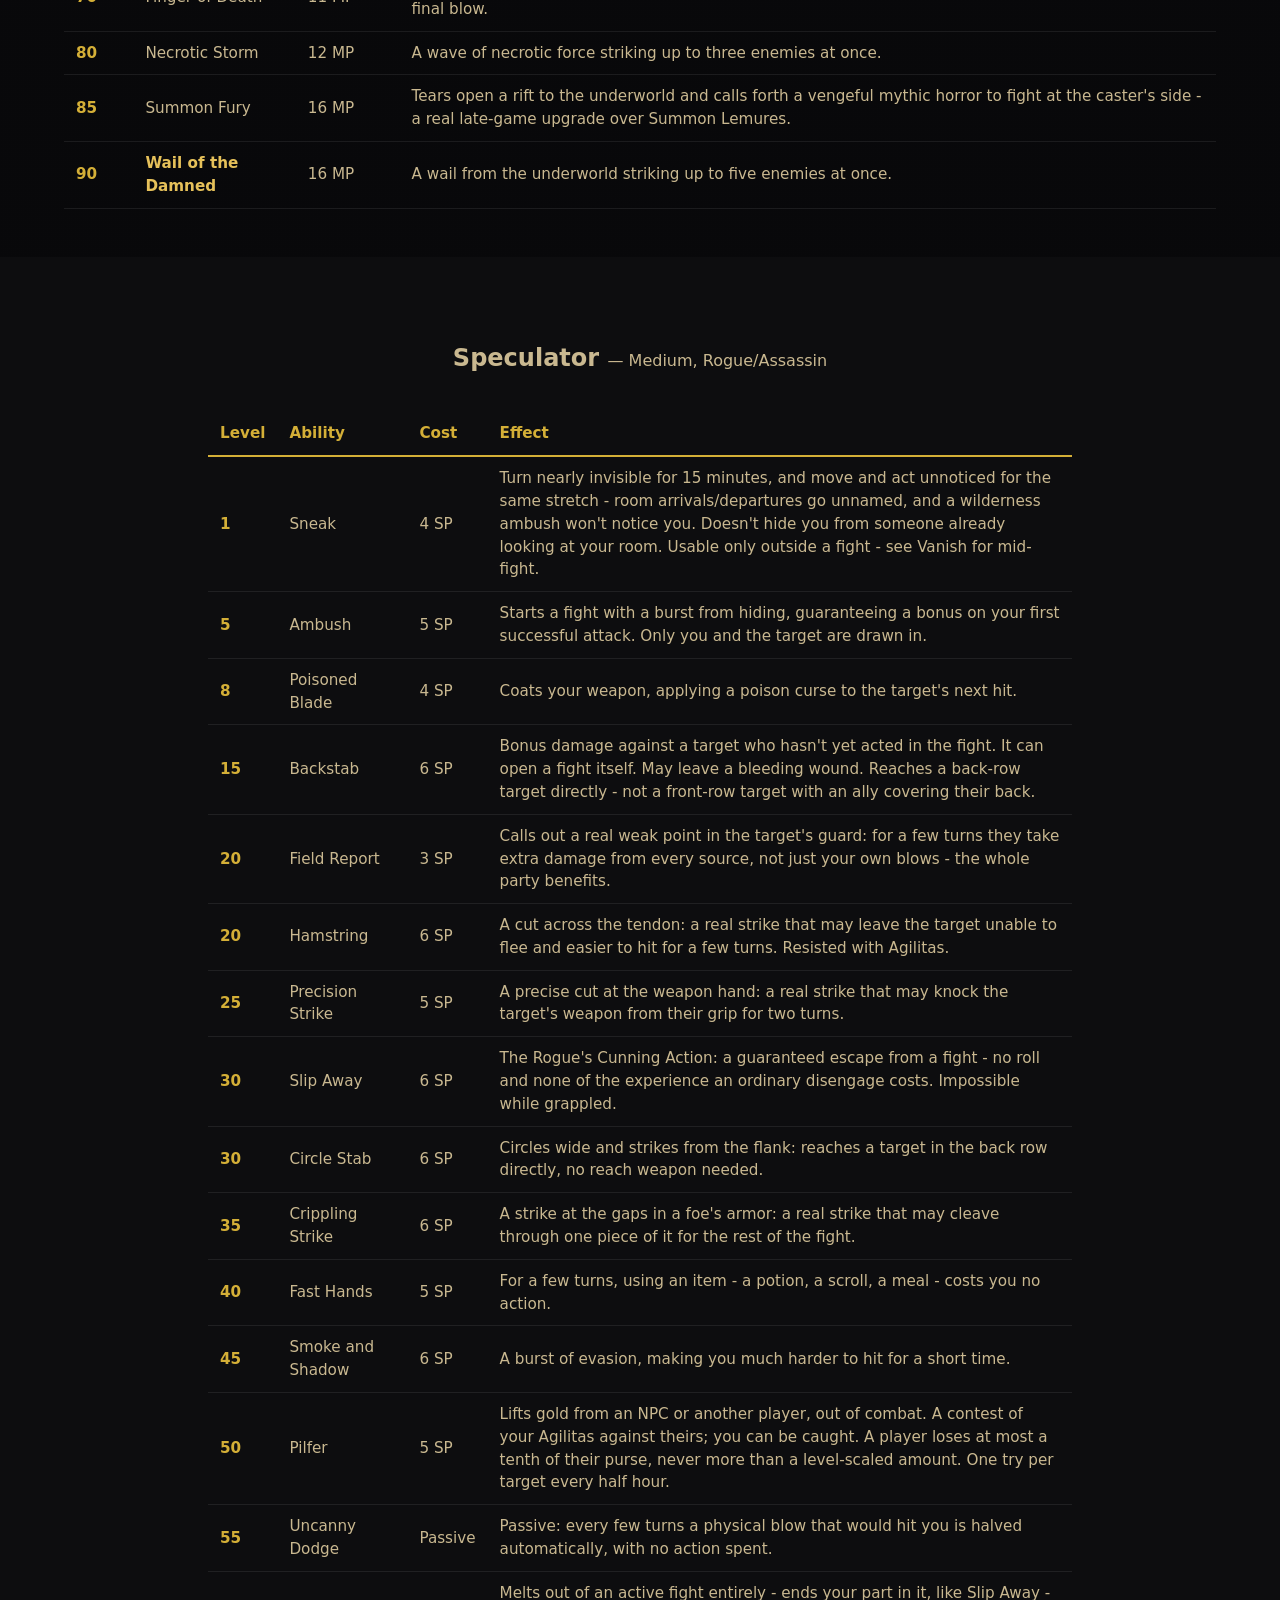
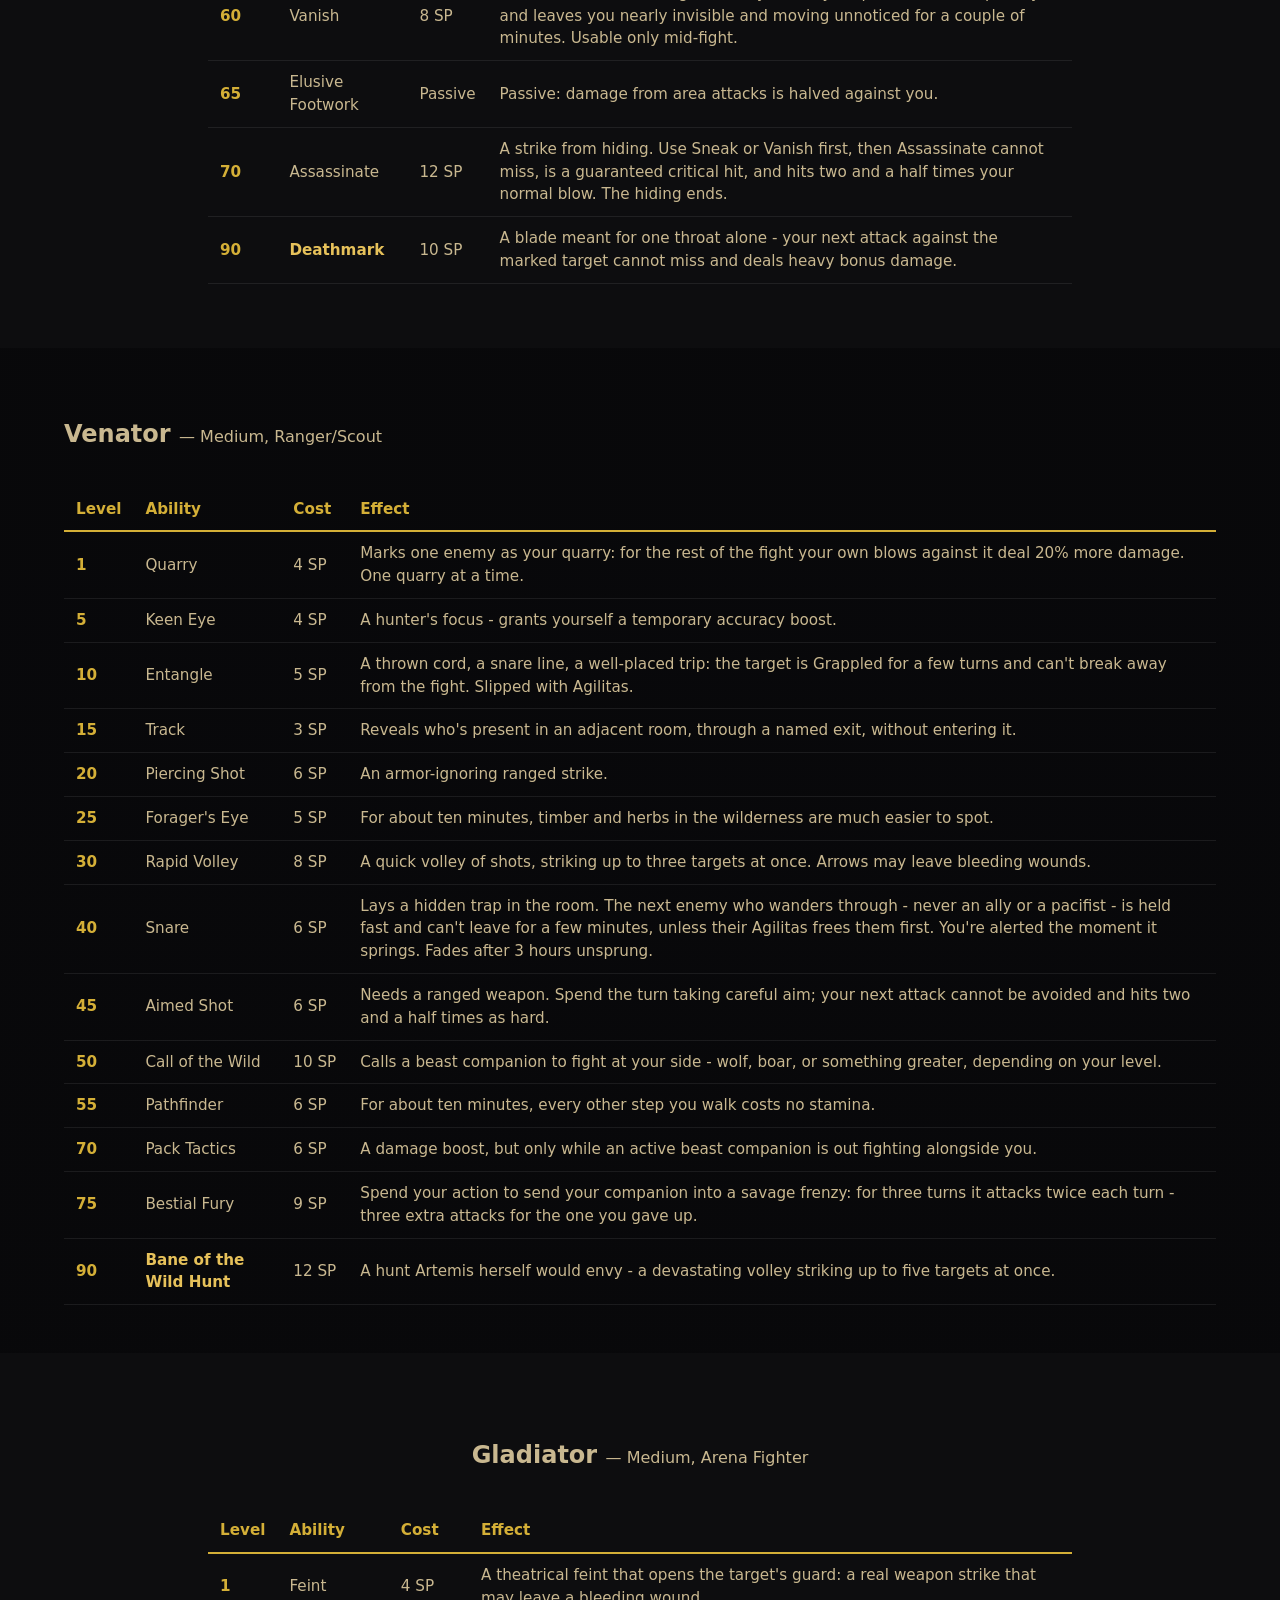
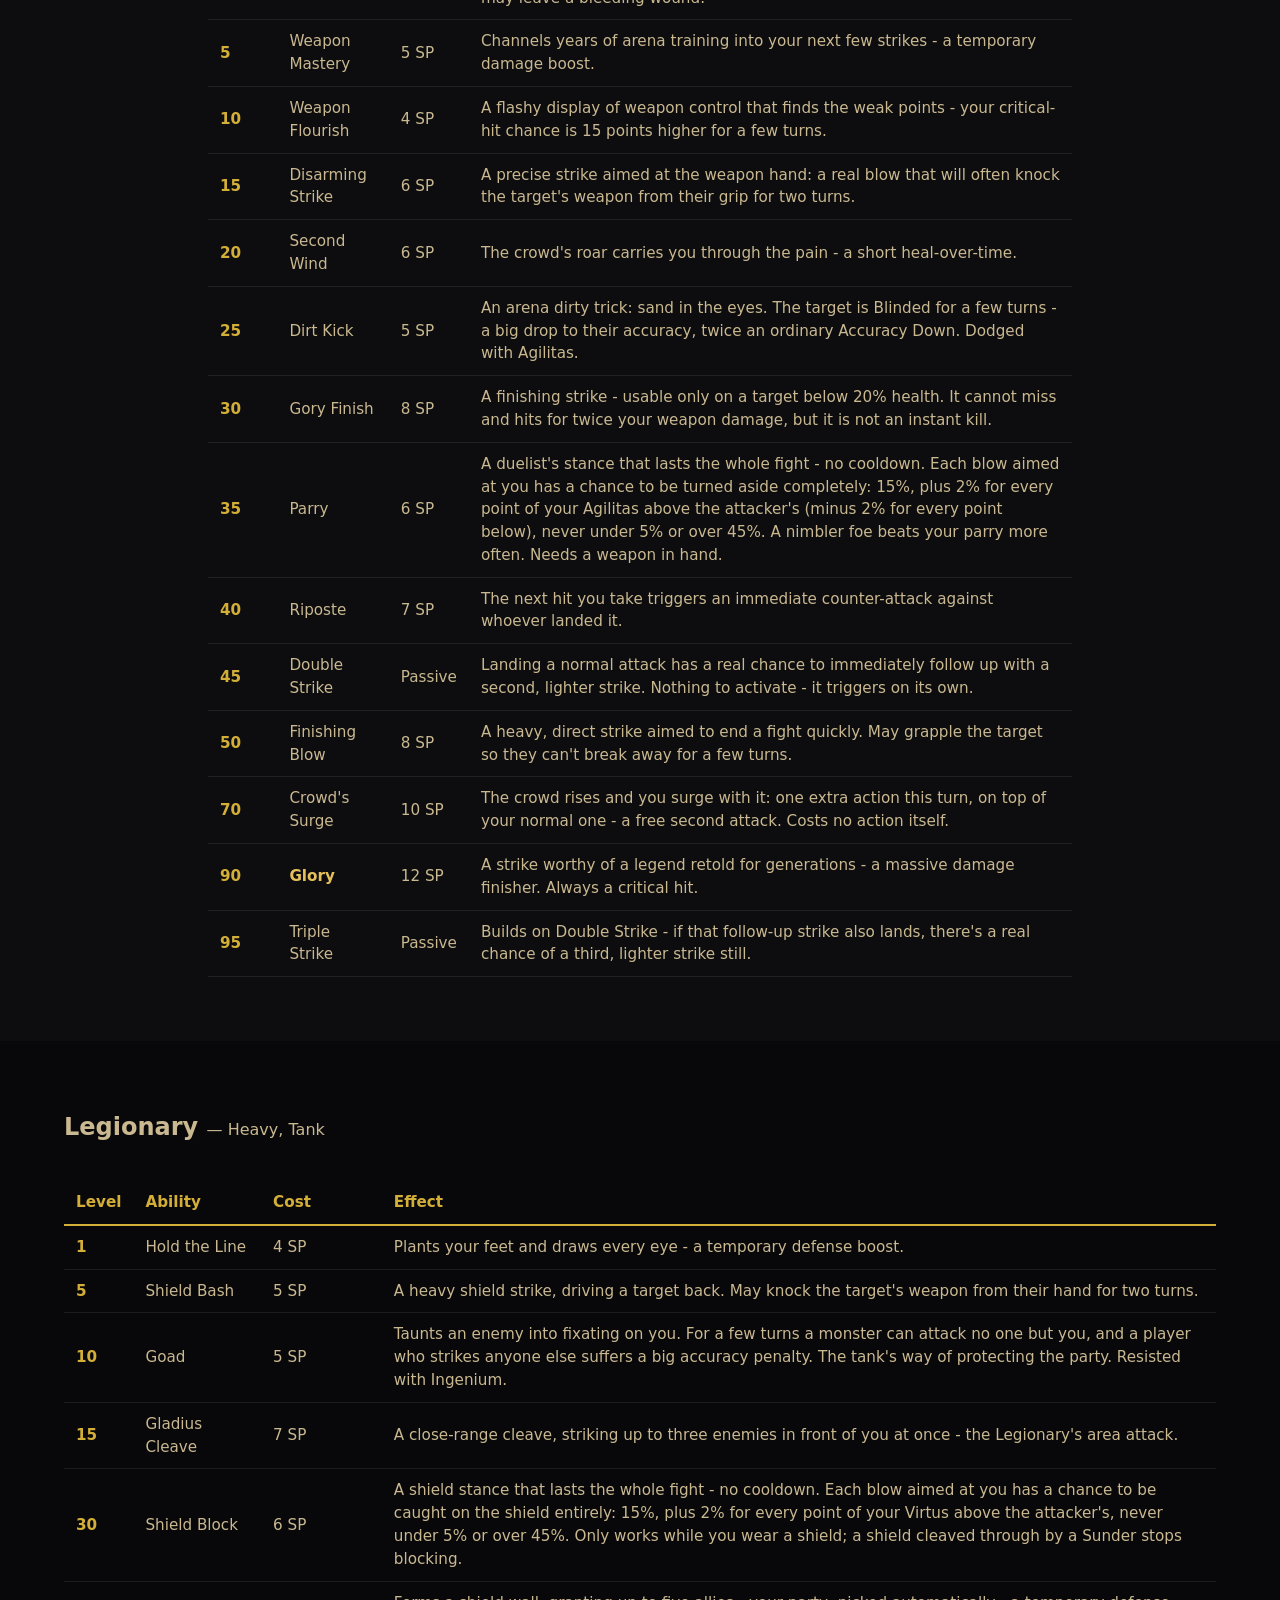
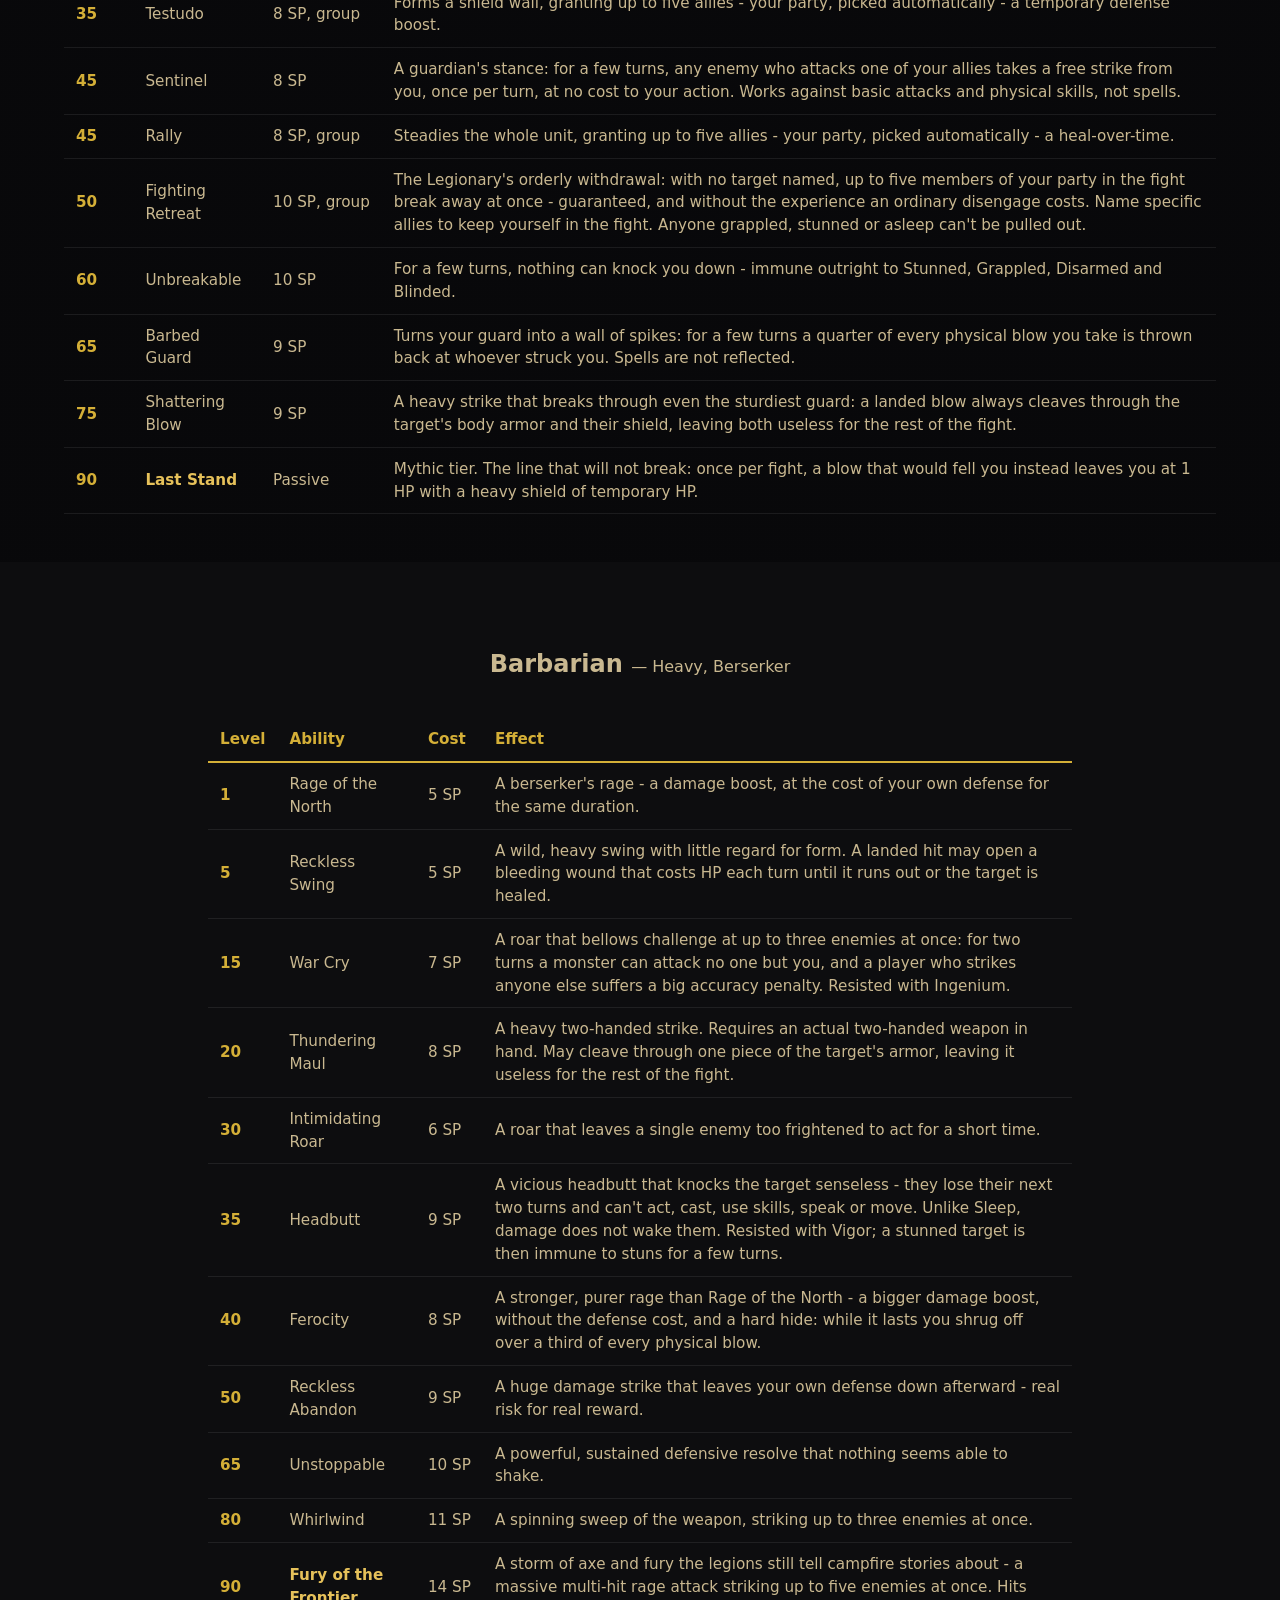
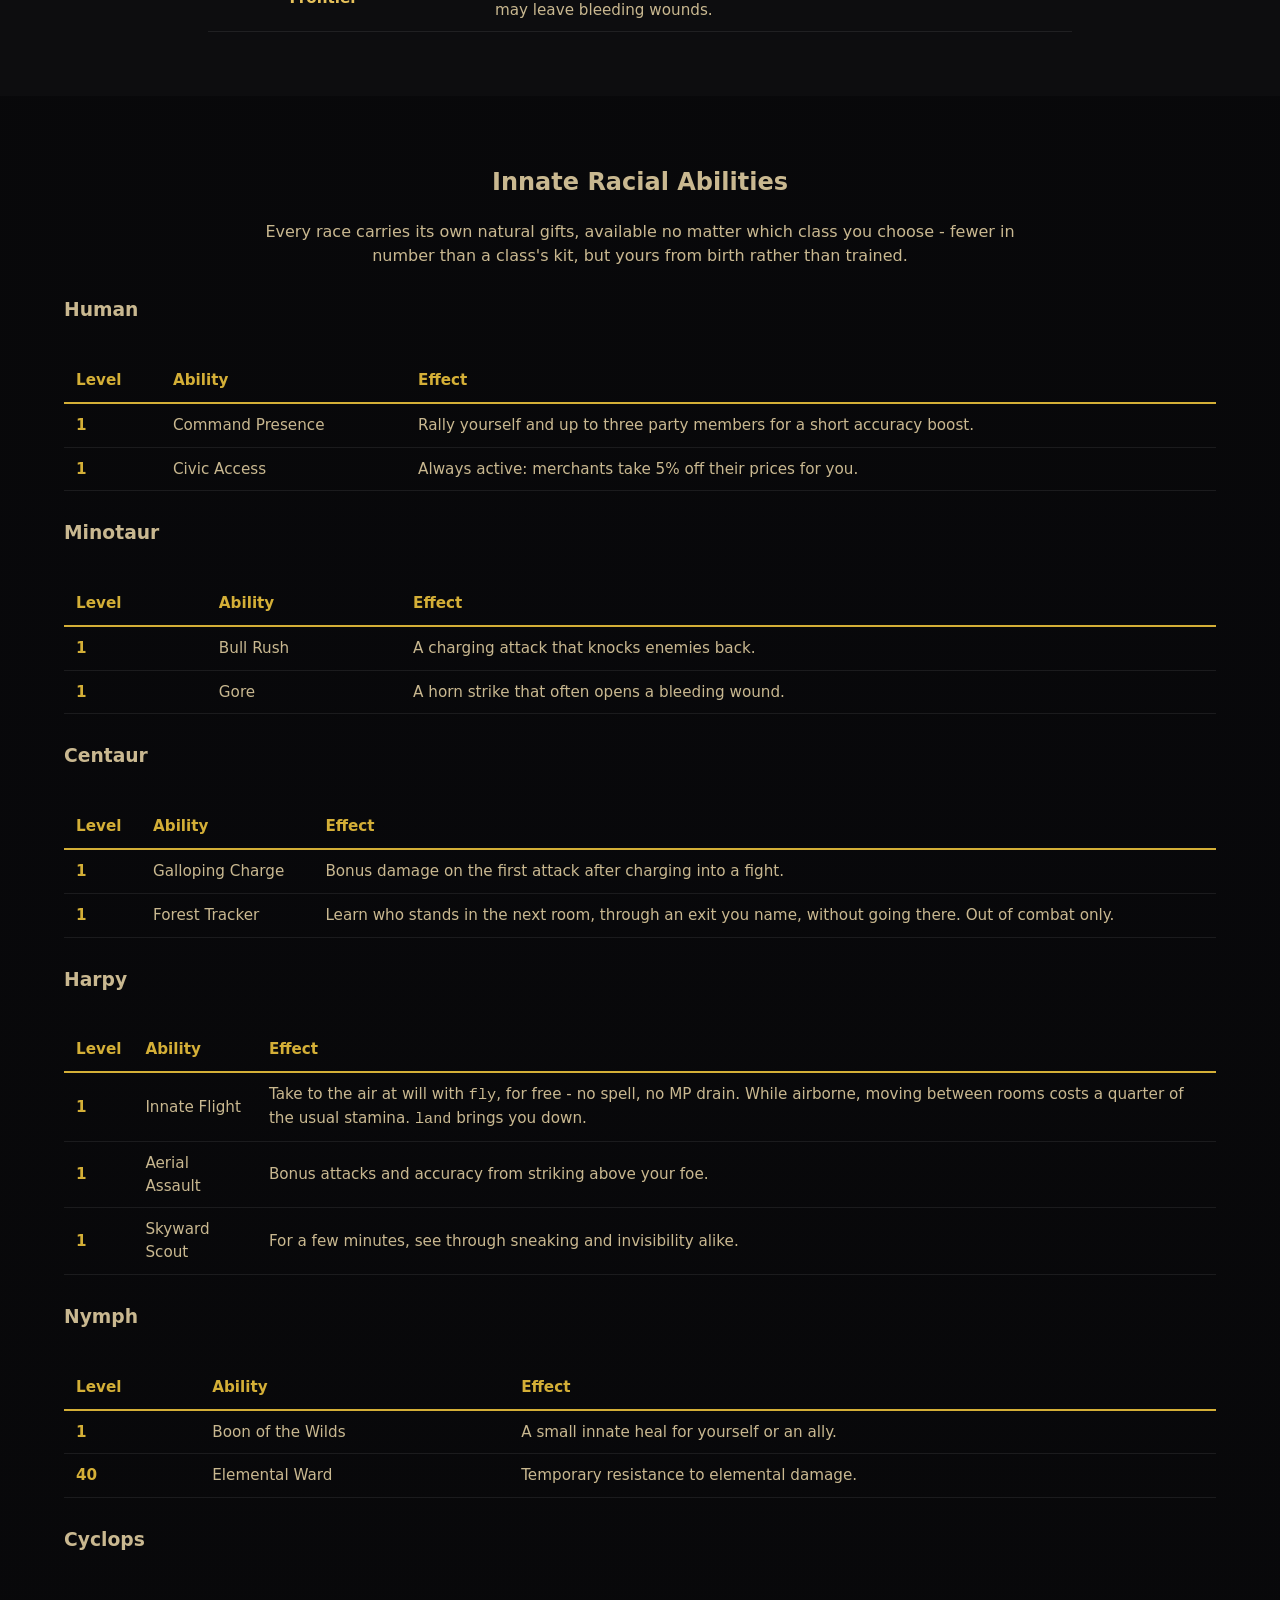
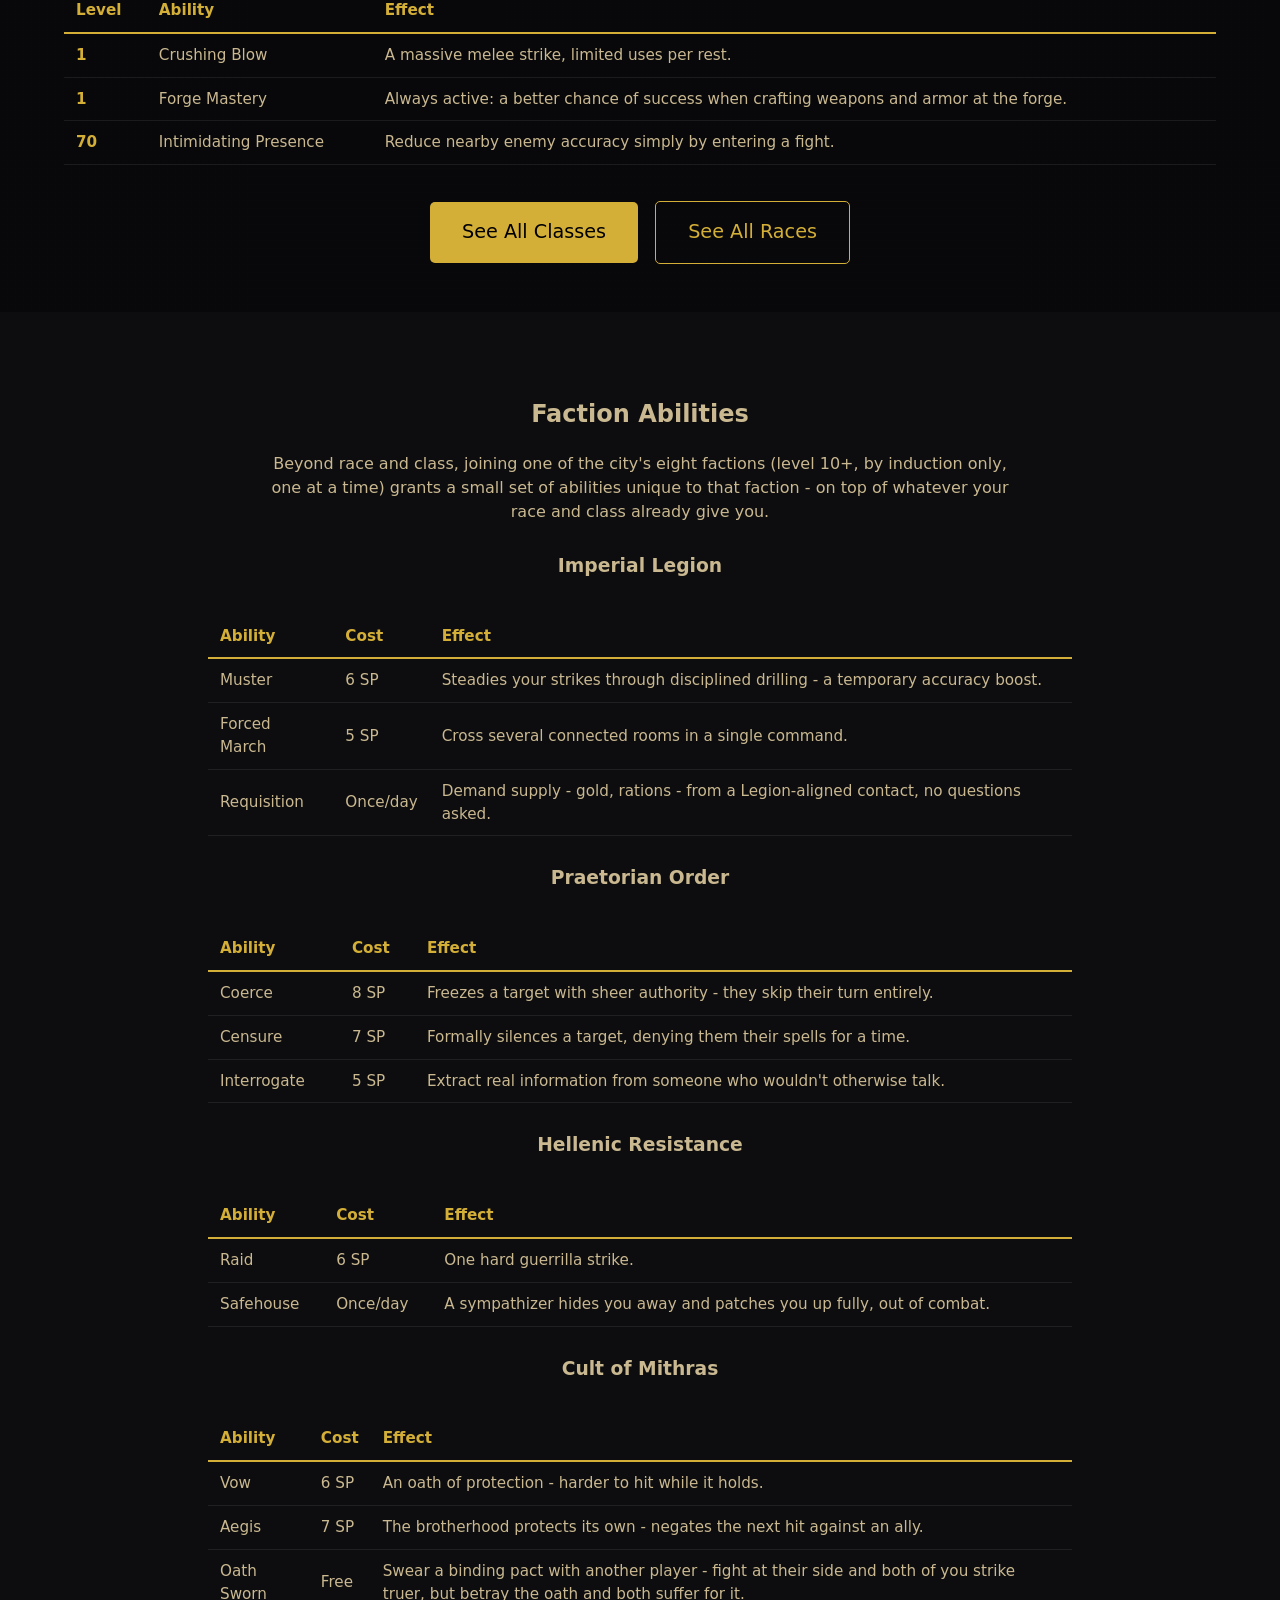
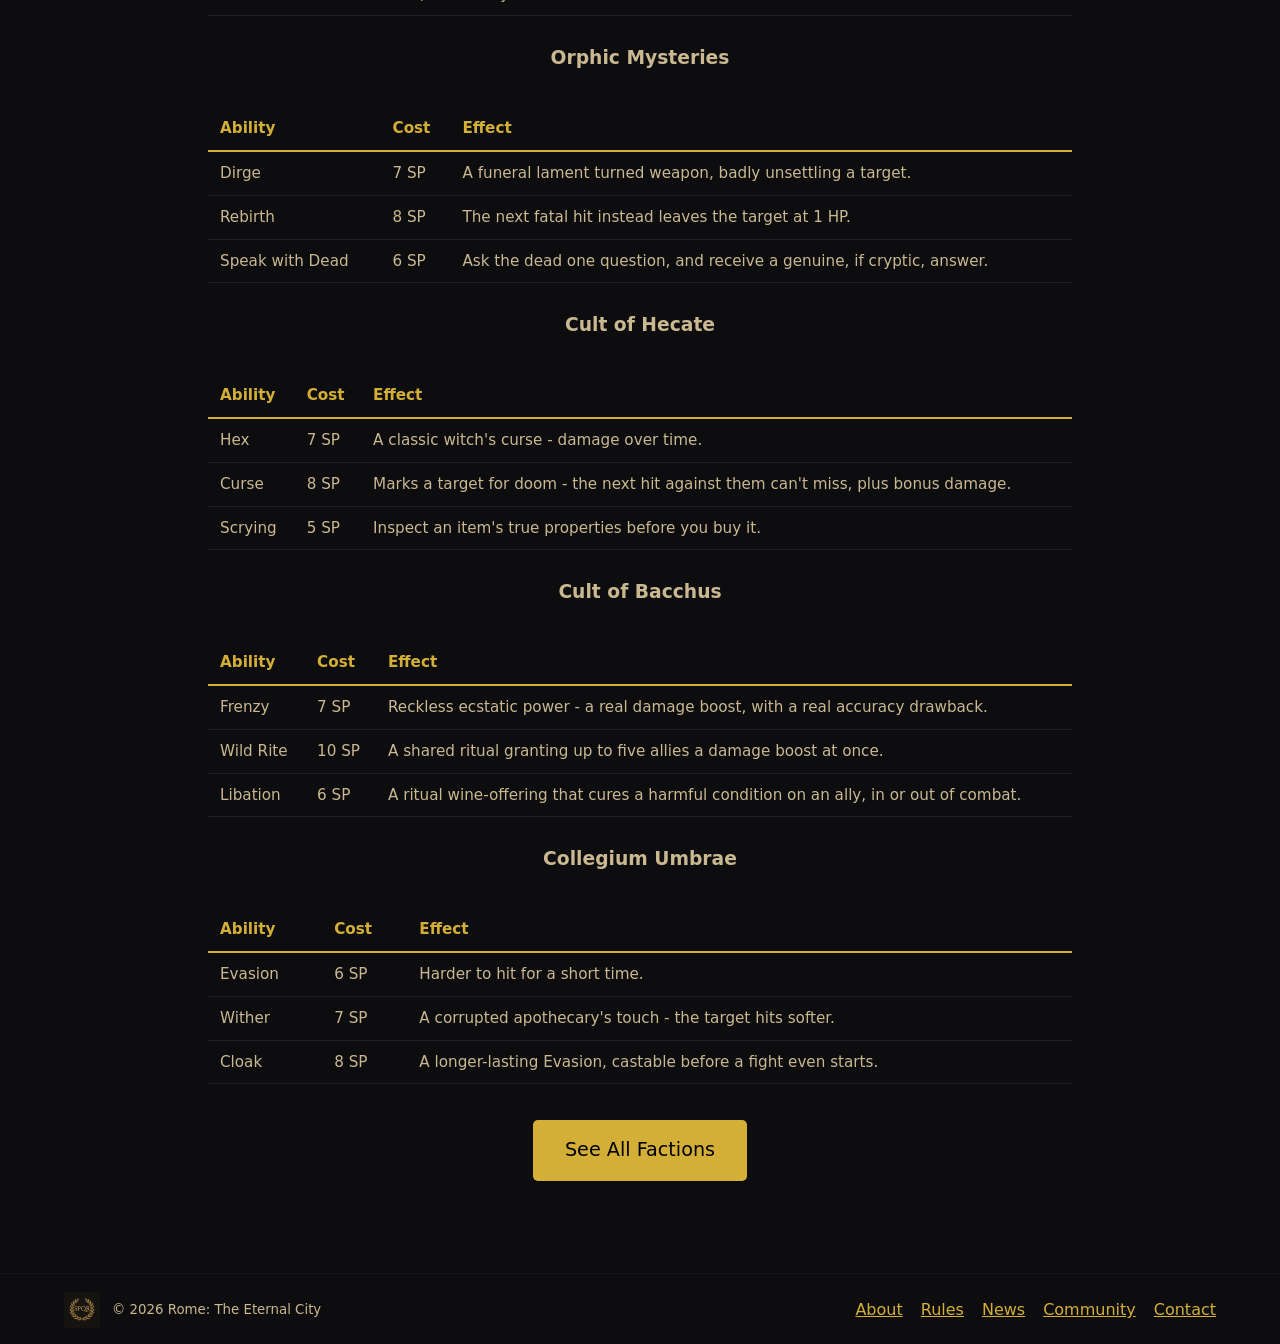
==== commit 976d043a: "Build the remaining racial abilities as modest versions Human Command Presence (party Accuracy Up) a" ====
--- a/website/abilities.html
+++ b/website/abilities.html
@@ -305,8 +305,8 @@
         <div class="table-wrap">
         <table class="ability-table">
           <tr><th>Level</th><th>Ability</th><th>Effect</th></tr>
-          <tr><td class="lvl">1</td><td>Command Presence</td><td>Passive bonus to leadership and diplomacy checks.</td></tr>
-          <tr><td class="lvl">40</td><td>Civic Access</td><td>Unlocks the ability to hold or influence certain civic and political positions.</td></tr>
+          <tr><td class="lvl">1</td><td>Command Presence</td><td>Rally yourself and up to three party members for a short accuracy boost.</td></tr>
+          <tr><td class="lvl">1</td><td>Civic Access</td><td>Always active: merchants take 5% off their prices for you.</td></tr>
         </table>
         </div>
 
@@ -324,7 +324,7 @@
         <table class="ability-table">
           <tr><th>Level</th><th>Ability</th><th>Effect</th></tr>
           <tr><td class="lvl">1</td><td>Galloping Charge</td><td>Bonus damage on the first attack after charging into a fight.</td></tr>
-          <tr><td class="lvl">40</td><td>Forest Tracker</td><td>Excellent movement and tracking ability in natural terrain.</td></tr>
+          <tr><td class="lvl">1</td><td>Forest Tracker</td><td>Learn who stands in the next room, through an exit you name, without going there. Out of combat only.</td></tr>
         </table>
         </div>
 
@@ -334,7 +334,7 @@
           <tr><th>Level</th><th>Ability</th><th>Effect</th></tr>
           <tr><td class="lvl">1</td><td>Innate Flight</td><td>Take to the air at will with <code>fly</code>, for free - no spell, no MP drain. While airborne, moving between rooms costs a quarter of the usual stamina. <code>land</code> brings you down.</td></tr>
           <tr><td class="lvl">1</td><td>Aerial Assault</td><td>Bonus attacks and accuracy from striking above your foe.</td></tr>
-          <tr><td class="lvl">40</td><td>Skyward Scout</td><td>Spot hidden foes more easily.</td></tr>
+          <tr><td class="lvl">1</td><td>Skyward Scout</td><td>For a few minutes, see through sneaking and invisibility alike.</td></tr>
         </table>
         </div>
 
@@ -352,7 +352,7 @@
         <table class="ability-table">
           <tr><th>Level</th><th>Ability</th><th>Effect</th></tr>
           <tr><td class="lvl">1</td><td>Crushing Blow</td><td>A massive melee strike, limited uses per rest.</td></tr>
-          <tr><td class="lvl">40</td><td>Forge Mastery</td><td>Craft weapons and armor faster and more effectively.</td></tr>
+          <tr><td class="lvl">1</td><td>Forge Mastery</td><td>Always active: a better chance of success when crafting weapons and armor at the forge.</td></tr>
           <tr><td class="lvl">70</td><td>Intimidating Presence</td><td>Reduce nearby enemy accuracy simply by entering a fight.</td></tr>
         </table>
         </div>
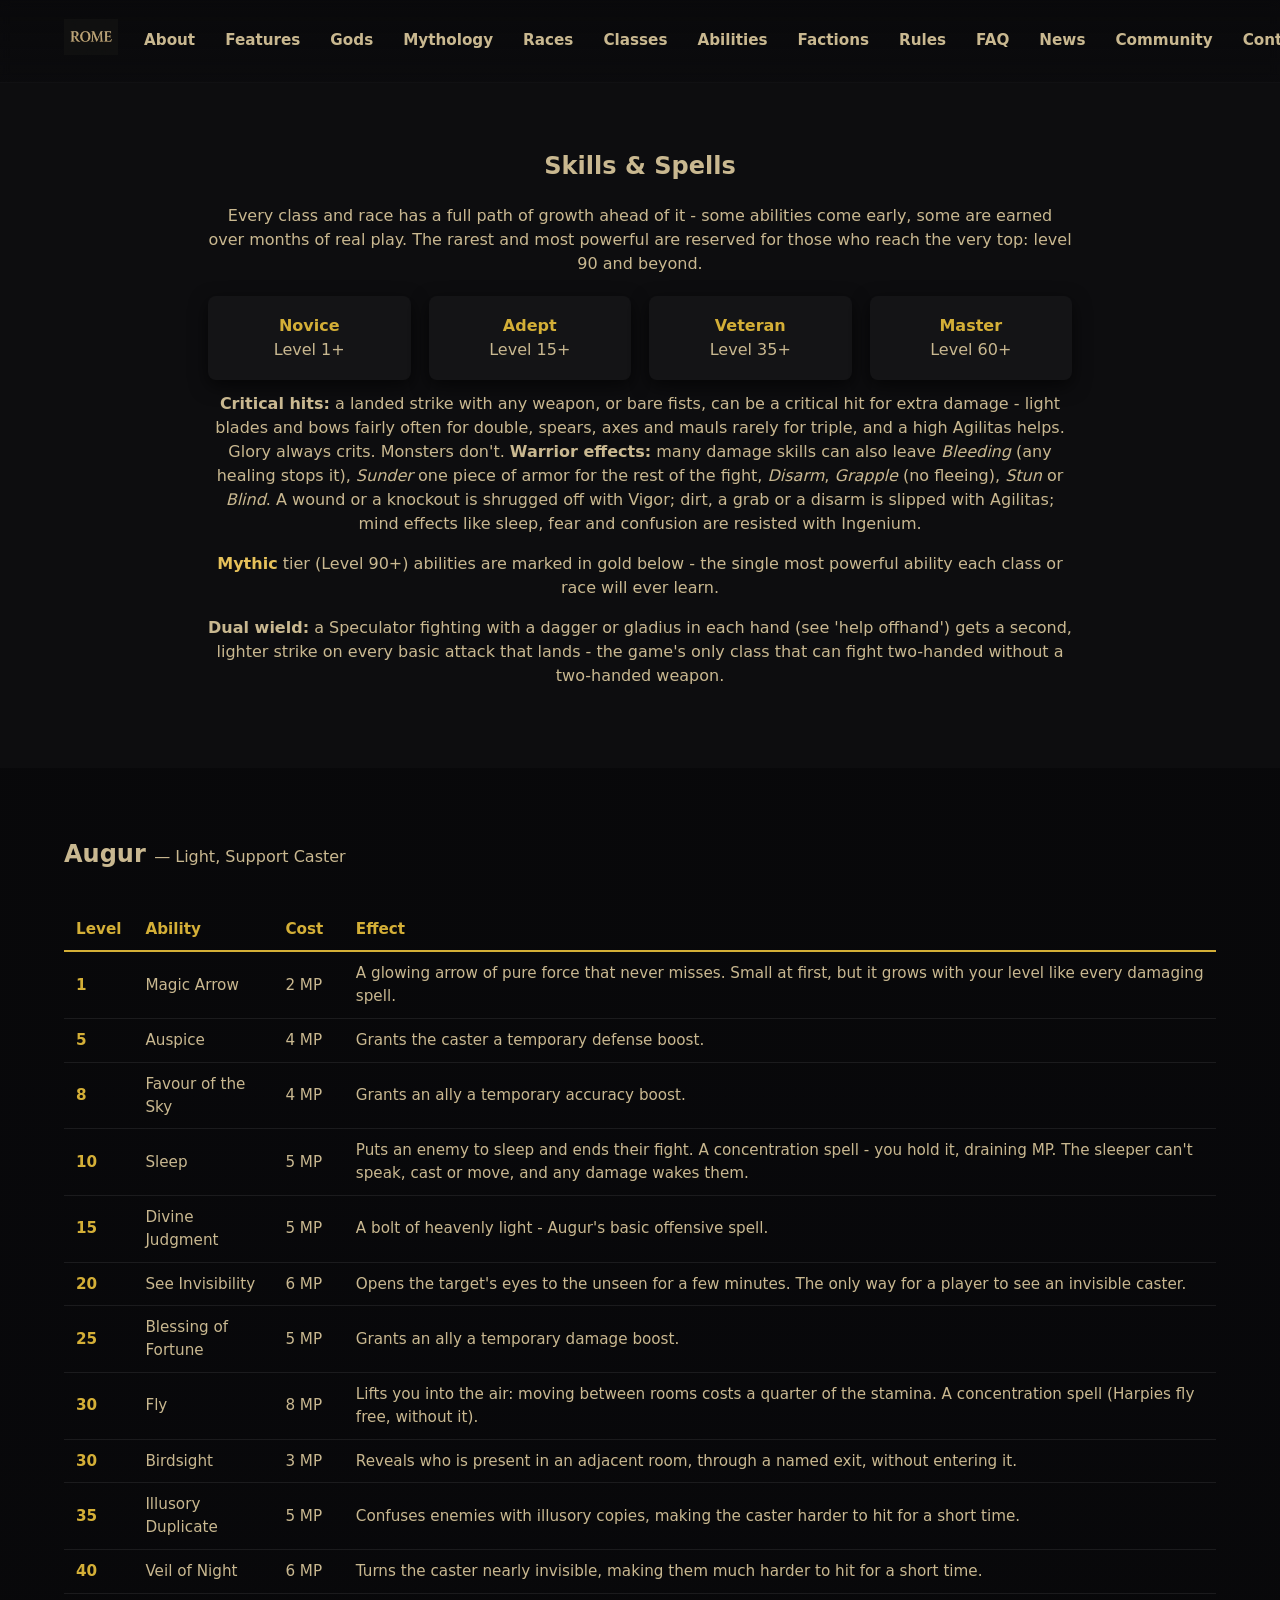
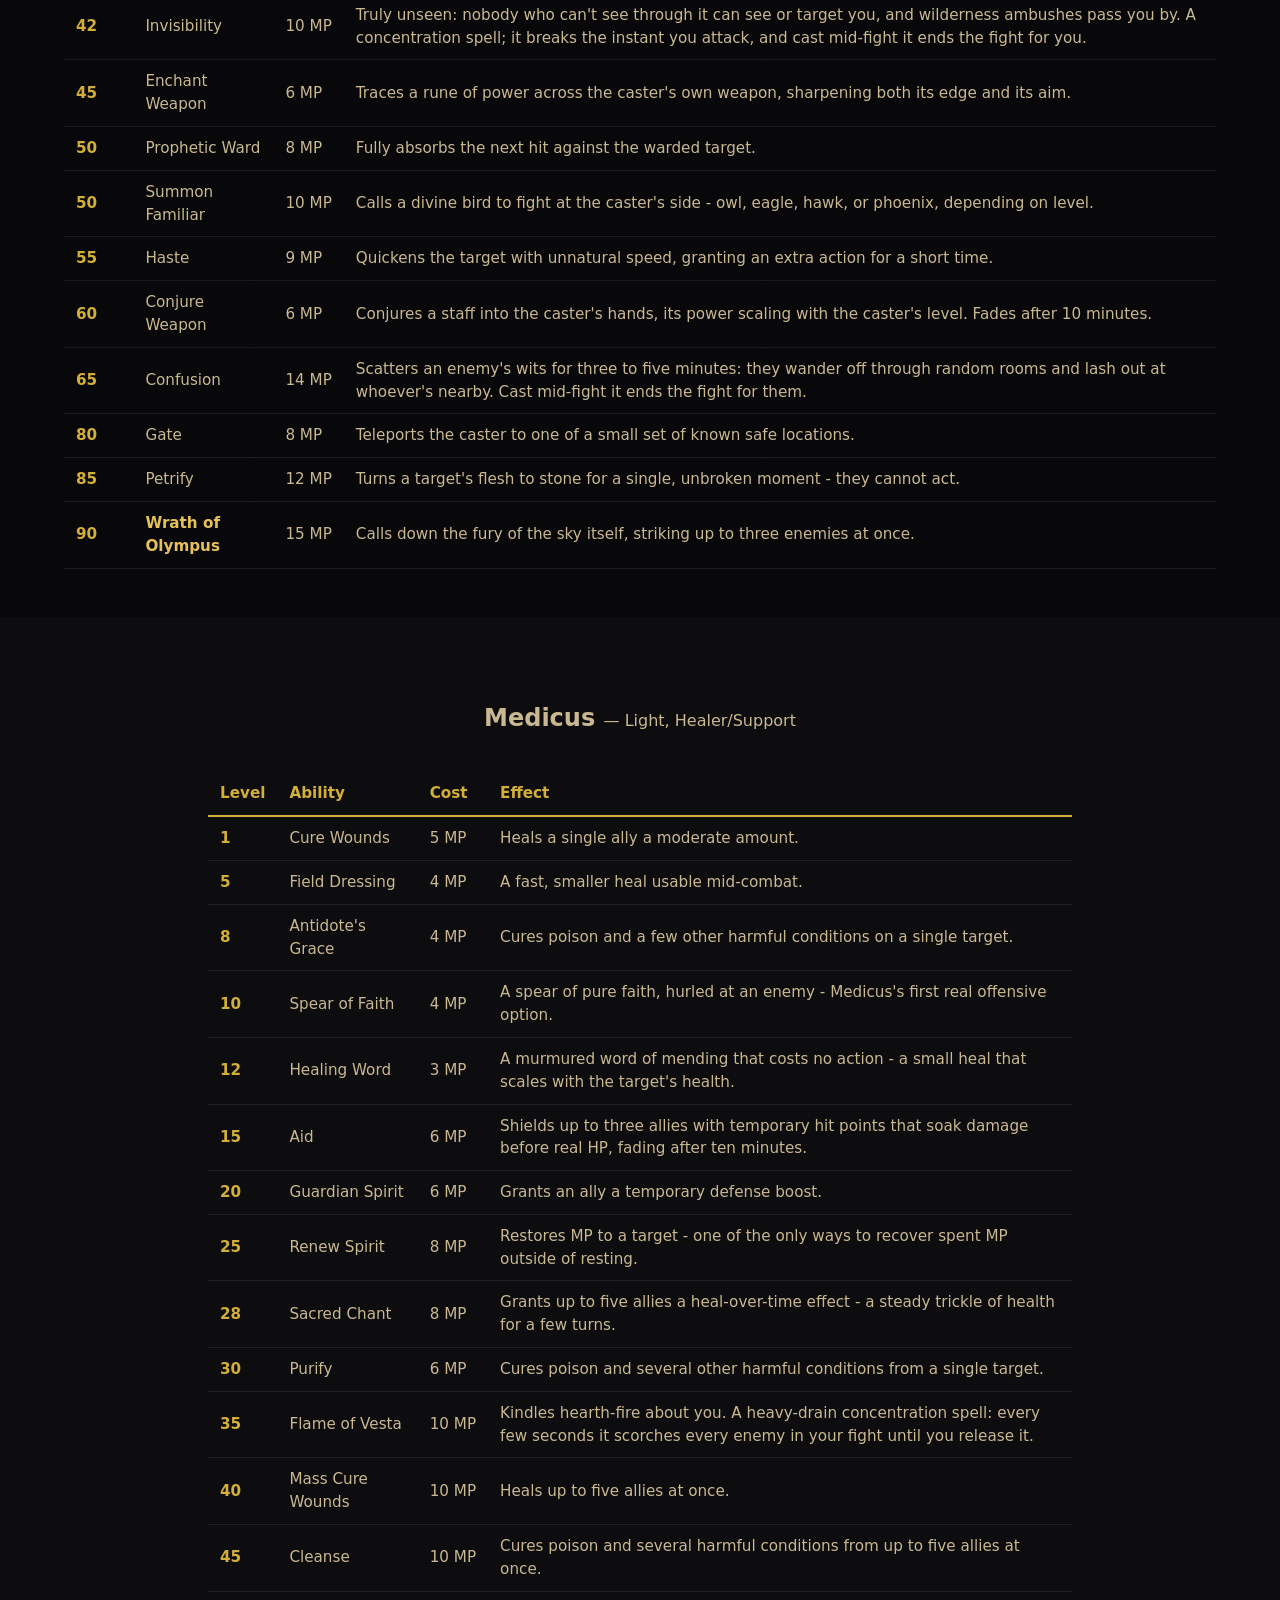
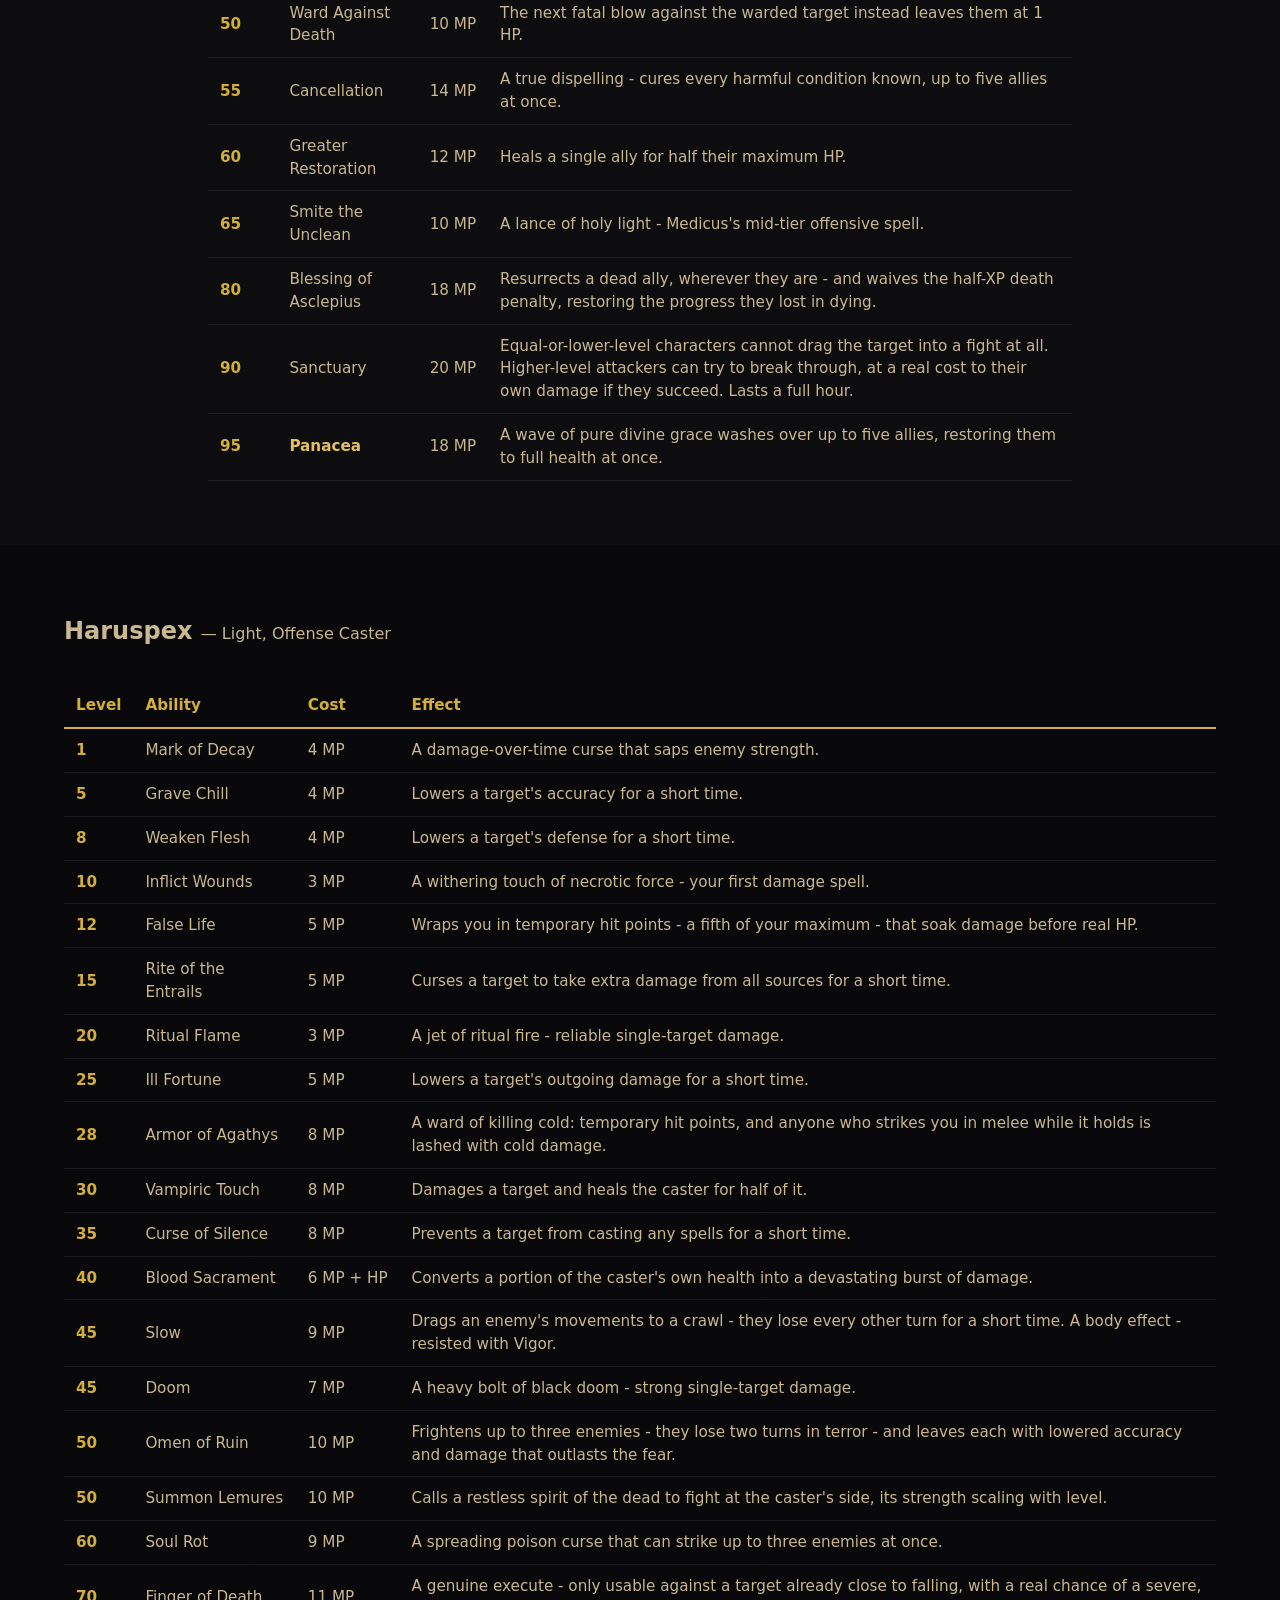
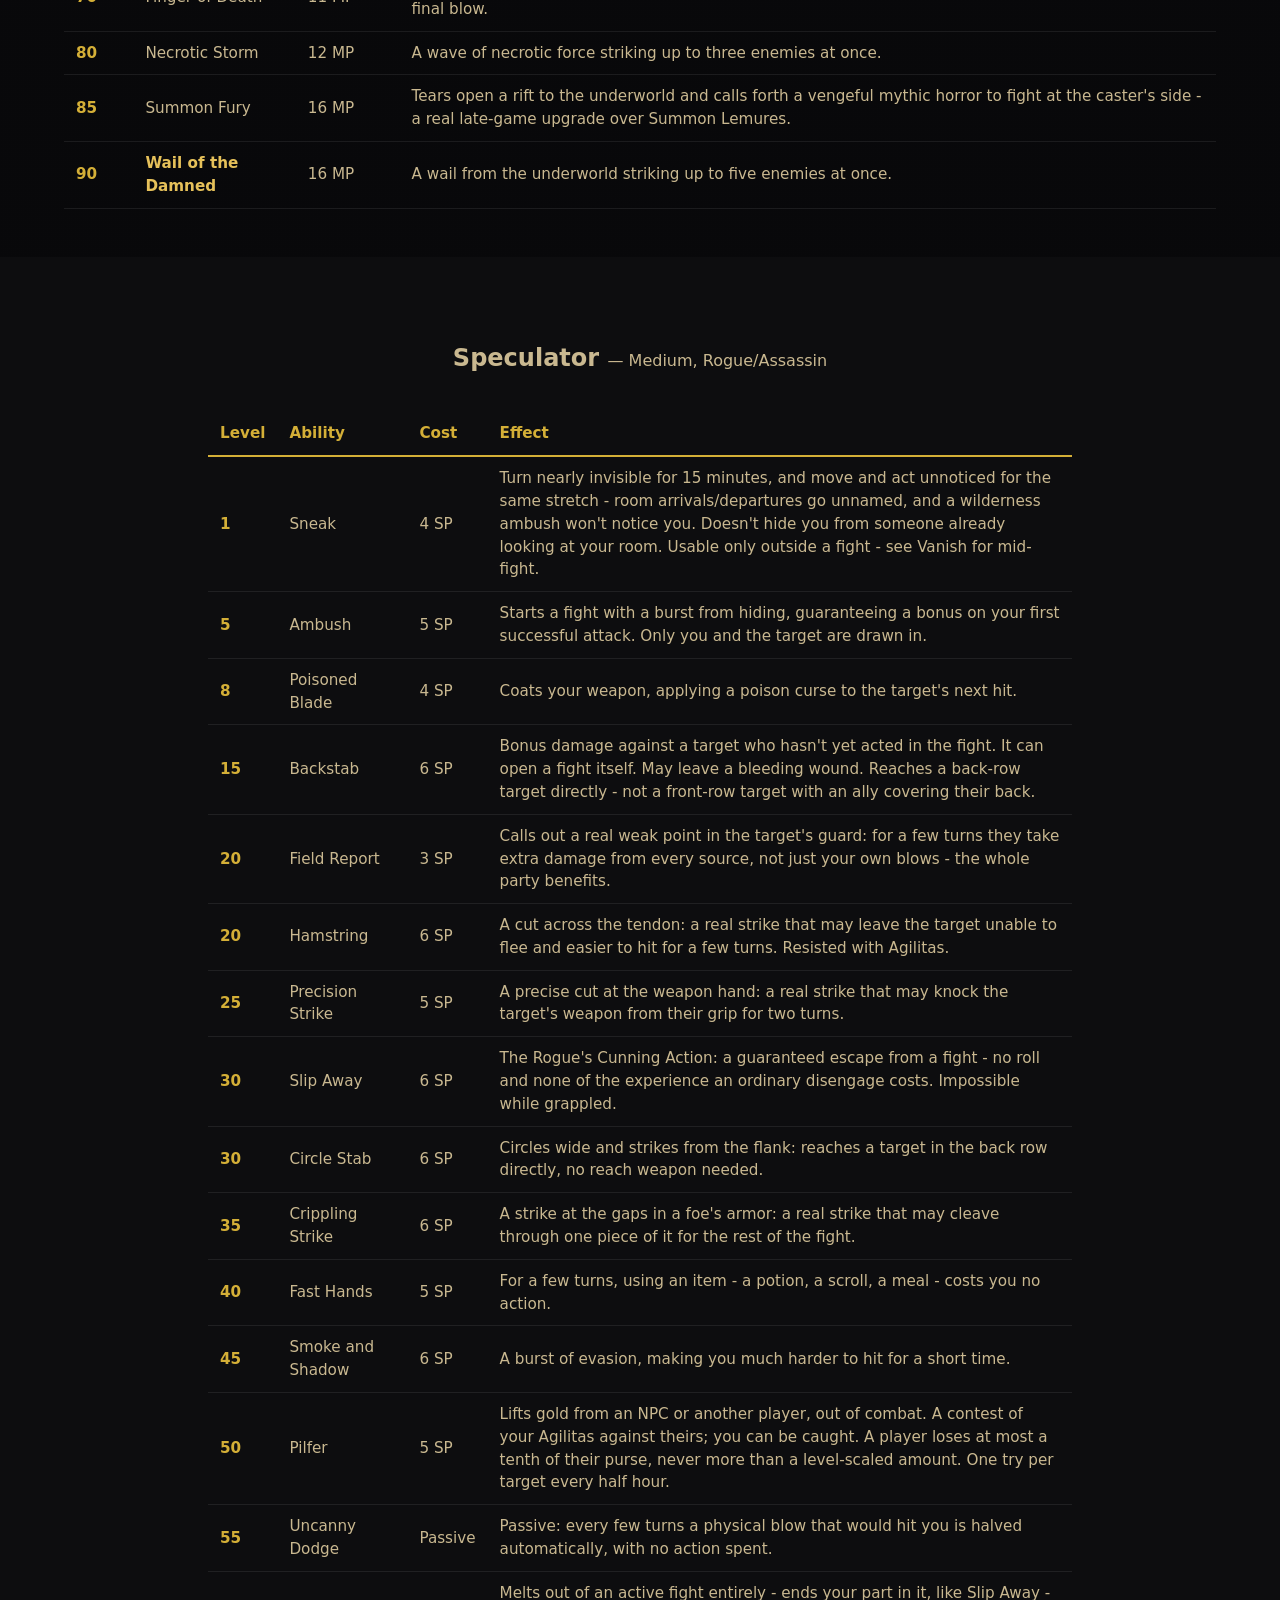
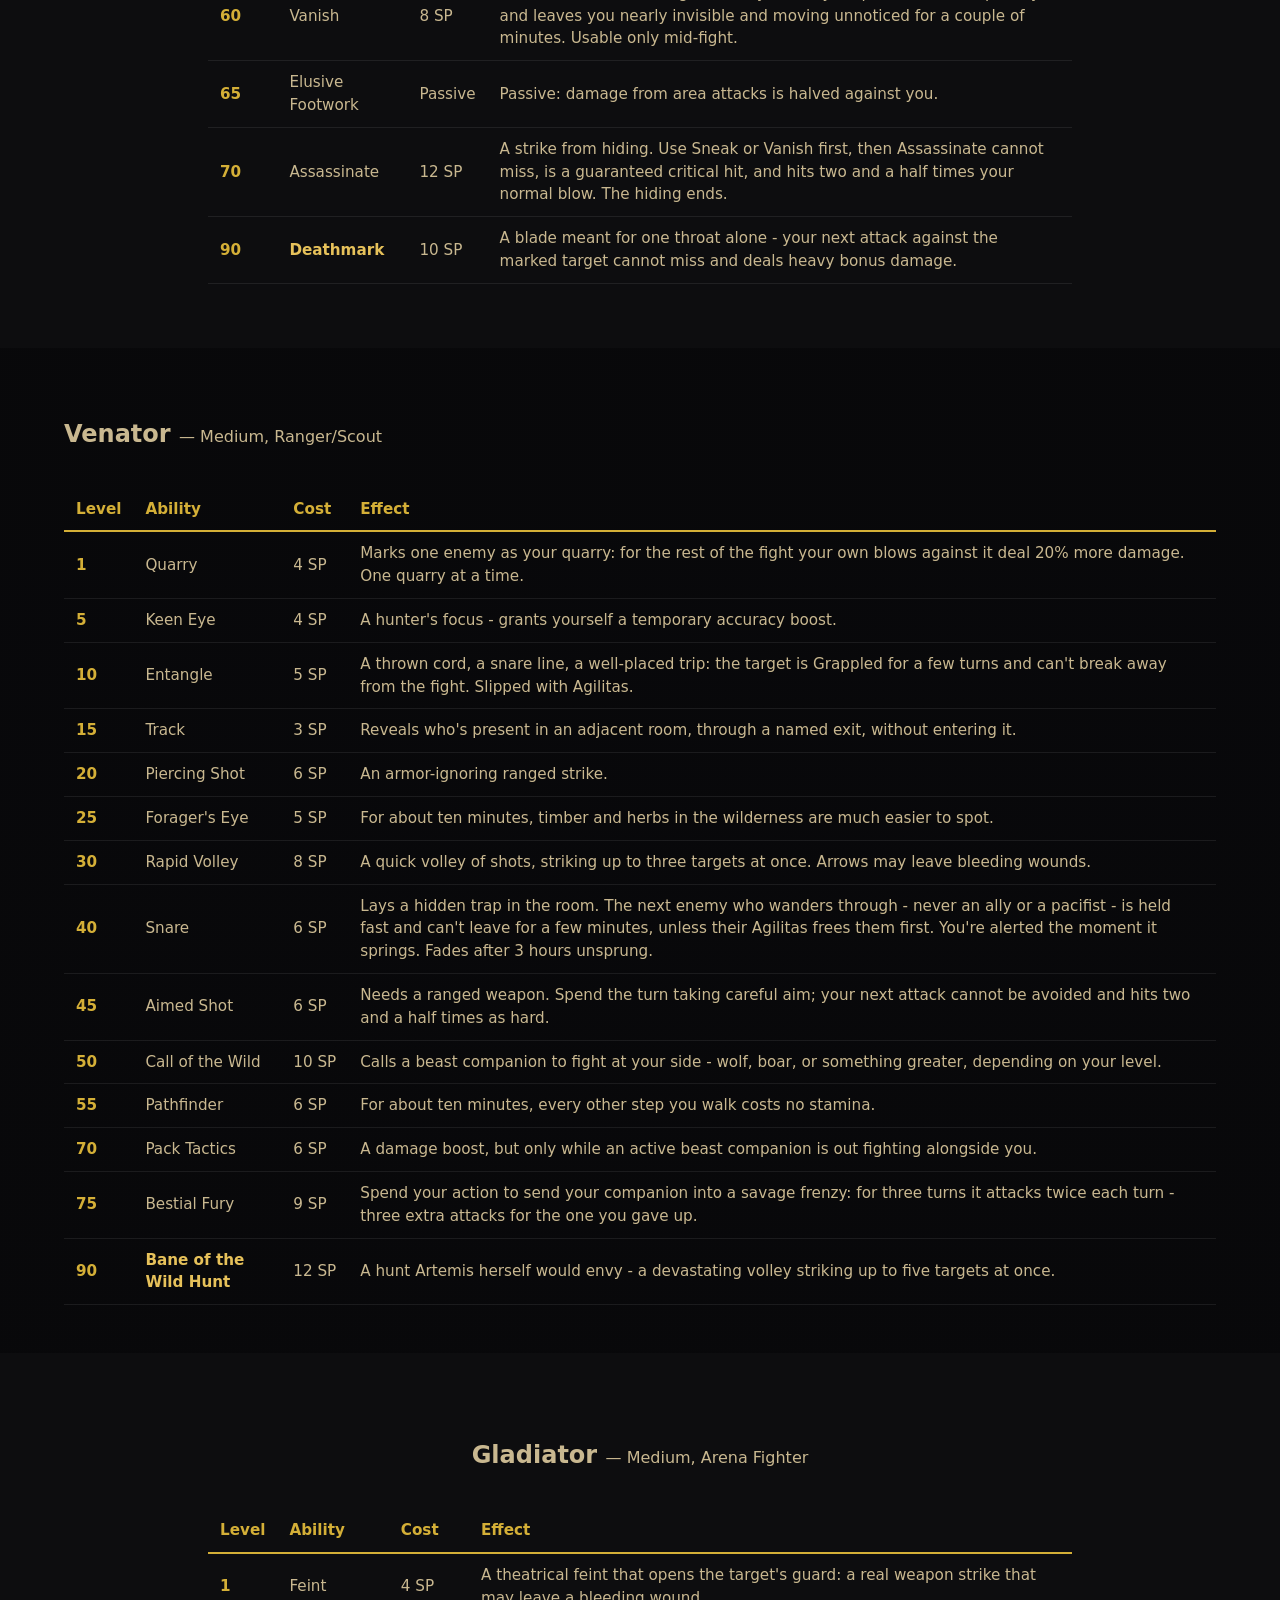
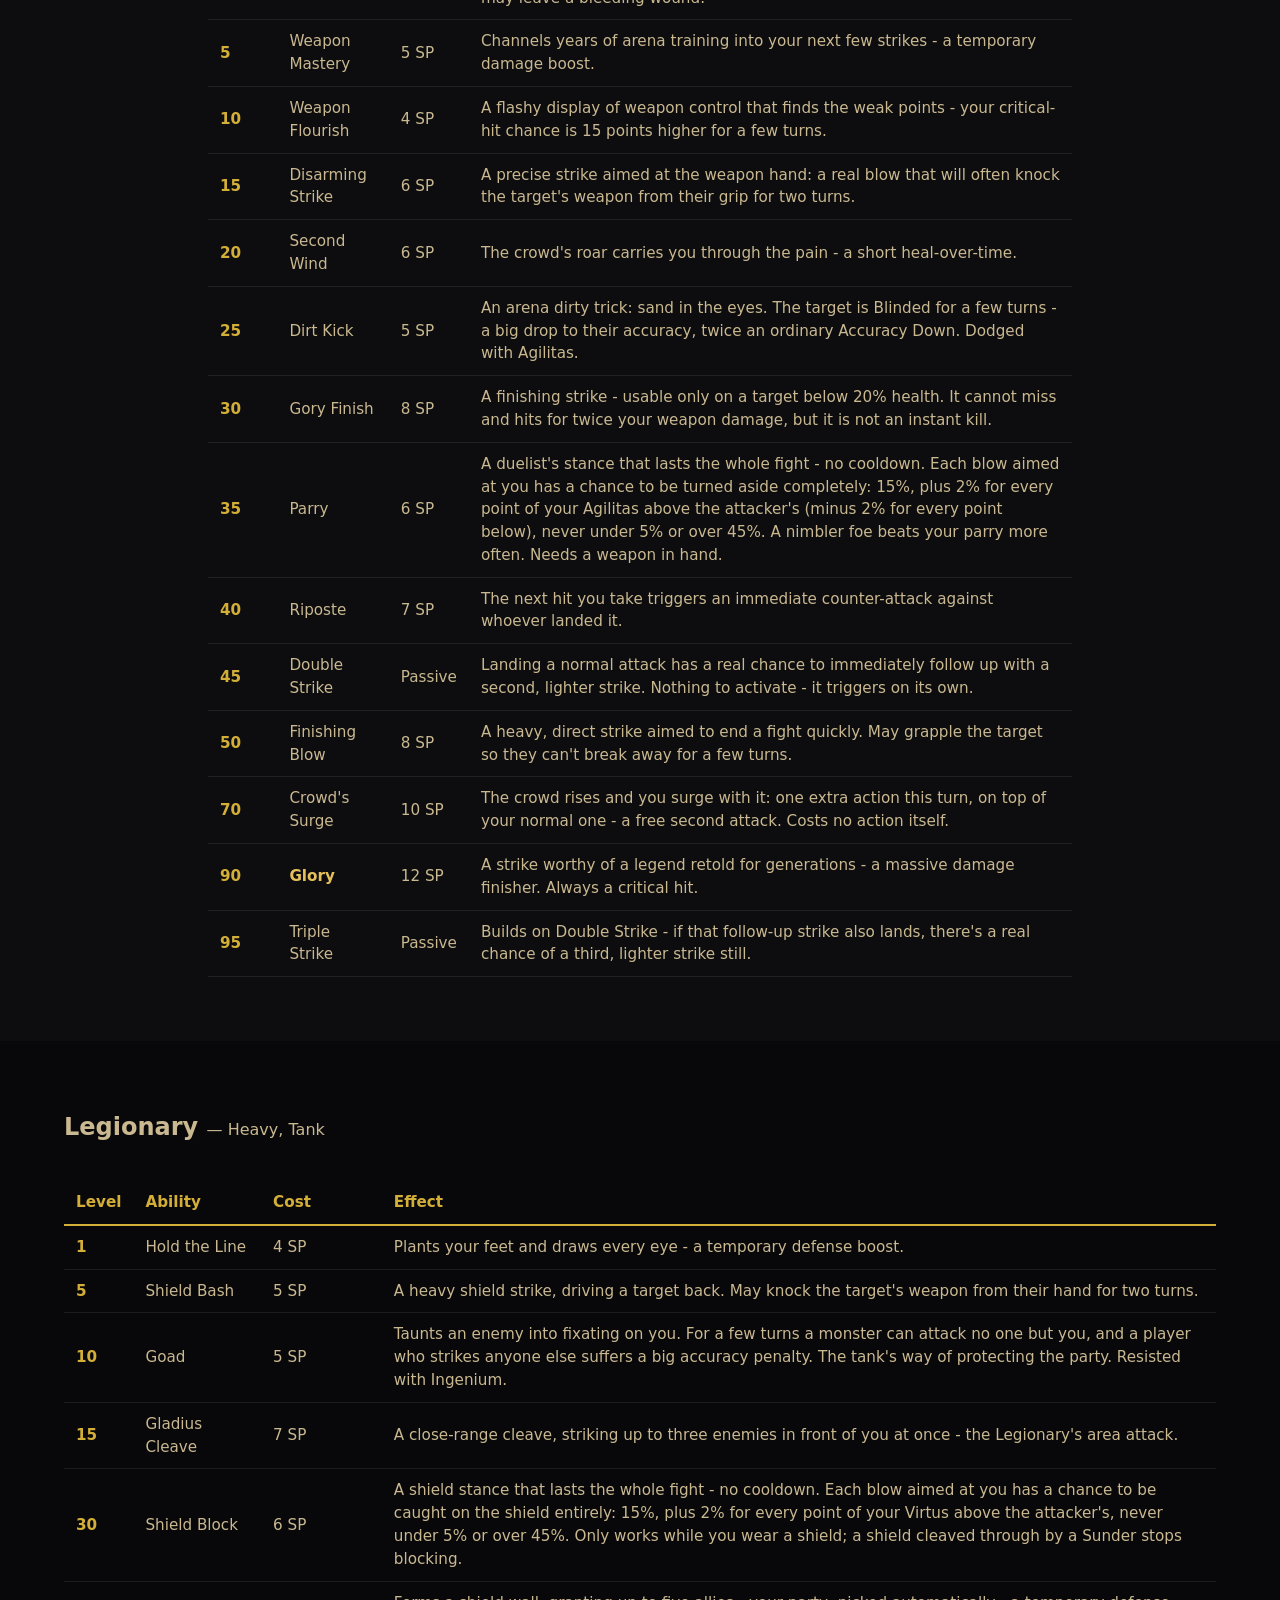
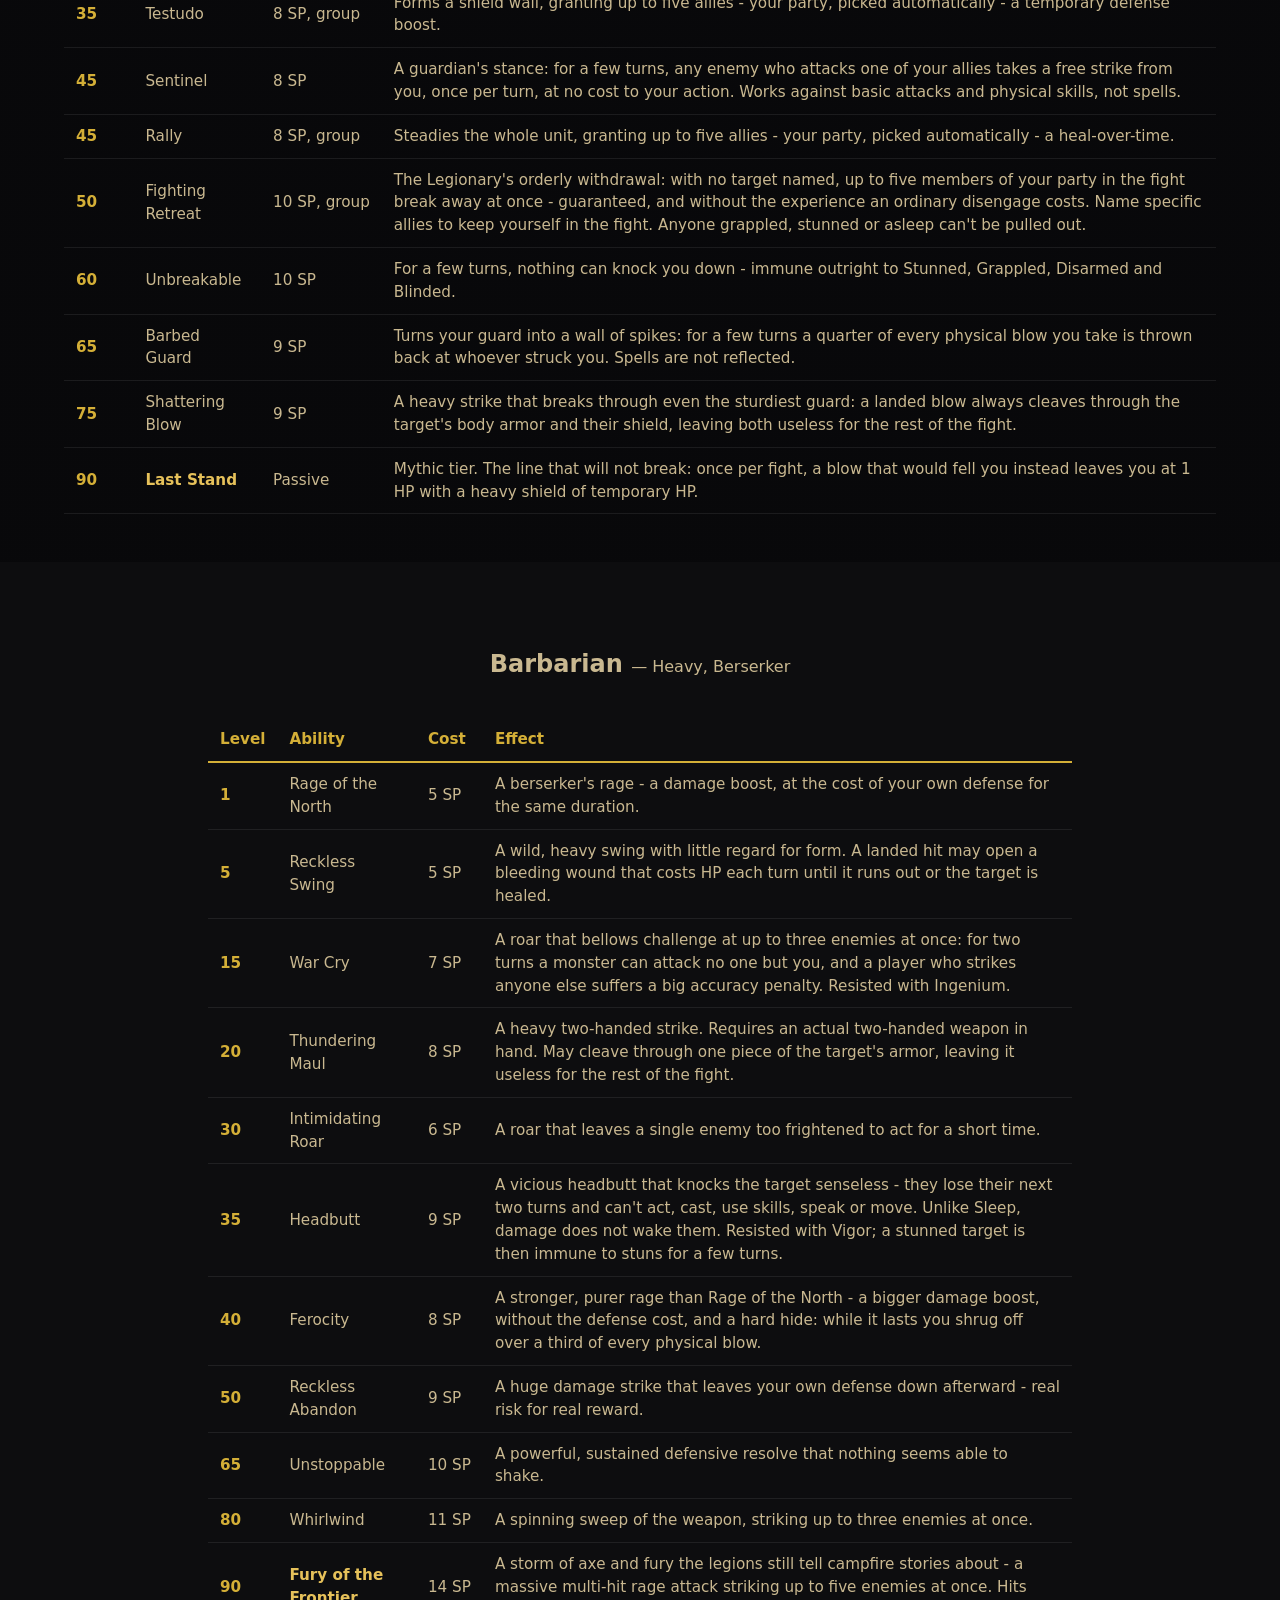
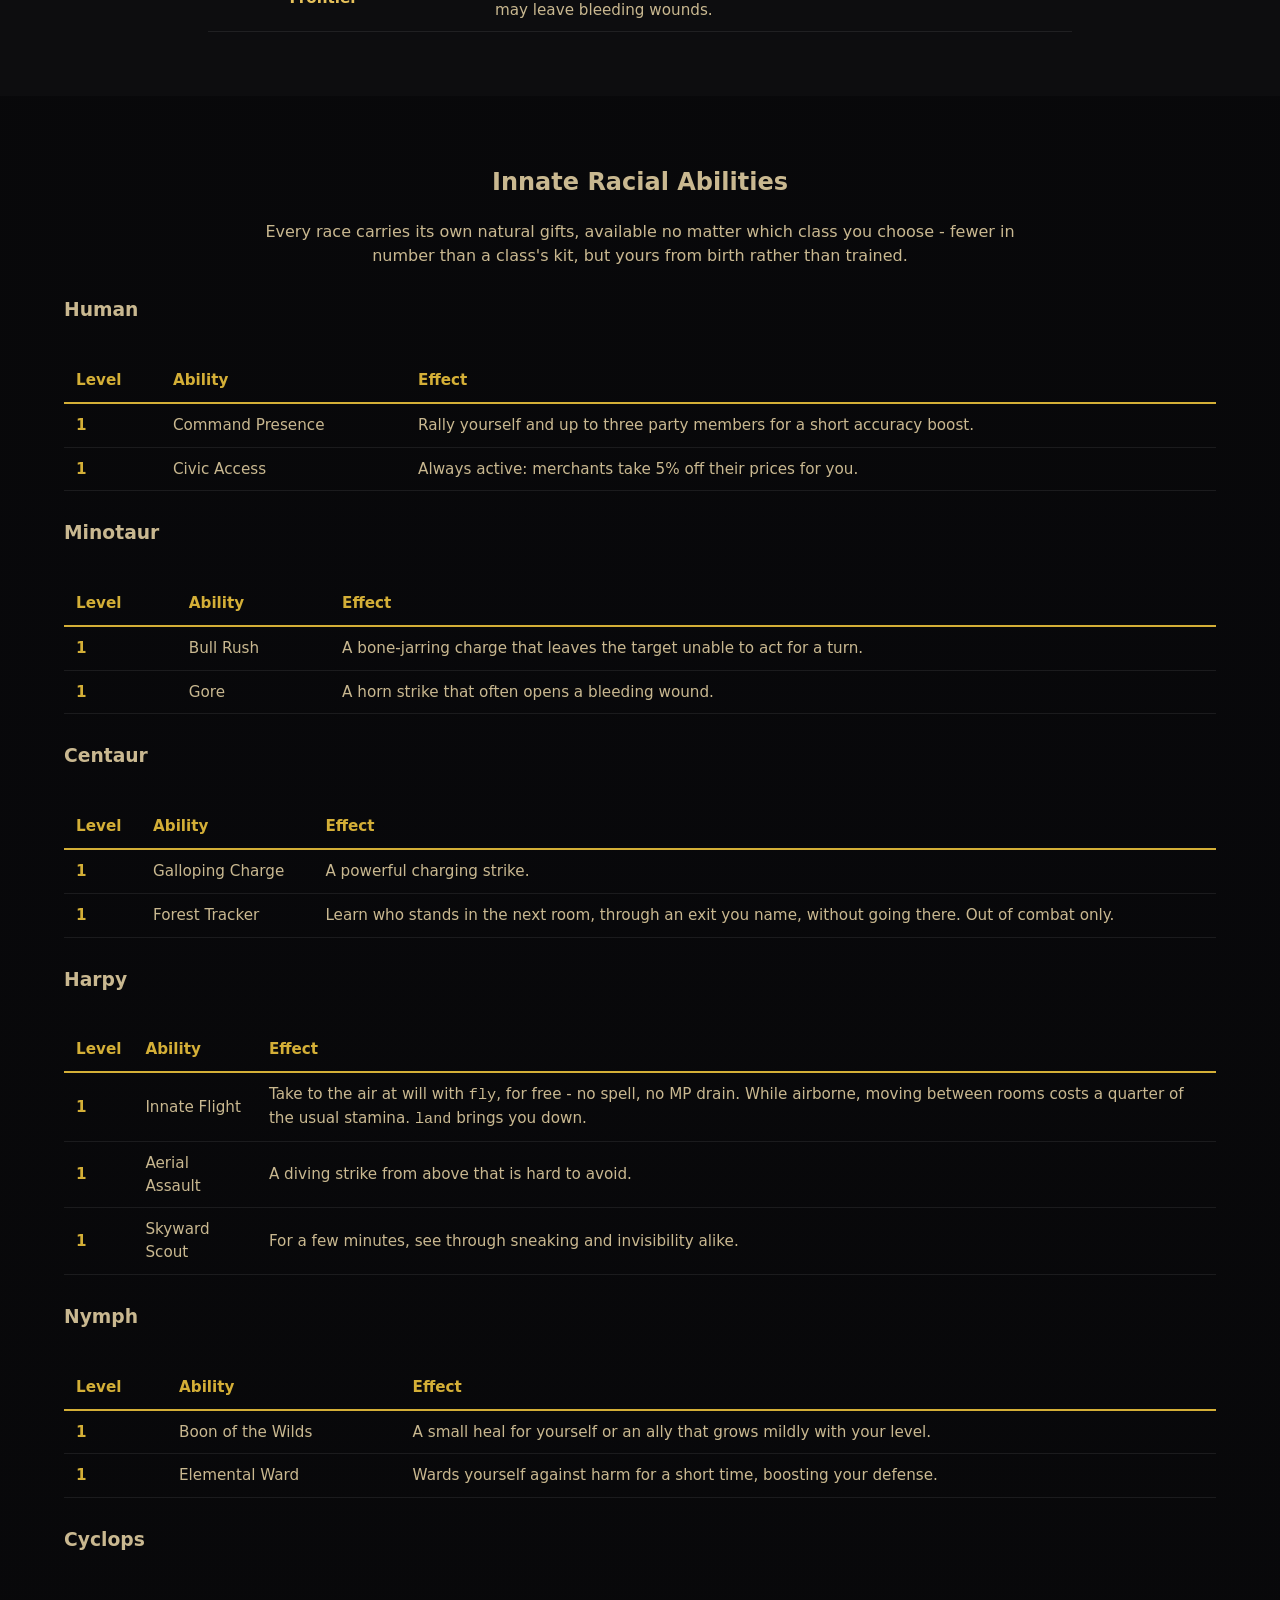
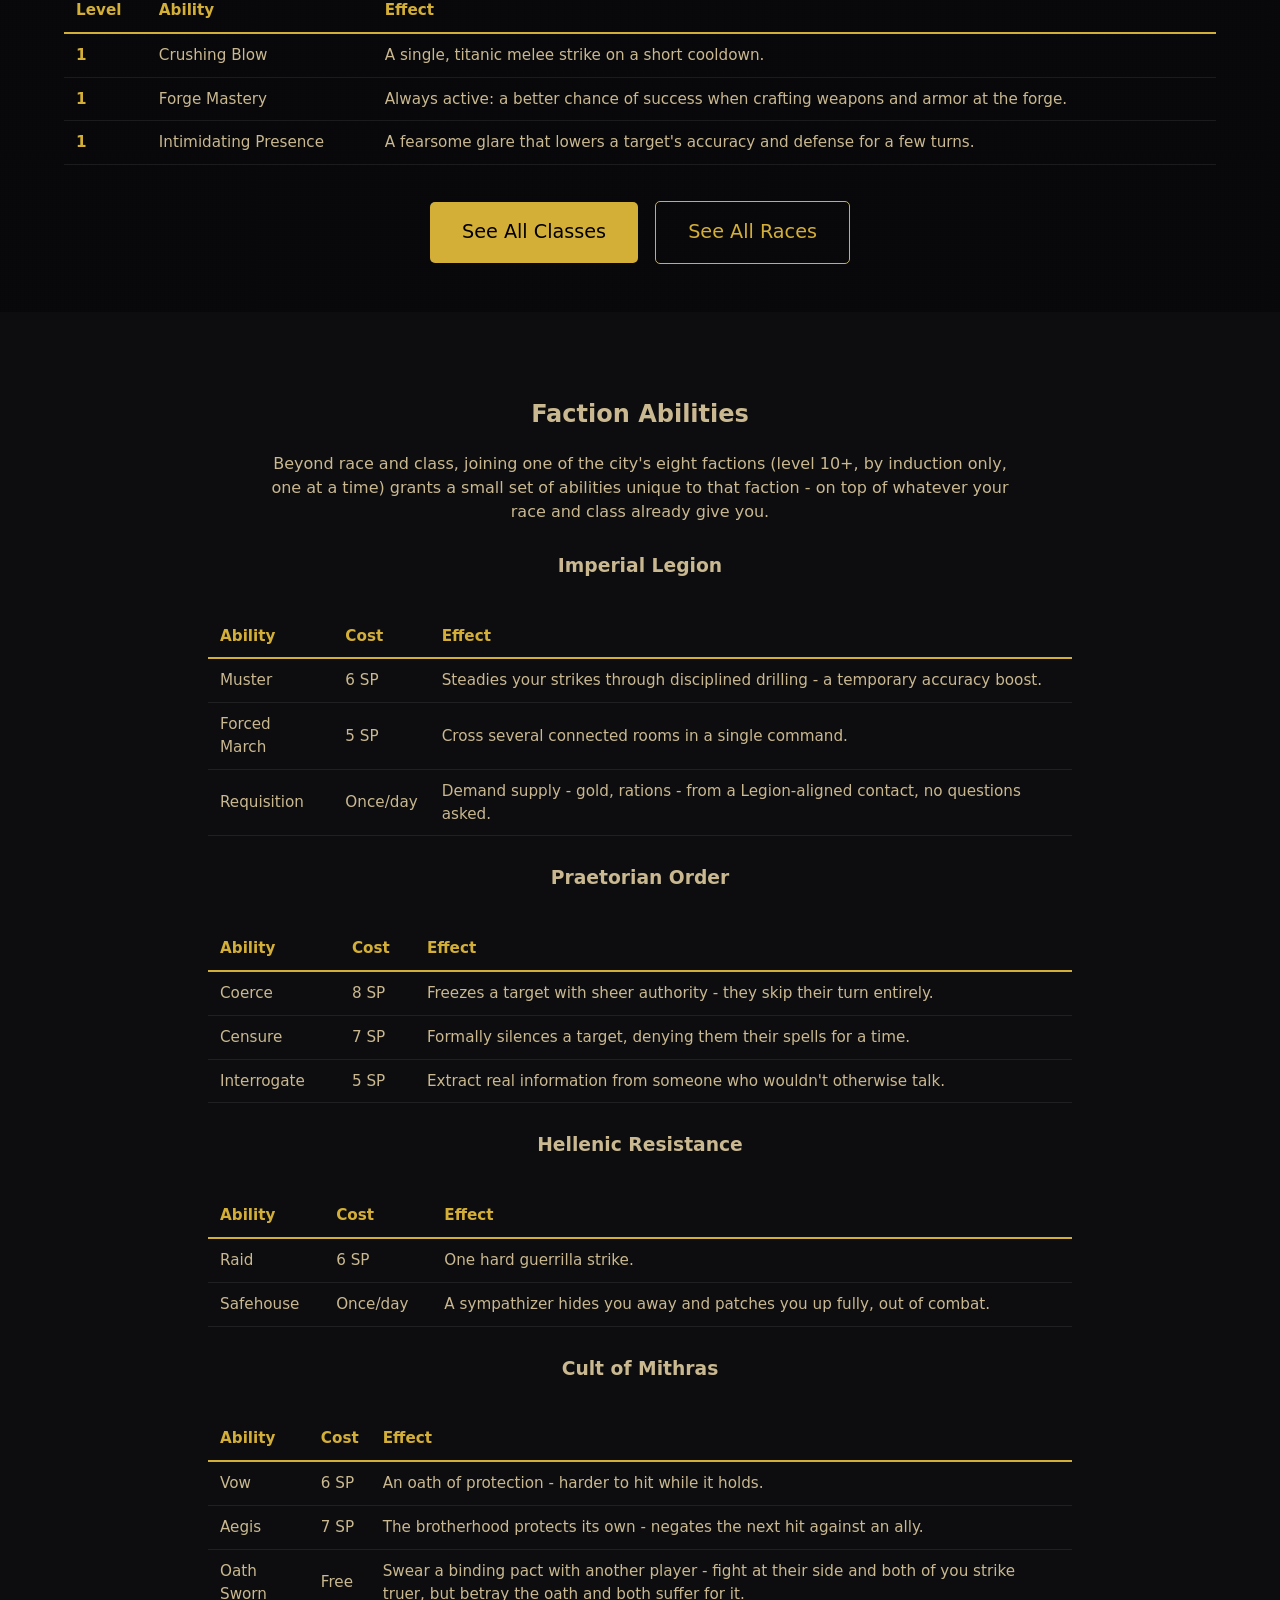
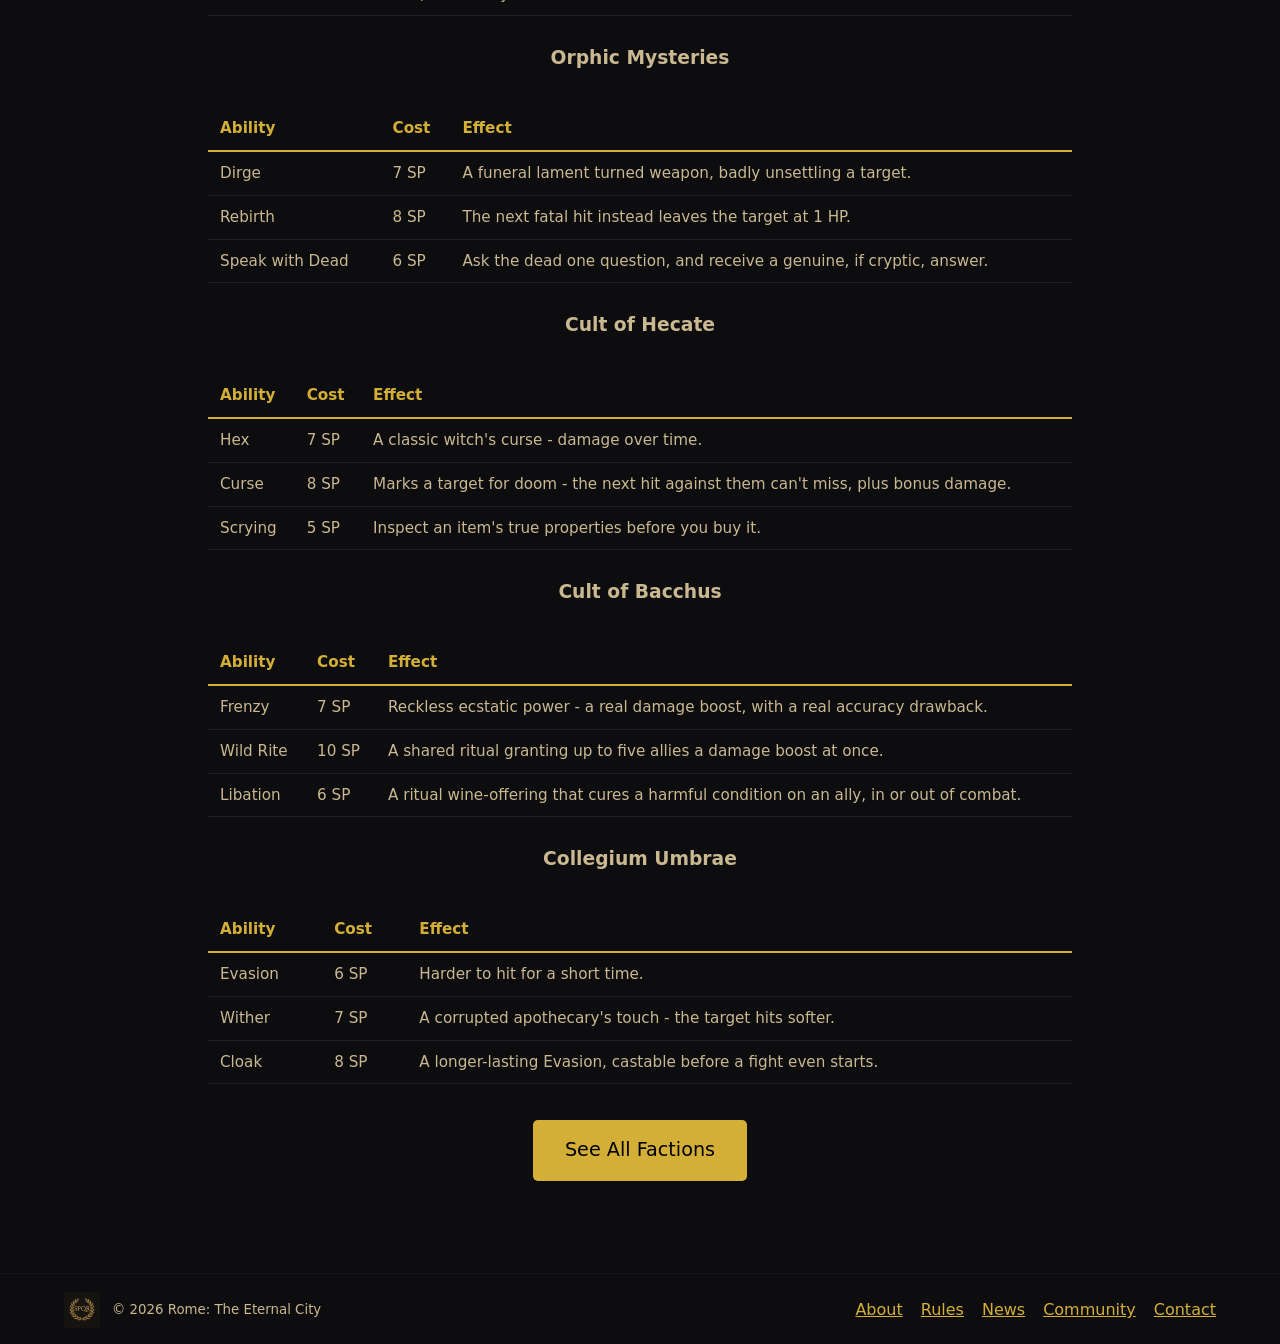
==== commit cabbfbaa: "Correct racial ability text to match what the abilities actually do Elemental Ward and Intimidating " ====
--- a/website/abilities.html
+++ b/website/abilities.html
@@ -314,7 +314,7 @@
         <div class="table-wrap">
         <table class="ability-table">
           <tr><th>Level</th><th>Ability</th><th>Effect</th></tr>
-          <tr><td class="lvl">1</td><td>Bull Rush</td><td>A charging attack that knocks enemies back.</td></tr>
+          <tr><td class="lvl">1</td><td>Bull Rush</td><td>A bone-jarring charge that leaves the target unable to act for a turn.</td></tr>
           <tr><td class="lvl">1</td><td>Gore</td><td>A horn strike that often opens a bleeding wound.</td></tr>
         </table>
         </div>
@@ -323,7 +323,7 @@
         <div class="table-wrap">
         <table class="ability-table">
           <tr><th>Level</th><th>Ability</th><th>Effect</th></tr>
-          <tr><td class="lvl">1</td><td>Galloping Charge</td><td>Bonus damage on the first attack after charging into a fight.</td></tr>
+          <tr><td class="lvl">1</td><td>Galloping Charge</td><td>A powerful charging strike.</td></tr>
           <tr><td class="lvl">1</td><td>Forest Tracker</td><td>Learn who stands in the next room, through an exit you name, without going there. Out of combat only.</td></tr>
         </table>
         </div>
@@ -333,7 +333,7 @@
         <table class="ability-table">
           <tr><th>Level</th><th>Ability</th><th>Effect</th></tr>
           <tr><td class="lvl">1</td><td>Innate Flight</td><td>Take to the air at will with <code>fly</code>, for free - no spell, no MP drain. While airborne, moving between rooms costs a quarter of the usual stamina. <code>land</code> brings you down.</td></tr>
-          <tr><td class="lvl">1</td><td>Aerial Assault</td><td>Bonus attacks and accuracy from striking above your foe.</td></tr>
+          <tr><td class="lvl">1</td><td>Aerial Assault</td><td>A diving strike from above that is hard to avoid.</td></tr>
           <tr><td class="lvl">1</td><td>Skyward Scout</td><td>For a few minutes, see through sneaking and invisibility alike.</td></tr>
         </table>
         </div>
@@ -342,8 +342,8 @@
         <div class="table-wrap">
         <table class="ability-table">
           <tr><th>Level</th><th>Ability</th><th>Effect</th></tr>
-          <tr><td class="lvl">1</td><td>Boon of the Wilds</td><td>A small innate heal for yourself or an ally.</td></tr>
-          <tr><td class="lvl">40</td><td>Elemental Ward</td><td>Temporary resistance to elemental damage.</td></tr>
+          <tr><td class="lvl">1</td><td>Boon of the Wilds</td><td>A small heal for yourself or an ally that grows mildly with your level.</td></tr>
+          <tr><td class="lvl">1</td><td>Elemental Ward</td><td>Wards yourself against harm for a short time, boosting your defense.</td></tr>
         </table>
         </div>
 
@@ -351,9 +351,9 @@
         <div class="table-wrap">
         <table class="ability-table">
           <tr><th>Level</th><th>Ability</th><th>Effect</th></tr>
-          <tr><td class="lvl">1</td><td>Crushing Blow</td><td>A massive melee strike, limited uses per rest.</td></tr>
+          <tr><td class="lvl">1</td><td>Crushing Blow</td><td>A single, titanic melee strike on a short cooldown.</td></tr>
           <tr><td class="lvl">1</td><td>Forge Mastery</td><td>Always active: a better chance of success when crafting weapons and armor at the forge.</td></tr>
-          <tr><td class="lvl">70</td><td>Intimidating Presence</td><td>Reduce nearby enemy accuracy simply by entering a fight.</td></tr>
+          <tr><td class="lvl">1</td><td>Intimidating Presence</td><td>A fearsome glare that lowers a target's accuracy and defense for a few turns.</td></tr>
         </table>
         </div>
 
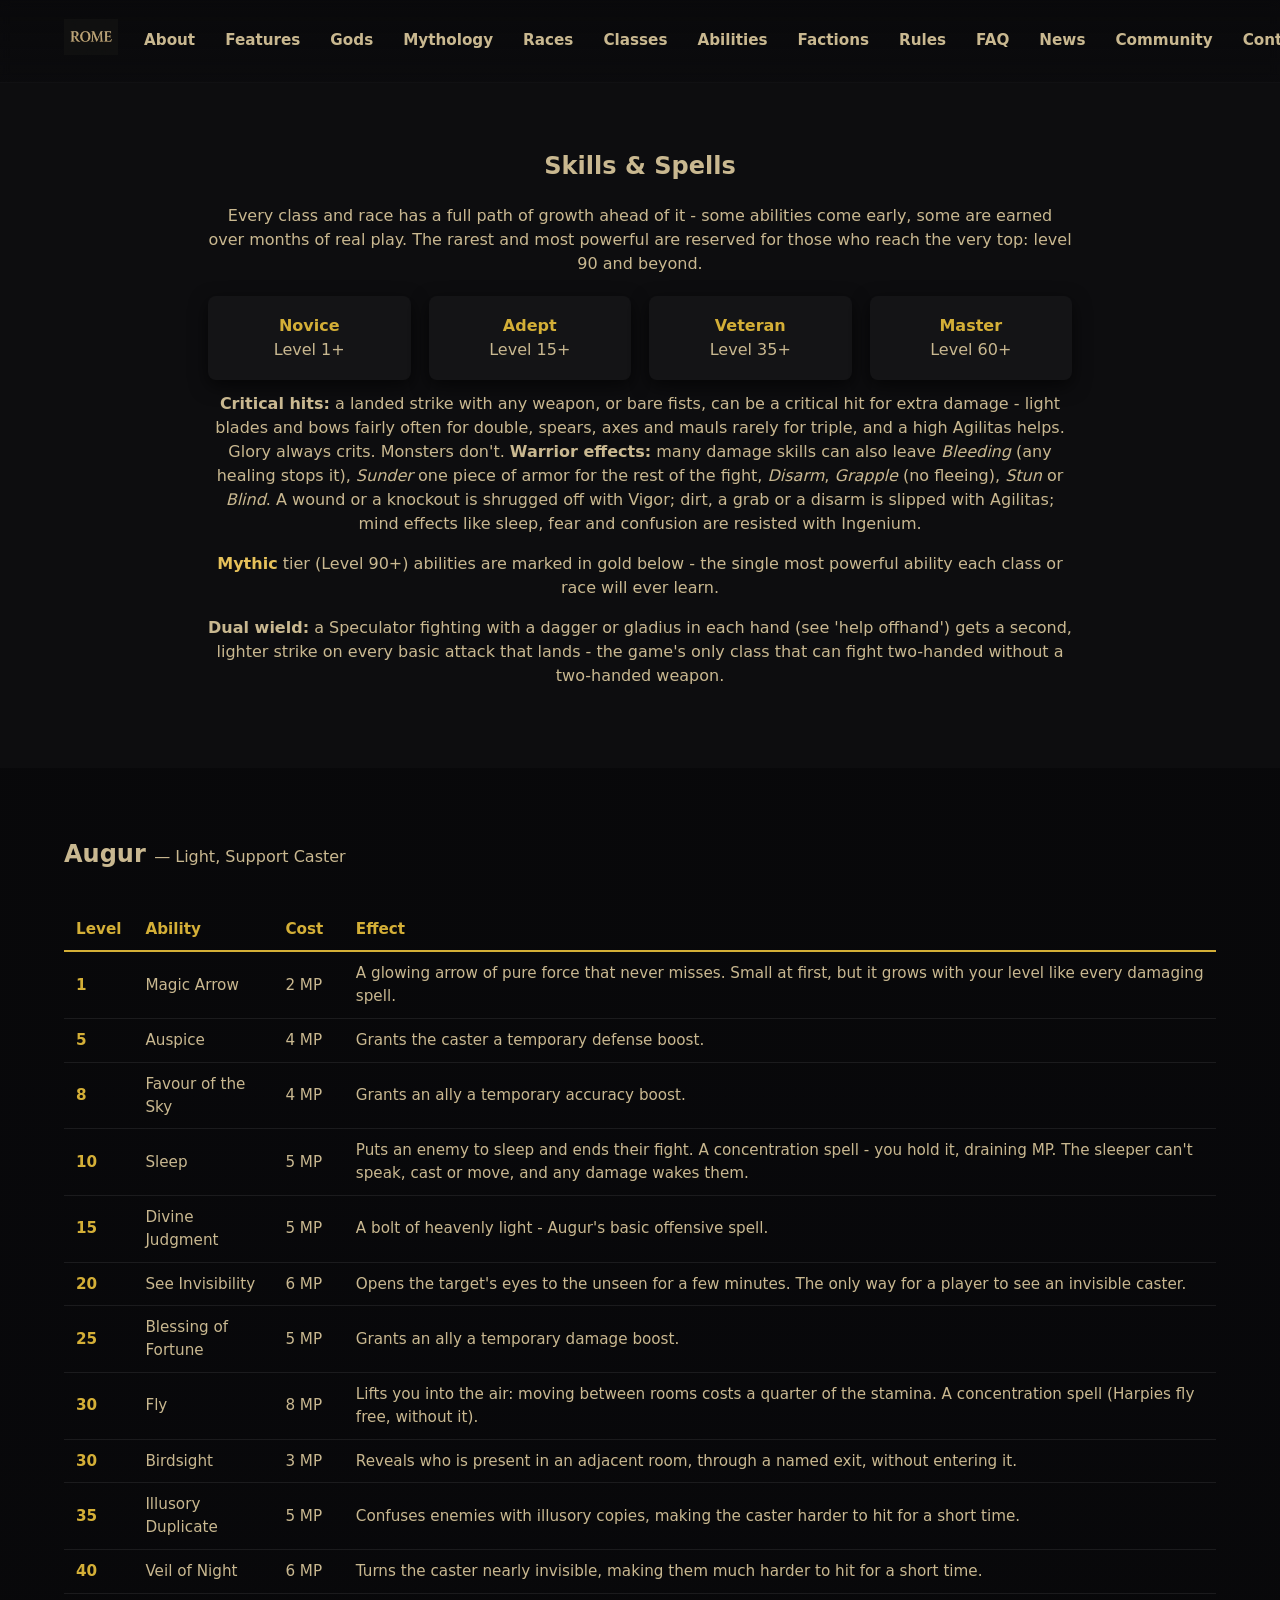
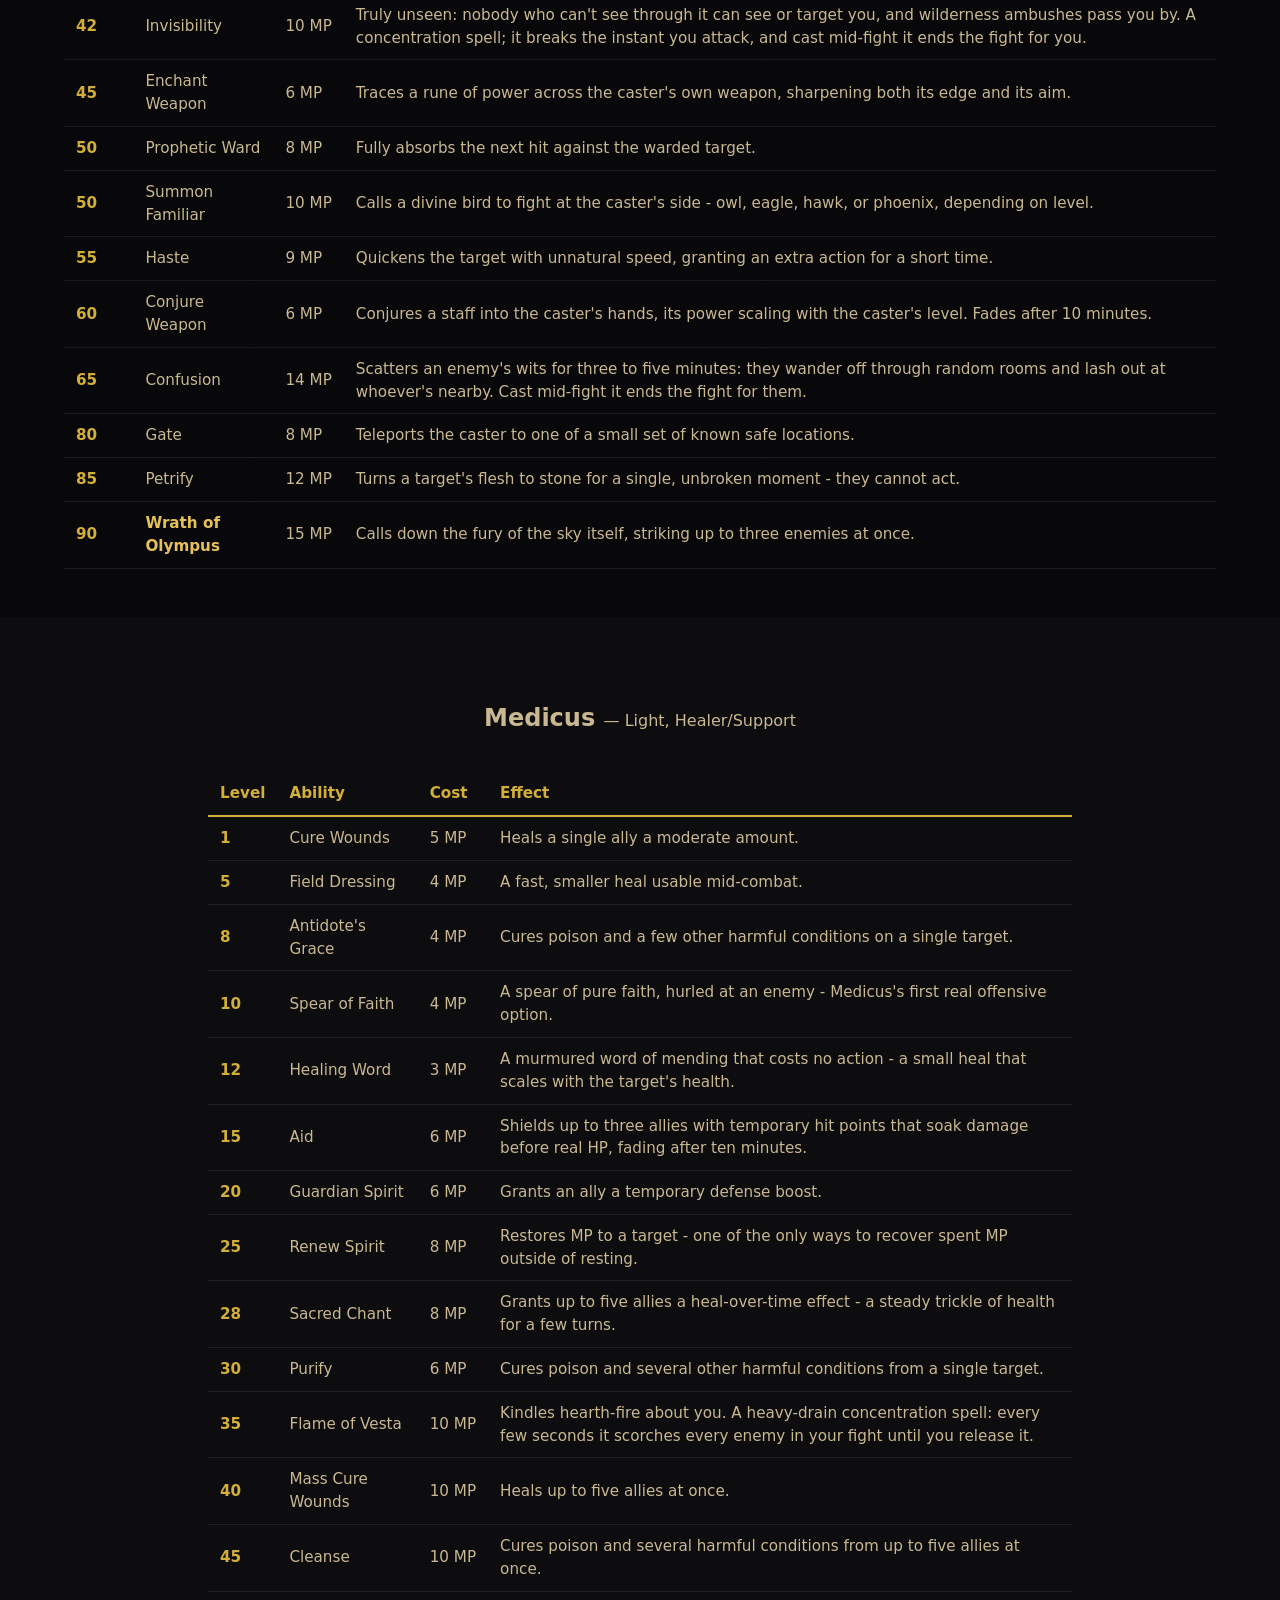
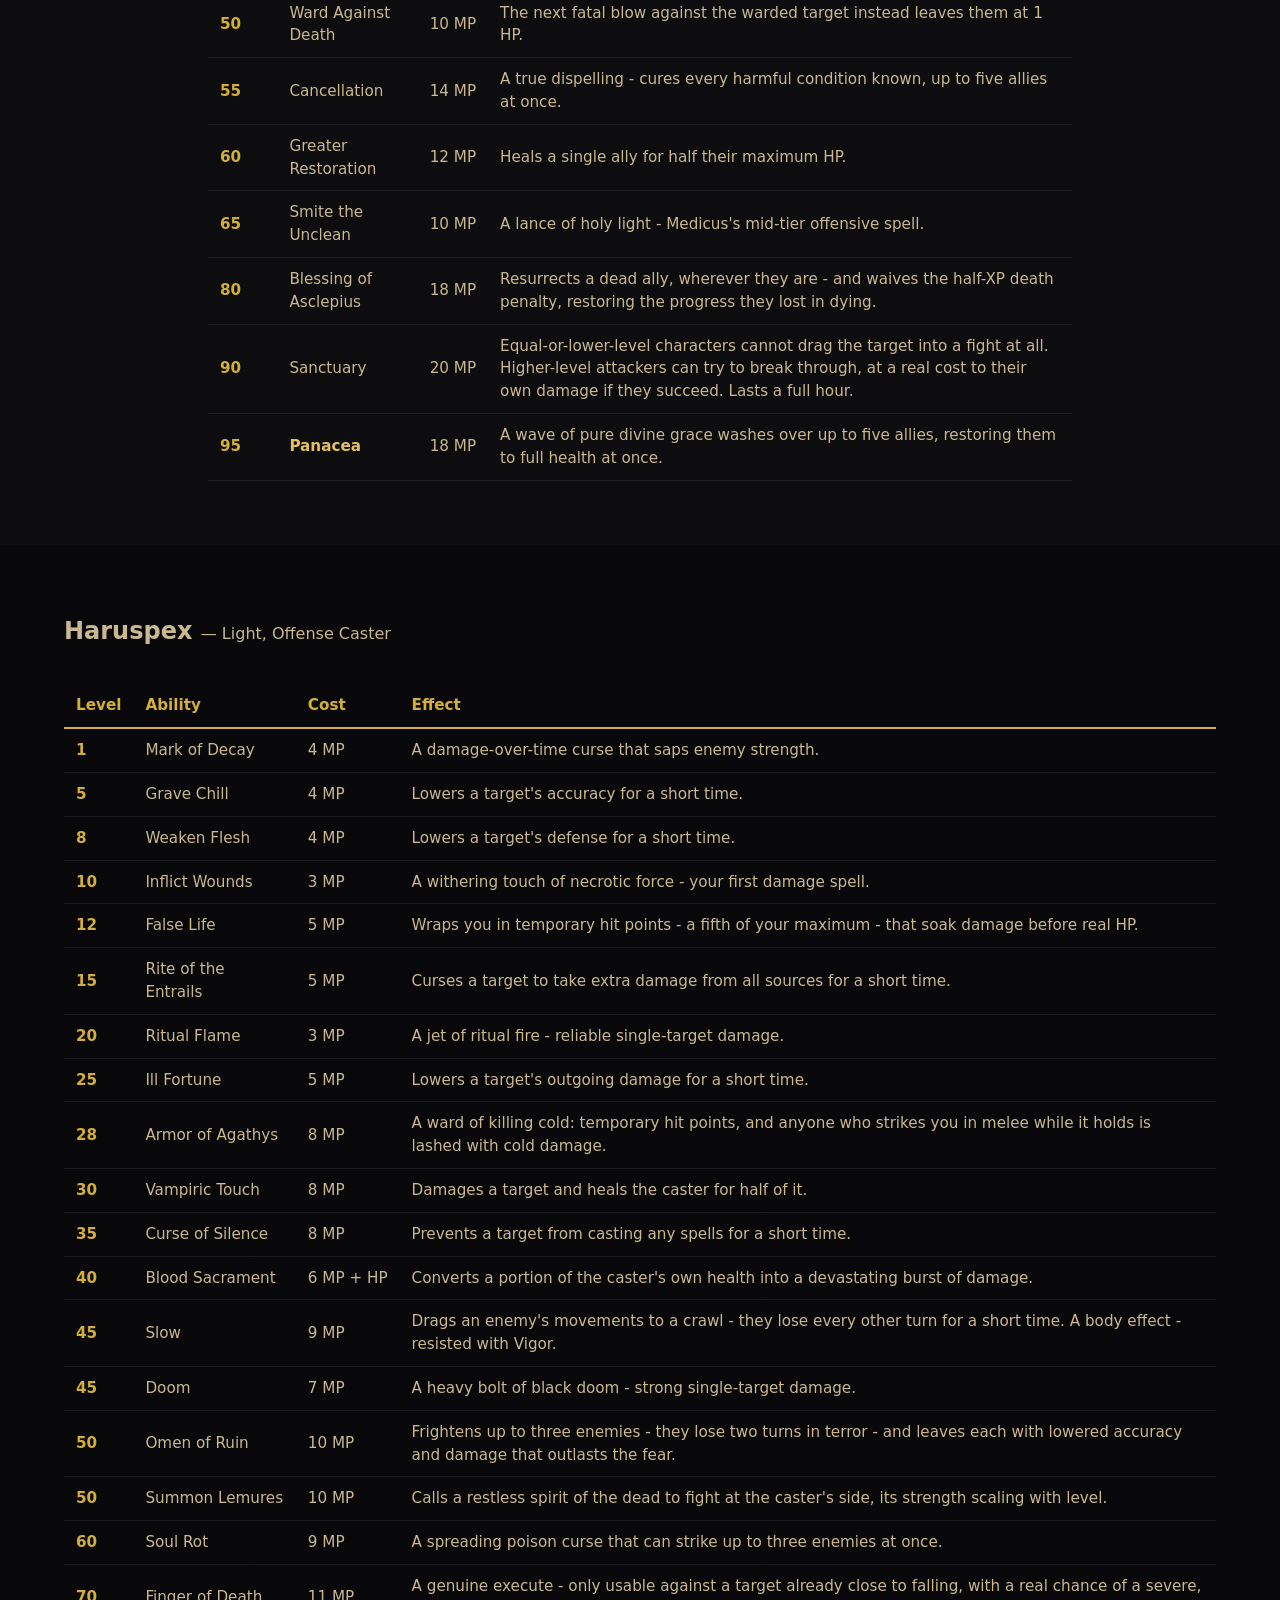
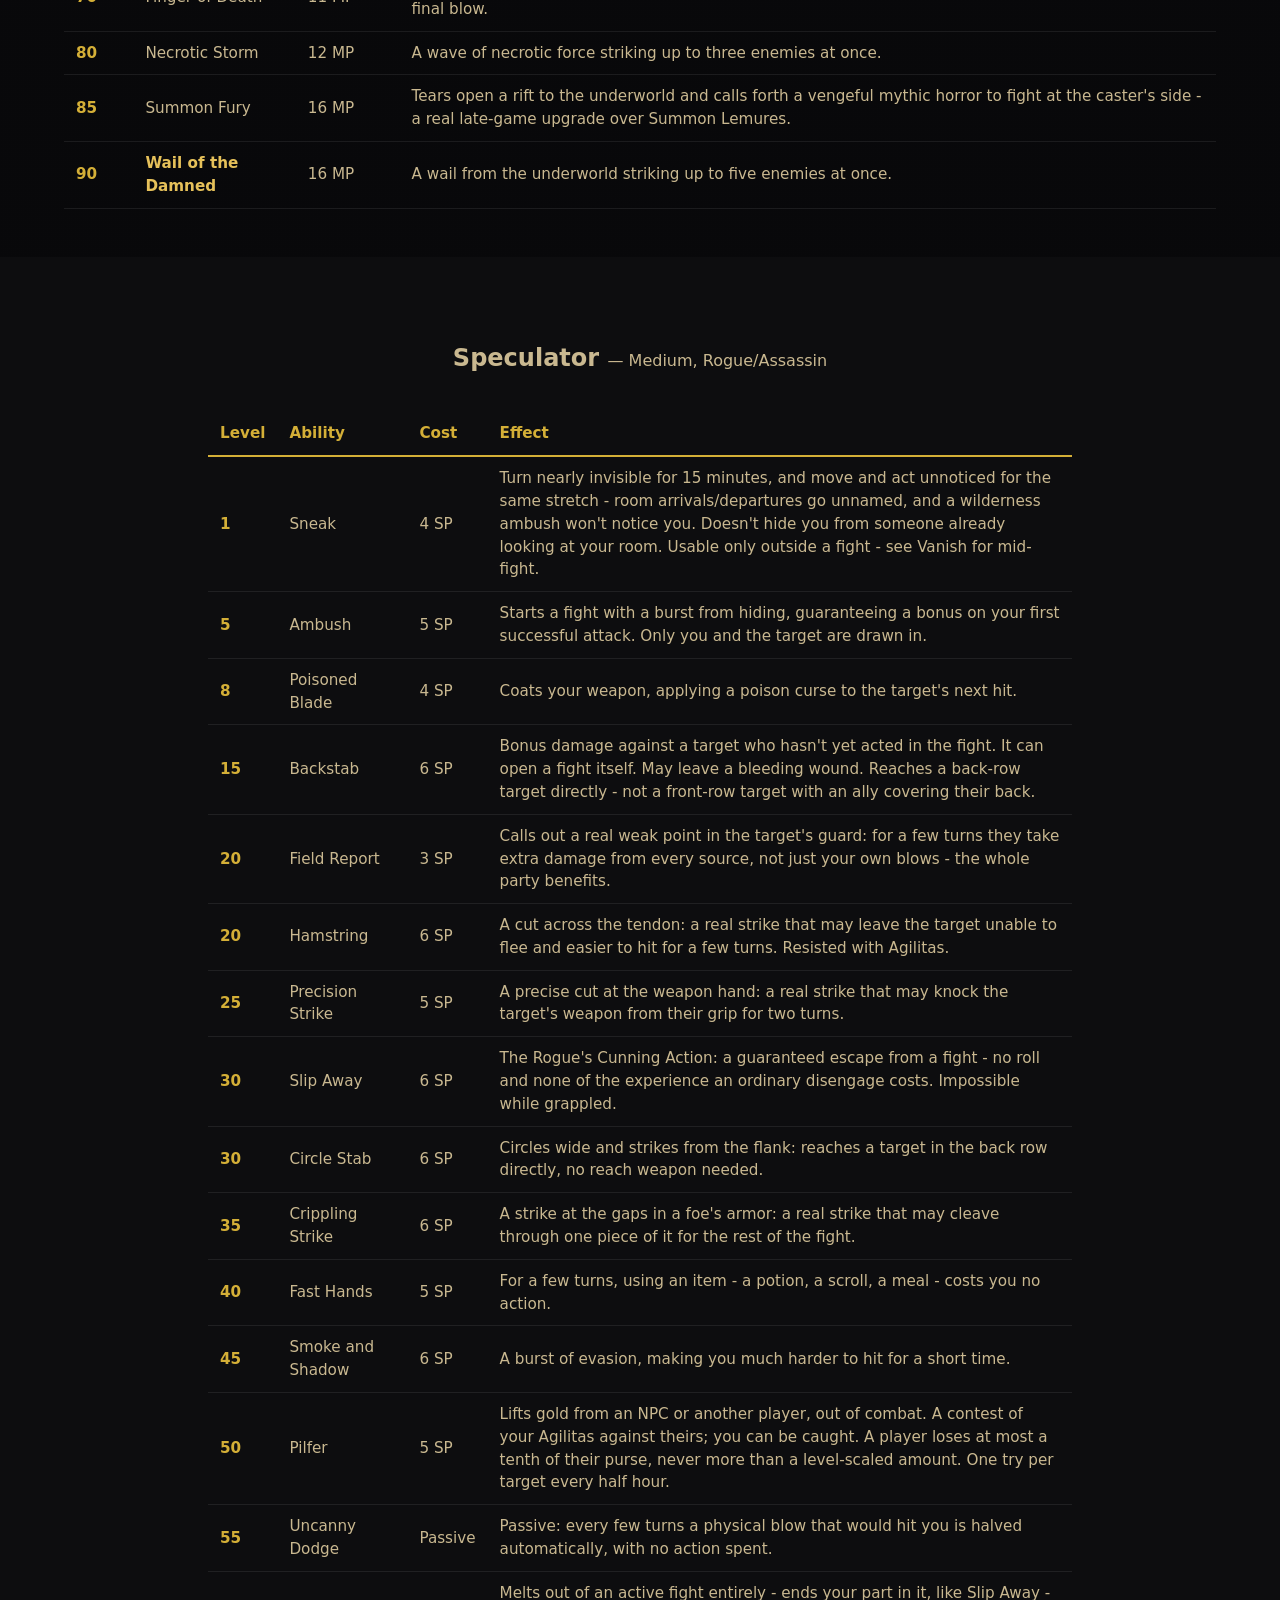
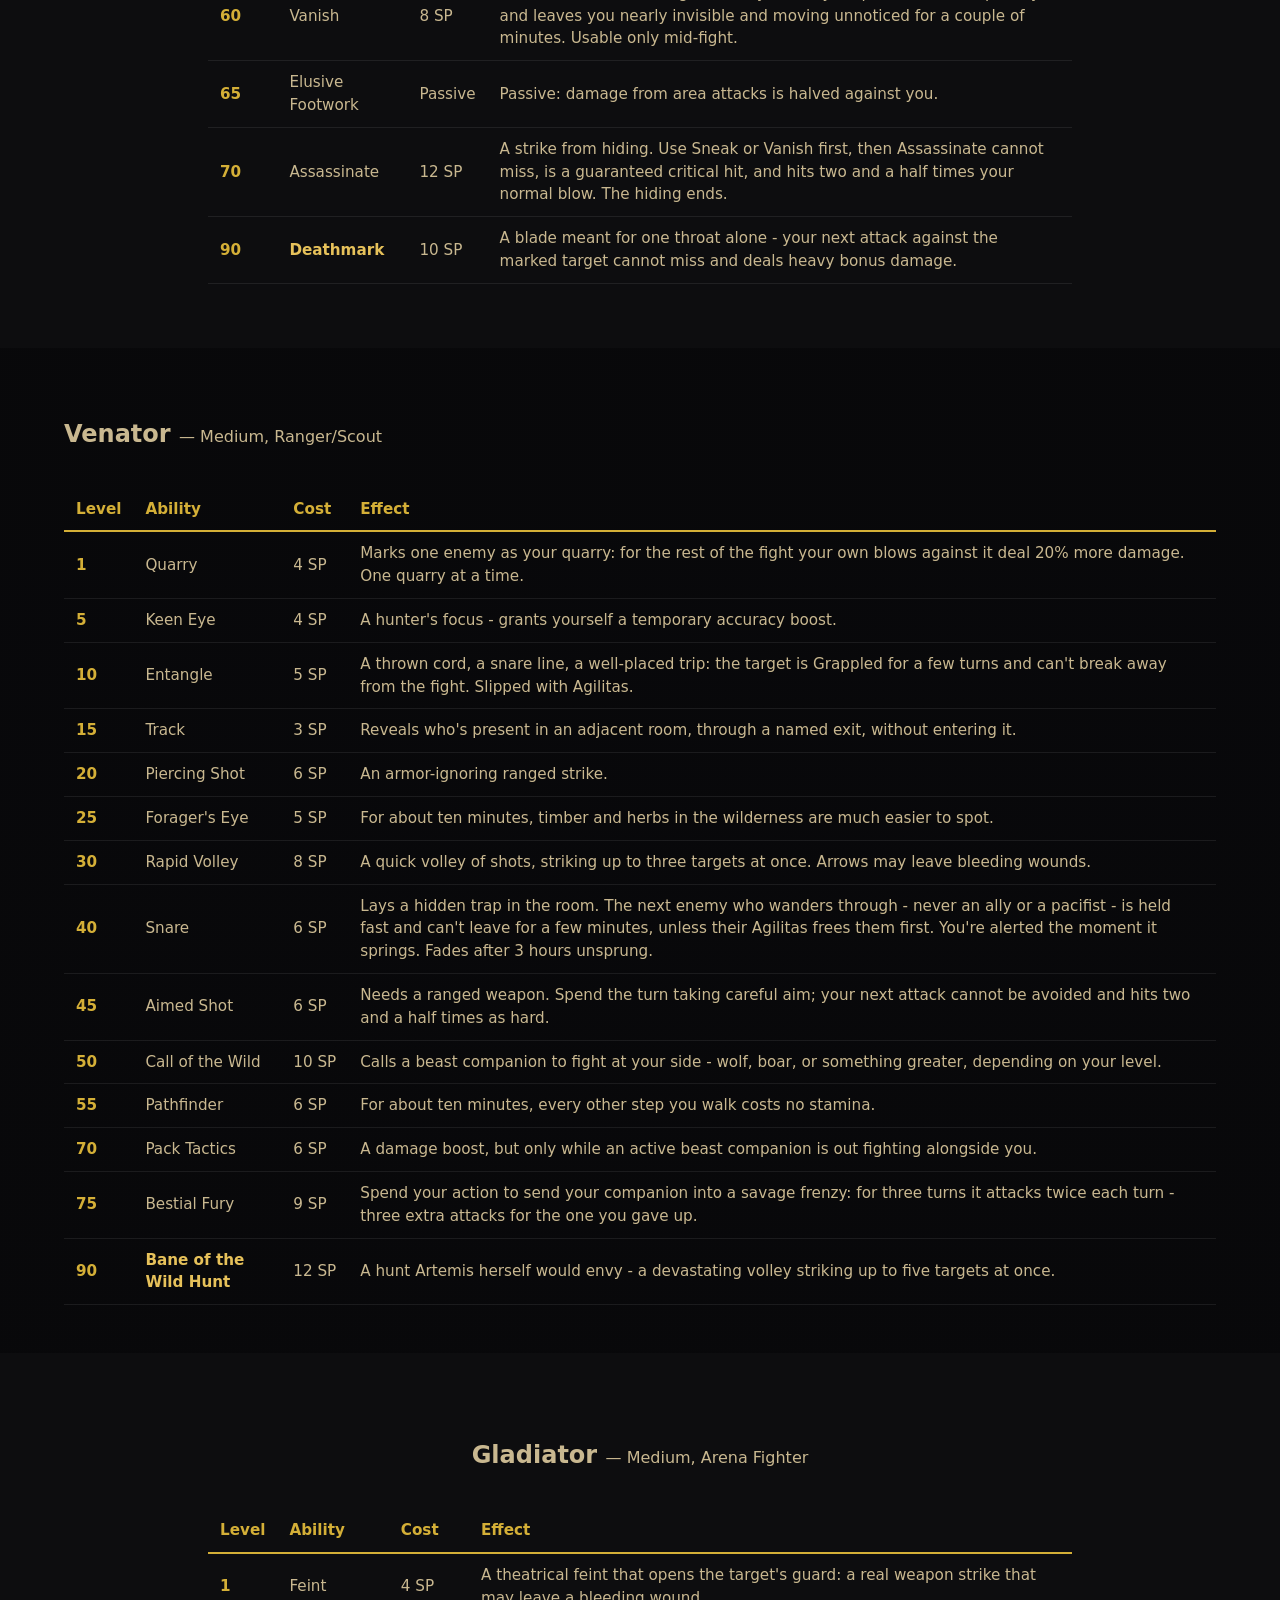
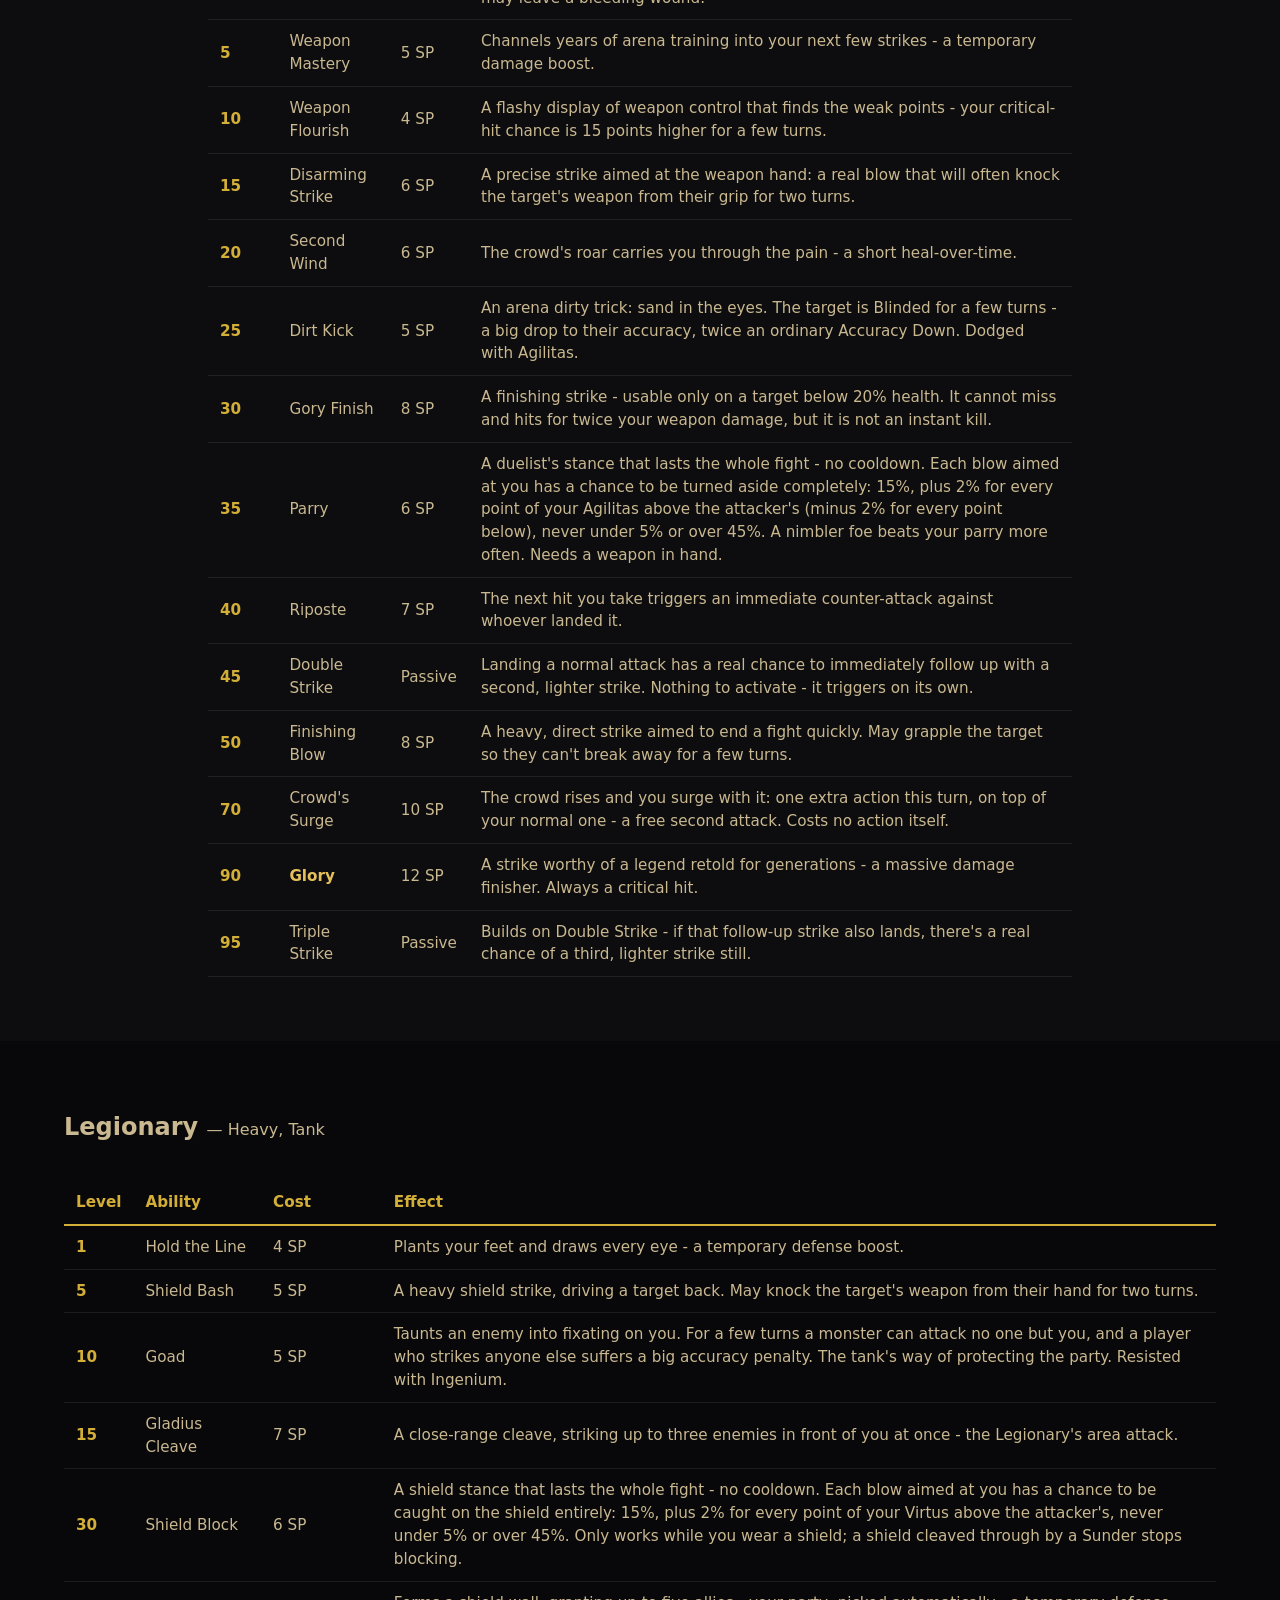
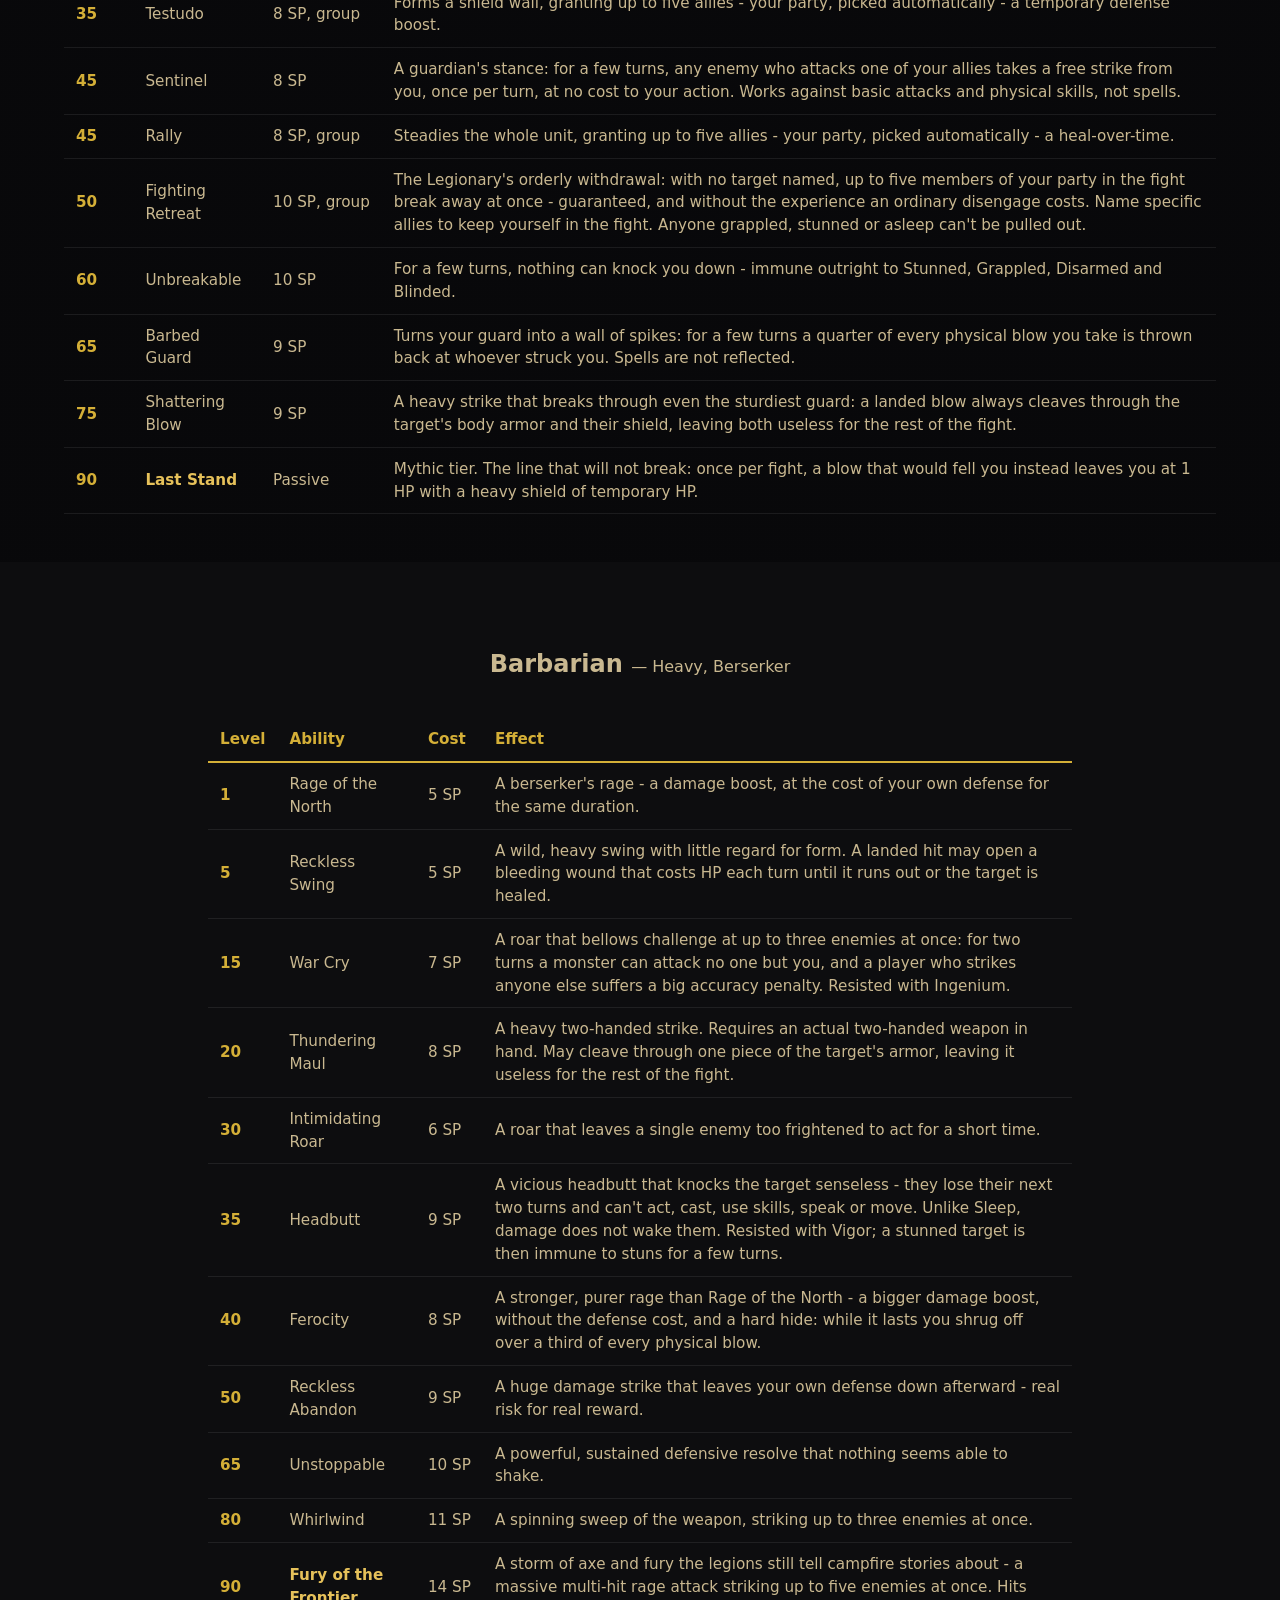
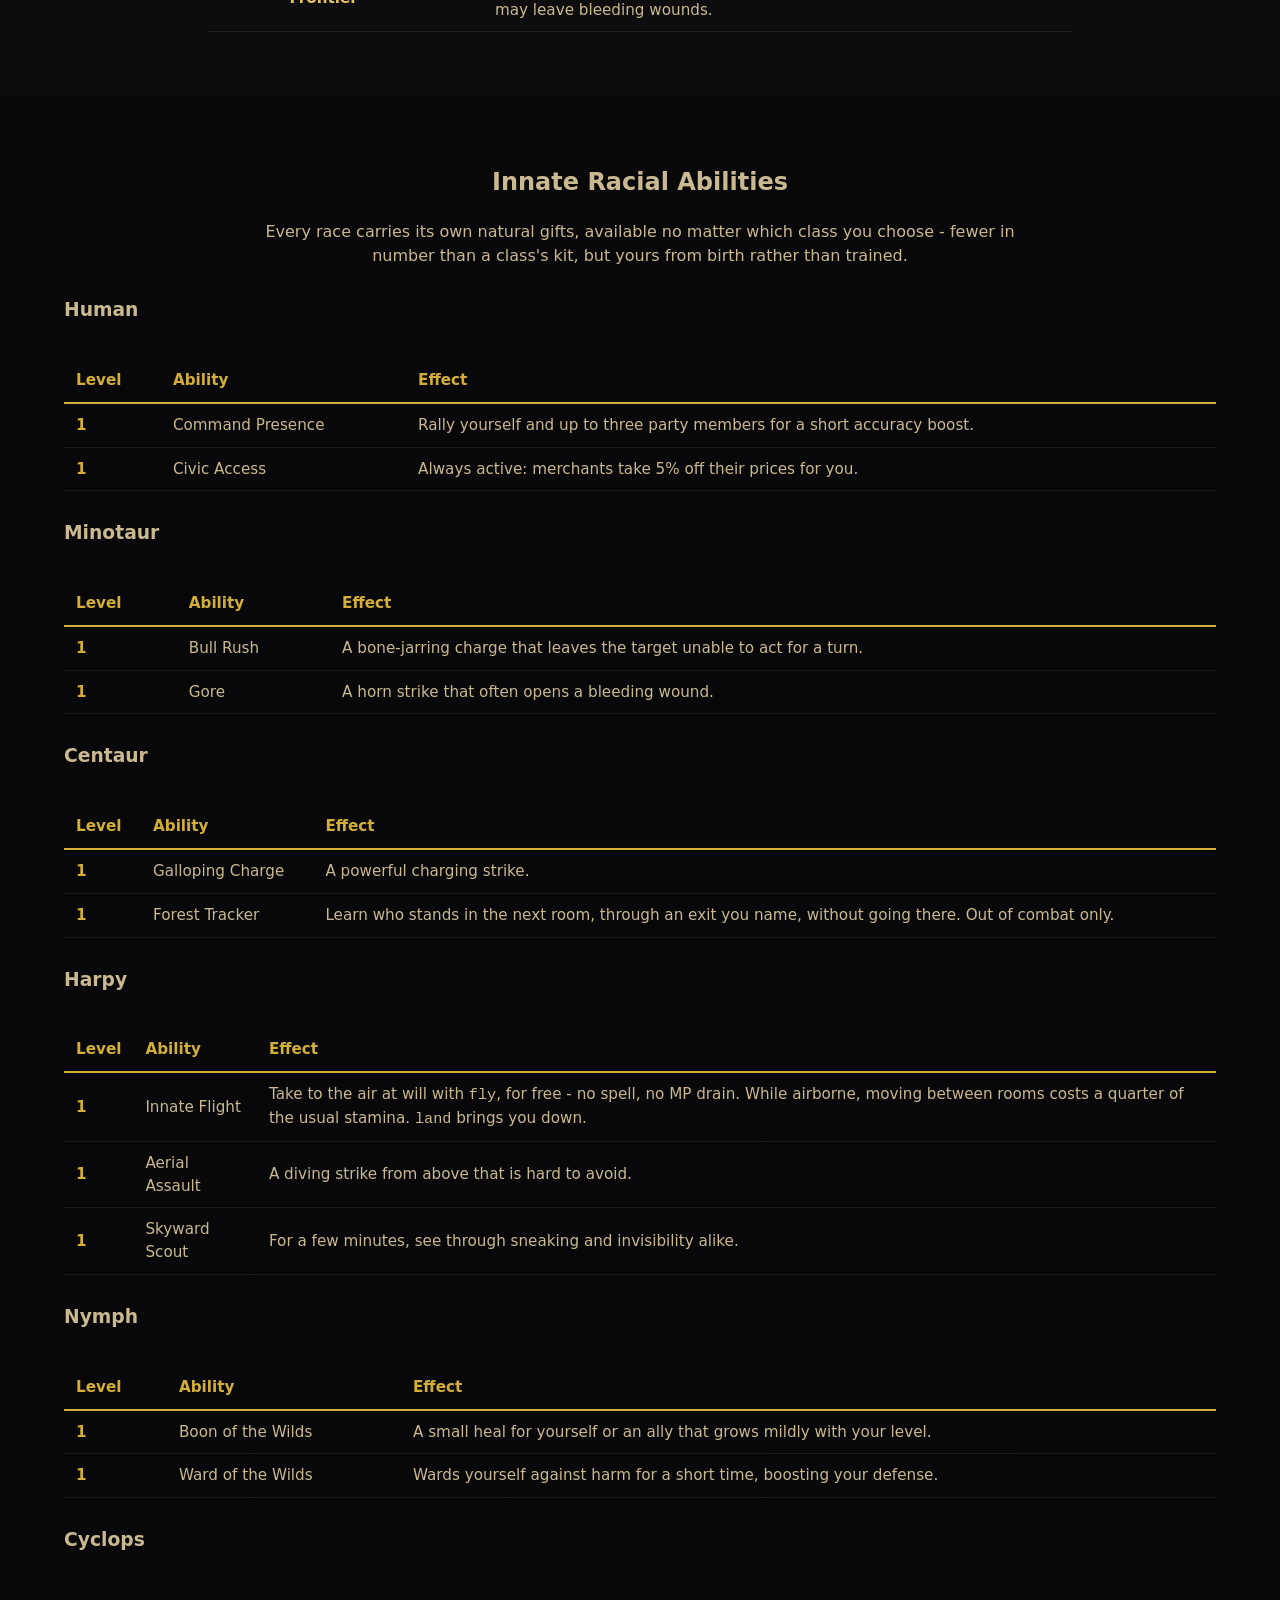
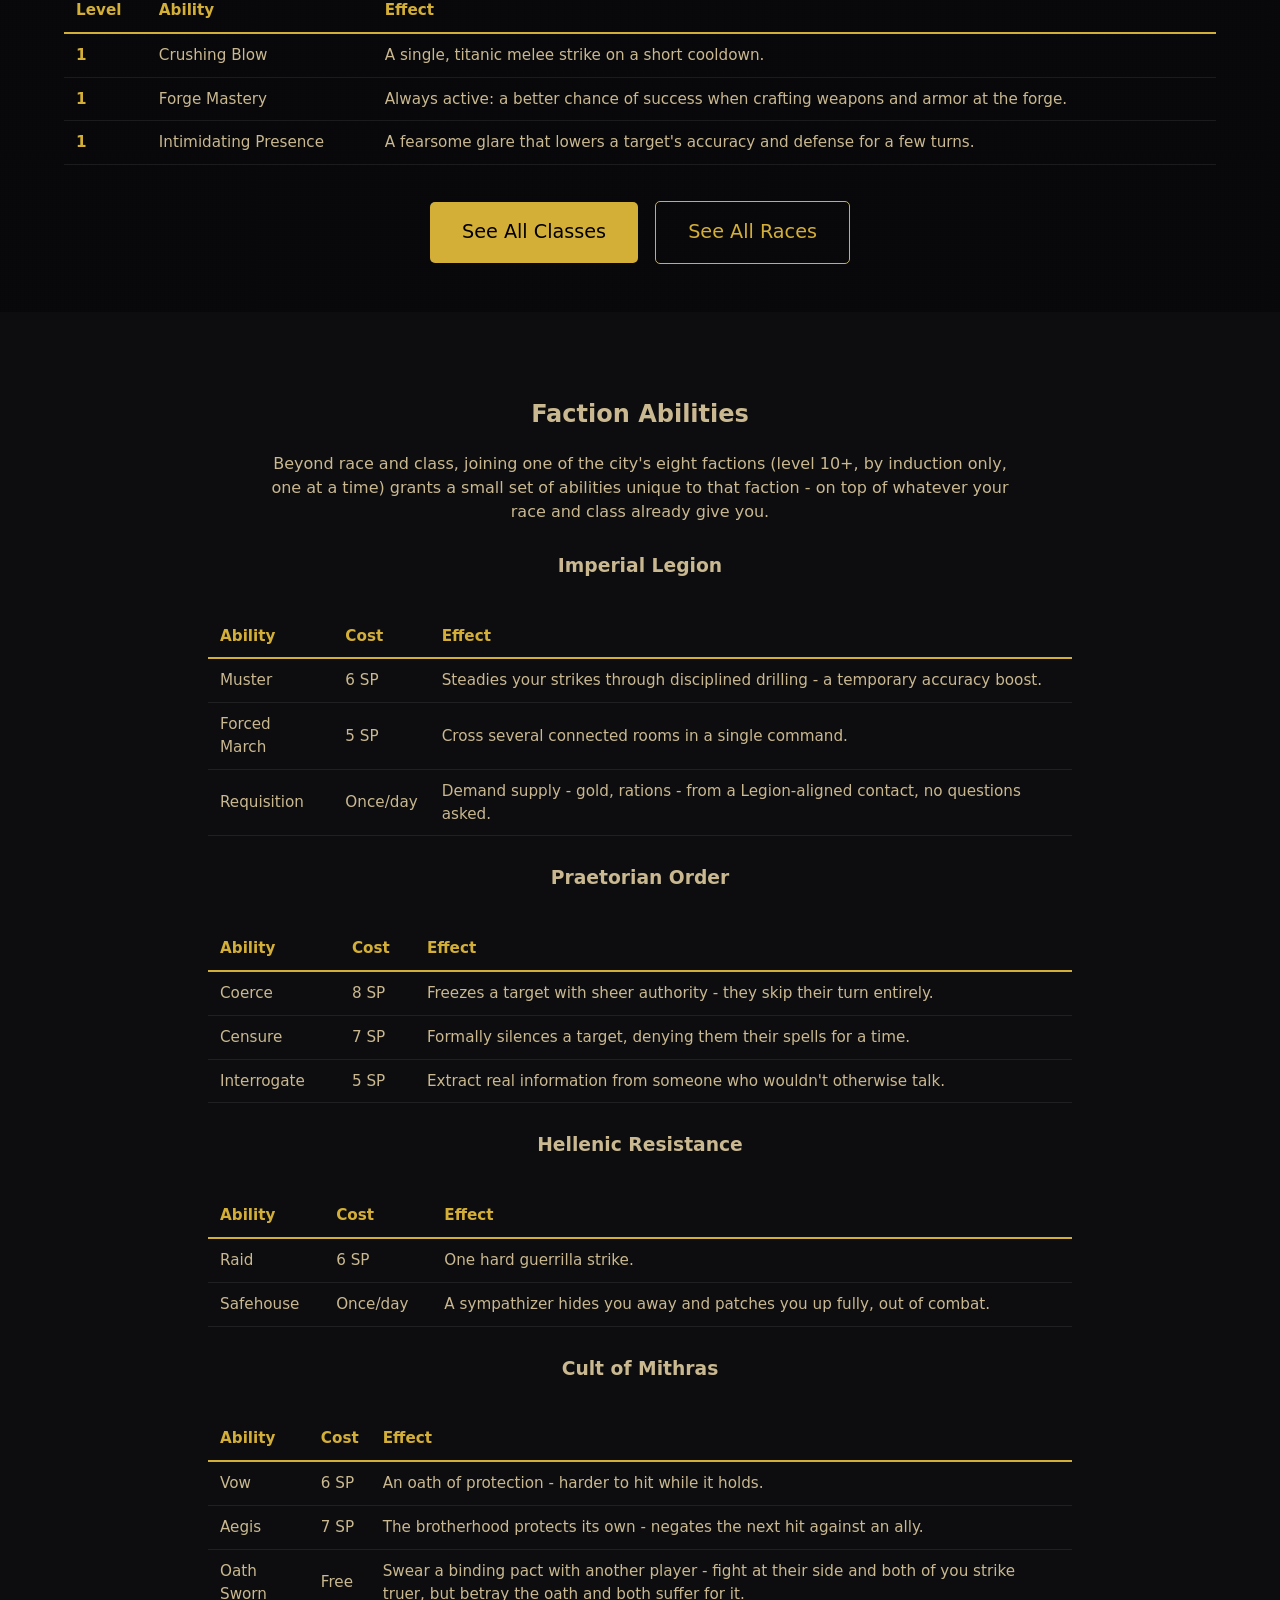
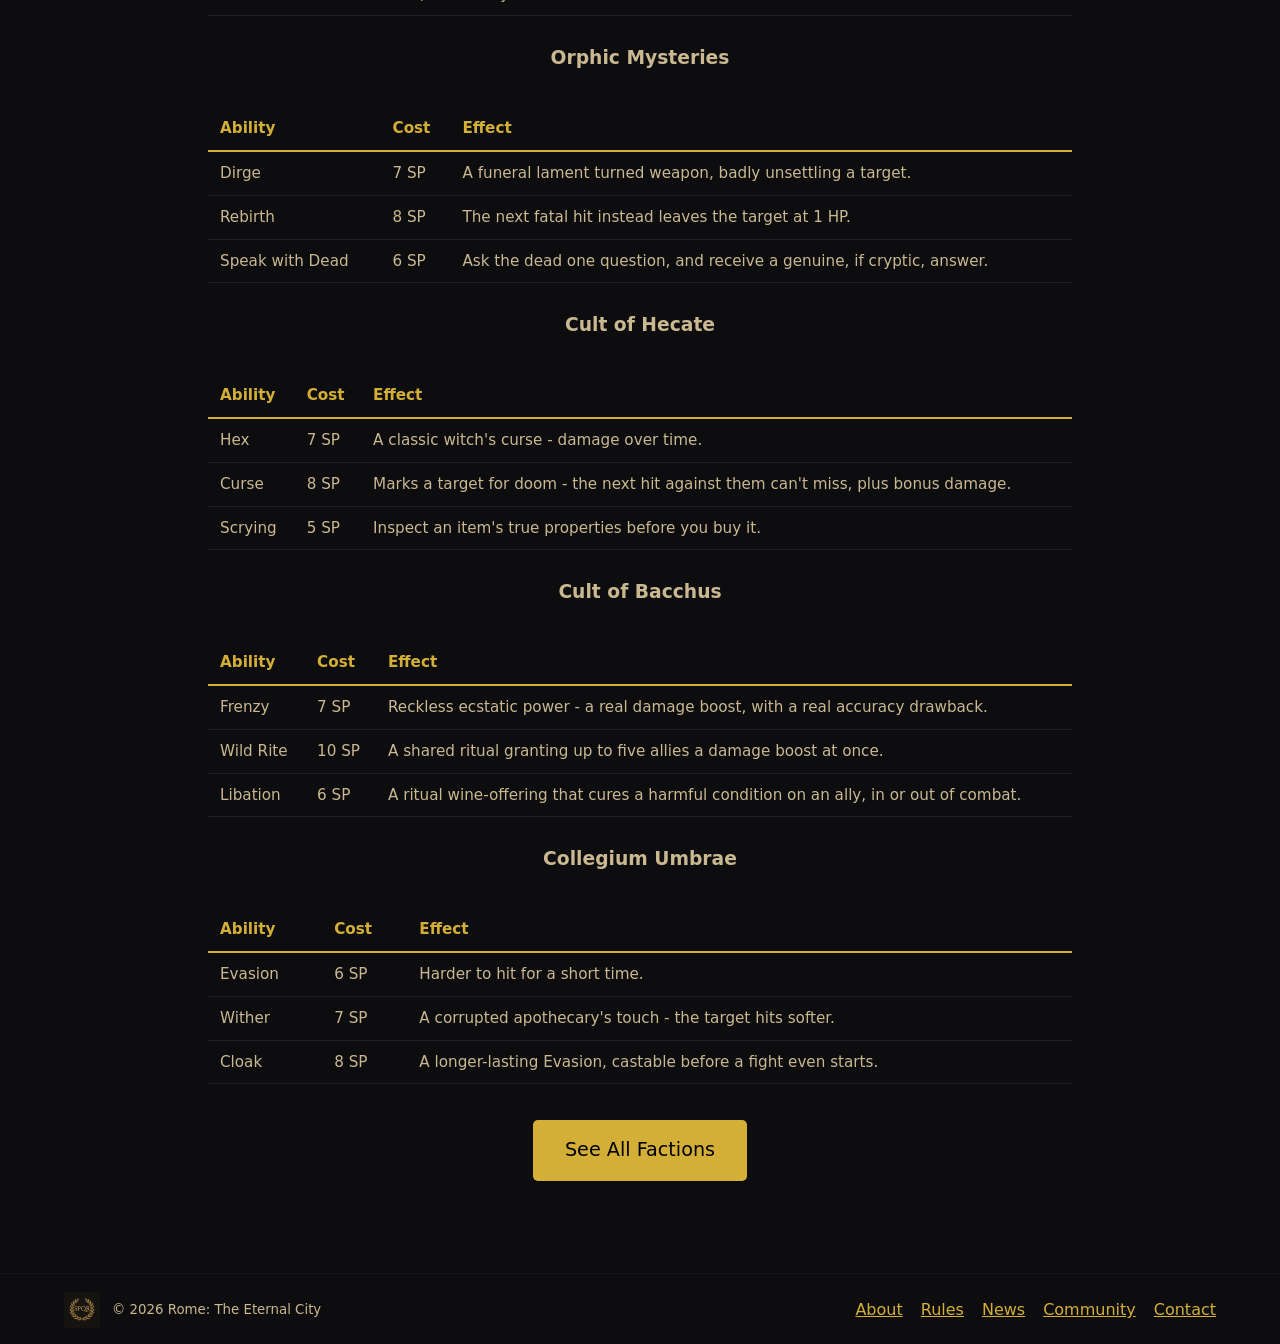
==== commit bbb1f75b: "Rename Elemental Ward to Ward of the Wilds; keep buff/debuff changes private Elemental Ward is a pla" ====
--- a/website/abilities.html
+++ b/website/abilities.html
@@ -343,7 +343,7 @@
         <table class="ability-table">
           <tr><th>Level</th><th>Ability</th><th>Effect</th></tr>
           <tr><td class="lvl">1</td><td>Boon of the Wilds</td><td>A small heal for yourself or an ally that grows mildly with your level.</td></tr>
-          <tr><td class="lvl">1</td><td>Elemental Ward</td><td>Wards yourself against harm for a short time, boosting your defense.</td></tr>
+          <tr><td class="lvl">1</td><td>Ward of the Wilds</td><td>Wards yourself against harm for a short time, boosting your defense.</td></tr>
         </table>
         </div>
 
